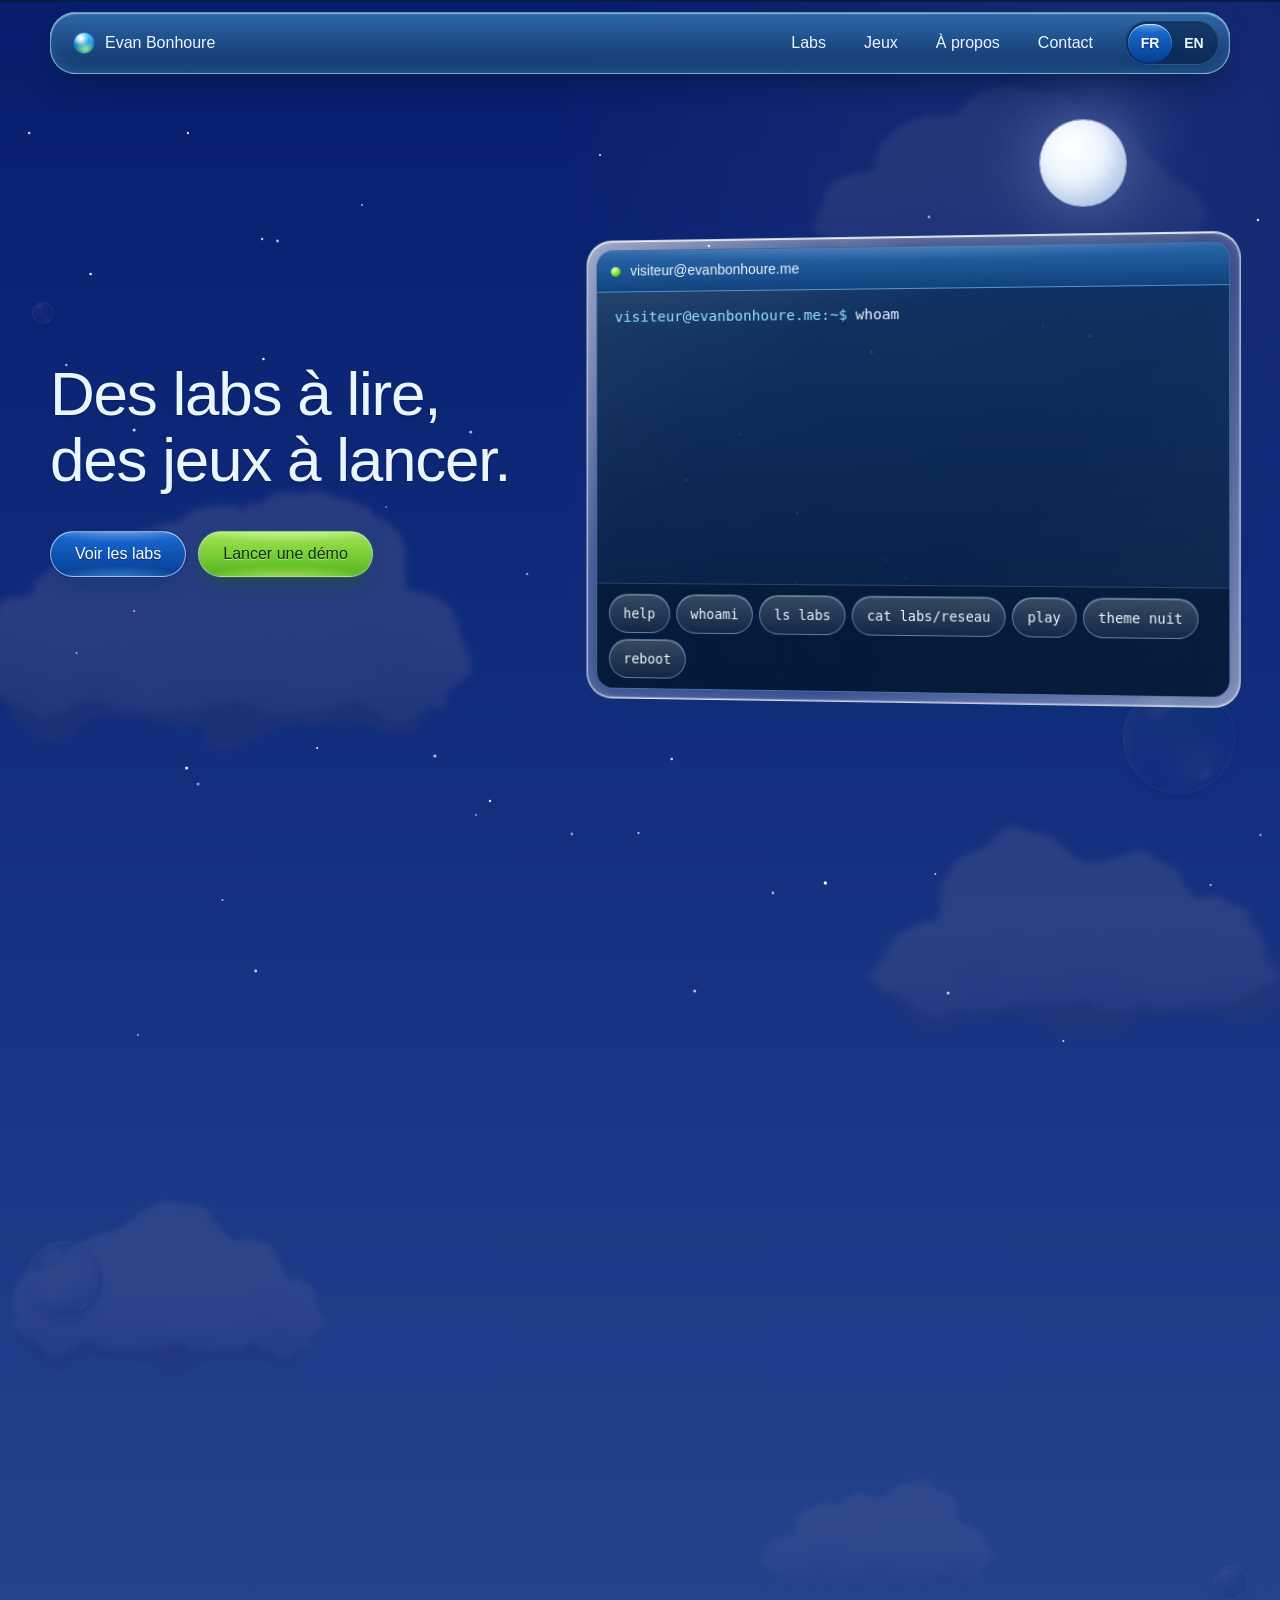
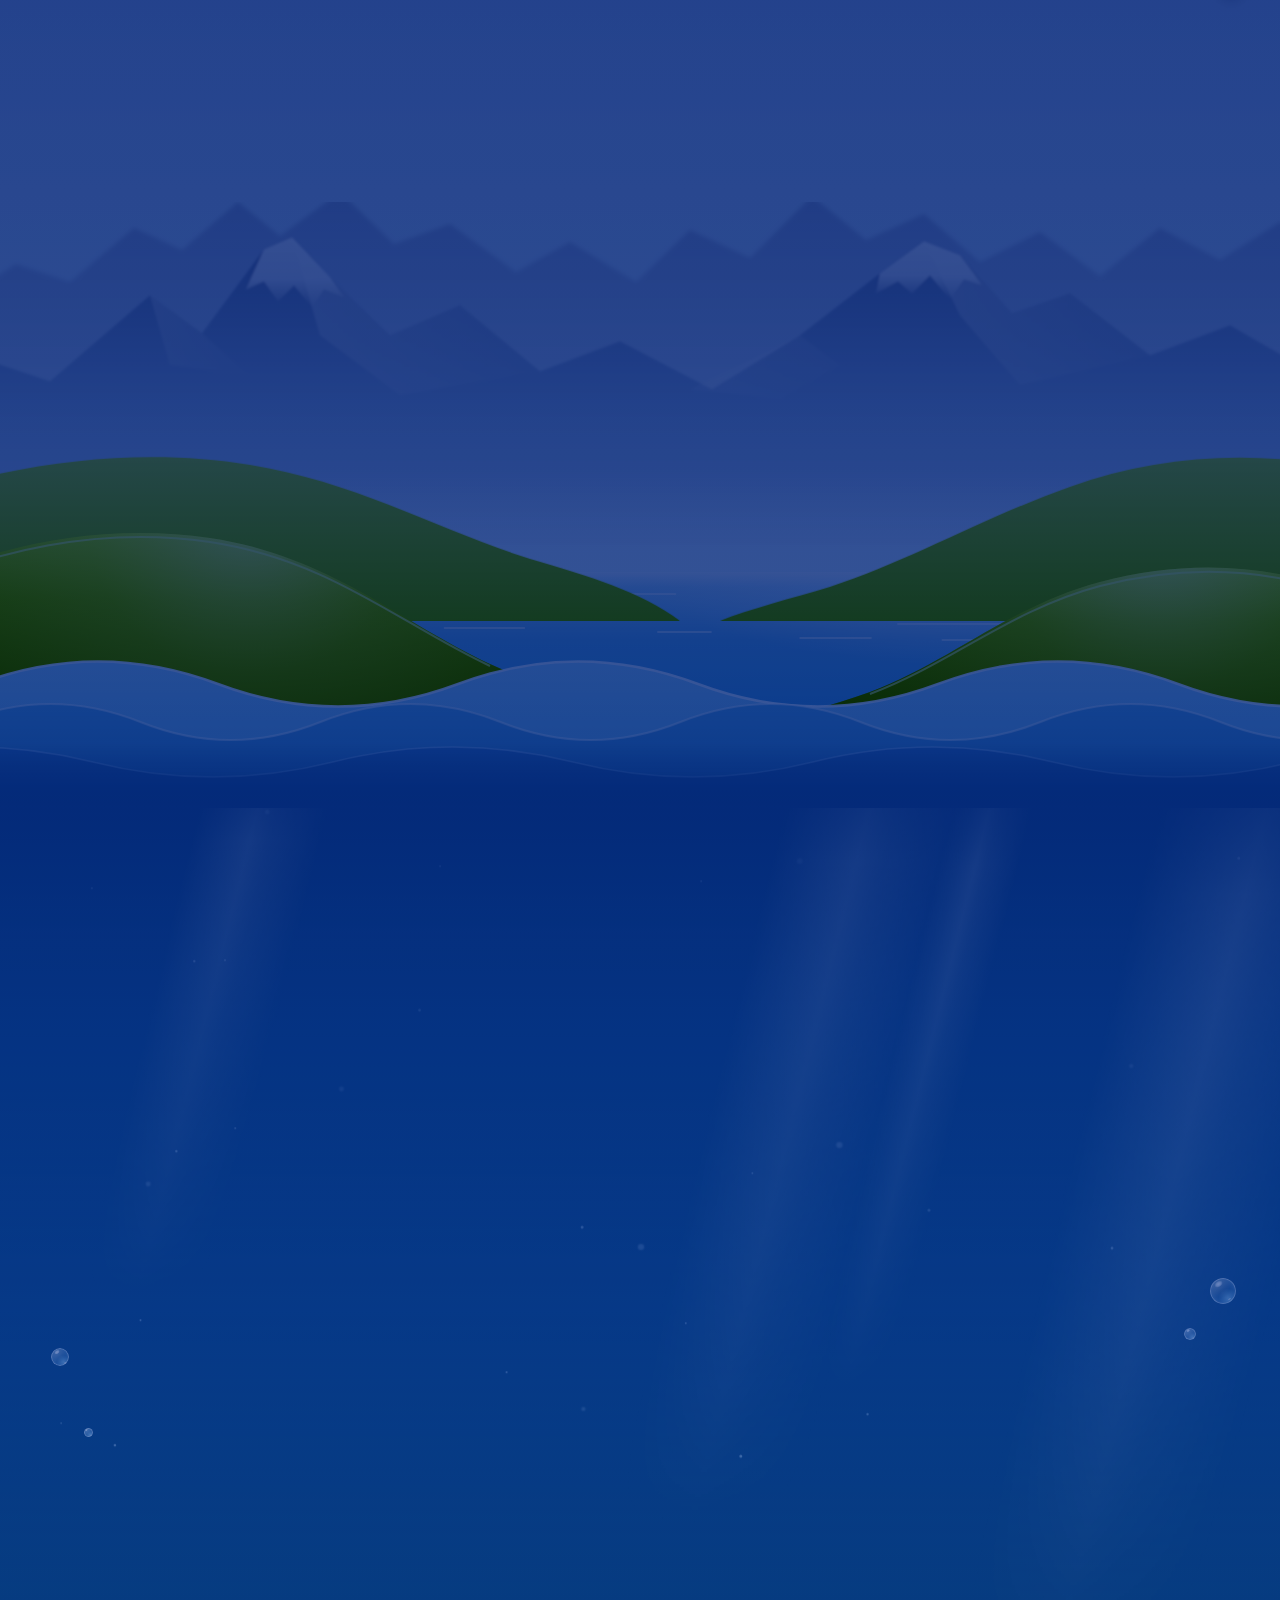
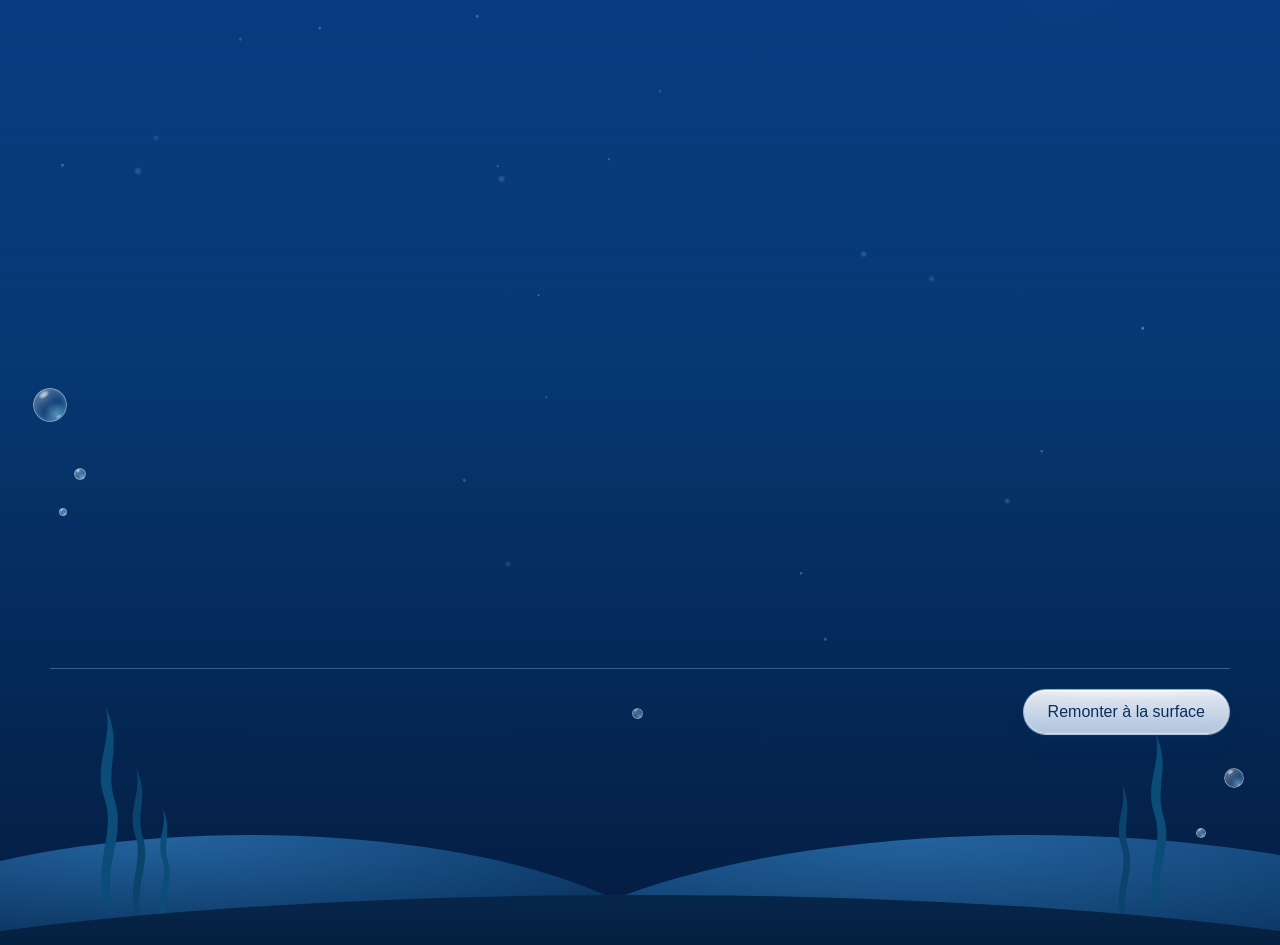
==== index.html @ 56bd48bc "Démarrage refait : horizon, nom et reflet, ouverture en deux Remplace la version « vieux moniteur » " ====
<!doctype html>
<html lang="fr">
<head>
<meta charset="utf-8">
<meta name="viewport" content="width=device-width, initial-scale=1">
<title>Evan Bonhoure · Portfolio systèmes, réseaux, cybersécurité</title>
<meta name="description" content="Portfolio d'Evan Bonhoure, étudiant en administration systèmes, réseaux et cybersécurité : labs documentés et jeux jouables dans la page.">
<meta name="theme-color" content="#2f8fe6">
<link rel="canonical" href="https://evanbonhoure.me/">
<link rel="alternate" hreflang="fr" href="https://evanbonhoure.me/">
<link rel="alternate" hreflang="en" href="https://evanbonhoure.me/en/">
<link rel="alternate" hreflang="x-default" href="https://evanbonhoure.me/">
<meta property="og:type" content="website">
<meta property="og:title" content="Evan Bonhoure · Portfolio systèmes, réseaux, cybersécurité">
<meta property="og:description" content="Portfolio d'Evan Bonhoure, étudiant en administration systèmes, réseaux et cybersécurité : labs documentés et jeux jouables dans la page.">
<meta property="og:url" content="https://evanbonhoure.me/">
<meta property="og:locale" content="fr_FR">
<link rel="icon" type="image/svg+xml" href="/assets/favicon.svg">
<link rel="preload" href="/assets/fonts/source-sans-3-latin-400-normal.woff2" as="font" type="font/woff2" crossorigin>
<link rel="preload" href="/assets/fonts/source-sans-3-latin-300-normal.woff2" as="font" type="font/woff2" crossorigin>
<link rel="stylesheet" href="/assets/style.css">
<script>(function(d){var h=new Date().getHours();d.setAttribute('data-sky',h<6||h>=21?'night':h<8||h>=18?'dusk':'day');try{if(!sessionStorage.getItem('fa-boot')&&!matchMedia('(prefers-reduced-motion: reduce)').matches){sessionStorage.setItem('fa-boot','1');d.className+=' fa-booting'}}catch(e){}})(document.documentElement)</script>
</head>
<body>
<div class="fa-boot"><div class="fa-boot-sky" aria-hidden="true"><div class="fa-boot-clip"><span class="fa-boot-w">Evan</span> <span class="fa-boot-w">Bonhoure</span></div></div><div class="fa-boot-sea" aria-hidden="true"><div class="fa-boot-clip"><span class="fa-boot-w">Evan</span> <span class="fa-boot-w">Bonhoure</span></div></div><span class="fa-boot-line" aria-hidden="true"></span><button type="button" class="fa-boot-skip">Passer</button></div>
<div class="desk">
<div class="sc-host" data-sc-name="Main"><div class="fa-noblur" style="position: relative; display: flex; flex-direction: column; overflow-x: clip; font-family: &quot;Source Sans 3&quot;, &quot;Lucida Grande&quot;, &quot;Trebuchet MS&quot;, sans-serif; font-size: 16px; line-height: 1.5; color: rgb(10, 37, 64); background: rgb(4, 28, 64);"><svg width="0" height="0" aria-hidden="true" style="position: absolute;"><defs><filter id="fa-cloud-a" x="-20%" y="-30%" width="140%" height="160%" color-interpolation-filters="sRGB"><feTurbulence type="fractalNoise" baseFrequency="0.011 0.019" numOctaves="4" seed="4" result="n"></feTurbulence><feDisplacementMap in="SourceGraphic" in2="n" scale="44" xChannelSelector="R" yChannelSelector="G" result="d"></feDisplacementMap><feGaussianBlur in="d" stdDeviation="4"></feGaussianBlur></filter><filter id="fa-cloud-b" x="-20%" y="-30%" width="140%" height="160%" color-interpolation-filters="sRGB"><feTurbulence type="fractalNoise" baseFrequency="0.014 0.022" numOctaves="4" seed="11" result="n"></feTurbulence><feDisplacementMap in="SourceGraphic" in2="n" scale="40" xChannelSelector="R" yChannelSelector="G" result="d"></feDisplacementMap><feGaussianBlur in="d" stdDeviation="3.5"></feGaussianBlur></filter><filter id="fa-soft" x="-5%" y="-10%" width="110%" height="120%"><feGaussianBlur stdDeviation="2.2"></feGaussianBlur></filter><filter id="fa-soft2" x="-5%" y="-10%" width="110%" height="120%"><feGaussianBlur stdDeviation="0.9"></feGaussianBlur></filter><linearGradient id="fa-cloud-g" gradientUnits="userSpaceOnUse" x1="0" y1="30" x2="0" y2="250"><stop offset="0" stop-color="#ffffff"></stop><stop offset=".5" stop-color="#ffffff"></stop><stop offset=".8" stop-color="#e2f0fb"></stop><stop offset="1" stop-color="#bfd9f0"></stop></linearGradient><linearGradient id="fa-m-far" x1="0" y1="0" x2="0" y2="1"><stop offset="0" stop-color="#9cc4e8"></stop><stop offset=".8" stop-color="#d6ecfa"></stop><stop offset="1" stop-color="#d6ecfa"></stop></linearGradient><linearGradient id="fa-m-mid" x1="0" y1="0" x2="0" y2="1"><stop offset="0" stop-color="#5f9bd3"></stop><stop offset=".6" stop-color="#a9d2f0"></stop><stop offset="1" stop-color="#cfe8f9"></stop></linearGradient><linearGradient id="fa-m-lit" x1="0" y1="0" x2="1" y2="1"><stop offset="0" stop-color="#ffffff" stop-opacity=".5"></stop><stop offset="1" stop-color="#ffffff" stop-opacity="0"></stop></linearGradient><linearGradient id="fa-m-snow" x1="0" y1="0" x2="0" y2="1"><stop offset="0" stop-color="#ffffff"></stop><stop offset=".6" stop-color="#ffffff" stop-opacity=".85"></stop><stop offset="1" stop-color="#ffffff" stop-opacity="0"></stop></linearGradient><linearGradient id="fa-h-back" x1="0" y1="0" x2="0" y2="1"><stop offset="0" stop-color="#a9df7c"></stop><stop offset="1" stop-color="#58b338"></stop></linearGradient><linearGradient id="fa-h-front" x1="0" y1="0" x2="0" y2="1"><stop offset="0" stop-color="#a4e84e"></stop><stop offset=".35" stop-color="#63c022"></stop><stop offset="1" stop-color="#27820b"></stop></linearGradient><radialGradient id="fa-h-sunL" gradientUnits="userSpaceOnUse" cx="330" cy="40" r="330"><stop offset="0" stop-color="#f4ffad" stop-opacity=".85"></stop><stop offset=".5" stop-color="#d8f97c" stop-opacity=".3"></stop><stop offset="1" stop-color="#d8f97c" stop-opacity="0"></stop></radialGradient><radialGradient id="fa-h-sunR" gradientUnits="userSpaceOnUse" cx="1240" cy="60" r="320"><stop offset="0" stop-color="#f4ffad" stop-opacity=".85"></stop><stop offset=".5" stop-color="#d8f97c" stop-opacity=".3"></stop><stop offset="1" stop-color="#d8f97c" stop-opacity="0"></stop></radialGradient><linearGradient id="fa-h-shade" x1="0" y1="0" x2="0" y2="1"><stop offset="0" stop-color="#1c6b08" stop-opacity="0"></stop><stop offset="1" stop-color="#1c6b08" stop-opacity=".34"></stop></linearGradient><linearGradient id="fa-w1" x1="0" y1="0" x2="0" y2="1"><stop offset="0" stop-color="#9fe4fb"></stop><stop offset="1" stop-color="#3fb6ec"></stop></linearGradient><linearGradient id="fa-w2" x1="0" y1="0" x2="0" y2="1"><stop offset="0" stop-color="#4fc0f0"></stop><stop offset="1" stop-color="#178bd6"></stop></linearGradient><linearGradient id="fa-w3" x1="0" y1="0" x2="0" y2="1"><stop offset="0" stop-color="#2a9be0"></stop><stop offset=".55" stop-color="#0e77c6"></stop><stop offset="1" stop-color="#0e77c6"></stop></linearGradient></defs></svg><header style="position: sticky; top: 12px; z-index: 40; margin-top: 12px; padding: 0px 24px;"><nav class="fa-navskin" aria-label="Navigation principale" style="max-width: 1180px; margin: 0px auto; min-height: 60px; padding: 8px 10px 8px 14px; display: flex; flex-wrap: wrap; align-items: center; justify-content: space-between; gap: 8px 20px;"><a class="fa-nav-a" href="#haut" style="gap: 10px; padding: 0px 8px;"><span class="fa-orb" aria-hidden="true" style="width: 22px; height: 22px;"></span><span>Evan Bonhoure</span></a><div style="display: flex; flex-wrap: wrap; align-items: center; gap: 4px 6px;"><a class="fa-nav-a" href="#labs">Labs</a><a class="fa-nav-a" href="#jeux">Jeux</a><a class="fa-nav-a" href="#apropos">À propos</a><a class="fa-nav-a" href="#contact">Contact</a><div class="fa-seg" role="group" aria-label="Langue" style="margin-left: 10px;"><a class="fa-seg-b fa-seg-on" href="/" hreflang="fr" lang="fr" aria-label="Français" aria-current="true">FR</a><a class="fa-seg-b" href="/en/" hreflang="en" lang="en" aria-label="English">EN</a></div></div></nav></header><div id="haut" style="position: relative; overflow: clip; margin-top: -72px; padding: 148px 24px 400px; background: radial-gradient(circle at 86% 4%, rgba(255, 255, 255, 0.95) 0%, rgba(255, 255, 255, 0.5) 4%, rgba(255, 255, 255, 0) 22%), linear-gradient(rgb(47, 143, 230) 0%, rgb(92, 176, 241) 24%, rgb(157, 214, 248) 54%, rgb(207, 238, 252) 80%, rgb(233, 248, 254) 100%);"><div aria-hidden="true" style="position: absolute; inset: 0px; pointer-events: none;"><div class="fa-sky"></div><div class="fa-sun" style="left: calc(86% - 600px); top: -500px; width: 1200px; height: 1200px;"></div><div class="fa-px" data-px="0.14" style="position: absolute; top: 60px; right: 1%;"><div class="fa-drift" style="animation-duration: 42s; animation-delay: -13s;"><svg width="520" height="235" viewBox="0 0 620 280"><g filter="url(#fa-cloud-a)"><g fill="#a9cbe9"><circle cx="160" cy="196" r="58"></circle><circle cx="320" cy="190" r="74"></circle><circle cx="468" cy="200" r="52"></circle><ellipse cx="312" cy="214" rx="220" ry="34"></ellipse></g><g fill="url(#fa-cloud-g)"><circle cx="150" cy="176" r="60"></circle><circle cx="228" cy="146" r="82"></circle><circle cx="322" cy="124" r="98"></circle><circle cx="414" cy="154" r="80"></circle><circle cx="482" cy="184" r="56"></circle><ellipse cx="312" cy="198" rx="226" ry="38"></ellipse></g></g></svg></div></div><div class="fa-px" data-px="0.2" style="position: absolute; top: 500px; left: -9%;"><div class="fa-drift" style="animation-duration: 55s; animation-delay: -39s; animation-direction: alternate-reverse;"><svg width="660" height="298" viewBox="0 0 620 280"><g filter="url(#fa-cloud-b)"><g fill="#a9cbe9"><circle cx="160" cy="196" r="58"></circle><circle cx="320" cy="190" r="74"></circle><circle cx="468" cy="200" r="52"></circle><ellipse cx="312" cy="214" rx="220" ry="34"></ellipse></g><g fill="url(#fa-cloud-g)"><circle cx="138" cy="182" r="52"></circle><circle cx="210" cy="150" r="74"></circle><circle cx="300" cy="136" r="88"></circle><circle cx="398" cy="128" r="96"></circle><circle cx="486" cy="178" r="60"></circle><ellipse cx="312" cy="198" rx="232" ry="38"></ellipse></g></g></svg></div></div><div class="fa-px" data-px="0.16" style="position: absolute; top: 880px; right: -7%;"><div class="fa-drift" style="animation-duration: 47s; animation-delay: -5s;"><svg width="580" height="262" viewBox="0 0 620 280"><g filter="url(#fa-cloud-a)"><g fill="#a9cbe9"><circle cx="160" cy="196" r="58"></circle><circle cx="320" cy="190" r="74"></circle><circle cx="468" cy="200" r="52"></circle><ellipse cx="312" cy="214" rx="220" ry="34"></ellipse></g><g fill="url(#fa-cloud-g)"><circle cx="160" cy="180" r="56"></circle><circle cx="250" cy="134" r="92"></circle><circle cx="352" cy="150" r="80"></circle><circle cx="440" cy="174" r="64"></circle><ellipse cx="306" cy="198" rx="214" ry="36"></ellipse></g></g></svg></div></div><div class="fa-px" data-px="0.12" style="position: absolute; top: 1300px; left: -4%; opacity: 0.95;"><div class="fa-drift" style="animation-duration: 40s; animation-delay: -25s;"><svg width="430" height="194" viewBox="0 0 620 280"><g filter="url(#fa-cloud-b)"><g fill="#a9cbe9"><circle cx="160" cy="196" r="58"></circle><circle cx="320" cy="190" r="74"></circle><circle cx="468" cy="200" r="52"></circle><ellipse cx="312" cy="214" rx="220" ry="34"></ellipse></g><g fill="url(#fa-cloud-g)"><circle cx="150" cy="176" r="60"></circle><circle cx="228" cy="146" r="82"></circle><circle cx="322" cy="124" r="98"></circle><circle cx="414" cy="154" r="80"></circle><circle cx="482" cy="184" r="56"></circle><ellipse cx="312" cy="198" rx="226" ry="38"></ellipse></g></g></svg></div></div><div class="fa-px" data-px="0.08" style="position: absolute; top: 1560px; right: 20%; opacity: 0.9;"><div class="fa-drift" style="animation-duration: 35s; animation-delay: -8s; animation-direction: alternate-reverse;"><svg width="300" height="135" viewBox="0 0 620 280"><g filter="url(#fa-cloud-a)"><g fill="url(#fa-cloud-g)"><circle cx="138" cy="182" r="52"></circle><circle cx="210" cy="150" r="74"></circle><circle cx="300" cy="136" r="88"></circle><circle cx="398" cy="128" r="96"></circle><circle cx="486" cy="178" r="60"></circle><ellipse cx="312" cy="198" rx="232" ry="38"></ellipse></g></g></svg></div></div><div class="fa-px" data-px="-0.16" style="position: absolute; top: 640px; right: 3.5%;"><span class="fa-float" style="display: block; animation-duration: 13s;"><span class="fa-bub fa-bub-sky" style="position: relative; display: block; width: 112px; height: 112px;"></span></span></div><div class="fa-px" data-px="-0.12" style="position: absolute; top: 1150px; left: 2%;"><span class="fa-float" style="display: block; animation-duration: 11s;"><span class="fa-bub fa-bub-sky" style="position: relative; display: block; width: 78px; height: 78px;"></span></span></div><div class="fa-px" data-px="-0.08" style="position: absolute; top: 1480px; right: 2.5%;"><span class="fa-float" style="display: block; animation-duration: 8s;"><span class="fa-bub fa-bub-sky" style="position: relative; display: block; width: 34px; height: 34px;"></span></span></div><div class="fa-px" data-px="-0.06" style="position: absolute; top: 300px; left: 2.5%;"><span class="fa-float" style="display: block; animation-duration: 7s;"><span class="fa-bub fa-bub-sky" style="position: relative; display: block; width: 22px; height: 22px;"></span></span></div><div style="position: absolute; left: 0px; right: 0px; bottom: 0px; height: 520px; overflow: clip;"><div class="fa-px" data-px="0.09" style="position: absolute; left: 0px; right: 0px; bottom: 90px; height: 360px;"><svg width="100%" height="100%" viewBox="0 0 1440 360" preserveAspectRatio="xMidYMax slice" style="display: block;"><path d="M-20 360 V190 L40 168 L96 132 L150 150 L214 96 L262 118 L318 70 L360 104 L420 60 L474 112 L530 92 L596 140 L650 110 L716 150 L770 98 L830 126 L892 64 L946 108 L1004 82 L1060 130 L1120 100 L1180 144 L1240 96 L1300 128 L1360 90 L1410 122 L1460 108 V360 Z" fill="url(#fa-m-far)" filter="url(#fa-soft)"></path></svg></div><div class="fa-px" data-px="0.06" style="position: absolute; left: 0px; right: 0px; bottom: 80px; height: 360px;"><svg width="100%" height="100%" viewBox="0 0 1440 360" preserveAspectRatio="xMidYMax slice" style="display: block;"><g filter="url(#fa-soft2)"><path d="M-20 360 V214 L70 176 L130 196 L230 110 L282 148 L344 64 L372 52 L410 92 L470 150 L540 120 L620 186 L700 156 L792 204 L880 150 L960 88 L1004 56 L1040 70 L1092 128 L1150 108 L1230 170 L1310 140 L1390 186 L1460 170 V360 Z" fill="url(#fa-m-mid)"></path><path d="M372 52 L410 92 L470 150 L540 120 L620 186 L480 210 L400 150 Z" fill="url(#fa-m-lit)"></path><path d="M1004 56 L1040 70 L1092 128 L1150 108 L1230 170 L1100 200 L1040 130 Z" fill="url(#fa-m-lit)"></path><path d="M230 110 L282 148 L330 190 L250 180 Z" fill="url(#fa-m-lit)" opacity=".7"></path><path d="M770 204 L880 150 L920 180 L860 214 Z" fill="url(#fa-m-lit)" opacity=".5"></path><path d="M344 64 L372 52 L410 92 L424 112 L404 104 L392 122 L374 100 L358 116 L344 96 L326 104 Z" fill="url(#fa-m-snow)"></path><path d="M960 88 L1004 56 L1040 70 L1062 100 L1044 94 L1030 114 L1010 90 L992 108 L978 96 L956 108 Z" fill="url(#fa-m-snow)"></path></g></svg></div><div style="position: absolute; left: 0px; right: 0px; bottom: 120px; height: 130px; background: linear-gradient(rgba(233, 248, 254, 0) 0%, rgba(233, 248, 254, 0.88) 68%, rgba(233, 248, 254, 0.96) 100%);"></div><div style="position: absolute; left: 0px; right: 0px; bottom: 0px; height: 150px; background: radial-gradient(40% 90% at 78% 0%, rgba(255, 255, 255, 0.75) 0%, rgba(255, 255, 255, 0) 70%), linear-gradient(rgb(242, 251, 255) 0%, rgb(166, 226, 249) 10%, rgb(85, 194, 240) 45%, rgb(47, 176, 234) 100%);"></div><svg width="100%" height="90" viewBox="0 0 1440 90" preserveAspectRatio="none" style="position: absolute; left: 0px; bottom: 60px; display: block;"><path d="M980 14h150M1040 26h210M940 38h120M1100 38h90M1010 52h260M900 66h80M1060 68h160M690 22h70M620 44h100M740 60h60M430 30h60M500 56h90" fill="none" stroke="#ffffff" stroke-opacity=".8" stroke-width="1.5" stroke-linecap="round"></path></svg><div class="fa-px" data-px="0.03" style="position: absolute; left: 0px; right: 0px; bottom: 50px; height: 230px;"><svg width="100%" height="100%" viewBox="0 0 1440 230" preserveAspectRatio="xMidYMax slice" style="display: block;"><path d="M-20 230 V110 C100 70 220 56 330 74 C440 92 520 140 610 168 C670 186 720 200 760 230 Z" fill="url(#fa-h-back)"></path><path d="M1460 230 V86 C1360 58 1250 60 1150 96 C1060 128 990 170 910 196 C870 208 830 218 800 230 Z" fill="url(#fa-h-back)"></path></svg></div><svg width="100%" height="250" viewBox="0 0 1440 250" preserveAspectRatio="xMidYMax slice" style="position: absolute; left: 0px; bottom: 0px; display: block;"><path d="M-20 250 V118 C70 74 180 50 290 66 C410 84 480 150 570 192 C620 214 650 232 690 250 Z" fill="url(#fa-h-front)"></path><path d="M-20 250 V118 C70 74 180 50 290 66 C410 84 480 150 570 192 C620 214 650 232 690 250 Z" fill="url(#fa-h-sunL)"></path><path d="M-20 250 V118 C70 74 180 50 290 66 C410 84 480 150 570 192 C620 214 650 232 690 250 Z" fill="url(#fa-h-shade)"></path><path d="M-20 122 C70 78 180 54 290 70 C410 88 480 152 570 194" fill="none" stroke="#e9ffb0" stroke-opacity=".7" stroke-width="2"></path><path d="M1460 250 V134 C1370 94 1280 84 1180 110 C1090 134 1030 190 950 220 C910 234 880 242 850 250 Z" fill="url(#fa-h-front)"></path><path d="M1460 250 V134 C1370 94 1280 84 1180 110 C1090 134 1030 190 950 220 C910 234 880 242 850 250 Z" fill="url(#fa-h-sunR)"></path><path d="M1460 250 V134 C1370 94 1280 84 1180 110 C1090 134 1030 190 950 220 C910 234 880 242 850 250 Z" fill="url(#fa-h-shade)"></path><path d="M1460 138 C1370 98 1280 88 1180 114 C1090 138 1030 192 950 222" fill="none" stroke="#e9ffb0" stroke-opacity=".7" stroke-width="2"></path></svg></div><div class="fa-tint fa-tint-sky"></div><div class="fa-stars" style="box-shadow: 2.2vw 130px 0px 0.3px rgba(255, 255, 255, 0.79), 14.6vw 130px 0px 0.2px rgba(255, 255, 255, 0.83), 15.4vw 781px 0px 0.5px rgba(255, 255, 255, 0.52), 53.5vw 477px 0px 0.3px rgba(255, 255, 255, 0.95), 10.1vw 35px 0px 0.7px rgba(255, 255, 255, 0.65), 20.5vw 356px 0px 0.3px rgba(255, 255, 255, 0.93), 21.6vw 238px 0px 0.4px rgba(255, 255, 255, 0.72), 94.5vw 882px 0px 0.2px rgba(255, 255, 255, 0.55), 83.0vw 1038px 0px 0.0px rgba(255, 255, 255, 0.82), 86.1vw 688px 0px 0.2px rgba(255, 255, 255, 0.85), 72.5vw 214px 0px 0.4px rgba(255, 255, 255, 0.56), 5.1vw 362px 0px 0.2px rgba(255, 255, 255, 0.65), 64.4vw 880px 0px 0.7px rgba(255, 255, 255, 0.94), 98.4vw 832px 0px 0.2px rgba(255, 255, 255, 0.54), 62.1vw 579px 0px 0.5px rgba(255, 255, 255, 0.50), 19.9vw 968px 0px 0.4px rgba(255, 255, 255, 0.80), 10.4vw 427px 0px 0.6px rgba(255, 255, 255, 0.77), 98.2vw 217px 0px 0.3px rgba(255, 255, 255, 0.85), 44.6vw 831px 0px 0.4px rgba(255, 255, 255, 0.51), 10.7vw 1032px 0px 0.1px rgba(255, 255, 255, 0.55), 33.9vw 753px 0px 0.6px rgba(255, 255, 255, 0.69), 49.8vw 830px 0px 0.2px rgba(255, 255, 255, 0.64), 61.0vw 673px 0px 0.0px rgba(255, 255, 255, 0.51), 14.5vw 765px 0px 0.5px rgba(255, 255, 255, 0.94), 76.2vw 277px 0px 0.5px rgba(255, 255, 255, 0.94), 35.2vw 25px 0px 0.3px rgba(255, 255, 255, 0.59), 18.3vw 60px 0px 0.1px rgba(255, 255, 255, 0.88), 5.9vw 650px 0px 0.1px rgba(255, 255, 255, 0.55), 81.4vw 323px 0px 0.1px rgba(255, 255, 255, 0.68), 69.1vw 557px 0px 0.6px rgba(255, 255, 255, 0.65), 52.4vw 756px 0px 0.3px rgba(255, 255, 255, 0.81), 46.8vw 152px 0px 0.1px rgba(255, 255, 255, 0.84), 74.0vw 990px 0px 0.5px rgba(255, 255, 255, 0.74), 17.3vw 897px 0px 0.1px rgba(255, 255, 255, 0.66), 14.8vw 408px 0px 0.2px rgba(255, 255, 255, 0.66), 70.7vw 575px 0px 0.2px rgba(255, 255, 255, 0.84), 73.0vw 871px 0px 0.0px rgba(255, 255, 255, 0.76), 88.7vw 282px 0px 0.1px rgba(255, 255, 255, 0.86), 36.7vw 429px 0px 0.6px rgba(255, 255, 255, 0.64), 20.4vw 236px 0px 0.2px rgba(255, 255, 255, 0.80), 37.1vw 812px 0px 0.0px rgba(255, 255, 255, 0.57), 62.2vw 510px 0px 0.3px rgba(255, 255, 255, 0.92), 28.2vw 202px 0px 0.0px rgba(255, 255, 255, 0.69), 30.1vw 504px 0px 0.0px rgba(255, 255, 255, 0.45), 38.2vw 798px 0px 0.2px rgba(255, 255, 255, 0.91), 57.8vw 431px 0px 0.5px rgba(255, 255, 255, 0.57), 60.3vw 890px 0px 0.4px rgba(255, 255, 255, 0.61), 10.4vw 608px 0px 0.1px rgba(255, 255, 255, 0.64), 54.2vw 988px 0px 0.5px rgba(255, 255, 255, 0.71), 85.1vw 333px 0px 0.3px rgba(255, 255, 255, 0.79), 55.3vw 243px 0px 0.3px rgba(255, 255, 255, 0.86), 24.7vw 745px 0px 0.0px rgba(255, 255, 255, 0.93), 68.0vw 349px 0px 0.7px rgba(255, 255, 255, 0.85), 7.0vw 271px 0px 0.3px rgba(255, 255, 255, 0.95), 14.8vw 63px 0px 0.2px rgba(255, 255, 255, 0.47), 41.1vw 571px 0px 0.3px rgba(255, 255, 255, 0.52);"></div><div class="fa-moon"></div></div><div style="position: relative; max-width: 1180px; margin: 0px auto; display: flex; flex-direction: column; gap: 112px;"><div style="display: flex; flex-wrap: wrap; align-items: center; gap: 40px 56px; min-height: calc(100svh - 262px); perspective: 1800px;"><div style="flex: 1 1 380px; min-width: 0px; display: flex; flex-direction: column; align-items: flex-start; gap: 30px;"><h1 style="margin: 0px; font-size: 62px; line-height: 1.06; font-weight: 300; letter-spacing: -0.02em; color: rgb(5, 37, 72); text-shadow: rgba(255, 255, 255, 0.55) 0px 1px 0px;"><span class="fa-up" style="--fa-d: .08s; display: block;">Des labs à lire,</span><span class="fa-up" style="--fa-d: .17s; display: block;">des jeux à lancer.</span></h1><div class="fa-up" style="--fa-d: .26s; display: flex; flex-wrap: wrap; gap: 12px; margin-top: 8px;"><a class="fa-btn" href="#labs">Voir les labs</a><a class="fa-btn fa-btn-go" href="#demo">Lancer une démo</a></div></div><section id="terminal" class="fa-win fa-up fa-hero-term" aria-label="Terminal" data-term="" style="--fa-d: .34s; flex: 1.3 1 520px; min-width: 0px; scroll-margin-top: 96px;"><div class="fa-pane fa-term"><div class="fa-term-bar"><span class="fa-led" aria-hidden="true"></span><span>visiteur@evanbonhoure.me</span></div><div class="fa-term-scr" data-term-scr=""><div class="fa-term-out" data-term-out="" role="log" aria-live="polite"><div class="fa-t-cmd">~$ whoami</div><div>Evan Bonhoure, étudiant en administration systèmes, réseaux et cybersécurité. Je documente mes labs et je développe des jeux à côté.</div></div><label class="fa-term-line" hidden=""><span class="fa-term-ps" data-term-ps="" aria-hidden="true">~$</span><input class="fa-term-in" data-term-in="" type="text" aria-label="Commande" autocomplete="off" autocapitalize="off" autocorrect="off" spellcheck="false" enterkeyhint="go" maxlength="80"></label></div><div class="fa-term-keys" data-term-keys="" hidden=""></div></div></section></div><section id="labs" style="display: flex; flex-direction: column; gap: 28px; scroll-margin-top: 96px;"><div class="fa-in" style="display: flex; flex-direction: column; gap: 8px;"><h2 style="margin: 0px; font-size: 42px; line-height: 1.1; font-weight: 300; color: rgb(5, 37, 72); text-shadow: rgba(255, 255, 255, 0.6) 0px 1px 0px;">Labs</h2><p style="margin: 0px; max-width: 40em; font-size: 18px; color: rgb(10, 47, 90); text-wrap: pretty;">Des infrastructures montées de bout en bout, puis documentées : contexte, schéma, étapes, galères, bilan.</p></div><article id="lab-minecraft" class="fa-win fa-in" style="scroll-margin-top: 96px;"><div class="fa-pane" style="display: flex; flex-wrap: wrap;"><figure style="flex: 1.25 1 480px; min-width: 0px; margin: 0px; min-height: 340px; padding: 28px; display: flex; flex-direction: column; justify-content: center; gap: 16px; overflow-x: auto; background: linear-gradient(rgb(220, 240, 252) 0%, rgb(195, 228, 248) 100%); border-right: 1px solid rgba(24, 96, 168, 0.25);"><div style="display: flex; align-items: center;"><div class="fa-node" style="flex: 0 0 auto; width: 118px;">PC portable<span style="font-size: 12px; font-weight: 400; color: rgb(51, 82, 110);">ancien hôte</span></div><div style="flex: 1 1 0%; min-width: 56px; display: flex; flex-direction: column; align-items: center; gap: 4px; padding-bottom: 20px;"><span style="font-size: 12px; color: rgb(51, 82, 110);">migration</span><span class="fa-wire fa-wire-h" data-pk="a:0:0:100" style="width: 100%; height: 2px; background: rgb(21, 104, 200);"></span></div><div class="fa-zone" style="flex: 0 1 250px; min-width: 190px;"><span style="font-size: 12px; font-weight: 700; letter-spacing: 0.04em; color: rgb(10, 58, 102);">Oracle Cloud</span><div class="fa-node fa-node-fw" style="min-height: 40px;">Crafty Controller</div><div class="fa-node" style="min-height: 40px;">Serveurs moddés<span style="font-size: 12px; font-weight: 400; color: rgb(51, 82, 110);">NeoForge, Forge</span></div><div class="fa-node" style="min-height: 40px;">Sauvegardes rclone</div></div><div style="flex: 1 1 0%; min-width: 56px; display: flex; flex-direction: column; align-items: center; gap: 4px; padding-bottom: 20px;"><span style="font-size: 12px; color: rgb(51, 82, 110);">connexion</span><span class="fa-wire fa-wire-h" data-pk="b:0:100:0" style="width: 100%; height: 2px; background: rgb(21, 104, 200);"></span></div><div class="fa-node" style="flex: 0 0 auto; width: 96px;">Joueurs</div></div><figcaption style="font-size: 13px; color: rgb(51, 82, 110);">Schéma d'architecture après migration</figcaption></figure><div style="flex: 1 1 360px; min-width: 0px; padding: 32px 36px; display: flex; flex-direction: column; align-items: flex-start; gap: 14px;"><h3 style="margin: 0px; font-size: 27px; line-height: 1.2; font-weight: 500; color: rgb(5, 37, 72); text-wrap: balance;">Serveur Minecraft moddé sur Oracle Cloud</h3><p style="margin: 0px; font-size: 16px; line-height: 1.6; color: rgb(29, 60, 90); text-wrap: pretty;">Un serveur moddé qui tournait sur mon PC portable, migré vers une VM Oracle Cloud Always Free et administré avec Crafty. Le write-up détaillera l'installation, la migration et les sauvegardes.</p><div style="display: flex; flex-wrap: wrap; gap: 6px;"><span class="fa-tag">Oracle Cloud</span><span class="fa-tag">Ubuntu 24.04</span><span class="fa-tag">Crafty Controller</span><span class="fa-tag">NeoForge</span><span class="fa-tag">rclone</span><span class="fa-tag">Tailscale</span></div><span class="fa-btn fa-btn-off" aria-disabled="true" style="margin-top: 6px;">Write-up bientôt</span></div></div></article><article id="lab-reseau" class="fa-win fa-in" style="scroll-margin-top: 96px;"><div class="fa-pane" style="display: flex; flex-wrap: wrap;"><div style="flex: 1 1 360px; min-width: 0px; padding: 32px 36px; display: flex; flex-direction: column; align-items: flex-start; justify-content: center; gap: 14px;"><h3 style="margin: 0px; font-size: 27px; line-height: 1.2; font-weight: 500; color: rgb(5, 37, 72); text-wrap: balance;">Maquette de réseau sécurisé sous VirtualBox</h3><p style="margin: 0px; font-size: 16px; line-height: 1.6; color: rgb(29, 60, 90); text-wrap: pretty;">Une maquette complète en VM Debian : pare-feu Shorewall, DMZ avec serveur web, VPN OpenVPN et proxy Squid, réseau local isolé. Le write-up reprendra le schéma, les règles de filtrage et les tests.</p><div style="display: flex; flex-wrap: wrap; gap: 6px;"><span class="fa-tag">VirtualBox</span><span class="fa-tag">Debian</span><span class="fa-tag">Shorewall</span><span class="fa-tag">OpenVPN</span><span class="fa-tag">Squid</span><span class="fa-tag">DMZ</span></div><span class="fa-btn fa-btn-off" aria-disabled="true" style="margin-top: 6px;">Write-up bientôt</span></div><figure style="flex: 1.25 1 480px; min-width: 0px; margin: 0px; padding: 28px; display: flex; flex-direction: column; justify-content: center; gap: 16px; background: linear-gradient(rgb(220, 240, 252) 0%, rgb(195, 228, 248) 100%); border-left: 1px solid rgba(24, 96, 168, 0.25);"><div style="display: flex; flex-direction: column; align-items: center; width: 100%; max-width: 470px; margin: 0px auto;"><div class="fa-node" style="min-width: 150px;">Internet</div><span class="fa-wire fa-wire-v" data-pk="a:0:0:100 b:3:100:0" style="width: 2px; height: 16px; background: rgb(21, 104, 200);"></span><div class="fa-node fa-node-fw" style="min-width: 210px;">parefeu<span style="font-size: 12px; font-weight: 400;">Shorewall</span></div><span class="fa-wire fa-wire-v" data-pk="a:1:0:100 b:2:100:0" style="width: 2px; height: 16px; background: rgb(21, 104, 200);"></span><span class="fa-wire fa-wire-h" data-pk="a:2:50:0 b:1:100:50" style="width: 50%; height: 2px; background: rgb(21, 104, 200);"></span><div style="display: grid; grid-template-columns: repeat(2, minmax(0px, 1fr)); width: 100%;"><div style="display: flex; flex-direction: column; align-items: center; padding: 0px 8px;"><span class="fa-wire fa-wire-v" data-pk="a:3:0:100" style="width: 2px; height: 16px; background: rgb(21, 104, 200);"></span><div class="fa-zone" style="width: 100%;"><span style="font-size: 12px; font-weight: 700; letter-spacing: 0.04em; color: rgb(10, 58, 102);">DMZ</span><div class="fa-node" style="min-height: 38px;">serveurweb</div><div class="fa-node" style="min-height: 38px;">vpn<span style="font-size: 12px; font-weight: 400; color: rgb(51, 82, 110);">OpenVPN</span></div><div class="fa-node" style="min-height: 38px;">proxyweb<span style="font-size: 12px; font-weight: 400; color: rgb(51, 82, 110);">Squid</span></div></div></div><div style="display: flex; flex-direction: column; align-items: center; padding: 0px 8px;"><span class="fa-wire fa-wire-v" data-pk="b:0:100:0" style="width: 2px; height: 16px; background: rgb(21, 104, 200);"></span><div class="fa-zone" style="width: 100%;"><span style="font-size: 12px; font-weight: 700; letter-spacing: 0.04em; color: rgb(10, 58, 102);">LAN</span><div class="fa-node" style="min-height: 38px;">alice<span style="font-size: 12px; font-weight: 400; color: rgb(51, 82, 110);">poste client</span></div></div></div></div></div><figcaption style="font-size: 13px; color: rgb(51, 82, 110);">Zones et flux de la maquette</figcaption></figure></div></article></section></div></div><div aria-hidden="true" style="position: relative; height: 170px; margin-top: -84px; overflow: clip;"><div class="fa-heave" style="position: absolute; left: 0px; top: 0px; animation-duration: 6s;"><svg class="fa-swell" width="4320" height="210" viewBox="0 0 4320 210" style="display: block; animation-duration: 24s;"><path d="M0 46 c80 -30 160 -30 240 0 s160 30 240 0 c80 -30 160 -30 240 0 s160 30 240 0 c80 -30 160 -30 240 0 s160 30 240 0 c80 -30 160 -30 240 0 s160 30 240 0 c80 -30 160 -30 240 0 s160 30 240 0 c80 -30 160 -30 240 0 s160 30 240 0 c80 -30 160 -30 240 0 s160 30 240 0 c80 -30 160 -30 240 0 s160 30 240 0 c80 -30 160 -30 240 0 s160 30 240 0 V210 H0 Z" fill="url(#fa-w1)" stroke="#ffffff" stroke-opacity=".9" stroke-width="2.5"></path></svg></div><div class="fa-heave" style="position: absolute; left: 0px; top: 0px; animation-duration: 5s;"><svg class="fa-swell-b" width="4320" height="210" viewBox="0 0 4320 210" style="display: block; animation-duration: 30s;"><path d="M0 84 c60 -24 120 -24 180 0 s120 24 180 0 c60 -24 120 -24 180 0 s120 24 180 0 c60 -24 120 -24 180 0 s120 24 180 0 c60 -24 120 -24 180 0 s120 24 180 0 c60 -24 120 -24 180 0 s120 24 180 0 c60 -24 120 -24 180 0 s120 24 180 0 c60 -24 120 -24 180 0 s120 24 180 0 c60 -24 120 -24 180 0 s120 24 180 0 c60 -24 120 -24 180 0 s120 24 180 0 c60 -24 120 -24 180 0 s120 24 180 0 c60 -24 120 -24 180 0 s120 24 180 0 c60 -24 120 -24 180 0 s120 24 180 0 V210 H0 Z" fill="url(#fa-w2)" stroke="#ffffff" stroke-opacity=".55" stroke-width="2"></path></svg></div><div class="fa-heave" style="position: absolute; left: -90px; top: 0px; animation-duration: 4.2s;"><svg class="fa-swell" width="4320" height="210" viewBox="0 0 4320 210" style="display: block; animation-duration: 16s;"><path d="M0 124 c80 -20 160 -20 240 0 s160 20 240 0 c80 -20 160 -20 240 0 s160 20 240 0 c80 -20 160 -20 240 0 s160 20 240 0 c80 -20 160 -20 240 0 s160 20 240 0 c80 -20 160 -20 240 0 s160 20 240 0 c80 -20 160 -20 240 0 s160 20 240 0 c80 -20 160 -20 240 0 s160 20 240 0 c80 -20 160 -20 240 0 s160 20 240 0 c80 -20 160 -20 240 0 s160 20 240 0 V210 H0 Z" fill="url(#fa-w3)" stroke="#bfeaff" stroke-opacity=".5" stroke-width="1.5"></path></svg></div><div style="position: absolute; left: 0px; right: 0px; bottom: 0px; height: 64px; background: linear-gradient(rgba(14, 119, 198, 0) 0%, rgb(14, 119, 198) 100%);"></div><div class="fa-tint fa-tint-wave"></div></div><div style="position: relative; overflow: clip; flex: 1 1 0%; padding: 56px 24px 0px; color: rgb(234, 246, 255); background: linear-gradient(rgb(14, 119, 198) 0%, rgb(12, 106, 184) 14%, rgb(9, 84, 156) 36%, rgb(7, 63, 126) 58%, rgb(5, 44, 94) 80%, rgb(4, 28, 64) 100%);"><div aria-hidden="true" style="position: absolute; inset: 0px; pointer-events: none;"><div class="fa-px" data-px="0.03" style="position: absolute; left: 0px; top: 0px;"><div class="fa-snow" style="box-shadow: 32.7vw 260px 0px 0.4px rgba(214, 240, 255, 0.22), 53.5vw 573px 0px 0.0px rgba(214, 240, 255, 0.31), 4.7vw 673px 0px 0.0px rgba(214, 240, 255, 0.22), 42.6vw 1247px 0px 0.1px rgba(214, 240, 255, 0.25), 62.5vw 1423px 0px 0.3px rgba(214, 240, 255, 0.29), 96.7vw 108px 0px 0.5px rgba(214, 240, 255, 0.26), 15.1vw 211px 0px 0.2px rgba(214, 240, 255, 0.38), 18.7vw 889px 0px 0.4px rgba(214, 240, 255, 0.28), 54.7vw 131px 0px 0.0px rgba(214, 240, 255, 0.25), 67.7vw 664px 0px 0.2px rgba(214, 240, 255, 0.33), 45.4vw 477px 0px 0.5px rgba(214, 240, 255, 0.35), 24.9vw 878px 0px 0.3px rgba(214, 240, 255, 0.39), 72.5vw 460px 0px 0.6px rgba(214, 240, 255, 0.23), 42.0vw 1145px 0px 0.1px rgba(214, 240, 255, 0.31), 4.8vw 1015px 0px 0.5px rgba(214, 240, 255, 0.33), 86.8vw 498px 0px 0.4px rgba(214, 240, 255, 0.33), 57.8vw 706px 0px 0.5px rgba(214, 240, 255, 0.41), 47.5vw 1009px 0px 0.0px rgba(214, 240, 255, 0.35), 64.4vw 1489px 0px 0.5px rgba(214, 240, 255, 0.26), 38.8vw 1016px 0px 0.0px rgba(214, 240, 255, 0.30), 17.5vw 210px 0px 0.0px rgba(214, 240, 255, 0.37), 13.7vw 401px 0px 0.2px rgba(214, 240, 255, 0.39), 8.9vw 695px 0px 0.3px rgba(214, 240, 255, 0.39), 81.3vw 1301px 0px 0.2px rgba(214, 240, 255, 0.29), 36.2vw 1330px 0px 0.6px rgba(214, 240, 255, 0.23), 18.3vw 378px 0px 0.1px rgba(214, 240, 255, 0.31), 58.7vw 423px 0px 0.0px rgba(214, 240, 255, 0.29), 37.2vw 866px 0px 0.6px rgba(214, 240, 255, 0.35), 51.5vw 941px 0px 0.4px rgba(214, 240, 255, 0.21), 89.2vw 1178px 0px 0.5px rgba(214, 240, 255, 0.38), 39.5vw 622px 0px 0.1px rgba(214, 240, 255, 0.34), 7.1vw 138px 0px 0.1px rgba(214, 240, 255, 0.24), 34.3vw 116px 0px 0.0px rgba(214, 240, 255, 0.23), 10.9vw 570px 0px 0.0px rgba(214, 240, 255, 0.39); animation-duration: 27s;"></div></div><div class="fa-px" data-px="0.08" style="position: absolute; left: 0px; top: 0px;"><div class="fa-snow" style="box-shadow: 67.4vw 1185px 2px 1.6px rgba(214, 240, 255, 0.20), 39.6vw 1495px 2px 1.3px rgba(214, 240, 255, 0.16), 26.6vw 420px 2px 1.4px rgba(214, 240, 255, 0.17), 11.5vw 515px 2px 1.4px rgba(214, 240, 255, 0.21), 20.8vw 143px 2px 1.2px rgba(214, 240, 255, 0.21), 39.1vw 1110px 2px 2.0px rgba(214, 240, 255, 0.19), 10.7vw 1102px 2px 1.9px rgba(214, 240, 255, 0.19), 65.5vw 476px 2px 2.1px rgba(214, 240, 255, 0.24), 78.6vw 1432px 2px 1.3px rgba(214, 240, 255, 0.21), 72.7vw 1210px 2px 1.5px rgba(214, 240, 255, 0.16), 62.4vw 192px 2px 1.8px rgba(214, 240, 255, 0.14), 45.5vw 740px 2px 1.1px rgba(214, 240, 255, 0.20), 50.0vw 578px 2px 2.1px rgba(214, 240, 255, 0.24), 88.3vw 397px 2px 1.0px rgba(214, 240, 255, 0.19), 12.1vw 1069px 2px 1.3px rgba(214, 240, 255, 0.16); animation-duration: 19s;"></div></div><div class="fa-px" data-px="0.05" style="position: absolute; top: 0px; left: 56%; width: 190px; height: 900px;"><div class="fa-ray fa-shine" style="left: 0px; width: 190px; height: 900px; animation-duration: 8s;"></div></div><div class="fa-px" data-px="0.03" style="position: absolute; top: 0px; left: 70%; width: 80px; height: 720px;"><div class="fa-ray fa-shine" style="left: 0px; width: 80px; height: 720px; animation-duration: 10s;"></div></div><div class="fa-px" data-px="0.05" style="position: absolute; top: 0px; left: 84%; width: 240px; height: 1040px;"><div class="fa-ray fa-shine" style="left: 0px; width: 240px; height: 1040px; animation-duration: 12s;"></div></div><div class="fa-px" data-px="0.03" style="position: absolute; top: 0px; left: 12%; width: 130px; height: 620px;"><div class="fa-ray fa-shine" style="left: 0px; width: 130px; height: 620px; animation-duration: 9s;"></div></div><span class="fa-rise" style="position: absolute; left: 4%; top: 540px; opacity: 0.8; animation-duration: 17s; animation-delay: -3s;"><span class="fa-wob" style="display: block; animation-duration: 3.9s;"><span class="fa-bub" style="position: relative; display: block; width: 18px; height: 18px;"></span></span></span><span class="fa-rise" style="position: absolute; left: 6.6%; top: 620px; opacity: 0.8; animation-duration: 12s; animation-delay: -7s;"><span class="fa-wob" style="display: block; animation-duration: 3.2s;"><span class="fa-bub" style="position: relative; display: block; width: 9px; height: 9px;"></span></span></span><span class="fa-rise" style="position: absolute; left: 94.5%; top: 470px; opacity: 0.8; animation-duration: 20s; animation-delay: -11s;"><span class="fa-wob" style="display: block; animation-duration: 4.5s;"><span class="fa-bub" style="position: relative; display: block; width: 26px; height: 26px;"></span></span></span><span class="fa-rise" style="position: absolute; left: 92.5%; top: 520px; opacity: 0.8; animation-duration: 14s; animation-delay: -2s;"><span class="fa-wob" style="display: block; animation-duration: 3.5s;"><span class="fa-bub" style="position: relative; display: block; width: 12px; height: 12px;"></span></span></span><span class="fa-rise" style="position: absolute; left: 2.6%; top: 1180px; opacity: 0.75; animation-duration: 24s; animation-delay: -9s;"><span class="fa-wob" style="display: block; animation-duration: 5s;"><span class="fa-bub" style="position: relative; display: block; width: 34px; height: 34px;"></span></span></span><span class="fa-rise" style="position: absolute; left: 5.8%; top: 1260px; opacity: 0.8; animation-duration: 15s; animation-delay: -5s;"><span class="fa-wob" style="display: block; animation-duration: 3.5s;"><span class="fa-bub" style="position: relative; display: block; width: 12px; height: 12px;"></span></span></span><span class="fa-rise" style="position: absolute; left: 4.6%; top: 1300px; opacity: 0.8; animation-duration: 11s; animation-delay: -1s;"><span class="fa-wob" style="display: block; animation-duration: 3.2s;"><span class="fa-bub" style="position: relative; display: block; width: 8px; height: 8px;"></span></span></span><span class="fa-rise" style="position: absolute; left: 95.6%; top: 1560px; opacity: 0.75; animation-duration: 19s; animation-delay: -13s;"><span class="fa-wob" style="display: block; animation-duration: 4s;"><span class="fa-bub" style="position: relative; display: block; width: 20px; height: 20px;"></span></span></span><span class="fa-rise" style="position: absolute; left: 93.4%; top: 1620px; opacity: 0.8; animation-duration: 13s; animation-delay: -6s;"><span class="fa-wob" style="display: block; animation-duration: 3.3s;"><span class="fa-bub" style="position: relative; display: block; width: 10px; height: 10px;"></span></span></span><span class="fa-rise" style="position: absolute; left: 49.4%; top: 1500px; opacity: 0.7; animation-duration: 13s; animation-delay: -6s;"><span class="fa-wob" style="display: block; animation-duration: 3.4s;"><span class="fa-bub" style="position: relative; display: block; width: 11px; height: 11px;"></span></span></span><span class="fa-rise" style="position: absolute; left: 93%; top: 2060px; opacity: 0.7; animation-duration: 18s; animation-delay: -1s;"><span class="fa-wob" style="display: block; animation-duration: 3.7s;"><span class="fa-bub" style="position: relative; display: block; width: 16px; height: 16px;"></span></span></span><span class="fa-rise" style="position: absolute; left: 6.4%; top: 2140px; opacity: 0.7; animation-duration: 22s; animation-delay: -15s;"><span class="fa-wob" style="display: block; animation-duration: 4.3s;"><span class="fa-bub" style="position: relative; display: block; width: 24px; height: 24px;"></span></span></span><span class="fa-rise" style="position: absolute; left: 4%; top: 2200px; opacity: 0.7; animation-duration: 12s; animation-delay: -4s;"><span class="fa-wob" style="display: block; animation-duration: 3.2s;"><span class="fa-bub" style="position: relative; display: block; width: 9px; height: 9px;"></span></span></span><span class="fa-rise" style="position: absolute; left: 61%; top: 2420px; opacity: 0.65; animation-duration: 16s; animation-delay: -8s;"><span class="fa-wob" style="display: block; animation-duration: 3.5s;"><span class="fa-bub" style="position: relative; display: block; width: 13px; height: 13px;"></span></span></span><div style="position: absolute; left: 0px; right: 0px; bottom: 0px; height: 300px; overflow: clip;"><div class="fa-dune" style="left: -200px; bottom: -200px; width: 900px; height: 310px;"></div><div class="fa-dune" style="right: -300px; bottom: -260px; width: 1100px; height: 370px;"></div><div class="fa-sway" style="position: absolute; left: 6%; bottom: 40px; animation-duration: 8s;"><svg width="54" height="198" viewBox="0 0 60 220" style="display: block;"><path d="M30 220 C18 170 44 140 30 100 C18 62 40 40 32 0 C52 44 30 66 42 104 C54 144 30 172 38 220 Z" fill="#0b4d78"></path></svg></div><div class="fa-sway" style="position: absolute; left: 9%; bottom: 30px; animation-duration: 10s;"><svg width="40" height="147" viewBox="0 0 60 220" style="display: block;"><path d="M30 220 C18 170 44 140 30 100 C18 62 40 40 32 0 C52 44 30 66 42 104 C54 144 30 172 38 220 Z" fill="#0a436c"></path></svg></div><div class="fa-sway" style="position: absolute; left: 11.5%; bottom: 26px; animation-duration: 7s;"><svg width="30" height="110" viewBox="0 0 60 220" style="display: block;"><path d="M30 220 C18 170 44 140 30 100 C18 62 40 40 32 0 C52 44 30 66 42 104 C54 144 30 172 38 220 Z" fill="#0b4d78"></path></svg></div><div class="fa-sway" style="position: absolute; right: 8%; bottom: 36px; animation-duration: 9s;"><svg width="48" height="176" viewBox="0 0 60 220" style="display: block;"><path d="M30 220 C18 170 44 140 30 100 C18 62 40 40 32 0 C52 44 30 66 42 104 C54 144 30 172 38 220 Z" fill="#0b4d78"></path></svg></div><div class="fa-sway" style="position: absolute; right: 11%; bottom: 28px; animation-duration: 11s;"><svg width="36" height="132" viewBox="0 0 60 220" style="display: block;"><path d="M30 220 C18 170 44 140 30 100 C18 62 40 40 32 0 C52 44 30 66 42 104 C54 144 30 172 38 220 Z" fill="#0a436c"></path></svg></div><div class="fa-dune" style="left: -20%; bottom: -190px; width: 140%; height: 240px; background: linear-gradient(rgb(6, 38, 74) 0%, rgb(3, 20, 46) 60%);"></div></div><div class="fa-tint fa-tint-deep"></div><div class="fa-lamp"><i></i></div></div><div style="position: relative; max-width: 1180px; margin: 0px auto; display: flex; flex-direction: column; gap: 36px;"><section id="jeux" style="display: flex; flex-direction: column; gap: 28px; scroll-margin-top: 96px;"><div class="fa-in" style="display: flex; flex-direction: column; gap: 8px;"><h2 style="margin: 0px; font-size: 42px; line-height: 1.1; font-weight: 300; color: rgb(255, 255, 255); text-shadow: rgba(0, 30, 80, 0.45) 0px 1px 2px;">Jeux</h2><p style="margin: 0px; max-width: 36em; font-size: 18px; color: rgb(234, 246, 255); text-wrap: pretty;">Deux jeux, deux technos. Le premier se lance ici, sans rien installer.</p></div><article id="demo" class="fa-win fa-win-deep fa-in" style="scroll-margin-top: 96px;"><div class="fa-pane" style="display: flex; flex-wrap: wrap;"><div style="flex: 1.5 1 560px; min-width: 0px; padding: 20px; background: linear-gradient(rgb(214, 237, 251) 0%, rgb(191, 224, 246) 100%); border-right: 1px solid rgba(24, 96, 168, 0.25);"><div class="fa-demo"><div class="fa-demo-bar" style="display: flex; align-items: center; justify-content: space-between; gap: 12px; min-height: 44px; padding: 0px 4px 0px 14px;"><span style="display: flex; align-items: center; gap: 10px; font-size: 14px; font-weight: 500; color: rgb(234, 246, 255);"><span class="fa-led" aria-hidden="true"></span>Jeu de zombies</span><div style="display: flex; gap: 2px;"><button type="button" class="fa-ico" aria-label="Recommencer" data-demo="restart" disabled=""><svg width="20" height="20" viewBox="0 0 24 24" fill="none" stroke="currentColor" stroke-width="1.8" stroke-linecap="round" stroke-linejoin="round" aria-hidden="true"><path d="M4 12a8 8 0 1 0 2.6-5.9M4 4v5h5"></path></svg></button><button type="button" class="fa-ico" aria-label="Arrêter" data-demo="stop" disabled=""><svg width="20" height="20" viewBox="0 0 24 24" fill="none" stroke="currentColor" stroke-width="1.8" stroke-linecap="round" stroke-linejoin="round" aria-hidden="true"><path d="M6 6l12 12M18 6L6 18"></path></svg></button><button type="button" class="fa-ico" aria-label="Plein écran" data-demo="full" disabled=""><svg width="20" height="20" viewBox="0 0 24 24" fill="none" stroke="currentColor" stroke-width="1.8" stroke-linecap="round" stroke-linejoin="round" aria-hidden="true"><path d="M4 9V4h5M20 9V4h-5M4 15v5h5M20 15v5h-5"></path></svg></button></div></div><div style="position: relative; aspect-ratio: 16 / 9; background: radial-gradient(at 50% 115%, rgb(27, 74, 126) 0%, rgb(6, 24, 46) 68%);"><div style="position: absolute; inset: 0px; display: flex; flex-direction: column; align-items: center; justify-content: center; gap: 14px; padding: 16px; text-align: center;" data-demo-idle=""><button type="button" class="fa-btn fa-btn-go" style="min-height: 56px; padding: 0px 30px; font-size: 19px;" data-demo="play"><svg width="18" height="18" viewBox="0 0 24 24" fill="currentColor" aria-hidden="true"><path d="M7 4.5v15l13-7.5z"></path></svg>Jouer</button><span style="font-size: 14px; color: rgb(207, 230, 250);">Le jeu ne se charge qu'au clic.</span></div><div data-demo-frame="" hidden="" style="position: absolute; inset: 0px; background: rgb(6, 24, 46);"></div><div data-demo-msg="" hidden="" class="fa-ph fa-ph-d" style="position: absolute; inset: 14px;"><span style="font-size:15px;font-weight:700">Démo en préparation</span><span>Le jeu arrive bientôt. Le code est sur GitHub en attendant.</span></div></div><div style="padding: 10px 14px; font-size: 13px; color: rgb(207, 230, 250); background: rgb(10, 39, 72);">Clavier + souris</div></div></div><div style="flex: 1 1 340px; min-width: 0px; padding: 32px 36px; display: flex; flex-direction: column; align-items: flex-start; justify-content: center; gap: 14px;"><h3 style="margin: 0px; font-size: 27px; line-height: 1.2; font-weight: 500; color: rgb(5, 37, 72);">Jeu de zombies</h3><p style="margin: 0px; font-size: 16px; line-height: 1.6; color: rgb(29, 60, 90); text-wrap: pretty;">Un jeu de zombies écrit en HTML et JavaScript. Il se lance directement dans cette page, sans rien installer.</p><div style="display: flex; flex-wrap: wrap; gap: 6px;"><span class="fa-tag">HTML</span><span class="fa-tag">JavaScript</span></div><div style="display: flex; flex-wrap: wrap; gap: 10px; margin-top: 6px;"><button type="button" class="fa-btn fa-btn-go" data-demo-go="">Lancer la démo</button><a class="fa-btn fa-btn-glass" href="https://github.com/iWinZar">Code source</a></div></div></div></article><article id="rpg" class="fa-win fa-win-deep fa-in" style="scroll-margin-top: 96px;"><div class="fa-pane" style="display: flex; flex-wrap: wrap;"><div class="fa-novis fa-gloss" style="position: relative; order: 2; flex: 1.5 1 560px; min-width: 0px; min-height: 300px; display: flex; flex-direction: column; align-items: center; justify-content: center; gap: 8px; text-align: center; border-left: 1px solid rgba(24, 96, 168, 0.25);"><svg width="44" height="44" viewBox="0 0 24 24" fill="none" stroke="currentColor" stroke-width="1.5" stroke-linecap="round" stroke-linejoin="round" aria-hidden="true"><path d="M7 8h10a4 4 0 0 1 4 4v2.2a2.8 2.8 0 0 1-5.2 1.5L14.6 14H9.4l-1.2 1.7A2.8 2.8 0 0 1 3 14.2V12a4 4 0 0 1 4-4zM8 10.5v3M6.5 12h3M16.5 12h.01"></path></svg><span style="font-size: 17px; font-weight: 500;">Visuel à venir</span><span style="font-size: 13.5px;">La démo arrive avec le build web.</span></div><div style="flex: 1 1 340px; min-width: 0px; padding: 32px 36px; display: flex; flex-direction: column; align-items: flex-start; justify-content: center; gap: 14px;"><h3 style="margin: 0px; font-size: 27px; line-height: 1.2; font-weight: 500; color: rgb(5, 37, 72);">RPG façon Undertale</h3><p style="margin: 0px; font-size: 16px; line-height: 1.6; color: rgb(29, 60, 90); text-wrap: pretty;">Menu principal, exploration et système de combat avec phases d'esquive, écrits en C avec raylib et compilés en WebAssembly pour tourner dans le navigateur.</p><div style="display: flex; flex-wrap: wrap; gap: 6px;"><span class="fa-tag">C</span><span class="fa-tag">raylib</span><span class="fa-tag">WebAssembly</span></div><a class="fa-btn fa-btn-glass" href="https://github.com/iWinZar" style="margin-top: 6px;">Suivre sur GitHub</a></div></div></article></section><div class="fa-win fa-win-deep fa-in" style="margin-top: 64px;"><div class="fa-pane-dark" style="display: flex; flex-wrap: wrap; align-items: center; gap: 32px 64px; padding: 44px 48px;"><section id="apropos" style="flex: 1.2 1 380px; min-width: 0px; display: flex; flex-direction: column; gap: 10px; scroll-margin-top: 96px;"><h2 style="margin: 0px; font-size: 14px; font-weight: 700; letter-spacing: 0.08em; text-transform: uppercase; color: rgb(169, 212, 245);">À propos</h2><p style="margin: 0px; max-width: 34em; font-size: 18px; line-height: 1.6; color: rgb(234, 246, 255); text-wrap: pretty;">Evan Bonhoure, étudiant en administration systèmes, réseaux et cybersécurité. Je documente mes labs et je développe des jeux à côté.</p></section><section id="contact" style="flex: 1 1 380px; min-width: 0px; display: flex; flex-direction: column; gap: 14px; scroll-margin-top: 96px;"><h2 style="margin: 0px; font-size: 14px; font-weight: 700; letter-spacing: 0.08em; text-transform: uppercase; color: rgb(169, 212, 245);">Contact</h2><div style="display: flex; flex-wrap: wrap; gap: 12px;"><a class="fa-btn fa-btn-glass" href="https://github.com/iWinZar"><svg width="20" height="20" viewBox="0 0 24 24" fill="none" stroke="currentColor" stroke-width="1.8" stroke-linecap="round" stroke-linejoin="round" aria-hidden="true"><path d="M8 7l-5 5 5 5M16 7l5 5-5 5M13.5 5l-3 14"></path></svg>github.com/iWinZar</a></div></section></div></div><footer style="margin-top: 36px; padding: 20px 0px 210px; display: flex; flex-wrap: wrap; justify-content: flex-end; gap: 12px; font-size: 14px; color: rgb(185, 216, 242); border-top: 1px solid rgba(170, 215, 250, 0.3);"><a class="fa-btn fa-btn-glass" href="#haut" data-rise="">Remonter à la surface</a></footer></div></div></div></div>
</div>
<div class="mob">
<div class="sc-host" data-sc-name="Mobile"><div class="fa-noblur" style="position: relative; display: flex; flex-direction: column; max-width: 390px; margin: 0px auto; overflow-x: clip; font-family: &quot;Source Sans 3&quot;, &quot;Lucida Grande&quot;, &quot;Trebuchet MS&quot;, sans-serif; font-size: 16px; line-height: 1.5; color: rgb(10, 37, 64); background: rgb(4, 28, 64);"><svg width="0" height="0" aria-hidden="true" style="position: absolute;"><defs><filter id="m-fa-cloud-a" x="-20%" y="-30%" width="140%" height="160%" color-interpolation-filters="sRGB"><feTurbulence type="fractalNoise" baseFrequency="0.011 0.019" numOctaves="4" seed="4" result="n"></feTurbulence><feDisplacementMap in="SourceGraphic" in2="n" scale="44" xChannelSelector="R" yChannelSelector="G" result="d"></feDisplacementMap><feGaussianBlur in="d" stdDeviation="4"></feGaussianBlur></filter><filter id="m-fa-cloud-b" x="-20%" y="-30%" width="140%" height="160%" color-interpolation-filters="sRGB"><feTurbulence type="fractalNoise" baseFrequency="0.014 0.022" numOctaves="4" seed="11" result="n"></feTurbulence><feDisplacementMap in="SourceGraphic" in2="n" scale="40" xChannelSelector="R" yChannelSelector="G" result="d"></feDisplacementMap><feGaussianBlur in="d" stdDeviation="3.5"></feGaussianBlur></filter><filter id="m-fa-soft" x="-5%" y="-10%" width="110%" height="120%"><feGaussianBlur stdDeviation="2.2"></feGaussianBlur></filter><filter id="m-fa-soft2" x="-5%" y="-10%" width="110%" height="120%"><feGaussianBlur stdDeviation="0.9"></feGaussianBlur></filter><linearGradient id="m-fa-cloud-g" gradientUnits="userSpaceOnUse" x1="0" y1="30" x2="0" y2="250"><stop offset="0" stop-color="#ffffff"></stop><stop offset=".5" stop-color="#ffffff"></stop><stop offset=".8" stop-color="#e2f0fb"></stop><stop offset="1" stop-color="#bfd9f0"></stop></linearGradient><linearGradient id="m-fa-m-far" x1="0" y1="0" x2="0" y2="1"><stop offset="0" stop-color="#9cc4e8"></stop><stop offset=".8" stop-color="#d6ecfa"></stop><stop offset="1" stop-color="#d6ecfa"></stop></linearGradient><linearGradient id="m-fa-m-mid" x1="0" y1="0" x2="0" y2="1"><stop offset="0" stop-color="#5f9bd3"></stop><stop offset=".6" stop-color="#a9d2f0"></stop><stop offset="1" stop-color="#cfe8f9"></stop></linearGradient><linearGradient id="m-fa-m-lit" x1="0" y1="0" x2="1" y2="1"><stop offset="0" stop-color="#ffffff" stop-opacity=".5"></stop><stop offset="1" stop-color="#ffffff" stop-opacity="0"></stop></linearGradient><linearGradient id="m-fa-m-snow" x1="0" y1="0" x2="0" y2="1"><stop offset="0" stop-color="#ffffff"></stop><stop offset=".6" stop-color="#ffffff" stop-opacity=".85"></stop><stop offset="1" stop-color="#ffffff" stop-opacity="0"></stop></linearGradient><linearGradient id="m-fa-h-back" x1="0" y1="0" x2="0" y2="1"><stop offset="0" stop-color="#a9df7c"></stop><stop offset="1" stop-color="#58b338"></stop></linearGradient><linearGradient id="m-fa-h-front" x1="0" y1="0" x2="0" y2="1"><stop offset="0" stop-color="#a4e84e"></stop><stop offset=".35" stop-color="#63c022"></stop><stop offset="1" stop-color="#27820b"></stop></linearGradient><radialGradient id="m-fa-h-sunL" gradientUnits="userSpaceOnUse" cx="330" cy="40" r="330"><stop offset="0" stop-color="#f4ffad" stop-opacity=".85"></stop><stop offset=".5" stop-color="#d8f97c" stop-opacity=".3"></stop><stop offset="1" stop-color="#d8f97c" stop-opacity="0"></stop></radialGradient><radialGradient id="m-fa-h-sunR" gradientUnits="userSpaceOnUse" cx="1240" cy="60" r="320"><stop offset="0" stop-color="#f4ffad" stop-opacity=".85"></stop><stop offset=".5" stop-color="#d8f97c" stop-opacity=".3"></stop><stop offset="1" stop-color="#d8f97c" stop-opacity="0"></stop></radialGradient><linearGradient id="m-fa-h-shade" x1="0" y1="0" x2="0" y2="1"><stop offset="0" stop-color="#1c6b08" stop-opacity="0"></stop><stop offset="1" stop-color="#1c6b08" stop-opacity=".34"></stop></linearGradient><linearGradient id="m-fa-w1" x1="0" y1="0" x2="0" y2="1"><stop offset="0" stop-color="#9fe4fb"></stop><stop offset="1" stop-color="#3fb6ec"></stop></linearGradient><linearGradient id="m-fa-w2" x1="0" y1="0" x2="0" y2="1"><stop offset="0" stop-color="#4fc0f0"></stop><stop offset="1" stop-color="#178bd6"></stop></linearGradient><linearGradient id="m-fa-w3" x1="0" y1="0" x2="0" y2="1"><stop offset="0" stop-color="#2a9be0"></stop><stop offset=".55" stop-color="#0e77c6"></stop><stop offset="1" stop-color="#0e77c6"></stop></linearGradient></defs></svg><header style="position: sticky; top: 8px; z-index: 40; margin-top: 8px; padding: 0px 12px;"><nav class="fa-navskin" aria-label="Navigation principale" style="display: flex; flex-direction: column;"><div style="display: flex; align-items: center; justify-content: space-between; gap: 8px; min-height: 60px; padding: 8px 8px 8px 6px;"><a class="fa-nav-a" href="#m-haut" style="gap: 8px;"><span class="fa-orb" aria-hidden="true" style="width: 20px; height: 20px;"></span><span>Evan Bonhoure</span></a><div style="display: flex; align-items: center; gap: 8px;"><div class="fa-seg" role="group" aria-label="Langue"><a class="fa-seg-b fa-seg-on" href="/" hreflang="fr" lang="fr" aria-label="Français" aria-current="true">FR</a><a class="fa-seg-b" href="/en/" hreflang="en" lang="en" aria-label="English">EN</a></div><button type="button" class="fa-ico fa-ico-l" aria-label="Menu" aria-expanded="false" aria-controls="m-menu" data-menu-btn=""><svg width="22" height="22" viewBox="0 0 24 24" fill="none" stroke="currentColor" stroke-width="2" stroke-linecap="round" stroke-linejoin="round" aria-hidden="true"><path d="M4 7h16M4 12h16M4 17h16" data-open="M6 6l12 12M18 6L6 18" data-closed="M4 7h16M4 12h16M4 17h16"></path></svg></button></div></div><div style="display: flex; flex-direction: column; padding: 0px 6px 6px;" id="m-menu" hidden="" data-menu-panel=""><a class="fa-menu-a" href="#m-labs">Labs</a><a class="fa-menu-a" href="#m-jeux">Jeux</a><a class="fa-menu-a" href="#m-apropos">À propos</a><a class="fa-menu-a" href="#m-contact">Contact</a></div></nav></header><div id="m-haut" style="position: relative; overflow: clip; margin-top: -68px; padding: 92px 16px 290px; background: radial-gradient(circle at 88% 2%, rgba(255, 255, 255, 0.95) 0%, rgba(255, 255, 255, 0.5) 3%, rgba(255, 255, 255, 0) 16%), linear-gradient(rgb(47, 143, 230) 0%, rgb(92, 176, 241) 20%, rgb(157, 214, 248) 54%, rgb(207, 238, 252) 84%, rgb(233, 248, 254) 100%);"><div aria-hidden="true" style="position: absolute; inset: 0px; pointer-events: none;"><div class="fa-sky"></div><div class="fa-sun" style="left: calc(88% - 330px); top: -300px; width: 660px; height: 660px;"></div><div class="fa-px" data-px="0.12" style="position: absolute; top: 70px; right: -70px;"><div class="fa-drift" style="animation-duration: 36s; animation-delay: -19s;"><svg width="250" height="113" viewBox="0 0 620 280"><g filter="url(#m-fa-cloud-a)"><g fill="#a9cbe9"><circle cx="160" cy="196" r="58"></circle><circle cx="320" cy="190" r="74"></circle><circle cx="468" cy="200" r="52"></circle><ellipse cx="312" cy="214" rx="220" ry="34"></ellipse></g><g fill="url(#m-fa-cloud-g)"><circle cx="150" cy="176" r="60"></circle><circle cx="228" cy="146" r="82"></circle><circle cx="322" cy="124" r="98"></circle><circle cx="414" cy="154" r="80"></circle><circle cx="482" cy="184" r="56"></circle><ellipse cx="312" cy="198" rx="226" ry="38"></ellipse></g></g></svg></div></div><div class="fa-px" data-px="0.16" style="position: absolute; top: 800px; left: -110px;"><div class="fa-drift" style="animation-duration: 48s; animation-delay: -8s; animation-direction: alternate-reverse;"><svg width="300" height="135" viewBox="0 0 620 280"><g filter="url(#m-fa-cloud-b)"><g fill="#a9cbe9"><circle cx="160" cy="196" r="58"></circle><circle cx="320" cy="190" r="74"></circle><circle cx="468" cy="200" r="52"></circle><ellipse cx="312" cy="214" rx="220" ry="34"></ellipse></g><g fill="url(#m-fa-cloud-g)"><circle cx="138" cy="182" r="52"></circle><circle cx="210" cy="150" r="74"></circle><circle cx="300" cy="136" r="88"></circle><circle cx="398" cy="128" r="96"></circle><circle cx="486" cy="178" r="60"></circle><ellipse cx="312" cy="198" rx="232" ry="38"></ellipse></g></g></svg></div></div><div class="fa-px" data-px="0.12" style="position: absolute; top: 1840px; right: -100px;"><div class="fa-drift" style="animation-duration: 42s; animation-delay: -33s;"><svg width="260" height="117" viewBox="0 0 620 280"><g filter="url(#m-fa-cloud-a)"><g fill="#a9cbe9"><circle cx="160" cy="196" r="58"></circle><circle cx="320" cy="190" r="74"></circle><circle cx="468" cy="200" r="52"></circle><ellipse cx="312" cy="214" rx="220" ry="34"></ellipse></g><g fill="url(#m-fa-cloud-g)"><circle cx="160" cy="180" r="56"></circle><circle cx="250" cy="134" r="92"></circle><circle cx="352" cy="150" r="80"></circle><circle cx="440" cy="174" r="64"></circle><ellipse cx="306" cy="198" rx="214" ry="36"></ellipse></g></g></svg></div></div><div class="fa-px" data-px="-0.1" style="position: absolute; top: 850px; right: 16px;"><span class="fa-float" style="display: block; animation-duration: 9s;"><span class="fa-bub fa-bub-sky" style="position: relative; display: block; width: 40px; height: 40px;"></span></span></div><div class="fa-px" data-px="-0.08" style="position: absolute; top: 1850px; left: 10px;"><span class="fa-float" style="display: block; animation-duration: 8s;"><span class="fa-bub fa-bub-sky" style="position: relative; display: block; width: 24px; height: 24px;"></span></span></div><div style="position: absolute; left: 0px; right: 0px; bottom: 0px; height: 312px; overflow: clip;"><div class="fa-px" data-px="0.09" style="position: absolute; left: 0px; right: 0px; bottom: 54px; height: 216px;"><svg width="100%" height="100%" viewBox="0 0 1440 360" preserveAspectRatio="xMidYMax slice" style="display: block;"><path d="M-20 360 V190 L40 168 L96 132 L150 150 L214 96 L262 118 L318 70 L360 104 L420 60 L474 112 L530 92 L596 140 L650 110 L716 150 L770 98 L830 126 L892 64 L946 108 L1004 82 L1060 130 L1120 100 L1180 144 L1240 96 L1300 128 L1360 90 L1410 122 L1460 108 V360 Z" fill="url(#m-fa-m-far)" filter="url(#m-fa-soft)"></path></svg></div><div class="fa-px" data-px="0.06" style="position: absolute; left: 0px; right: 0px; bottom: 48px; height: 216px;"><svg width="100%" height="100%" viewBox="0 0 1440 360" preserveAspectRatio="xMidYMax slice" style="display: block;"><g filter="url(#m-fa-soft2)"><path d="M-20 360 V214 L70 176 L130 196 L230 110 L282 148 L344 64 L372 52 L410 92 L470 150 L540 120 L620 186 L700 156 L792 204 L880 150 L960 88 L1004 56 L1040 70 L1092 128 L1150 108 L1230 170 L1310 140 L1390 186 L1460 170 V360 Z" fill="url(#m-fa-m-mid)"></path><path d="M372 52 L410 92 L470 150 L540 120 L620 186 L480 210 L400 150 Z" fill="url(#m-fa-m-lit)"></path><path d="M1004 56 L1040 70 L1092 128 L1150 108 L1230 170 L1100 200 L1040 130 Z" fill="url(#m-fa-m-lit)"></path><path d="M230 110 L282 148 L330 190 L250 180 Z" fill="url(#m-fa-m-lit)" opacity=".7"></path><path d="M770 204 L880 150 L920 180 L860 214 Z" fill="url(#m-fa-m-lit)" opacity=".5"></path><path d="M344 64 L372 52 L410 92 L424 112 L404 104 L392 122 L374 100 L358 116 L344 96 L326 104 Z" fill="url(#m-fa-m-snow)"></path><path d="M960 88 L1004 56 L1040 70 L1062 100 L1044 94 L1030 114 L1010 90 L992 108 L978 96 L956 108 Z" fill="url(#m-fa-m-snow)"></path></g></svg></div><div style="position: absolute; left: 0px; right: 0px; bottom: 72px; height: 78px; background: linear-gradient(rgba(233, 248, 254, 0) 0%, rgba(233, 248, 254, 0.88) 68%, rgba(233, 248, 254, 0.96) 100%);"></div><div style="position: absolute; left: 0px; right: 0px; bottom: 0px; height: 90px; background: radial-gradient(40% 90% at 78% 0%, rgba(255, 255, 255, 0.75) 0%, rgba(255, 255, 255, 0) 70%), linear-gradient(rgb(242, 251, 255) 0%, rgb(166, 226, 249) 10%, rgb(85, 194, 240) 45%, rgb(47, 176, 234) 100%);"></div><div class="fa-px" data-px="0.03" style="position: absolute; left: 0px; right: 0px; bottom: 30px; height: 138px;"><svg width="100%" height="100%" viewBox="0 0 1440 230" preserveAspectRatio="xMidYMax slice" style="display: block;"><path d="M-20 230 V110 C100 70 220 56 330 74 C440 92 520 140 610 168 C670 186 720 200 760 230 Z" fill="url(#m-fa-h-back)"></path><path d="M1460 230 V86 C1360 58 1250 60 1150 96 C1060 128 990 170 910 196 C870 208 830 218 800 230 Z" fill="url(#m-fa-h-back)"></path></svg></div><svg width="100%" height="150" viewBox="0 0 1440 250" preserveAspectRatio="xMidYMax slice" style="position: absolute; left: 0px; bottom: 0px; display: block;"><path d="M-20 250 V118 C70 74 180 50 290 66 C410 84 480 150 570 192 C620 214 650 232 690 250 Z" fill="url(#m-fa-h-front)"></path><path d="M-20 250 V118 C70 74 180 50 290 66 C410 84 480 150 570 192 C620 214 650 232 690 250 Z" fill="url(#m-fa-h-sunL)"></path><path d="M-20 250 V118 C70 74 180 50 290 66 C410 84 480 150 570 192 C620 214 650 232 690 250 Z" fill="url(#m-fa-h-shade)"></path><path d="M-20 122 C70 78 180 54 290 70 C410 88 480 152 570 194" fill="none" stroke="#e9ffb0" stroke-opacity=".7" stroke-width="2"></path><path d="M1460 250 V134 C1370 94 1280 84 1180 110 C1090 134 1030 190 950 220 C910 234 880 242 850 250 Z" fill="url(#m-fa-h-front)"></path><path d="M1460 250 V134 C1370 94 1280 84 1180 110 C1090 134 1030 190 950 220 C910 234 880 242 850 250 Z" fill="url(#m-fa-h-sunR)"></path><path d="M1460 250 V134 C1370 94 1280 84 1180 110 C1090 134 1030 190 950 220 C910 234 880 242 850 250 Z" fill="url(#m-fa-h-shade)"></path><path d="M1460 138 C1370 98 1280 88 1180 114 C1090 138 1030 192 950 222" fill="none" stroke="#e9ffb0" stroke-opacity=".7" stroke-width="2"></path></svg></div><div class="fa-tint fa-tint-sky"></div><div class="fa-stars" style="box-shadow: 2.2vw 104px 0px 0.3px rgba(255, 255, 255, 0.79), 14.6vw 104px 0px 0.2px rgba(255, 255, 255, 0.83), 15.4vw 610px 0px 0.5px rgba(255, 255, 255, 0.52), 53.5vw 374px 0px 0.3px rgba(255, 255, 255, 0.95), 10.1vw 30px 0px 0.7px rgba(255, 255, 255, 0.65), 20.5vw 280px 0px 0.3px rgba(255, 255, 255, 0.93), 21.6vw 188px 0px 0.4px rgba(255, 255, 255, 0.72), 94.5vw 689px 0px 0.2px rgba(255, 255, 255, 0.55), 83.0vw 811px 0px 0.0px rgba(255, 255, 255, 0.82), 86.1vw 538px 0px 0.2px rgba(255, 255, 255, 0.85), 72.5vw 170px 0px 0.4px rgba(255, 255, 255, 0.56), 5.1vw 284px 0px 0.2px rgba(255, 255, 255, 0.65), 64.4vw 687px 0px 0.7px rgba(255, 255, 255, 0.94), 98.4vw 650px 0px 0.2px rgba(255, 255, 255, 0.54), 62.1vw 453px 0px 0.5px rgba(255, 255, 255, 0.50), 19.9vw 756px 0px 0.4px rgba(255, 255, 255, 0.80), 10.4vw 335px 0px 0.6px rgba(255, 255, 255, 0.77), 98.2vw 172px 0px 0.3px rgba(255, 255, 255, 0.85), 44.6vw 649px 0px 0.4px rgba(255, 255, 255, 0.51), 10.7vw 806px 0px 0.1px rgba(255, 255, 255, 0.55), 33.9vw 589px 0px 0.6px rgba(255, 255, 255, 0.69), 49.8vw 649px 0px 0.2px rgba(255, 255, 255, 0.64), 61.0vw 526px 0px 0.0px rgba(255, 255, 255, 0.51), 14.5vw 598px 0px 0.5px rgba(255, 255, 255, 0.94), 76.2vw 219px 0px 0.5px rgba(255, 255, 255, 0.94), 35.2vw 23px 0px 0.3px rgba(255, 255, 255, 0.59), 18.3vw 50px 0px 0.1px rgba(255, 255, 255, 0.88), 5.9vw 508px 0px 0.1px rgba(255, 255, 255, 0.55), 81.4vw 254px 0px 0.1px rgba(255, 255, 255, 0.68), 69.1vw 436px 0px 0.6px rgba(255, 255, 255, 0.65), 52.4vw 591px 0px 0.3px rgba(255, 255, 255, 0.81), 46.8vw 121px 0px 0.1px rgba(255, 255, 255, 0.84), 74.0vw 773px 0px 0.5px rgba(255, 255, 255, 0.74), 17.3vw 701px 0px 0.1px rgba(255, 255, 255, 0.66);"></div><div class="fa-moon"></div></div><div style="position: relative; display: flex; flex-direction: column; gap: 56px;"><div style="display: flex; flex-direction: column; gap: 24px;"><div style="display: flex; flex-direction: column; gap: 14px;"><h1 style="margin: 0px; font-size: 40px; line-height: 1.08; font-weight: 300; letter-spacing: -0.01em; color: rgb(5, 37, 72); text-shadow: rgba(255, 255, 255, 0.55) 0px 1px 0px;"><span class="fa-up" style="--fa-d: .08s; display: block;">Des labs à lire,</span><span class="fa-up" style="--fa-d: .17s; display: block;">des jeux à lancer.</span></h1><div class="fa-up" style="--fa-d: .26s; display: grid; grid-template-columns: repeat(2, minmax(0px, 1fr)); gap: 10px;"><a class="fa-btn" href="#m-labs" style="padding: 0px 10px; font-size: 15px;">Voir les labs</a><a class="fa-btn fa-btn-go" href="#m-demo" style="padding: 0px 10px; font-size: 15px;">Lancer une démo</a></div></div><section id="m-terminal" class="fa-win fa-up fa-hero-term" aria-label="Terminal" data-term="" style="--fa-d: .34s; scroll-margin-top: 84px;"><div class="fa-pane fa-term"><div class="fa-term-bar"><span class="fa-led" aria-hidden="true"></span><span>visiteur@evanbonhoure.me</span></div><div class="fa-term-scr" data-term-scr=""><div class="fa-term-out" data-term-out="" role="log" aria-live="polite"><div class="fa-t-cmd">~$ whoami</div><div>Evan Bonhoure, étudiant en administration systèmes, réseaux et cybersécurité. Je documente mes labs et je développe des jeux à côté.</div></div><label class="fa-term-line" hidden=""><span class="fa-term-ps" data-term-ps="" aria-hidden="true">~$</span><input class="fa-term-in" data-term-in="" type="text" aria-label="Commande" autocomplete="off" autocapitalize="off" autocorrect="off" spellcheck="false" enterkeyhint="go" maxlength="80"></label></div><div class="fa-term-keys" data-term-keys="" hidden=""></div></div></section></div><section id="m-labs" style="display: flex; flex-direction: column; gap: 22px; scroll-margin-top: 84px;"><div class="fa-in" style="display: flex; flex-direction: column; gap: 6px;"><h2 style="margin: 0px; font-size: 34px; line-height: 1.1; font-weight: 300; color: rgb(5, 37, 72); text-shadow: rgba(255, 255, 255, 0.6) 0px 1px 0px;">Labs</h2><p style="margin: 0px; font-size: 16px; color: rgb(10, 47, 90); text-wrap: pretty;">Des infrastructures montées de bout en bout, puis documentées : contexte, schéma, étapes, galères, bilan.</p></div><article id="m-lab-minecraft" class="fa-win fa-in" style="scroll-margin-top: 84px;"><div class="fa-pane" style="display: flex; flex-direction: column;"><figure style="margin: 0px; padding: 18px 16px 14px; display: flex; flex-direction: column; gap: 12px; background: linear-gradient(rgb(220, 240, 252) 0%, rgb(195, 228, 248) 100%); border-bottom: 1px solid rgba(24, 96, 168, 0.25);"><div style="display: flex; flex-direction: column; align-items: center;"><div class="fa-node" style="width: 190px;">PC portable<span style="font-size: 12px; font-weight: 400; color: rgb(51, 82, 110);">ancien hôte</span></div><span class="fa-wire fa-wire-v" data-pk="a:0:0:100" style="position: relative; width: 2px; height: 24px; background: rgb(21, 104, 200);"><span style="position: absolute; left: 10px; top: 3px; font-size: 12px; white-space: nowrap; color: rgb(51, 82, 110);">migration</span></span><div class="fa-zone" style="width: 100%;"><span style="font-size: 12px; font-weight: 700; letter-spacing: 0.04em; color: rgb(10, 58, 102);">Oracle Cloud</span><div class="fa-node fa-node-fw" style="min-height: 38px;">Crafty Controller</div><div class="fa-node" style="min-height: 38px;">Serveurs moddés<span style="font-size: 12px; font-weight: 400; color: rgb(51, 82, 110);">NeoForge, Forge</span></div><div class="fa-node" style="min-height: 38px;">Sauvegardes rclone</div></div><span class="fa-wire fa-wire-v" data-pk="b:0:100:0" style="position: relative; width: 2px; height: 24px; background: rgb(21, 104, 200);"><span style="position: absolute; left: 10px; top: 3px; font-size: 12px; white-space: nowrap; color: rgb(51, 82, 110);">connexion</span></span><div class="fa-node" style="width: 190px;">Joueurs</div></div><figcaption style="font-size: 13px; color: rgb(51, 82, 110);">Schéma d'architecture après migration</figcaption></figure><div style="padding: 20px 18px 22px; display: flex; flex-direction: column; align-items: flex-start; gap: 12px;"><h3 style="margin: 0px; font-size: 23px; line-height: 1.2; font-weight: 500; color: rgb(5, 37, 72); text-wrap: balance;">Serveur Minecraft moddé sur Oracle Cloud</h3><p style="margin: 0px; font-size: 16px; line-height: 1.55; color: rgb(29, 60, 90); text-wrap: pretty;">Un serveur moddé qui tournait sur mon PC portable, migré vers une VM Oracle Cloud Always Free et administré avec Crafty. Le write-up détaillera l'installation, la migration et les sauvegardes.</p><div style="display: flex; flex-wrap: wrap; gap: 6px;"><span class="fa-tag">Oracle Cloud</span><span class="fa-tag">Ubuntu 24.04</span><span class="fa-tag">Crafty Controller</span><span class="fa-tag">NeoForge</span><span class="fa-tag">rclone</span><span class="fa-tag">Tailscale</span></div><span class="fa-btn fa-btn-off" aria-disabled="true" style="align-self: stretch;">Write-up bientôt</span></div></div></article><article id="m-lab-reseau" class="fa-win fa-in" style="scroll-margin-top: 84px;"><div class="fa-pane" style="display: flex; flex-direction: column;"><figure style="margin: 0px; padding: 18px 12px 14px; display: flex; flex-direction: column; gap: 12px; background: linear-gradient(rgb(220, 240, 252) 0%, rgb(195, 228, 248) 100%); border-bottom: 1px solid rgba(24, 96, 168, 0.25);"><div style="display: flex; flex-direction: column; align-items: center; width: 100%;"><div class="fa-node" style="min-width: 150px;">Internet</div><span class="fa-wire fa-wire-v" data-pk="a:0:0:100 b:3:100:0" style="width: 2px; height: 16px; background: rgb(21, 104, 200);"></span><div class="fa-node fa-node-fw" style="min-width: 190px;">parefeu<span style="font-size: 12px; font-weight: 400;">Shorewall</span></div><span class="fa-wire fa-wire-v" data-pk="a:1:0:100 b:2:100:0" style="width: 2px; height: 16px; background: rgb(21, 104, 200);"></span><span class="fa-wire fa-wire-h" data-pk="a:2:50:0 b:1:100:50" style="width: 50%; height: 2px; background: rgb(21, 104, 200);"></span><div style="display: grid; grid-template-columns: repeat(2, minmax(0px, 1fr)); width: 100%;"><div style="display: flex; flex-direction: column; align-items: center; padding: 0px 5px;"><span class="fa-wire fa-wire-v" data-pk="a:3:0:100" style="width: 2px; height: 16px; background: rgb(21, 104, 200);"></span><div class="fa-zone" style="width: 100%;"><span style="font-size: 12px; font-weight: 700; letter-spacing: 0.04em; color: rgb(10, 58, 102);">DMZ</span><div class="fa-node">serveurweb</div><div class="fa-node">vpn<span style="font-size: 12px; font-weight: 400; color: rgb(51, 82, 110);">OpenVPN</span></div><div class="fa-node">proxyweb<span style="font-size: 12px; font-weight: 400; color: rgb(51, 82, 110);">Squid</span></div></div></div><div style="display: flex; flex-direction: column; align-items: center; padding: 0px 5px;"><span class="fa-wire fa-wire-v" data-pk="b:0:100:0" style="width: 2px; height: 16px; background: rgb(21, 104, 200);"></span><div class="fa-zone" style="width: 100%;"><span style="font-size: 12px; font-weight: 700; letter-spacing: 0.04em; color: rgb(10, 58, 102);">LAN</span><div class="fa-node">alice<span style="font-size: 12px; font-weight: 400; color: rgb(51, 82, 110);">poste client</span></div></div></div></div></div><figcaption style="padding: 0px 4px; font-size: 13px; color: rgb(51, 82, 110);">Zones et flux de la maquette</figcaption></figure><div style="padding: 20px 18px 22px; display: flex; flex-direction: column; align-items: flex-start; gap: 12px;"><h3 style="margin: 0px; font-size: 23px; line-height: 1.2; font-weight: 500; color: rgb(5, 37, 72); text-wrap: balance;">Maquette de réseau sécurisé sous VirtualBox</h3><p style="margin: 0px; font-size: 16px; line-height: 1.55; color: rgb(29, 60, 90); text-wrap: pretty;">Une maquette complète en VM Debian : pare-feu Shorewall, DMZ avec serveur web, VPN OpenVPN et proxy Squid, réseau local isolé. Le write-up reprendra le schéma, les règles de filtrage et les tests.</p><div style="display: flex; flex-wrap: wrap; gap: 6px;"><span class="fa-tag">VirtualBox</span><span class="fa-tag">Debian</span><span class="fa-tag">Shorewall</span><span class="fa-tag">OpenVPN</span><span class="fa-tag">Squid</span><span class="fa-tag">DMZ</span></div><span class="fa-btn fa-btn-off" aria-disabled="true" style="align-self: stretch;">Write-up bientôt</span></div></div></article></section></div></div><div aria-hidden="true" style="position: relative; height: 120px; margin-top: -58px; overflow: clip;"><div class="fa-heave" style="position: absolute; left: 0px; top: 0px; animation-duration: 6s;"><svg class="fa-swell-b" width="1440" height="150" viewBox="0 0 1440 150" style="display: block; animation-duration: 26s;"><path d="M0 30 c60 -20 120 -20 180 0 s120 20 180 0 c60 -20 120 -20 180 0 s120 20 180 0 c60 -20 120 -20 180 0 s120 20 180 0 c60 -20 120 -20 180 0 s120 20 180 0 V160 H0 Z" fill="url(#m-fa-w1)" stroke="#ffffff" stroke-opacity=".9" stroke-width="2"></path></svg></div><div class="fa-heave" style="position: absolute; left: 0px; top: 0px; animation-duration: 5s;"><svg class="fa-swell-m" width="1440" height="150" viewBox="0 0 1440 150" style="display: block; animation-duration: 20s;"><path d="M0 56 c40 -14 80 -14 120 0 s80 14 120 0 c40 -14 80 -14 120 0 s80 14 120 0 c40 -14 80 -14 120 0 s80 14 120 0 c40 -14 80 -14 120 0 s80 14 120 0 c40 -14 80 -14 120 0 s80 14 120 0 c40 -14 80 -14 120 0 s80 14 120 0 V160 H0 Z" fill="url(#m-fa-w2)" stroke="#ffffff" stroke-opacity=".55" stroke-width="1.5"></path></svg></div><div class="fa-heave" style="position: absolute; left: -60px; top: 0px; animation-duration: 4.2s;"><svg class="fa-swell-b" width="1440" height="150" viewBox="0 0 1440 150" style="display: block; animation-duration: 15s;"><path d="M0 84 c60 -12 120 -12 180 0 s120 12 180 0 c60 -12 120 -12 180 0 s120 12 180 0 c60 -12 120 -12 180 0 s120 12 180 0 c60 -12 120 -12 180 0 s120 12 180 0 V160 H0 Z" fill="url(#m-fa-w3)" stroke="#bfeaff" stroke-opacity=".5" stroke-width="1.5"></path></svg></div><div style="position: absolute; left: 0px; right: 0px; bottom: 0px; height: 64px; background: linear-gradient(rgba(14, 119, 198, 0) 0%, rgb(14, 119, 198) 100%);"></div><div class="fa-tint fa-tint-wave"></div></div><div style="position: relative; overflow: clip; flex: 1 1 0%; padding: 40px 16px 0px; color: rgb(234, 246, 255); background: linear-gradient(rgb(14, 119, 198) 0%, rgb(12, 106, 184) 12%, rgb(9, 84, 156) 34%, rgb(7, 63, 126) 58%, rgb(5, 44, 94) 80%, rgb(4, 28, 64) 100%);"><div aria-hidden="true" style="position: absolute; inset: 0px; pointer-events: none;"><div class="fa-px" data-px="0.03" style="position: absolute; left: 0px; top: 0px;"><div class="fa-snow" style="box-shadow: 32.7vw 350px 0px 0.4px rgba(214, 240, 255, 0.22), 53.5vw 793px 0px 0.0px rgba(214, 240, 255, 0.31), 4.7vw 933px 0px 0.0px rgba(214, 240, 255, 0.22), 42.6vw 1743px 0px 0.1px rgba(214, 240, 255, 0.25), 62.5vw 1992px 0px 0.3px rgba(214, 240, 255, 0.29), 96.7vw 135px 0px 0.5px rgba(214, 240, 255, 0.26), 15.1vw 282px 0px 0.2px rgba(214, 240, 255, 0.38), 18.7vw 1238px 0px 0.4px rgba(214, 240, 255, 0.28), 54.7vw 169px 0px 0.0px rgba(214, 240, 255, 0.25), 67.7vw 920px 0px 0.2px rgba(214, 240, 255, 0.33), 45.4vw 657px 0px 0.5px rgba(214, 240, 255, 0.35), 24.9vw 1223px 0px 0.3px rgba(214, 240, 255, 0.39), 72.5vw 633px 0px 0.6px rgba(214, 240, 255, 0.23), 42.0vw 1599px 0px 0.1px rgba(214, 240, 255, 0.31), 4.8vw 1416px 0px 0.5px rgba(214, 240, 255, 0.33), 86.8vw 686px 0px 0.4px rgba(214, 240, 255, 0.33), 57.8vw 979px 0px 0.5px rgba(214, 240, 255, 0.41), 47.5vw 1408px 0px 0.0px rgba(214, 240, 255, 0.35), 64.4vw 2085px 0px 0.5px rgba(214, 240, 255, 0.26), 38.8vw 1417px 0px 0.0px rgba(214, 240, 255, 0.30), 17.5vw 281px 0px 0.0px rgba(214, 240, 255, 0.37), 13.7vw 550px 0px 0.2px rgba(214, 240, 255, 0.39); animation-duration: 27s;"></div></div><div class="fa-px" data-px="0.08" style="position: absolute; left: 0px; top: 0px;"><div class="fa-snow" style="box-shadow: 67.4vw 1656px 2px 1.6px rgba(214, 240, 255, 0.20), 39.6vw 2093px 2px 1.3px rgba(214, 240, 255, 0.16), 26.6vw 576px 2px 1.4px rgba(214, 240, 255, 0.17), 11.5vw 710px 2px 1.4px rgba(214, 240, 255, 0.21), 20.8vw 185px 2px 1.2px rgba(214, 240, 255, 0.21), 39.1vw 1550px 2px 2.0px rgba(214, 240, 255, 0.19), 10.7vw 1539px 2px 1.9px rgba(214, 240, 255, 0.19), 65.5vw 656px 2px 2.1px rgba(214, 240, 255, 0.24), 78.6vw 2005px 2px 1.3px rgba(214, 240, 255, 0.21); animation-duration: 19s;"></div></div><div class="fa-px" data-px="0.05" style="position: absolute; top: 0px; left: 60%; width: 70px; height: 560px;"><div class="fa-ray fa-shine" style="left: 0px; width: 70px; height: 560px; animation-duration: 8s;"></div></div><div class="fa-px" data-px="0.03" style="position: absolute; top: 0px; left: 82%; width: 110px; height: 680px;"><div class="fa-ray fa-shine" style="left: 0px; width: 110px; height: 680px; animation-duration: 11s;"></div></div><span class="fa-rise" style="position: absolute; left: 3px; top: 560px; opacity: 0.8; animation-duration: 13s; animation-delay: -3s;"><span class="fa-wob" style="display: block; animation-duration: 3.2s;"><span class="fa-bub" style="position: relative; display: block; width: 9px; height: 9px;"></span></span></span><span class="fa-rise" style="position: absolute; right: 2px; top: 1180px; opacity: 0.8; animation-duration: 14s; animation-delay: -8s;"><span class="fa-wob" style="display: block; animation-duration: 3.4s;"><span class="fa-bub" style="position: relative; display: block; width: 11px; height: 11px;"></span></span></span><span class="fa-rise" style="position: absolute; left: 2px; top: 1900px; opacity: 0.7; animation-duration: 16s; animation-delay: -5s;"><span class="fa-wob" style="display: block; animation-duration: 3.2s;"><span class="fa-bub" style="position: relative; display: block; width: 8px; height: 8px;"></span></span></span><span class="fa-rise" style="position: absolute; left: 46%; top: 2330px; opacity: 0.7; animation-duration: 15s; animation-delay: -10s;"><span class="fa-wob" style="display: block; animation-duration: 3.6s;"><span class="fa-bub" style="position: relative; display: block; width: 14px; height: 14px;"></span></span></span><span class="fa-rise" style="position: absolute; right: 18px; top: 2440px; opacity: 0.65; animation-duration: 20s; animation-delay: -2s;"><span class="fa-wob" style="display: block; animation-duration: 4.2s;"><span class="fa-bub" style="position: relative; display: block; width: 22px; height: 22px;"></span></span></span><span class="fa-rise" style="position: absolute; right: 46px; top: 2500px; opacity: 0.65; animation-duration: 13s; animation-delay: -6s;"><span class="fa-wob" style="display: block; animation-duration: 3.3s;"><span class="fa-bub" style="position: relative; display: block; width: 10px; height: 10px;"></span></span></span><div style="position: absolute; left: 0px; right: 0px; bottom: 0px; height: 220px; overflow: clip;"><div class="fa-dune" style="left: -140px; bottom: -150px; width: 380px; height: 220px;"></div><div class="fa-dune" style="right: -180px; bottom: -170px; width: 460px; height: 250px;"></div><div class="fa-sway" style="position: absolute; left: 20px; bottom: 26px; animation-duration: 8s;"><svg width="34" height="125" viewBox="0 0 60 220" style="display: block;"><path d="M30 220 C18 170 44 140 30 100 C18 62 40 40 32 0 C52 44 30 66 42 104 C54 144 30 172 38 220 Z" fill="#0b4d78"></path></svg></div><div class="fa-sway" style="position: absolute; right: 34px; bottom: 22px; animation-duration: 10s;"><svg width="28" height="103" viewBox="0 0 60 220" style="display: block;"><path d="M30 220 C18 170 44 140 30 100 C18 62 40 40 32 0 C52 44 30 66 42 104 C54 144 30 172 38 220 Z" fill="#0a436c"></path></svg></div><div class="fa-dune" style="left: -30%; bottom: -130px; width: 160%; height: 170px; background: linear-gradient(rgb(6, 38, 74) 0%, rgb(3, 20, 46) 60%);"></div></div><div class="fa-tint fa-tint-deep"></div><div class="fa-lamp"><i></i></div></div><div style="position: relative; display: flex; flex-direction: column; gap: 24px;"><section id="m-jeux" style="display: flex; flex-direction: column; gap: 22px; scroll-margin-top: 84px;"><div class="fa-in" style="display: flex; flex-direction: column; gap: 6px;"><h2 style="margin: 0px; font-size: 34px; line-height: 1.1; font-weight: 300; color: rgb(255, 255, 255); text-shadow: rgba(0, 30, 80, 0.45) 0px 1px 2px;">Jeux</h2><p style="margin: 0px; font-size: 16px; color: rgb(234, 246, 255); text-wrap: pretty;">Deux jeux, deux technos. Le premier se lance ici, sans rien installer.</p></div><article id="m-demo" class="fa-win fa-win-deep fa-in" style="scroll-margin-top: 84px;"><div class="fa-pane" style="display: flex; flex-direction: column;"><div style="padding: 10px; background: linear-gradient(rgb(214, 237, 251) 0%, rgb(191, 224, 246) 100%); border-bottom: 1px solid rgba(24, 96, 168, 0.25);"><div class="fa-demo"><div class="fa-demo-bar" style="display: flex; align-items: center; justify-content: space-between; gap: 8px; min-height: 44px; padding: 0px 2px 0px 12px;"><span style="display: flex; align-items: center; gap: 8px; min-width: 0px; font-size: 14px; font-weight: 500; color: rgb(234, 246, 255);"><span class="fa-led" aria-hidden="true"></span>Jeu de zombies</span><div style="display: flex;"><button type="button" class="fa-ico" aria-label="Recommencer" data-demo="restart" disabled=""><svg width="20" height="20" viewBox="0 0 24 24" fill="none" stroke="currentColor" stroke-width="1.8" stroke-linecap="round" stroke-linejoin="round" aria-hidden="true"><path d="M4 12a8 8 0 1 0 2.6-5.9M4 4v5h5"></path></svg></button><button type="button" class="fa-ico" aria-label="Arrêter" data-demo="stop" disabled=""><svg width="20" height="20" viewBox="0 0 24 24" fill="none" stroke="currentColor" stroke-width="1.8" stroke-linecap="round" stroke-linejoin="round" aria-hidden="true"><path d="M6 6l12 12M18 6L6 18"></path></svg></button><button type="button" class="fa-ico" aria-label="Plein écran" data-demo="full" disabled=""><svg width="20" height="20" viewBox="0 0 24 24" fill="none" stroke="currentColor" stroke-width="1.8" stroke-linecap="round" stroke-linejoin="round" aria-hidden="true"><path d="M4 9V4h5M20 9V4h-5M4 15v5h5M20 15v5h-5"></path></svg></button></div></div><div style="position: relative; aspect-ratio: 16 / 9; background: radial-gradient(at 50% 115%, rgb(27, 74, 126) 0%, rgb(6, 24, 46) 68%);"><div style="position: absolute; inset: 0px; display: flex; flex-direction: column; align-items: center; justify-content: center; gap: 10px; padding: 12px; text-align: center;" data-demo-idle=""><button type="button" class="fa-btn fa-btn-go" style="min-height: 52px; padding: 0px 26px; font-size: 18px;" data-demo="play"><svg width="16" height="16" viewBox="0 0 24 24" fill="currentColor" aria-hidden="true"><path d="M7 4.5v15l13-7.5z"></path></svg>Jouer</button><span style="font-size: 13px; color: rgb(207, 230, 250);">Le jeu ne se charge qu'au clic.</span></div><div data-demo-frame="" hidden="" style="position: absolute; inset: 0px; background: rgb(6, 24, 46);"></div><div data-demo-msg="" hidden="" class="fa-ph fa-ph-d" style="position: absolute; inset: 14px;"><span style="font-size:15px;font-weight:700">Démo en préparation</span><span>Le jeu arrive bientôt. Le code est sur GitHub en attendant.</span></div></div><div style="padding: 10px 12px; font-size: 13px; color: rgb(207, 230, 250); background: rgb(10, 39, 72);">Tactile ou clavier</div></div></div><div style="padding: 20px 18px 22px; display: flex; flex-direction: column; align-items: flex-start; gap: 12px;"><h3 style="margin: 0px; font-size: 23px; line-height: 1.2; font-weight: 500; color: rgb(5, 37, 72);">Jeu de zombies</h3><p style="margin: 0px; font-size: 16px; line-height: 1.55; color: rgb(29, 60, 90); text-wrap: pretty;">Un jeu de zombies écrit en HTML et JavaScript. Il se lance directement dans cette page, sans rien installer.</p><div style="display: flex; flex-wrap: wrap; gap: 6px;"><span class="fa-tag">HTML</span><span class="fa-tag">JavaScript</span></div><a class="fa-btn fa-btn-glass" href="https://github.com/iWinZar" style="align-self: stretch;">Code source</a></div></div></article><article id="m-rpg" class="fa-win fa-win-deep fa-in" style="scroll-margin-top: 84px;"><div class="fa-pane" style="display: flex; flex-direction: column;"><div class="fa-novis fa-gloss" style="position: relative; height: 150px; display: flex; flex-direction: column; align-items: center; justify-content: center; gap: 6px; text-align: center; border-bottom: 1px solid rgba(24, 96, 168, 0.3);"><svg width="36" height="36" viewBox="0 0 24 24" fill="none" stroke="currentColor" stroke-width="1.5" stroke-linecap="round" stroke-linejoin="round" aria-hidden="true"><path d="M7 8h10a4 4 0 0 1 4 4v2.2a2.8 2.8 0 0 1-5.2 1.5L14.6 14H9.4l-1.2 1.7A2.8 2.8 0 0 1 3 14.2V12a4 4 0 0 1 4-4zM8 10.5v3M6.5 12h3M16.5 12h.01"></path></svg><span style="font-size: 16px; font-weight: 500;">Visuel à venir</span><span style="font-size: 13px;">La démo arrive avec le build web.</span></div><div style="padding: 20px 18px 22px; display: flex; flex-direction: column; align-items: flex-start; gap: 12px;"><h3 style="margin: 0px; font-size: 23px; line-height: 1.2; font-weight: 500; color: rgb(5, 37, 72);">RPG façon Undertale</h3><p style="margin: 0px; font-size: 16px; line-height: 1.55; color: rgb(29, 60, 90); text-wrap: pretty;">Menu principal, exploration et système de combat avec phases d'esquive, écrits en C avec raylib et compilés en WebAssembly pour tourner dans le navigateur.</p><div style="display: flex; flex-wrap: wrap; gap: 6px;"><span class="fa-tag">C</span><span class="fa-tag">raylib</span><span class="fa-tag">WebAssembly</span></div><a class="fa-btn fa-btn-glass" href="https://github.com/iWinZar" style="align-self: stretch;">Suivre sur GitHub</a></div></div></article></section><div class="fa-win fa-win-deep fa-in" style="margin-top: 32px;"><div class="fa-pane-dark" style="display: flex; flex-direction: column; gap: 28px; padding: 26px 20px;"><section id="m-apropos" style="display: flex; flex-direction: column; gap: 8px; scroll-margin-top: 84px;"><h2 style="margin: 0px; font-size: 13px; font-weight: 700; letter-spacing: 0.08em; text-transform: uppercase; color: rgb(169, 212, 245);">À propos</h2><p style="margin: 0px; font-size: 17px; line-height: 1.55; color: rgb(234, 246, 255); text-wrap: pretty;">Evan Bonhoure, étudiant en administration systèmes, réseaux et cybersécurité. Je documente mes labs et je développe des jeux à côté.</p></section><section id="m-contact" style="display: flex; flex-direction: column; gap: 12px; scroll-margin-top: 84px;"><h2 style="margin: 0px; font-size: 13px; font-weight: 700; letter-spacing: 0.08em; text-transform: uppercase; color: rgb(169, 212, 245);">Contact</h2><a class="fa-btn fa-btn-glass" href="https://github.com/iWinZar"><svg width="20" height="20" viewBox="0 0 24 24" fill="none" stroke="currentColor" stroke-width="1.8" stroke-linecap="round" stroke-linejoin="round" aria-hidden="true"><path d="M8 7l-5 5 5 5M16 7l5 5-5 5M13.5 5l-3 14"></path></svg>github.com/iWinZar</a></section></div></div><footer style="margin-top: 16px; padding: 18px 0px 170px; display: flex; flex-direction: column; gap: 8px; font-size: 14px; color: rgb(185, 216, 242); border-top: 1px solid rgba(170, 215, 250, 0.3);"><a class="fa-btn fa-btn-glass" href="#m-haut" data-rise="">Remonter à la surface</a></footer></div></div></div></div>
</div>
<script src="/assets/main.js" defer></script>
</body>
</html>
---- assets/style.css ----
@font-face{font-family:'Source Sans 3';font-style:normal;font-weight:300;font-display:swap;src:url(/assets/fonts/source-sans-3-latin-300-normal.woff2) format('woff2')}
@font-face{font-family:'Source Sans 3';font-style:normal;font-weight:400;font-display:swap;src:url(/assets/fonts/source-sans-3-latin-400-normal.woff2) format('woff2')}
@font-face{font-family:'Source Sans 3';font-style:normal;font-weight:500;font-display:swap;src:url(/assets/fonts/source-sans-3-latin-500-normal.woff2) format('woff2')}
@font-face{font-family:'Source Sans 3';font-style:normal;font-weight:700;font-display:swap;src:url(/assets/fonts/source-sans-3-latin-700-normal.woff2) format('woff2')}
body{margin:0}
*,*::before,*::after{box-sizing:border-box}
.desk a{color:#0b57a8}
.desk a:hover{color:#083f7c}
.desk a:focus-visible,.desk button:focus-visible{outline:3px solid #ffb300;outline-offset:3px}
.desk .fa-navskin{border-radius:26px;border:1px solid rgba(255,255,255,.7);background:linear-gradient(180deg,rgba(255,255,255,.84) 0%,rgba(244,251,255,.64) 46%,rgba(226,243,253,.6) 100%);box-shadow:inset 0 1px 1px rgba(255,255,255,.95),inset 0 -1px 1px rgba(255,255,255,.55),inset 0 -12px 18px -12px rgba(120,190,240,.4),0 0 0 1px rgba(12,74,140,.14),0 16px 34px -16px rgba(6,52,110,.5);-webkit-backdrop-filter:blur(18px) saturate(170%);backdrop-filter:blur(18px) saturate(170%)}
.desk .fa-nav-a{display:inline-flex;align-items:center;min-height:44px;padding:0 16px;border-radius:999px;color:#0a2f5a;font-size:16px;font-weight:500;text-decoration:none}
.desk .fa-nav-a:hover{color:#0a2f5a;background:rgba(255,255,255,.7);box-shadow:inset 0 1px 1px rgba(255,255,255,.95),inset 0 0 0 1px rgba(24,96,168,.22)}
.desk .fa-menu-a{display:flex;align-items:center;min-height:52px;padding:0 14px;font-size:17px;font-weight:500;color:#0a2f5a;text-decoration:none;border-top:1px solid rgba(24,96,168,.2)}
.desk .fa-menu-a:hover{color:#0a2f5a;background:rgba(255,255,255,.6)}
.desk .fa-orb{display:inline-block;flex:none;border-radius:50%;border:1px solid rgba(11,90,168,.8);background:radial-gradient(circle at 34% 26%,#ffffff 0%,rgba(255,255,255,.9) 9%,rgba(255,255,255,0) 40%),radial-gradient(circle at 60% 90%,rgba(190,255,170,.9) 0%,rgba(190,255,170,0) 50%),linear-gradient(180deg,#63d2f6 0%,#1c8fe0 55%,#2fa84a 100%);box-shadow:inset 0 -2px 3px rgba(0,60,120,.35),0 1px 2px rgba(6,52,110,.3)}
.desk .fa-seg{display:inline-flex;padding:3px;border-radius:999px;background:rgba(214,234,249,.7);box-shadow:inset 0 1px 2px rgba(6,52,110,.28),inset 0 0 0 1px rgba(12,74,140,.22),0 1px 0 rgba(255,255,255,.8)}
.desk .fa-seg-b{appearance:none;display:inline-flex;align-items:center;justify-content:center;border:0;min-width:44px;height:38px;padding:0 12px;border-radius:999px;font:inherit;font-size:14px;font-weight:700;color:#0a2f5a;background:transparent;cursor:pointer}
.desk .fa-seg-b:hover{background:rgba(255,255,255,.7)}
.desk .fa-seg-on,.desk .fa-seg-on:hover{color:#ffffff;text-shadow:0 1px 1px rgba(0,30,80,.6);background:radial-gradient(120% 90% at 50% -30%,rgba(255,255,255,.7) 0%,rgba(255,255,255,.14) 48%,rgba(255,255,255,0) 62%),linear-gradient(180deg,#1a72d8 0%,#073e92 100%);box-shadow:inset 0 1px 1px rgba(255,255,255,.8),0 0 0 1px rgba(5,50,120,.6),0 3px 8px -3px rgba(5,50,120,.7)}
.desk .fa-win{position:relative;padding:9px;border-radius:26px;border:1px solid rgba(255,255,255,.72);background:linear-gradient(135deg,rgba(255,255,255,.56) 0%,rgba(255,255,255,.16) 30%,rgba(255,255,255,.1) 62%,rgba(255,255,255,.4) 100%);box-shadow:inset 0 1px 1px rgba(255,255,255,.95),inset 0 -1px 1px rgba(255,255,255,.45),inset 0 0 24px rgba(255,255,255,.28),0 0 0 1px rgba(12,74,140,.16),0 22px 44px -18px rgba(6,52,110,.45);-webkit-backdrop-filter:blur(14px) saturate(170%);backdrop-filter:blur(14px) saturate(170%)}
.desk .fa-win-deep{border-color:rgba(214,242,255,.55);background:linear-gradient(135deg,rgba(200,238,255,.4) 0%,rgba(140,210,255,.12) 32%,rgba(140,210,255,.08) 62%,rgba(200,238,255,.3) 100%);box-shadow:inset 0 1px 1px rgba(235,250,255,.85),inset 0 -1px 1px rgba(200,238,255,.35),inset 0 0 24px rgba(160,220,255,.22),0 0 0 1px rgba(2,30,70,.4),0 22px 44px -18px rgba(1,16,44,.7)}
.desk .fa-noblur .fa-win{-webkit-backdrop-filter:none;backdrop-filter:none}
.desk .fa-pane .fa-btn,.desk .fa-pane-dark .fa-btn{-webkit-backdrop-filter:none;backdrop-filter:none}
.desk .fa-pane{border-radius:17px;border:1px solid rgba(24,96,168,.3);background:linear-gradient(180deg,#fcfeff 0%,#eaf5fc 100%);overflow:hidden;color:#0a2540;box-shadow:0 1px 0 rgba(255,255,255,.7)}
.desk .fa-pane-dark{border-radius:17px;border:1px solid rgba(150,210,255,.3);background:linear-gradient(180deg,#0d3158 0%,#071f3d 100%);overflow:hidden;color:#eaf6ff}
.desk .fa-bar{background:linear-gradient(180deg,#ffffff 0%,#e3f2fc 55%,#d3e9f9 100%);border-bottom:1px solid rgba(24,96,168,.25)}
.desk .fa-btn{position:relative;display:inline-flex;align-items:center;justify-content:center;gap:10px;min-height:46px;padding:0 24px;border-radius:999px;font:inherit;font-weight:500;font-size:16px;line-height:1.2;text-decoration:none;cursor:pointer;border:1px solid rgba(255,255,255,.5);color:#ffffff;text-shadow:0 1px 1px rgba(0,30,80,.6);background:radial-gradient(120% 90% at 50% -32%,rgba(255,255,255,.72) 0%,rgba(255,255,255,.14) 48%,rgba(255,255,255,0) 62%),radial-gradient(80% 60% at 50% 118%,rgba(120,225,255,.6) 0%,rgba(120,225,255,0) 70%),linear-gradient(180deg,rgba(22,108,212,.92) 0%,rgba(6,60,146,.95) 100%);box-shadow:inset 0 1px 1px rgba(255,255,255,.85),inset 0 -1px 1px rgba(255,255,255,.28),0 0 0 1px rgba(5,50,120,.55),0 12px 22px -12px rgba(5,50,120,.75);-webkit-backdrop-filter:blur(10px) saturate(180%);backdrop-filter:blur(10px) saturate(180%)}
.desk .fa-btn:hover{color:#ffffff;filter:brightness(1.1) saturate(1.06)}
.desk .fa-btn-go{color:#0b3300;text-shadow:0 1px 0 rgba(255,255,255,.5);background:radial-gradient(120% 90% at 50% -32%,rgba(255,255,255,.85) 0%,rgba(255,255,255,.2) 48%,rgba(255,255,255,0) 62%),radial-gradient(80% 60% at 50% 118%,rgba(240,255,150,.75) 0%,rgba(240,255,150,0) 70%),linear-gradient(180deg,rgba(166,236,78,.94) 0%,rgba(86,186,26,.96) 100%);box-shadow:inset 0 1px 1px rgba(255,255,255,.9),inset 0 -1px 1px rgba(255,255,255,.35),0 0 0 1px rgba(36,110,6,.6),0 12px 22px -12px rgba(30,100,6,.75)}
.desk .fa-btn-go:hover{color:#0b3300}
.desk .fa-btn-glass{color:#0a2f5a;text-shadow:none;background:radial-gradient(120% 90% at 50% -32%,rgba(255,255,255,.95) 0%,rgba(255,255,255,.3) 48%,rgba(255,255,255,0) 62%),linear-gradient(180deg,rgba(255,255,255,.82) 0%,rgba(226,242,253,.7) 100%);box-shadow:inset 0 1px 1px rgba(255,255,255,.95),inset 0 -1px 1px rgba(255,255,255,.6),inset 0 -10px 14px -10px rgba(120,190,240,.45),0 0 0 1px rgba(12,74,140,.3),0 12px 22px -14px rgba(6,52,110,.6)}
.desk .fa-btn-glass:hover{color:#0a2f5a}
.desk .fa-btn-off,.desk .fa-btn-off:hover{border-color:rgba(255,255,255,.4);color:#3d566e;text-shadow:none;background:#cfdde8;box-shadow:0 0 0 1px #8fa6ba;filter:none;cursor:not-allowed;-webkit-backdrop-filter:none;backdrop-filter:none}
.desk .fa-tag{display:inline-flex;align-items:center;height:27px;padding:0 12px;border-radius:999px;background:linear-gradient(180deg,rgba(255,255,255,.95) 0%,rgba(222,240,252,.8) 100%);box-shadow:inset 0 1px 0 #ffffff,inset 0 0 0 1px rgba(24,96,168,.32);color:#0a3a66;font-size:13.5px;font-weight:500;white-space:nowrap}
.desk .fa-tag-d{background:linear-gradient(180deg,rgba(255,255,255,.22) 0%,rgba(255,255,255,.07) 100%);box-shadow:inset 0 1px 0 rgba(255,255,255,.35),inset 0 0 0 1px rgba(150,210,255,.4);color:#dbeeff}
.desk .fa-chip{display:inline-flex;align-items:center;height:25px;padding:0 11px;border-radius:999px;font-size:12px;font-weight:700;letter-spacing:.06em;text-transform:uppercase;white-space:nowrap;color:#ffffff;text-shadow:0 1px 1px rgba(0,30,80,.5);background:radial-gradient(120% 90% at 50% -32%,rgba(255,255,255,.6) 0%,rgba(255,255,255,.1) 50%,rgba(255,255,255,0) 64%),linear-gradient(180deg,#1a72d8 0%,#073e92 100%);box-shadow:inset 0 1px 0 rgba(255,255,255,.7),0 0 0 1px rgba(5,50,120,.6)}
.desk .fa-chip-g{color:#0b3300;text-shadow:0 1px 0 rgba(255,255,255,.45);background:radial-gradient(120% 90% at 50% -32%,rgba(255,255,255,.8) 0%,rgba(255,255,255,.15) 50%,rgba(255,255,255,0) 64%),linear-gradient(180deg,#a6ec4e 0%,#56ba1a 100%);box-shadow:inset 0 1px 0 rgba(255,255,255,.8),0 0 0 1px rgba(36,110,6,.6)}
.desk .fa-num{flex:none;width:36px;height:36px;border-radius:50%;display:flex;align-items:center;justify-content:center;font-size:16px;font-weight:700;color:#ffffff;text-shadow:0 1px 1px rgba(0,30,80,.55);background:radial-gradient(circle at 35% 20%,rgba(255,255,255,.7) 0%,rgba(255,255,255,0) 48%),linear-gradient(180deg,#1b78d6 0%,#073e92 100%);box-shadow:inset 0 1px 0 rgba(255,255,255,.7),0 0 0 1px rgba(5,50,120,.6)}
.desk .fa-dot{flex:none;width:9px;height:9px;margin-top:10px;border-radius:50%;border:1px solid #0b5aa8;background:radial-gradient(circle at 35% 28%,#ffffff 0%,rgba(255,255,255,0) 45%),linear-gradient(180deg,#63d2f6 0%,#1c8fe0 100%)}
.desk .fa-row{display:flex;align-items:center;gap:14px;padding:8px 14px;min-height:64px;text-decoration:none;color:#0a2540;border-top:1px solid rgba(24,96,168,.16)}
.desk .fa-row:hover{color:#0a2540;background:linear-gradient(180deg,#ffffff 0%,#dceefb 100%)}
.desk .fa-toc-a{display:flex;align-items:center;gap:12px;min-height:44px;padding:0 14px;font-size:15px;font-weight:500;color:#0a2f5a;text-decoration:none;border-top:1px solid rgba(24,96,168,.16)}
.desk .fa-toc-a:hover{color:#0a2f5a;background:linear-gradient(180deg,#ffffff 0%,#dceefb 100%)}
.desk .fa-thumb{position:relative;flex:none;width:64px;height:46px;border-radius:12px;overflow:hidden;display:flex;align-items:center;justify-content:center;color:#ffffff;box-shadow:inset 0 1px 1px rgba(255,255,255,.7),inset 0 0 0 1px rgba(255,255,255,.25),0 0 0 1px rgba(12,74,140,.45)}
.desk .fa-t1{background:linear-gradient(180deg,#7cc4f5 0%,#2f8fe3 100%)}
.desk .fa-t2{background:linear-gradient(180deg,#9be33f 0%,#3f9f14 100%)}
.desk .fa-t3{background:linear-gradient(180deg,#3fc0ee 0%,#0e77c6 100%)}
.desk .fa-t4{background:linear-gradient(180deg,#1b78d6 0%,#073f7e 100%)}
.desk .fa-t5{background:linear-gradient(180deg,#0d3158 0%,#041c40 100%)}
.desk .fa-gloss::after{content:"";position:absolute;inset:0;pointer-events:none;background:radial-gradient(130% 80% at 30% -20%,rgba(255,255,255,.6) 0%,rgba(255,255,255,.14) 46%,rgba(255,255,255,0) 60%)}
.desk .fa-node{display:flex;flex-direction:column;align-items:center;justify-content:center;text-align:center;min-height:44px;padding:6px 12px;border-radius:12px;background:linear-gradient(180deg,#ffffff 0%,#e4f2fc 100%);box-shadow:inset 0 1px 0 #ffffff,0 0 0 1px #1568c8;color:#0a2540;font-size:14px;font-weight:500;line-height:1.3}
.desk .fa-node-fw{color:#ffffff;background:radial-gradient(120% 90% at 50% -32%,rgba(255,255,255,.5) 0%,rgba(255,255,255,.08) 50%,rgba(255,255,255,0) 64%),linear-gradient(180deg,#1a72d8 0%,#073e92 100%);box-shadow:inset 0 1px 0 rgba(255,255,255,.6),0 0 0 1px #07408a}
.desk .fa-zone{display:flex;flex-direction:column;gap:8px;padding:12px;border:1.5px dashed #1568c8;border-radius:16px;background:rgba(255,255,255,.5)}
.desk .fa-ph{display:flex;flex-direction:column;align-items:center;justify-content:center;gap:8px;border:1.5px dashed rgba(10,60,110,.5);border-radius:12px;color:#1f4a72;font-size:13px;text-align:center}
.desk .fa-ph-d{border-color:rgba(170,215,250,.55);color:#cfe6fa}
.desk .fa-novis{background:radial-gradient(90% 70% at 50% 110%,rgba(255,255,255,.7) 0%,rgba(255,255,255,0) 70%),linear-gradient(180deg,#d6f0fd 0%,#8fd3f5 100%);color:#06305f}
.desk .fa-issue{border-radius:14px;border:1px solid rgba(24,96,168,.3);background:linear-gradient(180deg,#ffffff 0%,#e9f4fc 100%);overflow:hidden}
.desk .fa-demo{border-radius:14px;overflow:hidden;border:1px solid #062a52;background:#06182e}
.desk .fa-code{border-radius:14px;overflow:hidden;border:1px solid #062a52;background:#071d38}
.desk .fa-demo-bar,.desk .fa-code-bar{background:radial-gradient(120% 120% at 50% -40%,rgba(255,255,255,.35) 0%,rgba(255,255,255,0) 60%),linear-gradient(180deg,#2a6ab0 0%,#0f437f 100%)}
.desk .fa-code-btn{appearance:none;min-height:44px;padding:0 14px;border:0;border-radius:999px;background:transparent;font:inherit;font-size:13px;font-weight:500;color:#eaf6ff;cursor:pointer}
.desk .fa-code-btn:hover{background:rgba(255,255,255,.16)}
.desk .fa-ico{appearance:none;flex:none;width:44px;height:44px;display:inline-flex;align-items:center;justify-content:center;border:0;border-radius:50%;background:transparent;color:#eaf6ff;cursor:pointer}
.desk .fa-ico:hover{background:rgba(255,255,255,.16)}
.desk .fa-ico-l{color:#0a2f5a;background:radial-gradient(120% 90% at 50% -32%,rgba(255,255,255,.95) 0%,rgba(255,255,255,.3) 48%,rgba(255,255,255,0) 62%),linear-gradient(180deg,rgba(255,255,255,.82) 0%,rgba(226,242,253,.7) 100%);box-shadow:inset 0 1px 1px rgba(255,255,255,.95),0 0 0 1px rgba(12,74,140,.3)}
.desk .fa-ico-l:hover{background:#ffffff}
.desk .fa-led{display:inline-block;flex:none;width:10px;height:10px;border-radius:50%;background:radial-gradient(circle at 35% 30%,#eaffd0 0%,#6fd11f 60%,#3a8f0c 100%)}
.desk .fa-link-l{color:#eaf6ff}
.desk .fa-link-l:hover{color:#ffffff}
.desk .fa-bub{position:absolute;border-radius:50%;background:radial-gradient(circle at 50% 50%,rgba(255,255,255,0) 56%,rgba(255,255,255,.16) 78%,rgba(255,255,255,.7) 96%,rgba(255,255,255,.15) 100%),radial-gradient(circle at 70% 78%,rgba(200,245,255,.6) 0%,rgba(200,245,255,0) 36%),radial-gradient(circle at 30% 26%,rgba(255,255,255,.3) 0%,rgba(255,255,255,0) 48%);box-shadow:inset 0 0 0 1px rgba(255,255,255,.5),inset -5px -7px 12px rgba(110,200,255,.3),inset 4px 5px 10px rgba(255,255,255,.3)}
.desk .fa-bub::before{content:"";position:absolute;left:15%;top:10%;width:36%;height:22%;border-radius:50%;background:radial-gradient(ellipse at 50% 50%,rgba(255,255,255,.98) 0%,rgba(255,255,255,.65) 42%,rgba(255,255,255,0) 72%);transform:rotate(-34deg)}
.desk .fa-bub::after{content:"";position:absolute;right:16%;bottom:13%;width:20%;height:9%;border-radius:50%;background:radial-gradient(ellipse at 50% 50%,rgba(255,255,255,.8) 0%,rgba(255,255,255,0) 75%);transform:rotate(-34deg)}
.desk .fa-bub-sky{box-shadow:inset 0 0 0 1px rgba(255,255,255,.6),inset -6px -9px 16px rgba(40,140,225,.3),inset 5px 6px 12px rgba(255,255,255,.4),0 6px 14px -6px rgba(10,80,160,.3)}
.desk .fa-ray{position:absolute;top:-60px;background:linear-gradient(90deg,rgba(255,255,255,0) 0%,rgba(255,255,255,.26) 45%,rgba(255,255,255,.16) 60%,rgba(255,255,255,0) 100%);-webkit-mask-image:linear-gradient(180deg,transparent 5%,#000 26%,rgba(0,0,0,.5) 55%,transparent 100%);mask-image:linear-gradient(180deg,transparent 5%,#000 26%,rgba(0,0,0,.5) 55%,transparent 100%);transform:skewX(-14deg)}
.desk .fa-dune{position:absolute;border-radius:50%;background:radial-gradient(60% 40% at 40% 0%,rgba(60,140,210,.5) 0%,rgba(60,140,210,0) 100%),linear-gradient(180deg,#0b3a6b 0%,#062548 60%)}
.desk .fa-px{will-change:transform}
@keyframes fa-drift-d{from{transform:translate3d(-170px,0,0)}to{transform:translate3d(170px,0,0)}}
@keyframes fa-float-d{0%{transform:translate3d(0,0,0) rotate(0deg)}50%{transform:translate3d(10px,-22px,0) rotate(4deg)}100%{transform:translate3d(0,0,0) rotate(0deg)}}
@keyframes fa-rise-d{0%{transform:translate3d(0,70px,0) scale(.55);opacity:0}12%{opacity:.95}82%{opacity:.75}100%{transform:translate3d(0,-640px,0) scale(1.08);opacity:0}}
@keyframes fa-wob-d{from{transform:translate3d(-10px,0,0)}to{transform:translate3d(10px,0,0)}}
@keyframes fa-swell-d{from{transform:translate3d(0,0,0)}to{transform:translate3d(-480px,0,0)}}
@keyframes fa-swell-b-d{from{transform:translate3d(-360px,0,0)}to{transform:translate3d(0,0,0)}}
@keyframes fa-heave-d{from{transform:translate3d(0,-4px,0)}to{transform:translate3d(0,7px,0)}}
@keyframes fa-shine-d{from{opacity:.35;transform:skewX(-14deg) translate3d(-14px,0,0)}to{opacity:1;transform:skewX(-14deg) translate3d(16px,0,0)}}
@keyframes fa-sway-d{from{transform:rotate(-5deg)}to{transform:rotate(5deg)}}
@keyframes fa-up-d{from{opacity:0;transform:perspective(1400px) translate3d(0,36px,-120px) rotateX(14deg)}to{opacity:1;transform:perspective(1400px) translate3d(0,0,0) rotateX(0deg)}}
@media (prefers-reduced-motion:no-preference){html{scroll-behavior:smooth}
.desk .fa-drift{animation:fa-drift-d 42s cubic-bezier(.45,.05,.55,.95) infinite alternate;will-change:transform}
.desk .fa-float{animation:fa-float-d 11s cubic-bezier(.37,0,.63,1) infinite;will-change:transform}
.desk .fa-rise{animation:fa-rise-d 15s cubic-bezier(.3,.1,.5,1) infinite;will-change:transform,opacity}
.desk .fa-wob{animation:fa-wob-d 3.6s cubic-bezier(.37,0,.63,1) infinite alternate}
.desk .fa-swell{animation:fa-swell-d 22s linear infinite;will-change:transform}
.desk .fa-swell-b{animation:fa-swell-b-d 30s linear infinite;will-change:transform}
.desk .fa-heave{animation:fa-heave-d 5s cubic-bezier(.37,0,.63,1) infinite alternate}
.desk .fa-shine{animation:fa-shine-d 8s cubic-bezier(.37,0,.63,1) infinite alternate}
.desk .fa-sway{transform-origin:50% 100%;animation:fa-sway-d 7s cubic-bezier(.37,0,.63,1) infinite alternate}
.desk .fa-up{animation:fa-up-d 1.1s cubic-bezier(.16,1,.3,1) both;animation-delay:var(--fa-d,0s)}
.desk .fa-in{transition:opacity 1s cubic-bezier(.16,1,.3,1),transform 1.25s cubic-bezier(.16,1,.3,1);transition-delay:var(--fa-d,0s)}
.desk .fa-in.fa-wait{opacity:0;transform:perspective(1400px) translate3d(0,80px,-160px) rotateX(16deg)}
.desk .fa-btn,.desk .fa-ico{transition:transform .4s cubic-bezier(.2,.9,.25,1.25),filter .3s ease}
.desk .fa-nav-a,.desk .fa-seg-b,.desk .fa-menu-a{transition:background-color .3s ease,box-shadow .3s ease}
.desk .fa-btn:hover{transform:translate3d(0,-1px,0)}
.desk .fa-btn:active{transform:scale(.965)}
.desk .fa-btn-off:hover,.desk .fa-btn-off:active{transform:none}}
.mob a{color:#0b57a8}
.mob a:hover{color:#083f7c}
.mob a:focus-visible,.mob button:focus-visible{outline:3px solid #ffb300;outline-offset:3px}
.mob .fa-navskin{border-radius:26px;border:1px solid rgba(255,255,255,.7);background:linear-gradient(180deg,rgba(255,255,255,.84) 0%,rgba(244,251,255,.64) 46%,rgba(226,243,253,.6) 100%);box-shadow:inset 0 1px 1px rgba(255,255,255,.95),inset 0 -1px 1px rgba(255,255,255,.55),inset 0 -12px 18px -12px rgba(120,190,240,.4),0 0 0 1px rgba(12,74,140,.14),0 16px 34px -16px rgba(6,52,110,.5);-webkit-backdrop-filter:blur(18px) saturate(170%);backdrop-filter:blur(18px) saturate(170%)}
.mob .fa-nav-a{display:inline-flex;align-items:center;min-height:44px;padding:0 16px;border-radius:999px;color:#0a2f5a;font-size:16px;font-weight:500;text-decoration:none}
.mob .fa-nav-a:hover{color:#0a2f5a;background:rgba(255,255,255,.7);box-shadow:inset 0 1px 1px rgba(255,255,255,.95),inset 0 0 0 1px rgba(24,96,168,.22)}
.mob .fa-menu-a{display:flex;align-items:center;min-height:52px;padding:0 14px;font-size:17px;font-weight:500;color:#0a2f5a;text-decoration:none;border-top:1px solid rgba(24,96,168,.2)}
.mob .fa-menu-a:hover{color:#0a2f5a;background:rgba(255,255,255,.6)}
.mob .fa-orb{display:inline-block;flex:none;border-radius:50%;border:1px solid rgba(11,90,168,.8);background:radial-gradient(circle at 34% 26%,#ffffff 0%,rgba(255,255,255,.9) 9%,rgba(255,255,255,0) 40%),radial-gradient(circle at 60% 90%,rgba(190,255,170,.9) 0%,rgba(190,255,170,0) 50%),linear-gradient(180deg,#63d2f6 0%,#1c8fe0 55%,#2fa84a 100%);box-shadow:inset 0 -2px 3px rgba(0,60,120,.35),0 1px 2px rgba(6,52,110,.3)}
.mob .fa-seg{display:inline-flex;padding:3px;border-radius:999px;background:rgba(214,234,249,.7);box-shadow:inset 0 1px 2px rgba(6,52,110,.28),inset 0 0 0 1px rgba(12,74,140,.22),0 1px 0 rgba(255,255,255,.8)}
.mob .fa-seg-b{appearance:none;display:inline-flex;align-items:center;justify-content:center;border:0;min-width:44px;height:38px;padding:0 12px;border-radius:999px;font:inherit;font-size:14px;font-weight:700;color:#0a2f5a;background:transparent;cursor:pointer}
.mob .fa-seg-b:hover{background:rgba(255,255,255,.7)}
.mob .fa-seg-on,.mob .fa-seg-on:hover{color:#ffffff;text-shadow:0 1px 1px rgba(0,30,80,.6);background:radial-gradient(120% 90% at 50% -30%,rgba(255,255,255,.7) 0%,rgba(255,255,255,.14) 48%,rgba(255,255,255,0) 62%),linear-gradient(180deg,#1a72d8 0%,#073e92 100%);box-shadow:inset 0 1px 1px rgba(255,255,255,.8),0 0 0 1px rgba(5,50,120,.6),0 3px 8px -3px rgba(5,50,120,.7)}
.mob .fa-win{position:relative;padding:9px;border-radius:26px;border:1px solid rgba(255,255,255,.72);background:linear-gradient(135deg,rgba(255,255,255,.56) 0%,rgba(255,255,255,.16) 30%,rgba(255,255,255,.1) 62%,rgba(255,255,255,.4) 100%);box-shadow:inset 0 1px 1px rgba(255,255,255,.95),inset 0 -1px 1px rgba(255,255,255,.45),inset 0 0 24px rgba(255,255,255,.28),0 0 0 1px rgba(12,74,140,.16),0 22px 44px -18px rgba(6,52,110,.45);-webkit-backdrop-filter:blur(14px) saturate(170%);backdrop-filter:blur(14px) saturate(170%)}
.mob .fa-win-deep{border-color:rgba(214,242,255,.55);background:linear-gradient(135deg,rgba(200,238,255,.4) 0%,rgba(140,210,255,.12) 32%,rgba(140,210,255,.08) 62%,rgba(200,238,255,.3) 100%);box-shadow:inset 0 1px 1px rgba(235,250,255,.85),inset 0 -1px 1px rgba(200,238,255,.35),inset 0 0 24px rgba(160,220,255,.22),0 0 0 1px rgba(2,30,70,.4),0 22px 44px -18px rgba(1,16,44,.7)}
.mob .fa-noblur .fa-win{-webkit-backdrop-filter:none;backdrop-filter:none}
.mob .fa-pane .fa-btn,.mob .fa-pane-dark .fa-btn{-webkit-backdrop-filter:none;backdrop-filter:none}
.mob .fa-pane{border-radius:17px;border:1px solid rgba(24,96,168,.3);background:linear-gradient(180deg,#fcfeff 0%,#eaf5fc 100%);overflow:hidden;color:#0a2540;box-shadow:0 1px 0 rgba(255,255,255,.7)}
.mob .fa-pane-dark{border-radius:17px;border:1px solid rgba(150,210,255,.3);background:linear-gradient(180deg,#0d3158 0%,#071f3d 100%);overflow:hidden;color:#eaf6ff}
.mob .fa-bar{background:linear-gradient(180deg,#ffffff 0%,#e3f2fc 55%,#d3e9f9 100%);border-bottom:1px solid rgba(24,96,168,.25)}
.mob .fa-btn{position:relative;display:inline-flex;align-items:center;justify-content:center;gap:10px;min-height:46px;padding:0 24px;border-radius:999px;font:inherit;font-weight:500;font-size:16px;line-height:1.2;text-decoration:none;cursor:pointer;border:1px solid rgba(255,255,255,.5);color:#ffffff;text-shadow:0 1px 1px rgba(0,30,80,.6);background:radial-gradient(120% 90% at 50% -32%,rgba(255,255,255,.72) 0%,rgba(255,255,255,.14) 48%,rgba(255,255,255,0) 62%),radial-gradient(80% 60% at 50% 118%,rgba(120,225,255,.6) 0%,rgba(120,225,255,0) 70%),linear-gradient(180deg,rgba(22,108,212,.92) 0%,rgba(6,60,146,.95) 100%);box-shadow:inset 0 1px 1px rgba(255,255,255,.85),inset 0 -1px 1px rgba(255,255,255,.28),0 0 0 1px rgba(5,50,120,.55),0 12px 22px -12px rgba(5,50,120,.75);-webkit-backdrop-filter:blur(10px) saturate(180%);backdrop-filter:blur(10px) saturate(180%)}
.mob .fa-btn:hover{color:#ffffff;filter:brightness(1.1) saturate(1.06)}
.mob .fa-btn-go{color:#0b3300;text-shadow:0 1px 0 rgba(255,255,255,.5);background:radial-gradient(120% 90% at 50% -32%,rgba(255,255,255,.85) 0%,rgba(255,255,255,.2) 48%,rgba(255,255,255,0) 62%),radial-gradient(80% 60% at 50% 118%,rgba(240,255,150,.75) 0%,rgba(240,255,150,0) 70%),linear-gradient(180deg,rgba(166,236,78,.94) 0%,rgba(86,186,26,.96) 100%);box-shadow:inset 0 1px 1px rgba(255,255,255,.9),inset 0 -1px 1px rgba(255,255,255,.35),0 0 0 1px rgba(36,110,6,.6),0 12px 22px -12px rgba(30,100,6,.75)}
.mob .fa-btn-go:hover{color:#0b3300}
.mob .fa-btn-glass{color:#0a2f5a;text-shadow:none;background:radial-gradient(120% 90% at 50% -32%,rgba(255,255,255,.95) 0%,rgba(255,255,255,.3) 48%,rgba(255,255,255,0) 62%),linear-gradient(180deg,rgba(255,255,255,.82) 0%,rgba(226,242,253,.7) 100%);box-shadow:inset 0 1px 1px rgba(255,255,255,.95),inset 0 -1px 1px rgba(255,255,255,.6),inset 0 -10px 14px -10px rgba(120,190,240,.45),0 0 0 1px rgba(12,74,140,.3),0 12px 22px -14px rgba(6,52,110,.6)}
.mob .fa-btn-glass:hover{color:#0a2f5a}
.mob .fa-btn-off,.mob .fa-btn-off:hover{border-color:rgba(255,255,255,.4);color:#3d566e;text-shadow:none;background:#cfdde8;box-shadow:0 0 0 1px #8fa6ba;filter:none;cursor:not-allowed;-webkit-backdrop-filter:none;backdrop-filter:none}
.mob .fa-tag{display:inline-flex;align-items:center;height:27px;padding:0 12px;border-radius:999px;background:linear-gradient(180deg,rgba(255,255,255,.95) 0%,rgba(222,240,252,.8) 100%);box-shadow:inset 0 1px 0 #ffffff,inset 0 0 0 1px rgba(24,96,168,.32);color:#0a3a66;font-size:13.5px;font-weight:500;white-space:nowrap}
.mob .fa-tag-d{background:linear-gradient(180deg,rgba(255,255,255,.22) 0%,rgba(255,255,255,.07) 100%);box-shadow:inset 0 1px 0 rgba(255,255,255,.35),inset 0 0 0 1px rgba(150,210,255,.4);color:#dbeeff}
.mob .fa-chip{display:inline-flex;align-items:center;height:25px;padding:0 11px;border-radius:999px;font-size:12px;font-weight:700;letter-spacing:.06em;text-transform:uppercase;white-space:nowrap;color:#ffffff;text-shadow:0 1px 1px rgba(0,30,80,.5);background:radial-gradient(120% 90% at 50% -32%,rgba(255,255,255,.6) 0%,rgba(255,255,255,.1) 50%,rgba(255,255,255,0) 64%),linear-gradient(180deg,#1a72d8 0%,#073e92 100%);box-shadow:inset 0 1px 0 rgba(255,255,255,.7),0 0 0 1px rgba(5,50,120,.6)}
.mob .fa-chip-g{color:#0b3300;text-shadow:0 1px 0 rgba(255,255,255,.45);background:radial-gradient(120% 90% at 50% -32%,rgba(255,255,255,.8) 0%,rgba(255,255,255,.15) 50%,rgba(255,255,255,0) 64%),linear-gradient(180deg,#a6ec4e 0%,#56ba1a 100%);box-shadow:inset 0 1px 0 rgba(255,255,255,.8),0 0 0 1px rgba(36,110,6,.6)}
.mob .fa-num{flex:none;width:36px;height:36px;border-radius:50%;display:flex;align-items:center;justify-content:center;font-size:16px;font-weight:700;color:#ffffff;text-shadow:0 1px 1px rgba(0,30,80,.55);background:radial-gradient(circle at 35% 20%,rgba(255,255,255,.7) 0%,rgba(255,255,255,0) 48%),linear-gradient(180deg,#1b78d6 0%,#073e92 100%);box-shadow:inset 0 1px 0 rgba(255,255,255,.7),0 0 0 1px rgba(5,50,120,.6)}
.mob .fa-dot{flex:none;width:9px;height:9px;margin-top:10px;border-radius:50%;border:1px solid #0b5aa8;background:radial-gradient(circle at 35% 28%,#ffffff 0%,rgba(255,255,255,0) 45%),linear-gradient(180deg,#63d2f6 0%,#1c8fe0 100%)}
.mob .fa-row{display:flex;align-items:center;gap:14px;padding:8px 14px;min-height:64px;text-decoration:none;color:#0a2540;border-top:1px solid rgba(24,96,168,.16)}
.mob .fa-row:hover{color:#0a2540;background:linear-gradient(180deg,#ffffff 0%,#dceefb 100%)}
.mob .fa-toc-a{display:flex;align-items:center;gap:12px;min-height:44px;padding:0 14px;font-size:15px;font-weight:500;color:#0a2f5a;text-decoration:none;border-top:1px solid rgba(24,96,168,.16)}
.mob .fa-toc-a:hover{color:#0a2f5a;background:linear-gradient(180deg,#ffffff 0%,#dceefb 100%)}
.mob .fa-thumb{position:relative;flex:none;width:64px;height:46px;border-radius:12px;overflow:hidden;display:flex;align-items:center;justify-content:center;color:#ffffff;box-shadow:inset 0 1px 1px rgba(255,255,255,.7),inset 0 0 0 1px rgba(255,255,255,.25),0 0 0 1px rgba(12,74,140,.45)}
.mob .fa-t1{background:linear-gradient(180deg,#7cc4f5 0%,#2f8fe3 100%)}
.mob .fa-t2{background:linear-gradient(180deg,#9be33f 0%,#3f9f14 100%)}
.mob .fa-t3{background:linear-gradient(180deg,#3fc0ee 0%,#0e77c6 100%)}
.mob .fa-t4{background:linear-gradient(180deg,#1b78d6 0%,#073f7e 100%)}
.mob .fa-t5{background:linear-gradient(180deg,#0d3158 0%,#041c40 100%)}
.mob .fa-gloss::after{content:"";position:absolute;inset:0;pointer-events:none;background:radial-gradient(130% 80% at 30% -20%,rgba(255,255,255,.6) 0%,rgba(255,255,255,.14) 46%,rgba(255,255,255,0) 60%)}
.mob .fa-node{display:flex;flex-direction:column;align-items:center;justify-content:center;text-align:center;min-height:44px;padding:6px 12px;border-radius:12px;background:linear-gradient(180deg,#ffffff 0%,#e4f2fc 100%);box-shadow:inset 0 1px 0 #ffffff,0 0 0 1px #1568c8;color:#0a2540;font-size:14px;font-weight:500;line-height:1.3}
.mob .fa-node-fw{color:#ffffff;background:radial-gradient(120% 90% at 50% -32%,rgba(255,255,255,.5) 0%,rgba(255,255,255,.08) 50%,rgba(255,255,255,0) 64%),linear-gradient(180deg,#1a72d8 0%,#073e92 100%);box-shadow:inset 0 1px 0 rgba(255,255,255,.6),0 0 0 1px #07408a}
.mob .fa-zone{display:flex;flex-direction:column;gap:8px;padding:12px;border:1.5px dashed #1568c8;border-radius:16px;background:rgba(255,255,255,.5)}
.mob .fa-ph{display:flex;flex-direction:column;align-items:center;justify-content:center;gap:8px;border:1.5px dashed rgba(10,60,110,.5);border-radius:12px;color:#1f4a72;font-size:13px;text-align:center}
.mob .fa-ph-d{border-color:rgba(170,215,250,.55);color:#cfe6fa}
.mob .fa-novis{background:radial-gradient(90% 70% at 50% 110%,rgba(255,255,255,.7) 0%,rgba(255,255,255,0) 70%),linear-gradient(180deg,#d6f0fd 0%,#8fd3f5 100%);color:#06305f}
.mob .fa-issue{border-radius:14px;border:1px solid rgba(24,96,168,.3);background:linear-gradient(180deg,#ffffff 0%,#e9f4fc 100%);overflow:hidden}
.mob .fa-demo{border-radius:14px;overflow:hidden;border:1px solid #062a52;background:#06182e}
.mob .fa-code{border-radius:14px;overflow:hidden;border:1px solid #062a52;background:#071d38}
.mob .fa-demo-bar,.mob .fa-code-bar{background:radial-gradient(120% 120% at 50% -40%,rgba(255,255,255,.35) 0%,rgba(255,255,255,0) 60%),linear-gradient(180deg,#2a6ab0 0%,#0f437f 100%)}
.mob .fa-code-btn{appearance:none;min-height:44px;padding:0 14px;border:0;border-radius:999px;background:transparent;font:inherit;font-size:13px;font-weight:500;color:#eaf6ff;cursor:pointer}
.mob .fa-code-btn:hover{background:rgba(255,255,255,.16)}
.mob .fa-ico{appearance:none;flex:none;width:44px;height:44px;display:inline-flex;align-items:center;justify-content:center;border:0;border-radius:50%;background:transparent;color:#eaf6ff;cursor:pointer}
.mob .fa-ico:hover{background:rgba(255,255,255,.16)}
.mob .fa-ico-l{color:#0a2f5a;background:radial-gradient(120% 90% at 50% -32%,rgba(255,255,255,.95) 0%,rgba(255,255,255,.3) 48%,rgba(255,255,255,0) 62%),linear-gradient(180deg,rgba(255,255,255,.82) 0%,rgba(226,242,253,.7) 100%);box-shadow:inset 0 1px 1px rgba(255,255,255,.95),0 0 0 1px rgba(12,74,140,.3)}
.mob .fa-ico-l:hover{background:#ffffff}
.mob .fa-led{display:inline-block;flex:none;width:10px;height:10px;border-radius:50%;background:radial-gradient(circle at 35% 30%,#eaffd0 0%,#6fd11f 60%,#3a8f0c 100%)}
.mob .fa-link-l{color:#eaf6ff}
.mob .fa-link-l:hover{color:#ffffff}
.mob .fa-bub{position:absolute;border-radius:50%;background:radial-gradient(circle at 50% 50%,rgba(255,255,255,0) 56%,rgba(255,255,255,.16) 78%,rgba(255,255,255,.7) 96%,rgba(255,255,255,.15) 100%),radial-gradient(circle at 70% 78%,rgba(200,245,255,.6) 0%,rgba(200,245,255,0) 36%),radial-gradient(circle at 30% 26%,rgba(255,255,255,.3) 0%,rgba(255,255,255,0) 48%);box-shadow:inset 0 0 0 1px rgba(255,255,255,.5),inset -5px -7px 12px rgba(110,200,255,.3),inset 4px 5px 10px rgba(255,255,255,.3)}
.mob .fa-bub::before{content:"";position:absolute;left:15%;top:10%;width:36%;height:22%;border-radius:50%;background:radial-gradient(ellipse at 50% 50%,rgba(255,255,255,.98) 0%,rgba(255,255,255,.65) 42%,rgba(255,255,255,0) 72%);transform:rotate(-34deg)}
.mob .fa-bub::after{content:"";position:absolute;right:16%;bottom:13%;width:20%;height:9%;border-radius:50%;background:radial-gradient(ellipse at 50% 50%,rgba(255,255,255,.8) 0%,rgba(255,255,255,0) 75%);transform:rotate(-34deg)}
.mob .fa-bub-sky{box-shadow:inset 0 0 0 1px rgba(255,255,255,.6),inset -6px -9px 16px rgba(40,140,225,.3),inset 5px 6px 12px rgba(255,255,255,.4),0 6px 14px -6px rgba(10,80,160,.3)}
.mob .fa-ray{position:absolute;top:-60px;background:linear-gradient(90deg,rgba(255,255,255,0) 0%,rgba(255,255,255,.26) 45%,rgba(255,255,255,.16) 60%,rgba(255,255,255,0) 100%);-webkit-mask-image:linear-gradient(180deg,transparent 5%,#000 26%,rgba(0,0,0,.5) 55%,transparent 100%);mask-image:linear-gradient(180deg,transparent 5%,#000 26%,rgba(0,0,0,.5) 55%,transparent 100%);transform:skewX(-14deg)}
.mob .fa-dune{position:absolute;border-radius:50%;background:radial-gradient(60% 40% at 40% 0%,rgba(60,140,210,.5) 0%,rgba(60,140,210,0) 100%),linear-gradient(180deg,#0b3a6b 0%,#062548 60%)}
.mob .fa-px{will-change:transform}
@keyframes fa-drift-m{from{transform:translate3d(-170px,0,0)}to{transform:translate3d(170px,0,0)}}
@keyframes fa-float-m{0%{transform:translate3d(0,0,0) rotate(0deg)}50%{transform:translate3d(10px,-22px,0) rotate(4deg)}100%{transform:translate3d(0,0,0) rotate(0deg)}}
@keyframes fa-rise-m{0%{transform:translate3d(0,70px,0) scale(.55);opacity:0}12%{opacity:.95}82%{opacity:.75}100%{transform:translate3d(0,-640px,0) scale(1.08);opacity:0}}
@keyframes fa-wob-m{from{transform:translate3d(-10px,0,0)}to{transform:translate3d(10px,0,0)}}
@keyframes fa-swell-m{from{transform:translate3d(0,0,0)}to{transform:translate3d(-480px,0,0)}}
@keyframes fa-swell-b-m{from{transform:translate3d(-360px,0,0)}to{transform:translate3d(0,0,0)}}
@keyframes fa-heave-m{from{transform:translate3d(0,-4px,0)}to{transform:translate3d(0,7px,0)}}
@keyframes fa-shine-m{from{opacity:.35;transform:skewX(-14deg) translate3d(-14px,0,0)}to{opacity:1;transform:skewX(-14deg) translate3d(16px,0,0)}}
@keyframes fa-sway-m{from{transform:rotate(-5deg)}to{transform:rotate(5deg)}}
@keyframes fa-up-m{from{opacity:0;transform:perspective(1000px) translate3d(0,30px,-80px) rotateX(12deg)}to{opacity:1;transform:perspective(1000px) translate3d(0,0,0) rotateX(0deg)}}
@media (prefers-reduced-motion:no-preference){.mob .fa-drift{animation:fa-drift-m 42s cubic-bezier(.45,.05,.55,.95) infinite alternate;will-change:transform}
.mob .fa-float{animation:fa-float-m 11s cubic-bezier(.37,0,.63,1) infinite;will-change:transform}
.mob .fa-rise{animation:fa-rise-m 15s cubic-bezier(.3,.1,.5,1) infinite;will-change:transform,opacity}
.mob .fa-wob{animation:fa-wob-m 3.6s cubic-bezier(.37,0,.63,1) infinite alternate}
.mob .fa-swell{animation:fa-swell-m 22s linear infinite;will-change:transform}
.mob .fa-swell-b{animation:fa-swell-b-m 30s linear infinite;will-change:transform}
.mob .fa-heave{animation:fa-heave-m 5s cubic-bezier(.37,0,.63,1) infinite alternate}
.mob .fa-shine{animation:fa-shine-m 8s cubic-bezier(.37,0,.63,1) infinite alternate}
.mob .fa-sway{transform-origin:50% 100%;animation:fa-sway-m 7s cubic-bezier(.37,0,.63,1) infinite alternate}
.mob .fa-up{animation:fa-up-m 1.1s cubic-bezier(.16,1,.3,1) both;animation-delay:var(--fa-d,0s)}
.mob .fa-in{transition:opacity 1s cubic-bezier(.16,1,.3,1),transform 1.25s cubic-bezier(.16,1,.3,1);transition-delay:var(--fa-d,0s)}
.mob .fa-in.fa-wait{opacity:0;transform:perspective(1000px) translate3d(0,60px,-100px) rotateX(12deg)}
.mob .fa-btn,.mob .fa-ico{transition:transform .4s cubic-bezier(.2,.9,.25,1.25),filter .3s ease}
.mob .fa-nav-a,.mob .fa-seg-b,.mob .fa-menu-a{transition:background-color .3s ease,box-shadow .3s ease}
.mob .fa-btn:hover{transform:translate3d(0,-1px,0)}
.mob .fa-btn:active{transform:scale(.965)}
.mob .fa-btn-off:hover,.mob .fa-btn-off:active{transform:none}}
.mob .fa-navskin{border-radius:24px}
.mob .fa-nav-a{padding:0 8px;font-size:15.5px}
.mob .fa-seg-b{min-width:42px;padding:0 10px}
.mob .fa-btn{padding:0 18px;text-align:center}
.mob .fa-row{gap:12px;padding:8px 12px;min-height:60px}
.mob .fa-thumb{width:52px;height:40px;border-radius:10px}
.mob .fa-node{min-height:42px;padding:6px 8px;font-size:13.5px}
.mob .fa-zone{padding:10px}
.mob .fa-win{padding:7px;border-radius:22px}
.mob .fa-pane,.mob .fa-pane-dark{border-radius:15px}
@keyframes fa-swell-m-m{from{transform:translate3d(0,0,0)}to{transform:translate3d(-240px,0,0)}}
@keyframes fa-rise-m{0%{transform:translate3d(0,50px,0) scale(.55);opacity:0}12%{opacity:.95}82%{opacity:.75}100%{transform:translate3d(0,-420px,0) scale(1.08);opacity:0}}
@media (prefers-reduced-motion:no-preference){.mob .fa-swell-m{animation:fa-swell-m-m 20s linear infinite;will-change:transform}}

/* ---------- Relief 3D et verre liquide (bureau et mobile) ----------
   Boutons : la couleur est posée sur ::before et s'efface au survol pour laisser voir le verre.
   Cartes : main.js ajoute .fa-tilt (inclinaison via la propriété rotate) et un reflet .fa-glare. */
.desk .fa-btn:not(.fa-btn-off),.mob .fa-btn:not(.fa-btn-off){--fa-fill:radial-gradient(120% 90% at 50% -32%,rgba(255,255,255,.72) 0%,rgba(255,255,255,.14) 48%,rgba(255,255,255,0) 62%),radial-gradient(80% 60% at 50% 118%,rgba(120,225,255,.6) 0%,rgba(120,225,255,0) 70%),linear-gradient(180deg,rgba(22,108,212,.92) 0%,rgba(6,60,146,.95) 100%);--fa-clear:linear-gradient(180deg,rgba(160,212,255,.44) 0%,rgba(40,112,210,.3) 100%);isolation:isolate;overflow:hidden;background:var(--fa-clear)}
.desk .fa-btn.fa-btn-go,.mob .fa-btn.fa-btn-go{--fa-fill:radial-gradient(120% 90% at 50% -32%,rgba(255,255,255,.85) 0%,rgba(255,255,255,.2) 48%,rgba(255,255,255,0) 62%),radial-gradient(80% 60% at 50% 118%,rgba(240,255,150,.75) 0%,rgba(240,255,150,0) 70%),linear-gradient(180deg,rgba(166,236,78,.94) 0%,rgba(86,186,26,.96) 100%);--fa-clear:linear-gradient(180deg,rgba(220,255,175,.5) 0%,rgba(104,196,48,.34) 100%)}
.desk .fa-btn.fa-btn-glass,.mob .fa-btn.fa-btn-glass{--fa-fill:radial-gradient(120% 90% at 50% -32%,rgba(255,255,255,.95) 0%,rgba(255,255,255,.3) 48%,rgba(255,255,255,0) 62%),linear-gradient(180deg,rgba(255,255,255,.82) 0%,rgba(226,242,253,.7) 100%);--fa-clear:linear-gradient(180deg,rgba(255,255,255,.44) 0%,rgba(214,238,255,.18) 100%)}
.desk .fa-btn:not(.fa-btn-off)::before,.mob .fa-btn:not(.fa-btn-off)::before{content:"";position:absolute;inset:0;z-index:-1;border-radius:inherit;background:var(--fa-fill);pointer-events:none}
.desk .fa-btn:not(.fa-btn-off)::after,.mob .fa-btn:not(.fa-btn-off)::after{content:"";position:absolute;left:0;top:0;z-index:-1;width:150px;height:150px;margin:-75px 0 0 -75px;border-radius:50%;background:radial-gradient(circle,rgba(255,255,255,.8) 0%,rgba(255,255,255,.26) 30%,rgba(255,255,255,0) 66%);opacity:0;pointer-events:none;transform:translate3d(var(--mx,0px),var(--my,0px),0)}
.desk .fa-glare,.mob .fa-glare{position:absolute;inset:0;z-index:3;border-radius:inherit;overflow:hidden;pointer-events:none;opacity:0}
.desk .fa-glare>span,.mob .fa-glare>span{position:absolute;left:0;top:0;width:780px;height:780px;margin:-390px 0 0 -390px;border-radius:50%;background:radial-gradient(circle,rgba(255,255,255,.22) 0%,rgba(255,255,255,.08) 32%,rgba(255,255,255,0) 64%);will-change:transform}
.desk .fa-win-deep .fa-glare>span,.mob .fa-win-deep .fa-glare>span{background:radial-gradient(circle,rgba(190,236,255,.24) 0%,rgba(150,215,255,.08) 32%,rgba(150,215,255,0) 64%)}
@media (hover:hover){.desk .fa-btn:not(.fa-btn-off):hover,.mob .fa-btn:not(.fa-btn-off):hover{filter:none;text-shadow:0 1px 2px rgba(0,30,80,.8)}
.desk .fa-btn.fa-btn-go:hover,.mob .fa-btn.fa-btn-go:hover{text-shadow:0 1px 1px rgba(255,255,255,.7)}
.desk .fa-btn.fa-btn-glass:hover,.mob .fa-btn.fa-btn-glass:hover{text-shadow:0 1px 1px rgba(255,255,255,.9)}
.desk .fa-btn:not(.fa-btn-off):hover::before,.mob .fa-btn:not(.fa-btn-off):hover::before{opacity:.5}}
@media (prefers-reduced-motion:no-preference){.desk .fa-btn:not(.fa-btn-off)::before,.mob .fa-btn:not(.fa-btn-off)::before{transition:opacity .45s ease}
.desk .fa-btn:not(.fa-btn-off)::after,.mob .fa-btn:not(.fa-btn-off)::after{transition:opacity .35s ease,transform .16s cubic-bezier(.2,.8,.2,1)}
.desk .fa-tilt,.mob .fa-tilt{transition:rotate .5s cubic-bezier(.2,.8,.2,1)}
.desk .fa-tilt.fa-in,.mob .fa-tilt.fa-in{transition:opacity 1s cubic-bezier(.16,1,.3,1) var(--fa-d,0s),transform 1.25s cubic-bezier(.16,1,.3,1) var(--fa-d,0s),rotate .5s cubic-bezier(.2,.8,.2,1) 0s}
.desk .fa-glare,.mob .fa-glare{transition:opacity .5s ease}
.desk .fa-row .fa-thumb,.mob .fa-row .fa-thumb{transition:transform .5s cubic-bezier(.2,.9,.25,1.2)}}
@media (hover:hover) and (prefers-reduced-motion:no-preference){.desk .fa-btn:not(.fa-btn-off):hover::after,.mob .fa-btn:not(.fa-btn-off):hover::after{opacity:.85}
.desk .fa-btn:not(.fa-btn-off):hover,.mob .fa-btn:not(.fa-btn-off):hover{transform:perspective(420px) rotateX(var(--rx,0deg)) rotateY(var(--ry,0deg)) translate3d(0,-2px,0)}
.desk .fa-btn:not(.fa-btn-off):active,.mob .fa-btn:not(.fa-btn-off):active{transform:perspective(420px) rotateX(var(--rx,0deg)) rotateY(var(--ry,0deg)) scale(.965)}
.desk .fa-tilt:hover>.fa-glare,.mob .fa-tilt:hover>.fa-glare{opacity:1}
.desk .fa-row:hover .fa-thumb,.mob .fa-row:hover .fa-thumb{transform:perspective(320px) rotateY(-16deg) rotateX(8deg) scale(1.06)}}

/* ---------- Mouvements complémentaires (bureau et mobile) ----------
   Schémas : les fils (.fa-wire) portent des paquets (.fa-pk) que main.js fait circuler ;
   les nœuds, zones et fils se montent un par un à l'apparition de la carte (--fa-i).
   Cartes : un reflet traverse le verre une fois à l'apparition (.fa-pane::after).
   Nav : pastille de verre qui glisse vers la section en cours (.fa-nav-pill).
   Bulles : elles éclatent au clic (.fa-drop = gouttelettes). */
.desk .fa-wire,.mob .fa-wire{position:relative}
.desk .fa-wire-h,.mob .fa-wire-h{transform-origin:0 50%}
.desk .fa-wire-v,.mob .fa-wire-v{transform-origin:50% 0}
.desk .fa-wire-h[data-pk^="a:2"],.mob .fa-wire-h[data-pk^="a:2"]{transform-origin:50% 50%}
.desk .fa-wire-h[data-pk^="b:0"],.mob .fa-wire-h[data-pk^="b:0"]{transform-origin:100% 50%}
.desk .fa-wire-v[data-pk^="b:0"],.mob .fa-wire-v[data-pk^="b:0"]{transform-origin:50% 100%}
.desk .fa-pk,.mob .fa-pk{position:absolute;inset:0;pointer-events:none;opacity:0;will-change:transform,opacity}
.desk .fa-pk>i,.mob .fa-pk>i{position:absolute;width:10px;height:10px;margin:-5px 0 0 -5px;border-radius:50%;background:radial-gradient(circle at 35% 28%,#ffffff 0%,rgba(255,255,255,0) 46%),linear-gradient(180deg,#8fe3ff 0%,#1c8fe0 100%);box-shadow:0 0 0 1px rgba(11,90,168,.85),0 0 0 4px rgba(120,210,255,.3)}
.desk .fa-pk-b>i,.mob .fa-pk-b>i{background:radial-gradient(circle at 35% 28%,#ffffff 0%,rgba(255,255,255,0) 46%),linear-gradient(180deg,#c9f58a 0%,#4fae18 100%);box-shadow:0 0 0 1px rgba(36,110,6,.85),0 0 0 4px rgba(166,236,78,.34)}
.desk .fa-wire-h>.fa-pk>i,.mob .fa-wire-h>.fa-pk>i{left:0;top:50%}
.desk .fa-wire-v>.fa-pk>i,.mob .fa-wire-v>.fa-pk>i{left:50%;top:0}
.desk .fa-win>.fa-pane,.mob .fa-win>.fa-pane{position:relative}
.desk .fa-win>.fa-pane::after,.mob .fa-win>.fa-pane::after{content:"";position:absolute;top:0;bottom:0;left:0;width:38%;z-index:2;pointer-events:none;opacity:0;background:linear-gradient(100deg,rgba(255,255,255,0) 0%,rgba(255,255,255,.55) 50%,rgba(255,255,255,0) 100%);transform:translate3d(-130%,0,0) skewX(-16deg)}
.desk .fa-nav-links{position:relative}
.desk .fa-nav-links>.fa-nav-a,.desk .fa-nav-links>.fa-seg{position:relative;z-index:1}
.desk .fa-nav-pill{position:absolute;left:0;top:0;z-index:0;height:44px;border-radius:999px;pointer-events:none;opacity:0;transform-origin:0 50%;background:linear-gradient(180deg,rgba(255,255,255,.95) 0%,rgba(226,242,253,.78) 100%);box-shadow:inset 0 1px 1px #ffffff,inset 0 0 0 1px rgba(24,96,168,.26),inset 0 -8px 10px -8px rgba(120,190,240,.5),0 6px 12px -8px rgba(6,52,110,.55)}
.desk .fa-nav-pill.fa-on{opacity:1}
.mob .fa-menu-a[aria-current]{background:linear-gradient(180deg,#ffffff 0%,#dceefb 100%);box-shadow:inset 3px 0 0 #1c8fe0}
.desk .fa-drop,.mob .fa-drop{position:absolute;left:50%;top:50%;border-radius:50%;pointer-events:none;background:radial-gradient(circle at 35% 30%,rgba(255,255,255,.95) 0%,rgba(255,255,255,.3) 58%,rgba(255,255,255,0) 74%);box-shadow:inset 0 0 0 1px rgba(255,255,255,.6)}
.desk .fa-tag:nth-child(2),.mob .fa-tag:nth-child(2){--fa-i:1}
.desk .fa-tag:nth-child(3),.mob .fa-tag:nth-child(3){--fa-i:2}
.desk .fa-tag:nth-child(4),.mob .fa-tag:nth-child(4){--fa-i:3}
.desk .fa-tag:nth-child(5),.mob .fa-tag:nth-child(5){--fa-i:4}
.desk .fa-tag:nth-child(6),.mob .fa-tag:nth-child(6){--fa-i:5}
.desk .fa-win.fa-up>.fa-pane>:nth-child(2),.mob .fa-win.fa-up>.fa-pane>:nth-child(2){--fa-i:1}
.desk .fa-win.fa-up>.fa-pane>:nth-child(3),.mob .fa-win.fa-up>.fa-pane>:nth-child(3){--fa-i:2}
.desk .fa-win.fa-up>.fa-pane>:nth-child(4),.mob .fa-win.fa-up>.fa-pane>:nth-child(4){--fa-i:3}
.desk .fa-win.fa-up>.fa-pane>:nth-child(5),.mob .fa-win.fa-up>.fa-pane>:nth-child(5){--fa-i:4}
.desk .fa-win.fa-up>.fa-pane>:nth-child(6),.mob .fa-win.fa-up>.fa-pane>:nth-child(6){--fa-i:5}
.desk .fa-win.fa-up>.fa-pane>:nth-child(7),.mob .fa-win.fa-up>.fa-pane>:nth-child(7){--fa-i:6}
.desk .fa-win.fa-up>.fa-pane>:nth-child(8),.mob .fa-win.fa-up>.fa-pane>:nth-child(8){--fa-i:7}
@keyframes fa-sheen{0%{opacity:0;transform:translate3d(-130%,0,0) skewX(-16deg)}18%{opacity:1}82%{opacity:1}100%{opacity:0;transform:translate3d(300%,0,0) skewX(-16deg)}}
@keyframes fa-rowin{from{opacity:0;transform:translate3d(-18px,0,0)}to{opacity:1;transform:translate3d(0,0,0)}}
@media (prefers-reduced-motion:no-preference){@view-transition{navigation:auto}
::view-transition-old(root),::view-transition-new(root){animation-duration:.45s;animation-timing-function:cubic-bezier(.4,0,.2,1)}
.desk .fa-off,.mob .fa-off{animation-play-state:paused!important}
.desk .fa-win:not(.fa-wait)>.fa-pane::after,.mob .fa-win:not(.fa-wait)>.fa-pane::after{animation:fa-sheen 1.5s cubic-bezier(.4,0,.2,1) calc(.5s + var(--fa-d,0s)) both}
.desk .fa-win.fa-up>.fa-pane>*,.mob .fa-win.fa-up>.fa-pane>*{animation:fa-rowin .9s cubic-bezier(.16,1,.3,1) both;animation-delay:calc(.5s + var(--fa-i,0)*70ms)}
.desk .fa-in.fa-wait .fa-tag,.mob .fa-in.fa-wait .fa-tag{opacity:0;transform:translate3d(0,10px,0) scale(.9)}
.desk .fa-in.fa-wait .fa-node,.mob .fa-in.fa-wait .fa-node{opacity:0;transform:scale(.8)}
.desk .fa-in.fa-wait .fa-zone,.mob .fa-in.fa-wait .fa-zone{opacity:0;transform:scale(.94)}
.desk .fa-in.fa-wait .fa-wire-h,.mob .fa-in.fa-wait .fa-wire-h{opacity:0;transform:scaleX(0)}
.desk .fa-in.fa-wait .fa-wire-v,.mob .fa-in.fa-wait .fa-wire-v{opacity:0;transform:scaleY(0)}
.desk .fa-in:not(.fa-wait) .fa-tag,.mob .fa-in:not(.fa-wait) .fa-tag{transition:opacity .5s ease,transform .7s cubic-bezier(.2,.9,.25,1.2);transition-delay:calc(.45s + var(--fa-i,0)*50ms)}
.desk .fa-in:not(.fa-wait) .fa-node,.mob .fa-in:not(.fa-wait) .fa-node,.desk .fa-in:not(.fa-wait) .fa-zone,.mob .fa-in:not(.fa-wait) .fa-zone,.desk .fa-in:not(.fa-wait) .fa-wire,.mob .fa-in:not(.fa-wait) .fa-wire{transition:opacity .5s ease,transform .8s cubic-bezier(.2,.9,.25,1.15);transition-delay:calc(.35s + var(--fa-i,0)*80ms)}
.desk .fa-nav-pill{transition:transform .6s cubic-bezier(.3,1.2,.4,1),opacity .35s ease}
.desk .fa-bub,.mob .fa-bub{pointer-events:auto;cursor:pointer}}

/* ---------- Terminal en verre (bureau et mobile) ----------
   La coquille est dans le HTML, main.js fait le reste (commandes lues dans la page, voir termOn).
   Police à chasse fixe du système : aucun fichier à charger. */
.desk .fa-term,.mob .fa-term{display:flex;flex-direction:column;border-color:rgba(150,210,255,.4);background:linear-gradient(180deg,rgba(10,48,94,.84) 0%,rgba(4,26,60,.92) 100%);color:#eaf6ff;box-shadow:inset 0 1px 0 rgba(200,238,255,.3)}
.desk .fa-term::before,.mob .fa-term::before{content:"";position:absolute;inset:0;pointer-events:none;background:radial-gradient(110% 70% at 16% -24%,rgba(255,255,255,.2) 0%,rgba(255,255,255,.05) 44%,rgba(255,255,255,0) 62%)}
.desk .fa-term-bar,.mob .fa-term-bar{position:relative;display:flex;align-items:center;gap:10px;min-height:42px;padding:0 14px;font-size:14px;font-weight:500;color:#eaf6ff;background:radial-gradient(120% 120% at 50% -40%,rgba(255,255,255,.34) 0%,rgba(255,255,255,0) 60%),linear-gradient(180deg,rgba(42,106,176,.92) 0%,rgba(15,67,127,.92) 100%);border-bottom:1px solid rgba(150,210,255,.28)}
.desk .fa-term-scr,.mob .fa-term-scr{position:relative;height:296px;overflow-y:auto;overscroll-behavior:contain;padding:14px 18px 16px;cursor:text;font-family:ui-monospace,"Cascadia Mono","Cascadia Code",Consolas,"SF Mono",Menlo,"DejaVu Sans Mono",monospace;font-size:14.5px;line-height:1.65;scrollbar-width:thin;scrollbar-color:rgba(150,210,255,.45) transparent}
.mob .fa-term-scr{height:288px;padding:12px 14px 14px;font-size:13px}
.desk .fa-term-out>div,.mob .fa-term-out>div{white-space:pre-wrap;overflow-wrap:anywhere}
.desk .fa-term .fa-t-cmd,.mob .fa-term .fa-t-cmd{color:#8fe3ff}
.desk .fa-term .fa-t-hi,.mob .fa-term .fa-t-hi{color:#ffffff;font-weight:700}
.desk .fa-term .fa-t-dim,.mob .fa-term .fa-t-dim{color:#a9d4f5}
.desk .fa-term .fa-t-ok,.mob .fa-term .fa-t-ok{color:#b6f06a}
.desk .fa-term .fa-t-err,.mob .fa-term .fa-t-err{color:#ffd08a}
.desk .fa-term-out a,.mob .fa-term-out a{color:#eaf6ff}
.desk .fa-term-out a:hover,.mob .fa-term-out a:hover{color:#ffffff}
.desk .fa-term-line,.mob .fa-term-line{display:flex;align-items:baseline;gap:8px;color:#8fe3ff}
.mob .fa-term-line{font-size:16px}
.desk .fa-term-ps,.mob .fa-term-ps{flex:none;white-space:nowrap}
.desk .fa-term-in,.mob .fa-term-in{flex:1;min-width:0;padding:0;border:0;border-radius:0;outline:0;background:transparent;color:#eaf6ff;font:inherit;caret-color:#b6f06a;box-shadow:0 1px 0 rgba(143,227,255,0)}
.desk .fa-term-in:focus-visible,.mob .fa-term-in:focus-visible{box-shadow:0 1px 0 rgba(143,227,255,.6)}
.desk .fa-term-keys,.mob .fa-term-keys{position:relative;display:flex;flex-wrap:wrap;gap:6px;padding:10px 12px;border-top:1px solid rgba(150,210,255,.22);background:rgba(3,20,46,.5)}
.desk .fa-term-key,.mob .fa-term-key{appearance:none;min-height:40px;padding:0 14px;border-radius:999px;border:1px solid rgba(150,210,255,.42);background:linear-gradient(180deg,rgba(255,255,255,.2) 0%,rgba(255,255,255,.06) 100%);box-shadow:inset 0 1px 0 rgba(255,255,255,.3);color:#eaf6ff;font-family:ui-monospace,"Cascadia Mono","Cascadia Code",Consolas,"SF Mono",Menlo,"DejaVu Sans Mono",monospace;font-size:13.5px;cursor:pointer}
.mob .fa-term-key{min-height:44px}
.desk .fa-term-key:hover,.mob .fa-term-key:hover{background:linear-gradient(180deg,rgba(255,255,255,.34) 0%,rgba(255,255,255,.14) 100%)}
@media (prefers-reduced-motion:no-preference){.desk .fa-term-key,.mob .fa-term-key{transition:transform .3s cubic-bezier(.2,.9,.25,1.25)}
.desk .fa-term-key:active,.mob .fa-term-key:active{transform:scale(.95)}}

/* ---------- Démarrage (3,8 s) : une ligne d'horizon se trace, le nom en sort et se pose dessus avec
   son reflet dans l'eau, puis l'écran s'ouvre en deux le long de la ligne (le ciel monte, l'eau descend) ----------
   Posé par le script du <head> (classe fa-booting sur <html>) : une fois par session, jamais si
   « réduire les animations » est actif. Tout est en CSS ; main.js ne gère que « Passer » et le ménage.
   --fa-b retarde les apparitions du haut de page jusqu'à l'ouverture.
   Repères : ligne 0,15 s · nom 0,55 s · ouverture 2,9 s · fin 3,85 s.
   Uniquement transform et opacity. Une seule police (celle du site), aucun texte à part le nom.
   Les couleurs suivent le ciel (data-sky) : jour, soir, nuit. */
.fa-boot{display:none}
@keyframes fa-boot-draw{from{transform:scaleX(0)}to{transform:scaleX(1)}}
@keyframes fa-boot-rise{from{transform:translate3d(0,125%,0)}to{transform:translate3d(0,0,0)}}
@keyframes fa-boot-show{from{opacity:0}}
@keyframes fa-boot-hide{to{opacity:0}}
@keyframes fa-boot-up{to{transform:translate3d(0,-101%,0)}}
@keyframes fa-boot-down{to{transform:translate3d(0,101%,0)}}
@keyframes fa-boot-off{to{visibility:hidden}}
/* « Passer » : mêmes mouvements sous un autre nom, sinon le navigateur garde l'animation en cours (déjà trop avancée) et coupe net */
@keyframes fa-boot-up-out{to{transform:translate3d(0,-101%,0)}}
@keyframes fa-boot-down-out{to{transform:translate3d(0,101%,0)}}
@keyframes fa-boot-off-out{to{visibility:hidden}}
html.fa-booting{--fa-b:2.95s}
html.fa-booting .fa-boot{--fa-bi:#052548;--fa-b0:#bfe3fa;--fa-b1:#e9f8fe;--fa-b2:#a6dcf7;--fa-br:.17;position:fixed;inset:0;z-index:100;display:block;overflow:hidden;color:var(--fa-bi);font-family:"Source Sans 3","Lucida Grande","Trebuchet MS",sans-serif;cursor:pointer;animation:fa-boot-off .01s linear 3.85s both}
html[data-sky="dusk"].fa-booting .fa-boot{--fa-b0:#ffd9b4;--fa-b1:#fff0dc;--fa-b2:#f6cfa6;--fa-br:.15}
html[data-sky="night"].fa-booting .fa-boot{--fa-bi:#eaf6ff;--fa-b0:#14224f;--fa-b1:#223478;--fa-b2:#16265a;--fa-br:.2}
html.fa-booted .fa-boot{display:none}
.fa-boot-sky,.fa-boot-sea{position:absolute;left:0;right:0;will-change:transform}
.fa-boot-sky{top:0;height:calc(50% + 1px);background:linear-gradient(180deg,var(--fa-b0) 0%,var(--fa-b1) 100%);animation:fa-boot-up .9s cubic-bezier(.76,0,.24,1) 2.9s both}
.fa-boot-sea{top:50%;bottom:0;background:linear-gradient(180deg,var(--fa-b1) 0%,var(--fa-b2) 100%);animation:fa-boot-down .9s cubic-bezier(.76,0,.24,1) 2.9s both}
.fa-boot-clip{position:absolute;left:0;right:0;bottom:1px;overflow:hidden;padding:.1em 20px .13em;text-align:center;font-size:clamp(38px,6.2vw,78px);font-weight:300;line-height:1;letter-spacing:-.02em;white-space:nowrap}
.fa-boot-sea .fa-boot-clip{top:0;bottom:auto;transform:scaleY(-1);opacity:var(--fa-br);-webkit-mask-image:linear-gradient(0deg,#000 8%,transparent 82%);mask-image:linear-gradient(0deg,#000 8%,transparent 82%)}
.fa-boot-w{display:inline-block;animation:fa-boot-rise 1.1s cubic-bezier(.16,1,.3,1) .55s both}
.fa-boot-w+.fa-boot-w{animation-delay:.65s}
.fa-boot-line{position:absolute;left:0;right:0;top:50%;height:1px;opacity:.55;background:linear-gradient(90deg,transparent 0%,var(--fa-bi) 16%,var(--fa-bi) 84%,transparent 100%);animation:fa-boot-draw 1.2s cubic-bezier(.65,0,.35,1) .15s both,fa-boot-hide .3s ease 2.85s forwards}
.fa-boot-skip{position:absolute;right:14px;bottom:10px;appearance:none;min-height:44px;padding:0 14px;border:0;border-radius:8px;background:none;color:inherit;font:inherit;font-size:15px;opacity:.6;cursor:pointer;animation:fa-boot-show .5s ease 1s both,fa-boot-hide .3s ease 2.85s forwards}
.fa-boot-skip:hover{opacity:1}
.fa-boot-skip:focus-visible{outline:3px solid #ffb300;outline-offset:-3px;opacity:1}
html.fa-boot-out .fa-boot{animation:fa-boot-off-out .01s linear .75s both}
html.fa-boot-out .fa-boot-sky{animation:fa-boot-up-out .7s cubic-bezier(.76,0,.24,1) both}
html.fa-boot-out .fa-boot-sea{animation:fa-boot-down-out .7s cubic-bezier(.76,0,.24,1) both}
html.fa-boot-out .fa-boot-line,html.fa-boot-out .fa-boot-skip{animation:none;opacity:0}
html.fa-booting .desk .fa-up,html.fa-booting .mob .fa-up{animation-delay:calc(var(--fa-b,0s) + var(--fa-d,0s))}
html.fa-booting .desk .fa-win.fa-up>.fa-pane>*,html.fa-booting .mob .fa-win.fa-up>.fa-pane>*{animation-delay:calc(var(--fa-b,0s) + .5s + var(--fa-i,0)*70ms)}
html.fa-booting .desk .fa-win.fa-up>.fa-pane::after,html.fa-booting .mob .fa-win.fa-up>.fa-pane::after{animation-delay:calc(var(--fa-b,0s) + .5s + var(--fa-d,0s))}

/* ---------- Haut de page : rayons du soleil, terminal posé en 3D ---------- */
.desk .fa-sun,.mob .fa-sun{position:absolute;border-radius:50%;pointer-events:none;background:repeating-conic-gradient(from 0deg,rgba(255,255,255,.26) 0deg 5deg,rgba(255,255,255,0) 5deg 18deg);-webkit-mask-image:radial-gradient(circle,#000 0%,rgba(0,0,0,.5) 26%,transparent 62%);mask-image:radial-gradient(circle,#000 0%,rgba(0,0,0,.5) 26%,transparent 62%)}
.desk .fa-hero-term{rotate:y -7deg}
.desk .fa-hero-term:hover,.desk .fa-hero-term:focus-within{rotate:y 0deg}
@media (prefers-reduced-motion:no-preference){.desk .fa-sun,.mob .fa-sun{animation:fa-spin 180s linear infinite}
.desk .fa-hero-term{transition:rotate .8s cubic-bezier(.2,.8,.2,1)}}

/* ---------- Plongée : nav en verre sombre sous l'eau, bulles, particules, titres ----------
   .fa-deep est posé sur la nav par main.js quand la surface de l'eau passe au-dessus d'elle.
   .fa-fx est le calque fixe où main.js fait naître les bulles (traversée de la surface, sillage
   du pointeur ou du doigt sous l'eau, remontée). .fa-snow = particules en suspension (box-shadow).
   .fa-ch = lettres des grands titres, posées par main.js. */
.desk .fa-navskin,.mob .fa-navskin{position:relative;isolation:isolate}
.desk .fa-navskin::before,.mob .fa-navskin::before{content:"";position:absolute;inset:-1px;z-index:-1;border-radius:inherit;pointer-events:none;opacity:0;border:1px solid rgba(190,232,255,.5);background:linear-gradient(180deg,rgba(28,92,160,.9) 0%,rgba(8,44,96,.93) 100%);box-shadow:inset 0 1px 1px rgba(214,242,255,.55),inset 0 -12px 18px -12px rgba(90,180,240,.4),0 16px 34px -16px rgba(1,16,44,.8)}
.desk .fa-navskin.fa-deep::before,.mob .fa-navskin.fa-deep::before{opacity:1}
.desk .fa-deep .fa-nav-a,.mob .fa-deep .fa-nav-a,.desk .fa-deep .fa-nav-a:hover,.mob .fa-deep .fa-nav-a:hover{color:#eaf6ff}
.desk .fa-deep .fa-nav-a:hover,.mob .fa-deep .fa-nav-a:hover{background:rgba(255,255,255,.16);box-shadow:inset 0 1px 1px rgba(255,255,255,.3),inset 0 0 0 1px rgba(170,215,250,.3)}
.desk .fa-deep .fa-nav-pill{background:linear-gradient(180deg,rgba(255,255,255,.26) 0%,rgba(255,255,255,.1) 100%);box-shadow:inset 0 1px 1px rgba(255,255,255,.45),inset 0 0 0 1px rgba(170,215,250,.4)}
.desk .fa-deep .fa-seg,.mob .fa-deep .fa-seg{background:rgba(3,24,56,.5);box-shadow:inset 0 1px 2px rgba(1,16,44,.6),inset 0 0 0 1px rgba(150,210,255,.3)}
.desk .fa-deep .fa-seg-b:not(.fa-seg-on),.mob .fa-deep .fa-seg-b:not(.fa-seg-on){color:#eaf6ff}
.desk .fa-deep .fa-seg-b:not(.fa-seg-on):hover,.mob .fa-deep .fa-seg-b:not(.fa-seg-on):hover{background:rgba(255,255,255,.16)}
.fa-fx{position:fixed;inset:0;z-index:30;overflow:hidden;pointer-events:none}
.fa-fx>i{position:absolute;border-radius:50%;opacity:0;background:radial-gradient(circle at 35% 30%,rgba(255,255,255,.92) 0%,rgba(255,255,255,.2) 44%,rgba(255,255,255,0) 66%);box-shadow:inset 0 0 0 1px rgba(255,255,255,.6),inset -2px -3px 5px rgba(110,200,255,.3);will-change:transform,opacity}
.desk .fa-snow,.mob .fa-snow{position:absolute;left:0;top:0;width:2px;height:2px;border-radius:50%}
.desk .fa-ch,.mob .fa-ch{display:inline-block}
.desk .fa-pane-dark .fa-btn,.mob .fa-pane-dark .fa-btn{-webkit-backdrop-filter:none;backdrop-filter:none}
@keyframes fa-snow{from{transform:translate3d(-14px,0,0)}to{transform:translate3d(18px,-70px,0)}}
@media (hover:none){.desk .fa-btn:not(.fa-btn-off):active::after,.mob .fa-btn:not(.fa-btn-off):active::after{opacity:.85}
.desk .fa-btn:not(.fa-btn-off):active::before,.mob .fa-btn:not(.fa-btn-off):active::before{opacity:.55}}
@media (prefers-reduced-motion:no-preference){.desk .fa-navskin::before,.mob .fa-navskin::before{transition:opacity .5s ease}
.desk .fa-nav-a,.mob .fa-nav-a,.desk .fa-seg-b,.mob .fa-seg-b{transition:background-color .3s ease,box-shadow .3s ease,color .5s ease}
.desk .fa-snow,.mob .fa-snow{animation:fa-snow 24s cubic-bezier(.37,0,.63,1) infinite alternate}
.desk .fa-in.fa-wait .fa-ch,.mob .fa-in.fa-wait .fa-ch{opacity:0;transform:translate3d(0,.45em,0) rotateX(75deg)}
.desk .fa-in:not(.fa-wait) .fa-ch,.mob .fa-in:not(.fa-wait) .fa-ch{transition:opacity .6s ease,transform .9s cubic-bezier(.16,1,.3,1);transition-delay:calc(.12s + var(--fa-i,0)*55ms)}}

/* ---------- Ciel selon l'heure, lampe des profondeurs, surface de l'eau ----------
   data-sky sur <html> (day, dusk, night) est posé par le script du <head> selon l'heure du
   visiteur : nuit de 21 h à 6 h, soir et aube de 18 h à 21 h et de 6 h à 8 h. Commande « theme » du terminal.
   .fa-sky remplace le ciel (soir), .fa-tint teinte tout le décor par multiplication (soir, nuit),
   .fa-stars et .fa-moon n'apparaissent que la nuit. Les étoiles sont fixes : pas de scintillement.
   .fa-lamp : voile sombre fixe percé d'un rond de lumière, sous le contenu et au-dessus du décor ;
   main.js règle son opacité selon la profondeur et le déplace avec le pointeur (au centre sur tactile).
   .fa-rip : ondes à la surface de l'eau (clic ou passage du pointeur sur les vagues). */
.desk .fa-sky,.mob .fa-sky,.desk .fa-tint,.mob .fa-tint{position:absolute;inset:0;pointer-events:none;opacity:0}
.desk .fa-tint,.mob .fa-tint{mix-blend-mode:multiply}
.desk .fa-tint-sky{bottom:84px}
.mob .fa-tint-sky{bottom:58px}
.desk .fa-stars,.mob .fa-stars{position:absolute;left:0;top:0;width:2px;height:2px;border-radius:50%;pointer-events:none;opacity:0}
.desk .fa-moon,.mob .fa-moon{position:absolute;right:12%;top:118px;width:86px;height:86px;border-radius:50%;pointer-events:none;opacity:0;background:radial-gradient(circle at 36% 30%,#ffffff 0%,#eef6ff 38%,#c6d9f2 100%);box-shadow:0 0 0 1px rgba(255,255,255,.5),inset -8px -10px 18px rgba(120,150,200,.35),0 0 70px rgba(190,220,255,.4)}
.mob .fa-moon{right:7%;top:100px;width:44px;height:44px;box-shadow:0 0 0 1px rgba(255,255,255,.5),inset -4px -5px 9px rgba(120,150,200,.35),0 0 40px rgba(190,220,255,.4)}
.desk .fa-sky{background:radial-gradient(circle 560px at 84% 500px,rgba(255,238,196,.95) 0%,rgba(255,206,142,.55) 24%,rgba(255,190,120,0) 64%),linear-gradient(180deg,#3f7fcf 0px,#7fb0e2 260px,#f6cfa6 640px,#ffd9ae 1000px,#ffe6c8 1600px,#fff0dc 100%)}
.mob .fa-sky{background:radial-gradient(circle 340px at 86% 330px,rgba(255,238,196,.95) 0%,rgba(255,206,142,.55) 24%,rgba(255,190,120,0) 64%),linear-gradient(180deg,#3f7fcf 0px,#7fb0e2 200px,#f6cfa6 520px,#ffd9ae 860px,#ffe6c8 1400px,#fff0dc 100%)}
html[data-sky="dusk"] .fa-sky,html[data-sky="dusk"] .fa-tint,html[data-sky="night"] .fa-tint,html[data-sky="night"] .fa-stars,html[data-sky="night"] .fa-moon{opacity:1}
html[data-sky="dusk"] .fa-sun,html[data-sky="night"] .fa-sun{opacity:0}
html[data-sky="dusk"] .fa-tint-sky{background:linear-gradient(180deg,#ffece0 0%,#ffdec4 100%)}
html[data-sky="dusk"] .fa-tint-wave{background:#ffe2cc}
html[data-sky="dusk"] .fa-tint-deep{background:linear-gradient(180deg,#ffe2cc 0px,#ffffff 520px)}
html[data-sky="night"] .fa-tint-sky{background:linear-gradient(180deg,#223478 0%,#2e468c 60%,#385496 100%)}
html[data-sky="night"] .fa-tint-wave{background:linear-gradient(180deg,#385496 0%,#3c5a9c 100%)}
html[data-sky="night"] .fa-tint-deep{background:linear-gradient(180deg,#3c5a9c 0px,#8ca0d2 520px,#ffffff 1150px)}
html[data-sky="night"] #haut h1,html[data-sky="night"] #m-haut h1,html[data-sky="night"] #labs>.fa-in>h2,html[data-sky="night"] #m-labs>.fa-in>h2,html[data-sky="night"] #labs>.fa-in>p,html[data-sky="night"] #m-labs>.fa-in>p{color:#eaf6ff!important;text-shadow:0 1px 2px rgba(0,20,60,.5)!important}
.desk .fa-lamp,.mob .fa-lamp{position:fixed;left:0;top:0;width:0;height:0;pointer-events:none;opacity:0;will-change:transform,opacity}
.desk .fa-lamp>i,.mob .fa-lamp>i{position:absolute;left:-30vmax;top:-30vmax;width:60vmax;height:60vmax;transform:scale(5);will-change:transform;background:radial-gradient(circle,rgba(1,9,26,0) 0px,rgba(1,9,26,0) 30px,rgba(1,9,26,.5) 62px,rgba(1,9,26,.94) 100px,rgba(1,9,26,.94) 100%)}
.fa-rip{position:absolute;left:0;top:0;width:0;height:0;pointer-events:none;z-index:5}
.fa-rip>i{position:absolute;border-radius:50%;opacity:0;box-shadow:inset 0 0 0 1.5px rgba(255,255,255,.85),inset 0 0 12px rgba(255,255,255,.35)}
.fa-rip>b{position:absolute;border-radius:50%;opacity:0;background:radial-gradient(circle at 35% 30%,#ffffff 0%,rgba(214,242,255,.9) 60%,rgba(214,242,255,0) 100%)}
@media (prefers-reduced-motion:no-preference){.desk .fa-sky,.mob .fa-sky,.desk .fa-tint,.mob .fa-tint,.desk .fa-stars,.mob .fa-stars,.desk .fa-moon,.mob .fa-moon,.desk .fa-sun,.mob .fa-sun{transition:opacity 1.2s ease}
#haut h1,#m-haut h1,#labs>.fa-in>h2,#m-labs>.fa-in>h2,#labs>.fa-in>p,#m-labs>.fa-in>p{transition:color 1.2s ease}}

html,body{background:#041c40}
[hidden]{display:none!important}
a.fa-seg-b{text-decoration:none}
.fa-btn.fa-btn-off{cursor:not-allowed}
.desk .fa-demo [data-demo]:disabled{opacity:.5;cursor:default}
.mob .fa-demo [data-demo]:disabled{opacity:.5;cursor:default}
.fa-demo iframe{position:absolute;inset:0;width:100%;height:100%;border:0;background:#06182e}
.mob nav.fa-navskin{position:relative}
.mob [data-menu-panel]{position:absolute;left:0;right:0;top:calc(100% + 8px);padding:6px!important;border-radius:22px;border:1px solid rgba(255,255,255,.7);background:linear-gradient(180deg,rgba(255,255,255,.97) 0%,rgba(232,246,254,.95) 100%);box-shadow:inset 0 1px 1px #fff,0 0 0 1px rgba(12,74,140,.14),0 18px 36px -16px rgba(6,52,110,.55);-webkit-backdrop-filter:blur(18px) saturate(170%);backdrop-filter:blur(18px) saturate(170%)}
.mob [data-menu-panel] .fa-menu-a:first-child{border-top:0}
.mob{display:none}
@media (max-width:760px){.desk{display:none}.mob{display:block}.mob>div{max-width:none!important}}
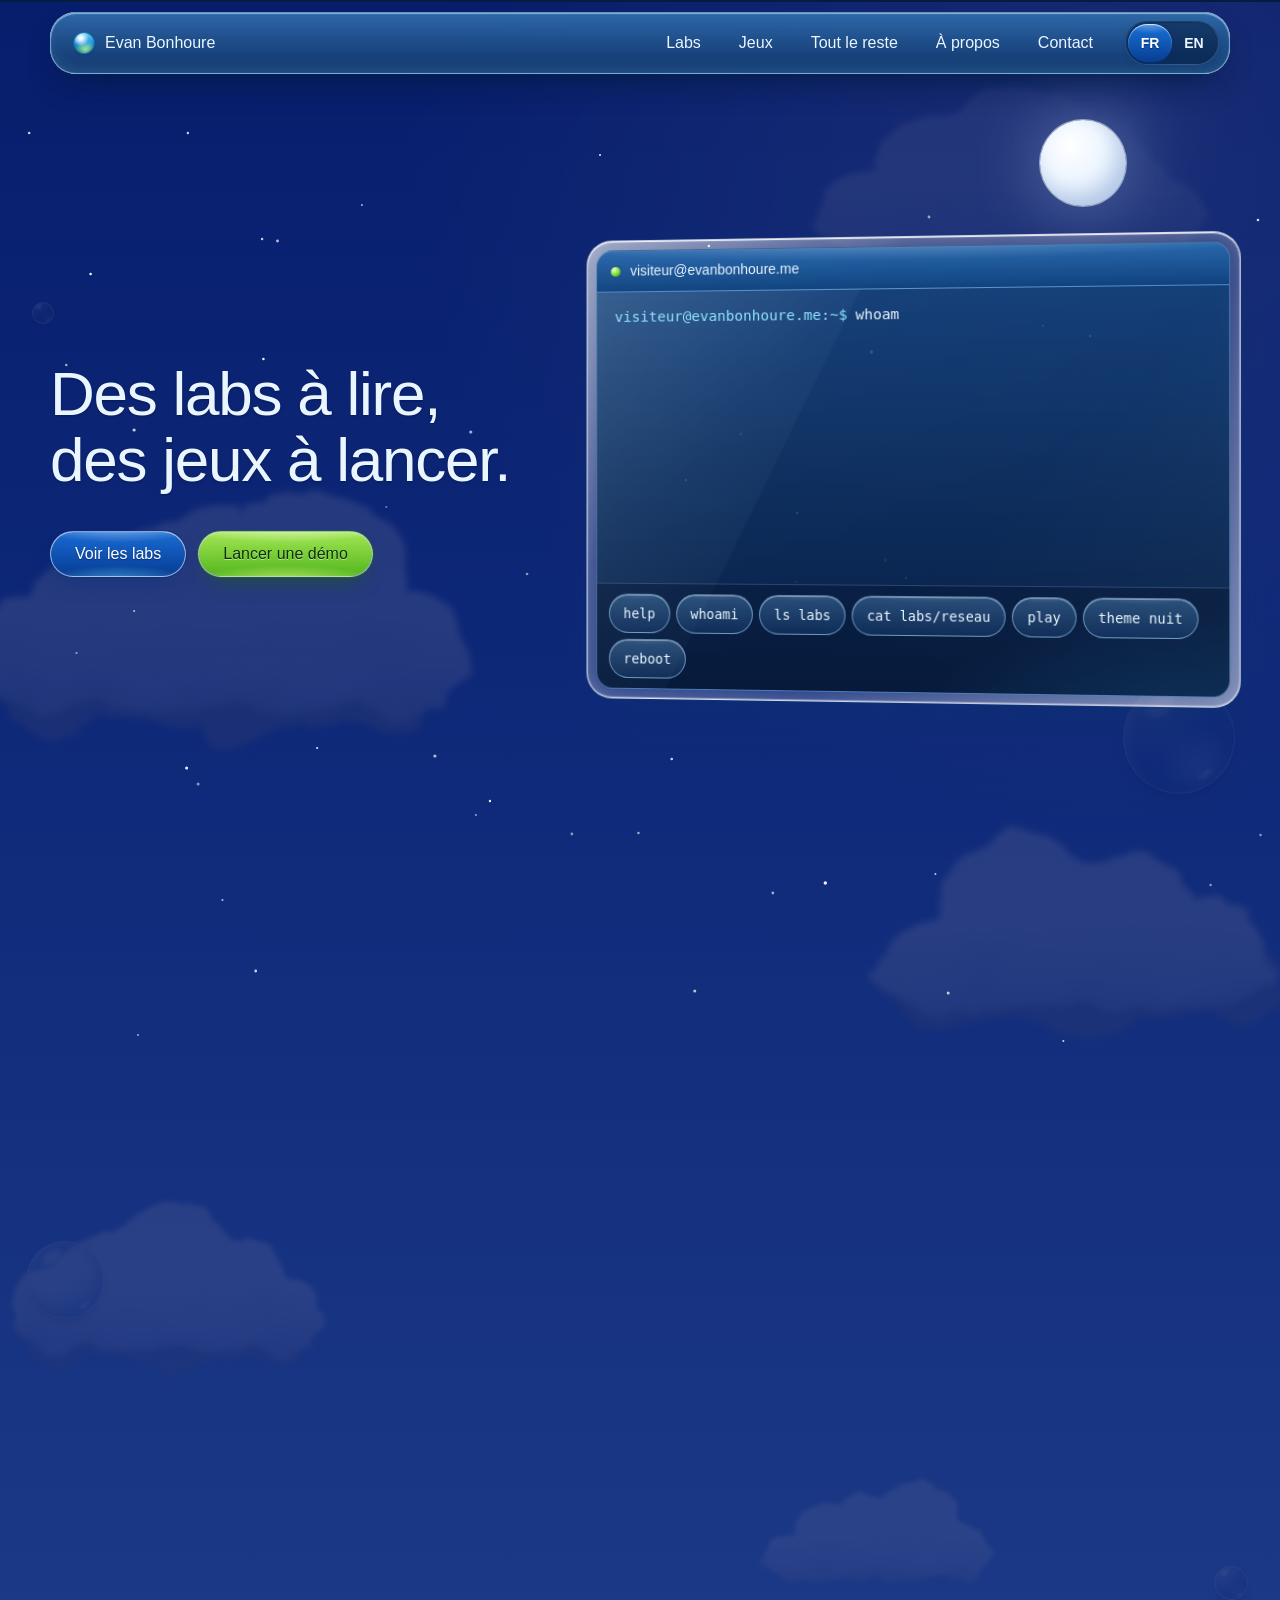
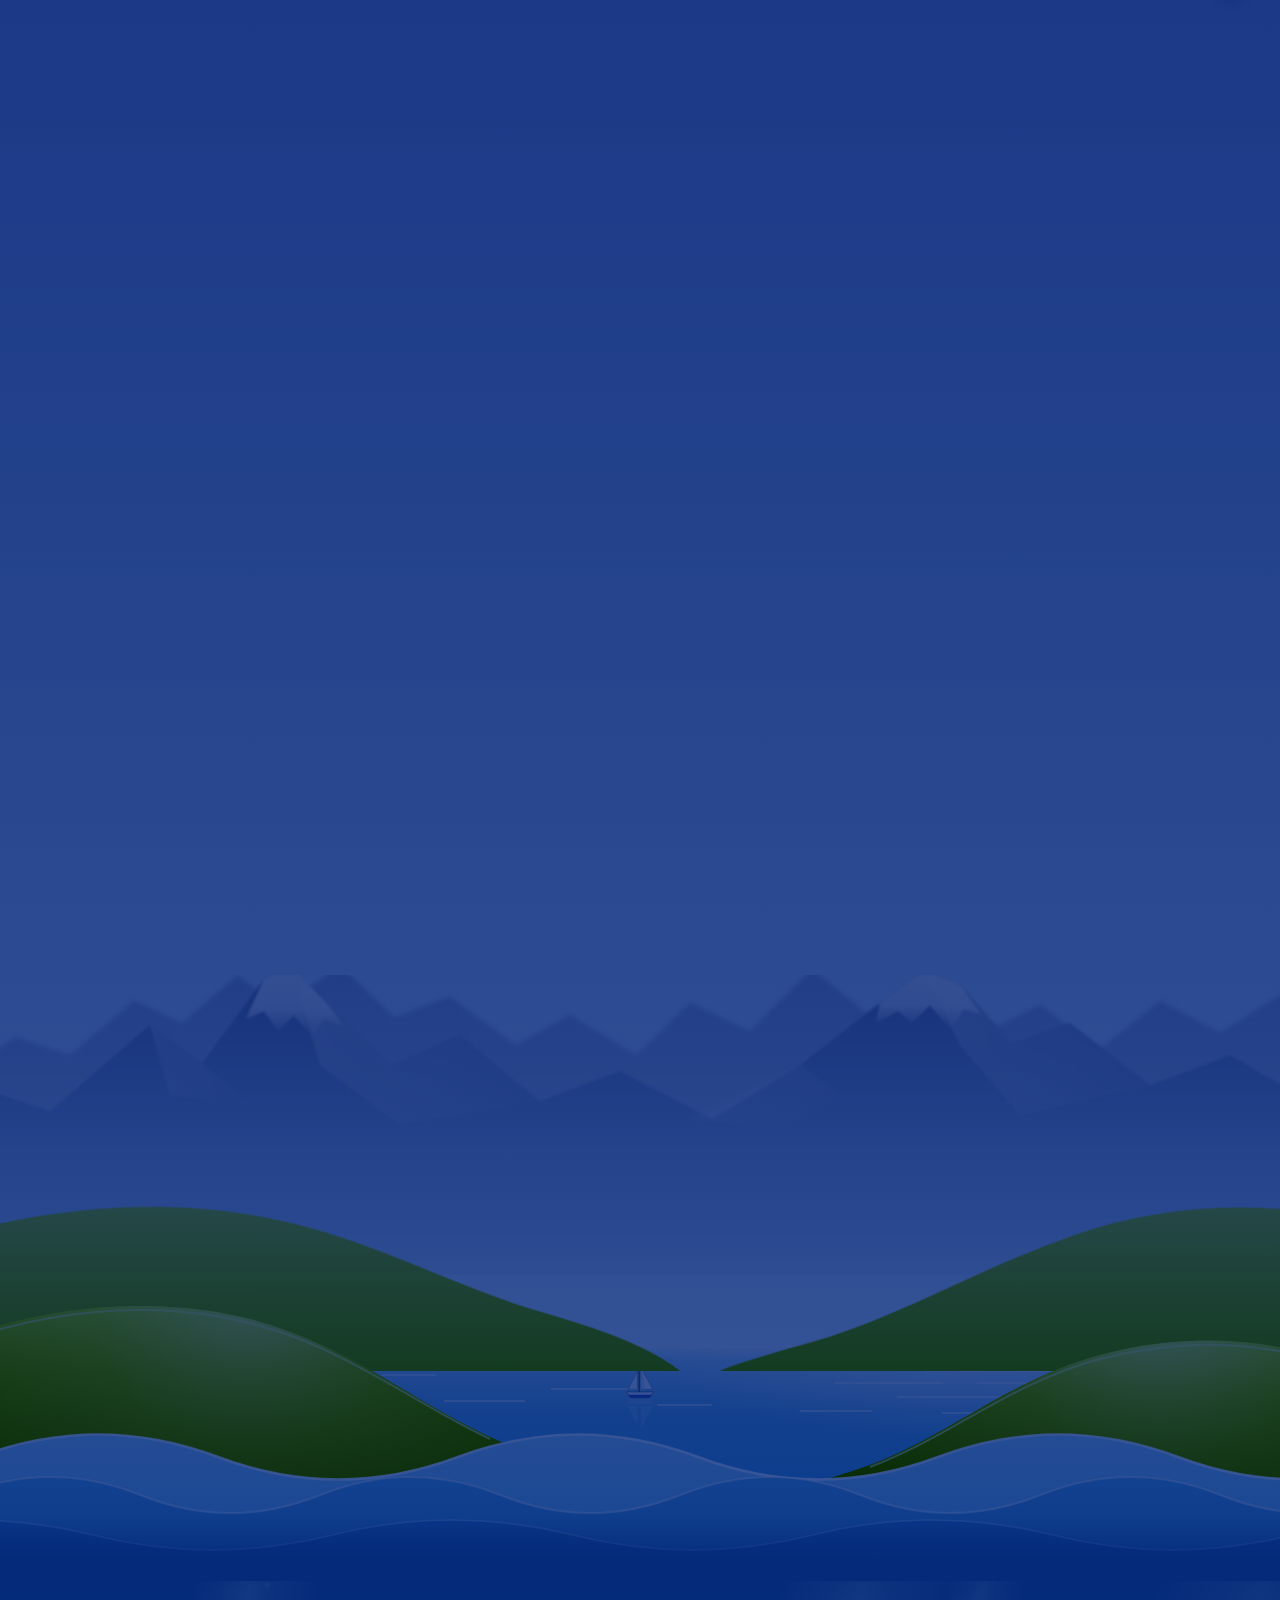
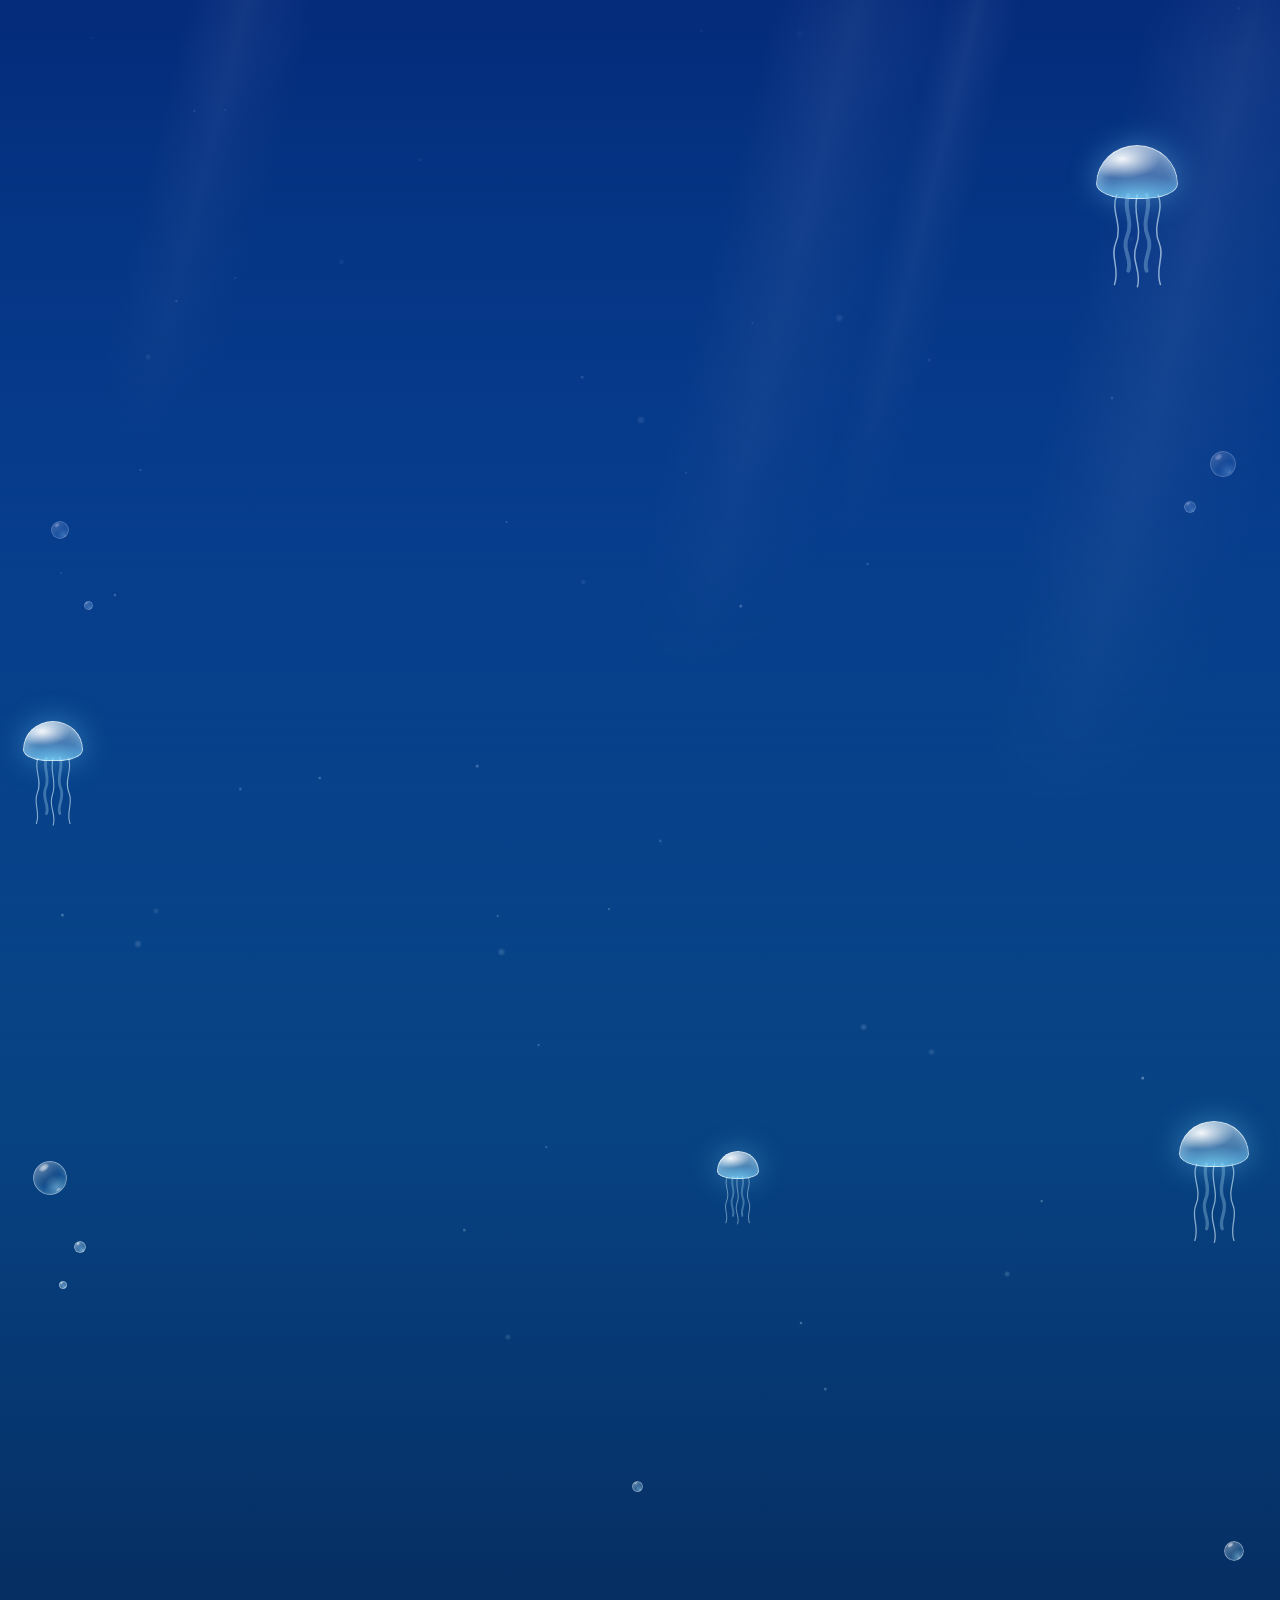
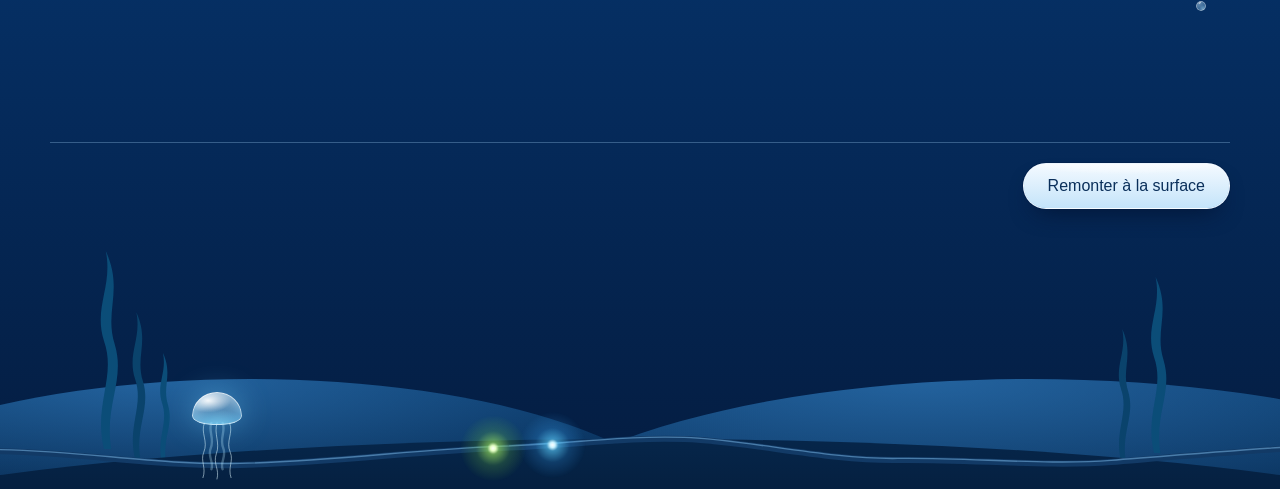
==== commit f34e8d9e: "Scènes des projets, page « Tout le reste » et animations - Accueil : une mise en scène par projet (î" ====
--- a/index.html
+++ b/index.html
@@ -24,10 +24,10 @@
 <body>
 <div class="fa-boot"><div class="fa-boot-sky" aria-hidden="true"><div class="fa-boot-clip"><span class="fa-boot-w">Evan</span> <span class="fa-boot-w">Bonhoure</span></div></div><div class="fa-boot-sea" aria-hidden="true"><div class="fa-boot-clip"><span class="fa-boot-w">Evan</span> <span class="fa-boot-w">Bonhoure</span></div></div><span class="fa-boot-line" aria-hidden="true"></span><button type="button" class="fa-boot-skip">Passer</button></div>
 <div class="desk">
-<div class="sc-host" data-sc-name="Main"><div class="fa-noblur" style="position: relative; display: flex; flex-direction: column; overflow-x: clip; font-family: &quot;Source Sans 3&quot;, &quot;Lucida Grande&quot;, &quot;Trebuchet MS&quot;, sans-serif; font-size: 16px; line-height: 1.5; color: rgb(10, 37, 64); background: rgb(4, 28, 64);"><svg width="0" height="0" aria-hidden="true" style="position: absolute;"><defs><filter id="fa-cloud-a" x="-20%" y="-30%" width="140%" height="160%" color-interpolation-filters="sRGB"><feTurbulence type="fractalNoise" baseFrequency="0.011 0.019" numOctaves="4" seed="4" result="n"></feTurbulence><feDisplacementMap in="SourceGraphic" in2="n" scale="44" xChannelSelector="R" yChannelSelector="G" result="d"></feDisplacementMap><feGaussianBlur in="d" stdDeviation="4"></feGaussianBlur></filter><filter id="fa-cloud-b" x="-20%" y="-30%" width="140%" height="160%" color-interpolation-filters="sRGB"><feTurbulence type="fractalNoise" baseFrequency="0.014 0.022" numOctaves="4" seed="11" result="n"></feTurbulence><feDisplacementMap in="SourceGraphic" in2="n" scale="40" xChannelSelector="R" yChannelSelector="G" result="d"></feDisplacementMap><feGaussianBlur in="d" stdDeviation="3.5"></feGaussianBlur></filter><filter id="fa-soft" x="-5%" y="-10%" width="110%" height="120%"><feGaussianBlur stdDeviation="2.2"></feGaussianBlur></filter><filter id="fa-soft2" x="-5%" y="-10%" width="110%" height="120%"><feGaussianBlur stdDeviation="0.9"></feGaussianBlur></filter><linearGradient id="fa-cloud-g" gradientUnits="userSpaceOnUse" x1="0" y1="30" x2="0" y2="250"><stop offset="0" stop-color="#ffffff"></stop><stop offset=".5" stop-color="#ffffff"></stop><stop offset=".8" stop-color="#e2f0fb"></stop><stop offset="1" stop-color="#bfd9f0"></stop></linearGradient><linearGradient id="fa-m-far" x1="0" y1="0" x2="0" y2="1"><stop offset="0" stop-color="#9cc4e8"></stop><stop offset=".8" stop-color="#d6ecfa"></stop><stop offset="1" stop-color="#d6ecfa"></stop></linearGradient><linearGradient id="fa-m-mid" x1="0" y1="0" x2="0" y2="1"><stop offset="0" stop-color="#5f9bd3"></stop><stop offset=".6" stop-color="#a9d2f0"></stop><stop offset="1" stop-color="#cfe8f9"></stop></linearGradient><linearGradient id="fa-m-lit" x1="0" y1="0" x2="1" y2="1"><stop offset="0" stop-color="#ffffff" stop-opacity=".5"></stop><stop offset="1" stop-color="#ffffff" stop-opacity="0"></stop></linearGradient><linearGradient id="fa-m-snow" x1="0" y1="0" x2="0" y2="1"><stop offset="0" stop-color="#ffffff"></stop><stop offset=".6" stop-color="#ffffff" stop-opacity=".85"></stop><stop offset="1" stop-color="#ffffff" stop-opacity="0"></stop></linearGradient><linearGradient id="fa-h-back" x1="0" y1="0" x2="0" y2="1"><stop offset="0" stop-color="#a9df7c"></stop><stop offset="1" stop-color="#58b338"></stop></linearGradient><linearGradient id="fa-h-front" x1="0" y1="0" x2="0" y2="1"><stop offset="0" stop-color="#a4e84e"></stop><stop offset=".35" stop-color="#63c022"></stop><stop offset="1" stop-color="#27820b"></stop></linearGradient><radialGradient id="fa-h-sunL" gradientUnits="userSpaceOnUse" cx="330" cy="40" r="330"><stop offset="0" stop-color="#f4ffad" stop-opacity=".85"></stop><stop offset=".5" stop-color="#d8f97c" stop-opacity=".3"></stop><stop offset="1" stop-color="#d8f97c" stop-opacity="0"></stop></radialGradient><radialGradient id="fa-h-sunR" gradientUnits="userSpaceOnUse" cx="1240" cy="60" r="320"><stop offset="0" stop-color="#f4ffad" stop-opacity=".85"></stop><stop offset=".5" stop-color="#d8f97c" stop-opacity=".3"></stop><stop offset="1" stop-color="#d8f97c" stop-opacity="0"></stop></radialGradient><linearGradient id="fa-h-shade" x1="0" y1="0" x2="0" y2="1"><stop offset="0" stop-color="#1c6b08" stop-opacity="0"></stop><stop offset="1" stop-color="#1c6b08" stop-opacity=".34"></stop></linearGradient><linearGradient id="fa-w1" x1="0" y1="0" x2="0" y2="1"><stop offset="0" stop-color="#9fe4fb"></stop><stop offset="1" stop-color="#3fb6ec"></stop></linearGradient><linearGradient id="fa-w2" x1="0" y1="0" x2="0" y2="1"><stop offset="0" stop-color="#4fc0f0"></stop><stop offset="1" stop-color="#178bd6"></stop></linearGradient><linearGradient id="fa-w3" x1="0" y1="0" x2="0" y2="1"><stop offset="0" stop-color="#2a9be0"></stop><stop offset=".55" stop-color="#0e77c6"></stop><stop offset="1" stop-color="#0e77c6"></stop></linearGradient></defs></svg><header style="position: sticky; top: 12px; z-index: 40; margin-top: 12px; padding: 0px 24px;"><nav class="fa-navskin" aria-label="Navigation principale" style="max-width: 1180px; margin: 0px auto; min-height: 60px; padding: 8px 10px 8px 14px; display: flex; flex-wrap: wrap; align-items: center; justify-content: space-between; gap: 8px 20px;"><a class="fa-nav-a" href="#haut" style="gap: 10px; padding: 0px 8px;"><span class="fa-orb" aria-hidden="true" style="width: 22px; height: 22px;"></span><span>Evan Bonhoure</span></a><div style="display: flex; flex-wrap: wrap; align-items: center; gap: 4px 6px;"><a class="fa-nav-a" href="#labs">Labs</a><a class="fa-nav-a" href="#jeux">Jeux</a><a class="fa-nav-a" href="#apropos">À propos</a><a class="fa-nav-a" href="#contact">Contact</a><div class="fa-seg" role="group" aria-label="Langue" style="margin-left: 10px;"><a class="fa-seg-b fa-seg-on" href="/" hreflang="fr" lang="fr" aria-label="Français" aria-current="true">FR</a><a class="fa-seg-b" href="/en/" hreflang="en" lang="en" aria-label="English">EN</a></div></div></nav></header><div id="haut" style="position: relative; overflow: clip; margin-top: -72px; padding: 148px 24px 400px; background: radial-gradient(circle at 86% 4%, rgba(255, 255, 255, 0.95) 0%, rgba(255, 255, 255, 0.5) 4%, rgba(255, 255, 255, 0) 22%), linear-gradient(rgb(47, 143, 230) 0%, rgb(92, 176, 241) 24%, rgb(157, 214, 248) 54%, rgb(207, 238, 252) 80%, rgb(233, 248, 254) 100%);"><div aria-hidden="true" style="position: absolute; inset: 0px; pointer-events: none;"><div class="fa-sky"></div><div class="fa-sun" style="left: calc(86% - 600px); top: -500px; width: 1200px; height: 1200px;"></div><div class="fa-px" data-px="0.14" style="position: absolute; top: 60px; right: 1%;"><div class="fa-drift" style="animation-duration: 42s; animation-delay: -13s;"><svg width="520" height="235" viewBox="0 0 620 280"><g filter="url(#fa-cloud-a)"><g fill="#a9cbe9"><circle cx="160" cy="196" r="58"></circle><circle cx="320" cy="190" r="74"></circle><circle cx="468" cy="200" r="52"></circle><ellipse cx="312" cy="214" rx="220" ry="34"></ellipse></g><g fill="url(#fa-cloud-g)"><circle cx="150" cy="176" r="60"></circle><circle cx="228" cy="146" r="82"></circle><circle cx="322" cy="124" r="98"></circle><circle cx="414" cy="154" r="80"></circle><circle cx="482" cy="184" r="56"></circle><ellipse cx="312" cy="198" rx="226" ry="38"></ellipse></g></g></svg></div></div><div class="fa-px" data-px="0.2" style="position: absolute; top: 500px; left: -9%;"><div class="fa-drift" style="animation-duration: 55s; animation-delay: -39s; animation-direction: alternate-reverse;"><svg width="660" height="298" viewBox="0 0 620 280"><g filter="url(#fa-cloud-b)"><g fill="#a9cbe9"><circle cx="160" cy="196" r="58"></circle><circle cx="320" cy="190" r="74"></circle><circle cx="468" cy="200" r="52"></circle><ellipse cx="312" cy="214" rx="220" ry="34"></ellipse></g><g fill="url(#fa-cloud-g)"><circle cx="138" cy="182" r="52"></circle><circle cx="210" cy="150" r="74"></circle><circle cx="300" cy="136" r="88"></circle><circle cx="398" cy="128" r="96"></circle><circle cx="486" cy="178" r="60"></circle><ellipse cx="312" cy="198" rx="232" ry="38"></ellipse></g></g></svg></div></div><div class="fa-px" data-px="0.16" style="position: absolute; top: 880px; right: -7%;"><div class="fa-drift" style="animation-duration: 47s; animation-delay: -5s;"><svg width="580" height="262" viewBox="0 0 620 280"><g filter="url(#fa-cloud-a)"><g fill="#a9cbe9"><circle cx="160" cy="196" r="58"></circle><circle cx="320" cy="190" r="74"></circle><circle cx="468" cy="200" r="52"></circle><ellipse cx="312" cy="214" rx="220" ry="34"></ellipse></g><g fill="url(#fa-cloud-g)"><circle cx="160" cy="180" r="56"></circle><circle cx="250" cy="134" r="92"></circle><circle cx="352" cy="150" r="80"></circle><circle cx="440" cy="174" r="64"></circle><ellipse cx="306" cy="198" rx="214" ry="36"></ellipse></g></g></svg></div></div><div class="fa-px" data-px="0.12" style="position: absolute; top: 1300px; left: -4%; opacity: 0.95;"><div class="fa-drift" style="animation-duration: 40s; animation-delay: -25s;"><svg width="430" height="194" viewBox="0 0 620 280"><g filter="url(#fa-cloud-b)"><g fill="#a9cbe9"><circle cx="160" cy="196" r="58"></circle><circle cx="320" cy="190" r="74"></circle><circle cx="468" cy="200" r="52"></circle><ellipse cx="312" cy="214" rx="220" ry="34"></ellipse></g><g fill="url(#fa-cloud-g)"><circle cx="150" cy="176" r="60"></circle><circle cx="228" cy="146" r="82"></circle><circle cx="322" cy="124" r="98"></circle><circle cx="414" cy="154" r="80"></circle><circle cx="482" cy="184" r="56"></circle><ellipse cx="312" cy="198" rx="226" ry="38"></ellipse></g></g></svg></div></div><div class="fa-px" data-px="0.08" style="position: absolute; top: 1560px; right: 20%; opacity: 0.9;"><div class="fa-drift" style="animation-duration: 35s; animation-delay: -8s; animation-direction: alternate-reverse;"><svg width="300" height="135" viewBox="0 0 620 280"><g filter="url(#fa-cloud-a)"><g fill="url(#fa-cloud-g)"><circle cx="138" cy="182" r="52"></circle><circle cx="210" cy="150" r="74"></circle><circle cx="300" cy="136" r="88"></circle><circle cx="398" cy="128" r="96"></circle><circle cx="486" cy="178" r="60"></circle><ellipse cx="312" cy="198" rx="232" ry="38"></ellipse></g></g></svg></div></div><div class="fa-px" data-px="-0.16" style="position: absolute; top: 640px; right: 3.5%;"><span class="fa-float" style="display: block; animation-duration: 13s;"><span class="fa-bub fa-bub-sky" style="position: relative; display: block; width: 112px; height: 112px;"></span></span></div><div class="fa-px" data-px="-0.12" style="position: absolute; top: 1150px; left: 2%;"><span class="fa-float" style="display: block; animation-duration: 11s;"><span class="fa-bub fa-bub-sky" style="position: relative; display: block; width: 78px; height: 78px;"></span></span></div><div class="fa-px" data-px="-0.08" style="position: absolute; top: 1480px; right: 2.5%;"><span class="fa-float" style="display: block; animation-duration: 8s;"><span class="fa-bub fa-bub-sky" style="position: relative; display: block; width: 34px; height: 34px;"></span></span></div><div class="fa-px" data-px="-0.06" style="position: absolute; top: 300px; left: 2.5%;"><span class="fa-float" style="display: block; animation-duration: 7s;"><span class="fa-bub fa-bub-sky" style="position: relative; display: block; width: 22px; height: 22px;"></span></span></div><div style="position: absolute; left: 0px; right: 0px; bottom: 0px; height: 520px; overflow: clip;"><div class="fa-px" data-px="0.09" style="position: absolute; left: 0px; right: 0px; bottom: 90px; height: 360px;"><svg width="100%" height="100%" viewBox="0 0 1440 360" preserveAspectRatio="xMidYMax slice" style="display: block;"><path d="M-20 360 V190 L40 168 L96 132 L150 150 L214 96 L262 118 L318 70 L360 104 L420 60 L474 112 L530 92 L596 140 L650 110 L716 150 L770 98 L830 126 L892 64 L946 108 L1004 82 L1060 130 L1120 100 L1180 144 L1240 96 L1300 128 L1360 90 L1410 122 L1460 108 V360 Z" fill="url(#fa-m-far)" filter="url(#fa-soft)"></path></svg></div><div class="fa-px" data-px="0.06" style="position: absolute; left: 0px; right: 0px; bottom: 80px; height: 360px;"><svg width="100%" height="100%" viewBox="0 0 1440 360" preserveAspectRatio="xMidYMax slice" style="display: block;"><g filter="url(#fa-soft2)"><path d="M-20 360 V214 L70 176 L130 196 L230 110 L282 148 L344 64 L372 52 L410 92 L470 150 L540 120 L620 186 L700 156 L792 204 L880 150 L960 88 L1004 56 L1040 70 L1092 128 L1150 108 L1230 170 L1310 140 L1390 186 L1460 170 V360 Z" fill="url(#fa-m-mid)"></path><path d="M372 52 L410 92 L470 150 L540 120 L620 186 L480 210 L400 150 Z" fill="url(#fa-m-lit)"></path><path d="M1004 56 L1040 70 L1092 128 L1150 108 L1230 170 L1100 200 L1040 130 Z" fill="url(#fa-m-lit)"></path><path d="M230 110 L282 148 L330 190 L250 180 Z" fill="url(#fa-m-lit)" opacity=".7"></path><path d="M770 204 L880 150 L920 180 L860 214 Z" fill="url(#fa-m-lit)" opacity=".5"></path><path d="M344 64 L372 52 L410 92 L424 112 L404 104 L392 122 L374 100 L358 116 L344 96 L326 104 Z" fill="url(#fa-m-snow)"></path><path d="M960 88 L1004 56 L1040 70 L1062 100 L1044 94 L1030 114 L1010 90 L992 108 L978 96 L956 108 Z" fill="url(#fa-m-snow)"></path></g></svg></div><div style="position: absolute; left: 0px; right: 0px; bottom: 120px; height: 130px; background: linear-gradient(rgba(233, 248, 254, 0) 0%, rgba(233, 248, 254, 0.88) 68%, rgba(233, 248, 254, 0.96) 100%);"></div><div style="position: absolute; left: 0px; right: 0px; bottom: 0px; height: 150px; background: radial-gradient(40% 90% at 78% 0%, rgba(255, 255, 255, 0.75) 0%, rgba(255, 255, 255, 0) 70%), linear-gradient(rgb(242, 251, 255) 0%, rgb(166, 226, 249) 10%, rgb(85, 194, 240) 45%, rgb(47, 176, 234) 100%);"></div><svg width="100%" height="90" viewBox="0 0 1440 90" preserveAspectRatio="none" style="position: absolute; left: 0px; bottom: 60px; display: block;"><path d="M980 14h150M1040 26h210M940 38h120M1100 38h90M1010 52h260M900 66h80M1060 68h160M690 22h70M620 44h100M740 60h60M430 30h60M500 56h90" fill="none" stroke="#ffffff" stroke-opacity=".8" stroke-width="1.5" stroke-linecap="round"></path></svg><div class="fa-px" data-px="0.03" style="position: absolute; left: 0px; right: 0px; bottom: 50px; height: 230px;"><svg width="100%" height="100%" viewBox="0 0 1440 230" preserveAspectRatio="xMidYMax slice" style="display: block;"><path d="M-20 230 V110 C100 70 220 56 330 74 C440 92 520 140 610 168 C670 186 720 200 760 230 Z" fill="url(#fa-h-back)"></path><path d="M1460 230 V86 C1360 58 1250 60 1150 96 C1060 128 990 170 910 196 C870 208 830 218 800 230 Z" fill="url(#fa-h-back)"></path></svg></div><svg width="100%" height="250" viewBox="0 0 1440 250" preserveAspectRatio="xMidYMax slice" style="position: absolute; left: 0px; bottom: 0px; display: block;"><path d="M-20 250 V118 C70 74 180 50 290 66 C410 84 480 150 570 192 C620 214 650 232 690 250 Z" fill="url(#fa-h-front)"></path><path d="M-20 250 V118 C70 74 180 50 290 66 C410 84 480 150 570 192 C620 214 650 232 690 250 Z" fill="url(#fa-h-sunL)"></path><path d="M-20 250 V118 C70 74 180 50 290 66 C410 84 480 150 570 192 C620 214 650 232 690 250 Z" fill="url(#fa-h-shade)"></path><path d="M-20 122 C70 78 180 54 290 70 C410 88 480 152 570 194" fill="none" stroke="#e9ffb0" stroke-opacity=".7" stroke-width="2"></path><path d="M1460 250 V134 C1370 94 1280 84 1180 110 C1090 134 1030 190 950 220 C910 234 880 242 850 250 Z" fill="url(#fa-h-front)"></path><path d="M1460 250 V134 C1370 94 1280 84 1180 110 C1090 134 1030 190 950 220 C910 234 880 242 850 250 Z" fill="url(#fa-h-sunR)"></path><path d="M1460 250 V134 C1370 94 1280 84 1180 110 C1090 134 1030 190 950 220 C910 234 880 242 850 250 Z" fill="url(#fa-h-shade)"></path><path d="M1460 138 C1370 98 1280 88 1180 114 C1090 138 1030 192 950 222" fill="none" stroke="#e9ffb0" stroke-opacity=".7" stroke-width="2"></path></svg></div><div class="fa-tint fa-tint-sky"></div><div class="fa-stars" style="box-shadow: 2.2vw 130px 0px 0.3px rgba(255, 255, 255, 0.79), 14.6vw 130px 0px 0.2px rgba(255, 255, 255, 0.83), 15.4vw 781px 0px 0.5px rgba(255, 255, 255, 0.52), 53.5vw 477px 0px 0.3px rgba(255, 255, 255, 0.95), 10.1vw 35px 0px 0.7px rgba(255, 255, 255, 0.65), 20.5vw 356px 0px 0.3px rgba(255, 255, 255, 0.93), 21.6vw 238px 0px 0.4px rgba(255, 255, 255, 0.72), 94.5vw 882px 0px 0.2px rgba(255, 255, 255, 0.55), 83.0vw 1038px 0px 0.0px rgba(255, 255, 255, 0.82), 86.1vw 688px 0px 0.2px rgba(255, 255, 255, 0.85), 72.5vw 214px 0px 0.4px rgba(255, 255, 255, 0.56), 5.1vw 362px 0px 0.2px rgba(255, 255, 255, 0.65), 64.4vw 880px 0px 0.7px rgba(255, 255, 255, 0.94), 98.4vw 832px 0px 0.2px rgba(255, 255, 255, 0.54), 62.1vw 579px 0px 0.5px rgba(255, 255, 255, 0.50), 19.9vw 968px 0px 0.4px rgba(255, 255, 255, 0.80), 10.4vw 427px 0px 0.6px rgba(255, 255, 255, 0.77), 98.2vw 217px 0px 0.3px rgba(255, 255, 255, 0.85), 44.6vw 831px 0px 0.4px rgba(255, 255, 255, 0.51), 10.7vw 1032px 0px 0.1px rgba(255, 255, 255, 0.55), 33.9vw 753px 0px 0.6px rgba(255, 255, 255, 0.69), 49.8vw 830px 0px 0.2px rgba(255, 255, 255, 0.64), 61.0vw 673px 0px 0.0px rgba(255, 255, 255, 0.51), 14.5vw 765px 0px 0.5px rgba(255, 255, 255, 0.94), 76.2vw 277px 0px 0.5px rgba(255, 255, 255, 0.94), 35.2vw 25px 0px 0.3px rgba(255, 255, 255, 0.59), 18.3vw 60px 0px 0.1px rgba(255, 255, 255, 0.88), 5.9vw 650px 0px 0.1px rgba(255, 255, 255, 0.55), 81.4vw 323px 0px 0.1px rgba(255, 255, 255, 0.68), 69.1vw 557px 0px 0.6px rgba(255, 255, 255, 0.65), 52.4vw 756px 0px 0.3px rgba(255, 255, 255, 0.81), 46.8vw 152px 0px 0.1px rgba(255, 255, 255, 0.84), 74.0vw 990px 0px 0.5px rgba(255, 255, 255, 0.74), 17.3vw 897px 0px 0.1px rgba(255, 255, 255, 0.66), 14.8vw 408px 0px 0.2px rgba(255, 255, 255, 0.66), 70.7vw 575px 0px 0.2px rgba(255, 255, 255, 0.84), 73.0vw 871px 0px 0.0px rgba(255, 255, 255, 0.76), 88.7vw 282px 0px 0.1px rgba(255, 255, 255, 0.86), 36.7vw 429px 0px 0.6px rgba(255, 255, 255, 0.64), 20.4vw 236px 0px 0.2px rgba(255, 255, 255, 0.80), 37.1vw 812px 0px 0.0px rgba(255, 255, 255, 0.57), 62.2vw 510px 0px 0.3px rgba(255, 255, 255, 0.92), 28.2vw 202px 0px 0.0px rgba(255, 255, 255, 0.69), 30.1vw 504px 0px 0.0px rgba(255, 255, 255, 0.45), 38.2vw 798px 0px 0.2px rgba(255, 255, 255, 0.91), 57.8vw 431px 0px 0.5px rgba(255, 255, 255, 0.57), 60.3vw 890px 0px 0.4px rgba(255, 255, 255, 0.61), 10.4vw 608px 0px 0.1px rgba(255, 255, 255, 0.64), 54.2vw 988px 0px 0.5px rgba(255, 255, 255, 0.71), 85.1vw 333px 0px 0.3px rgba(255, 255, 255, 0.79), 55.3vw 243px 0px 0.3px rgba(255, 255, 255, 0.86), 24.7vw 745px 0px 0.0px rgba(255, 255, 255, 0.93), 68.0vw 349px 0px 0.7px rgba(255, 255, 255, 0.85), 7.0vw 271px 0px 0.3px rgba(255, 255, 255, 0.95), 14.8vw 63px 0px 0.2px rgba(255, 255, 255, 0.47), 41.1vw 571px 0px 0.3px rgba(255, 255, 255, 0.52);"></div><div class="fa-moon"></div></div><div style="position: relative; max-width: 1180px; margin: 0px auto; display: flex; flex-direction: column; gap: 112px;"><div style="display: flex; flex-wrap: wrap; align-items: center; gap: 40px 56px; min-height: calc(100svh - 262px); perspective: 1800px;"><div style="flex: 1 1 380px; min-width: 0px; display: flex; flex-direction: column; align-items: flex-start; gap: 30px;"><h1 style="margin: 0px; font-size: 62px; line-height: 1.06; font-weight: 300; letter-spacing: -0.02em; color: rgb(5, 37, 72); text-shadow: rgba(255, 255, 255, 0.55) 0px 1px 0px;"><span class="fa-up" style="--fa-d: .08s; display: block;">Des labs à lire,</span><span class="fa-up" style="--fa-d: .17s; display: block;">des jeux à lancer.</span></h1><div class="fa-up" style="--fa-d: .26s; display: flex; flex-wrap: wrap; gap: 12px; margin-top: 8px;"><a class="fa-btn" href="#labs">Voir les labs</a><a class="fa-btn fa-btn-go" href="#demo">Lancer une démo</a></div></div><section id="terminal" class="fa-win fa-up fa-hero-term" aria-label="Terminal" data-term="" style="--fa-d: .34s; flex: 1.3 1 520px; min-width: 0px; scroll-margin-top: 96px;"><div class="fa-pane fa-term"><div class="fa-term-bar"><span class="fa-led" aria-hidden="true"></span><span>visiteur@evanbonhoure.me</span></div><div class="fa-term-scr" data-term-scr=""><div class="fa-term-out" data-term-out="" role="log" aria-live="polite"><div class="fa-t-cmd">~$ whoami</div><div>Evan Bonhoure, étudiant en administration systèmes, réseaux et cybersécurité. Je documente mes labs et je développe des jeux à côté.</div></div><label class="fa-term-line" hidden=""><span class="fa-term-ps" data-term-ps="" aria-hidden="true">~$</span><input class="fa-term-in" data-term-in="" type="text" aria-label="Commande" autocomplete="off" autocapitalize="off" autocorrect="off" spellcheck="false" enterkeyhint="go" maxlength="80"></label></div><div class="fa-term-keys" data-term-keys="" hidden=""></div></div></section></div><section id="labs" style="display: flex; flex-direction: column; gap: 28px; scroll-margin-top: 96px;"><div class="fa-in" style="display: flex; flex-direction: column; gap: 8px;"><h2 style="margin: 0px; font-size: 42px; line-height: 1.1; font-weight: 300; color: rgb(5, 37, 72); text-shadow: rgba(255, 255, 255, 0.6) 0px 1px 0px;">Labs</h2><p style="margin: 0px; max-width: 40em; font-size: 18px; color: rgb(10, 47, 90); text-wrap: pretty;">Des infrastructures montées de bout en bout, puis documentées : contexte, schéma, étapes, galères, bilan.</p></div><article id="lab-minecraft" class="fa-win fa-in" style="scroll-margin-top: 96px;"><div class="fa-pane" style="display: flex; flex-wrap: wrap;"><figure style="flex: 1.25 1 480px; min-width: 0px; margin: 0px; min-height: 340px; padding: 28px; display: flex; flex-direction: column; justify-content: center; gap: 16px; overflow-x: auto; background: linear-gradient(rgb(220, 240, 252) 0%, rgb(195, 228, 248) 100%); border-right: 1px solid rgba(24, 96, 168, 0.25);"><div style="display: flex; align-items: center;"><div class="fa-node" style="flex: 0 0 auto; width: 118px;">PC portable<span style="font-size: 12px; font-weight: 400; color: rgb(51, 82, 110);">ancien hôte</span></div><div style="flex: 1 1 0%; min-width: 56px; display: flex; flex-direction: column; align-items: center; gap: 4px; padding-bottom: 20px;"><span style="font-size: 12px; color: rgb(51, 82, 110);">migration</span><span class="fa-wire fa-wire-h" data-pk="a:0:0:100" style="width: 100%; height: 2px; background: rgb(21, 104, 200);"></span></div><div class="fa-zone" style="flex: 0 1 250px; min-width: 190px;"><span style="font-size: 12px; font-weight: 700; letter-spacing: 0.04em; color: rgb(10, 58, 102);">Oracle Cloud</span><div class="fa-node fa-node-fw" style="min-height: 40px;">Crafty Controller</div><div class="fa-node" style="min-height: 40px;">Serveurs moddés<span style="font-size: 12px; font-weight: 400; color: rgb(51, 82, 110);">NeoForge, Forge</span></div><div class="fa-node" style="min-height: 40px;">Sauvegardes rclone</div></div><div style="flex: 1 1 0%; min-width: 56px; display: flex; flex-direction: column; align-items: center; gap: 4px; padding-bottom: 20px;"><span style="font-size: 12px; color: rgb(51, 82, 110);">connexion</span><span class="fa-wire fa-wire-h" data-pk="b:0:100:0" style="width: 100%; height: 2px; background: rgb(21, 104, 200);"></span></div><div class="fa-node" style="flex: 0 0 auto; width: 96px;">Joueurs</div></div><figcaption style="font-size: 13px; color: rgb(51, 82, 110);">Schéma d'architecture après migration</figcaption></figure><div style="flex: 1 1 360px; min-width: 0px; padding: 32px 36px; display: flex; flex-direction: column; align-items: flex-start; gap: 14px;"><h3 style="margin: 0px; font-size: 27px; line-height: 1.2; font-weight: 500; color: rgb(5, 37, 72); text-wrap: balance;">Serveur Minecraft moddé sur Oracle Cloud</h3><p style="margin: 0px; font-size: 16px; line-height: 1.6; color: rgb(29, 60, 90); text-wrap: pretty;">Un serveur moddé qui tournait sur mon PC portable, migré vers une VM Oracle Cloud Always Free et administré avec Crafty. Le write-up détaillera l'installation, la migration et les sauvegardes.</p><div style="display: flex; flex-wrap: wrap; gap: 6px;"><span class="fa-tag">Oracle Cloud</span><span class="fa-tag">Ubuntu 24.04</span><span class="fa-tag">Crafty Controller</span><span class="fa-tag">NeoForge</span><span class="fa-tag">rclone</span><span class="fa-tag">Tailscale</span></div><span class="fa-btn fa-btn-off" aria-disabled="true" style="margin-top: 6px;">Write-up bientôt</span></div></div></article><article id="lab-reseau" class="fa-win fa-in" style="scroll-margin-top: 96px;"><div class="fa-pane" style="display: flex; flex-wrap: wrap;"><div style="flex: 1 1 360px; min-width: 0px; padding: 32px 36px; display: flex; flex-direction: column; align-items: flex-start; justify-content: center; gap: 14px;"><h3 style="margin: 0px; font-size: 27px; line-height: 1.2; font-weight: 500; color: rgb(5, 37, 72); text-wrap: balance;">Maquette de réseau sécurisé sous VirtualBox</h3><p style="margin: 0px; font-size: 16px; line-height: 1.6; color: rgb(29, 60, 90); text-wrap: pretty;">Une maquette complète en VM Debian : pare-feu Shorewall, DMZ avec serveur web, VPN OpenVPN et proxy Squid, réseau local isolé. Le write-up reprendra le schéma, les règles de filtrage et les tests.</p><div style="display: flex; flex-wrap: wrap; gap: 6px;"><span class="fa-tag">VirtualBox</span><span class="fa-tag">Debian</span><span class="fa-tag">Shorewall</span><span class="fa-tag">OpenVPN</span><span class="fa-tag">Squid</span><span class="fa-tag">DMZ</span></div><span class="fa-btn fa-btn-off" aria-disabled="true" style="margin-top: 6px;">Write-up bientôt</span></div><figure style="flex: 1.25 1 480px; min-width: 0px; margin: 0px; padding: 28px; display: flex; flex-direction: column; justify-content: center; gap: 16px; background: linear-gradient(rgb(220, 240, 252) 0%, rgb(195, 228, 248) 100%); border-left: 1px solid rgba(24, 96, 168, 0.25);"><div style="display: flex; flex-direction: column; align-items: center; width: 100%; max-width: 470px; margin: 0px auto;"><div class="fa-node" style="min-width: 150px;">Internet</div><span class="fa-wire fa-wire-v" data-pk="a:0:0:100 b:3:100:0" style="width: 2px; height: 16px; background: rgb(21, 104, 200);"></span><div class="fa-node fa-node-fw" style="min-width: 210px;">parefeu<span style="font-size: 12px; font-weight: 400;">Shorewall</span></div><span class="fa-wire fa-wire-v" data-pk="a:1:0:100 b:2:100:0" style="width: 2px; height: 16px; background: rgb(21, 104, 200);"></span><span class="fa-wire fa-wire-h" data-pk="a:2:50:0 b:1:100:50" style="width: 50%; height: 2px; background: rgb(21, 104, 200);"></span><div style="display: grid; grid-template-columns: repeat(2, minmax(0px, 1fr)); width: 100%;"><div style="display: flex; flex-direction: column; align-items: center; padding: 0px 8px;"><span class="fa-wire fa-wire-v" data-pk="a:3:0:100" style="width: 2px; height: 16px; background: rgb(21, 104, 200);"></span><div class="fa-zone" style="width: 100%;"><span style="font-size: 12px; font-weight: 700; letter-spacing: 0.04em; color: rgb(10, 58, 102);">DMZ</span><div class="fa-node" style="min-height: 38px;">serveurweb</div><div class="fa-node" style="min-height: 38px;">vpn<span style="font-size: 12px; font-weight: 400; color: rgb(51, 82, 110);">OpenVPN</span></div><div class="fa-node" style="min-height: 38px;">proxyweb<span style="font-size: 12px; font-weight: 400; color: rgb(51, 82, 110);">Squid</span></div></div></div><div style="display: flex; flex-direction: column; align-items: center; padding: 0px 8px;"><span class="fa-wire fa-wire-v" data-pk="b:0:100:0" style="width: 2px; height: 16px; background: rgb(21, 104, 200);"></span><div class="fa-zone" style="width: 100%;"><span style="font-size: 12px; font-weight: 700; letter-spacing: 0.04em; color: rgb(10, 58, 102);">LAN</span><div class="fa-node" style="min-height: 38px;">alice<span style="font-size: 12px; font-weight: 400; color: rgb(51, 82, 110);">poste client</span></div></div></div></div></div><figcaption style="font-size: 13px; color: rgb(51, 82, 110);">Zones et flux de la maquette</figcaption></figure></div></article></section></div></div><div aria-hidden="true" style="position: relative; height: 170px; margin-top: -84px; overflow: clip;"><div class="fa-heave" style="position: absolute; left: 0px; top: 0px; animation-duration: 6s;"><svg class="fa-swell" width="4320" height="210" viewBox="0 0 4320 210" style="display: block; animation-duration: 24s;"><path d="M0 46 c80 -30 160 -30 240 0 s160 30 240 0 c80 -30 160 -30 240 0 s160 30 240 0 c80 -30 160 -30 240 0 s160 30 240 0 c80 -30 160 -30 240 0 s160 30 240 0 c80 -30 160 -30 240 0 s160 30 240 0 c80 -30 160 -30 240 0 s160 30 240 0 c80 -30 160 -30 240 0 s160 30 240 0 c80 -30 160 -30 240 0 s160 30 240 0 c80 -30 160 -30 240 0 s160 30 240 0 V210 H0 Z" fill="url(#fa-w1)" stroke="#ffffff" stroke-opacity=".9" stroke-width="2.5"></path></svg></div><div class="fa-heave" style="position: absolute; left: 0px; top: 0px; animation-duration: 5s;"><svg class="fa-swell-b" width="4320" height="210" viewBox="0 0 4320 210" style="display: block; animation-duration: 30s;"><path d="M0 84 c60 -24 120 -24 180 0 s120 24 180 0 c60 -24 120 -24 180 0 s120 24 180 0 c60 -24 120 -24 180 0 s120 24 180 0 c60 -24 120 -24 180 0 s120 24 180 0 c60 -24 120 -24 180 0 s120 24 180 0 c60 -24 120 -24 180 0 s120 24 180 0 c60 -24 120 -24 180 0 s120 24 180 0 c60 -24 120 -24 180 0 s120 24 180 0 c60 -24 120 -24 180 0 s120 24 180 0 c60 -24 120 -24 180 0 s120 24 180 0 c60 -24 120 -24 180 0 s120 24 180 0 c60 -24 120 -24 180 0 s120 24 180 0 V210 H0 Z" fill="url(#fa-w2)" stroke="#ffffff" stroke-opacity=".55" stroke-width="2"></path></svg></div><div class="fa-heave" style="position: absolute; left: -90px; top: 0px; animation-duration: 4.2s;"><svg class="fa-swell" width="4320" height="210" viewBox="0 0 4320 210" style="display: block; animation-duration: 16s;"><path d="M0 124 c80 -20 160 -20 240 0 s160 20 240 0 c80 -20 160 -20 240 0 s160 20 240 0 c80 -20 160 -20 240 0 s160 20 240 0 c80 -20 160 -20 240 0 s160 20 240 0 c80 -20 160 -20 240 0 s160 20 240 0 c80 -20 160 -20 240 0 s160 20 240 0 c80 -20 160 -20 240 0 s160 20 240 0 c80 -20 160 -20 240 0 s160 20 240 0 c80 -20 160 -20 240 0 s160 20 240 0 V210 H0 Z" fill="url(#fa-w3)" stroke="#bfeaff" stroke-opacity=".5" stroke-width="1.5"></path></svg></div><div style="position: absolute; left: 0px; right: 0px; bottom: 0px; height: 64px; background: linear-gradient(rgba(14, 119, 198, 0) 0%, rgb(14, 119, 198) 100%);"></div><div class="fa-tint fa-tint-wave"></div></div><div style="position: relative; overflow: clip; flex: 1 1 0%; padding: 56px 24px 0px; color: rgb(234, 246, 255); background: linear-gradient(rgb(14, 119, 198) 0%, rgb(12, 106, 184) 14%, rgb(9, 84, 156) 36%, rgb(7, 63, 126) 58%, rgb(5, 44, 94) 80%, rgb(4, 28, 64) 100%);"><div aria-hidden="true" style="position: absolute; inset: 0px; pointer-events: none;"><div class="fa-px" data-px="0.03" style="position: absolute; left: 0px; top: 0px;"><div class="fa-snow" style="box-shadow: 32.7vw 260px 0px 0.4px rgba(214, 240, 255, 0.22), 53.5vw 573px 0px 0.0px rgba(214, 240, 255, 0.31), 4.7vw 673px 0px 0.0px rgba(214, 240, 255, 0.22), 42.6vw 1247px 0px 0.1px rgba(214, 240, 255, 0.25), 62.5vw 1423px 0px 0.3px rgba(214, 240, 255, 0.29), 96.7vw 108px 0px 0.5px rgba(214, 240, 255, 0.26), 15.1vw 211px 0px 0.2px rgba(214, 240, 255, 0.38), 18.7vw 889px 0px 0.4px rgba(214, 240, 255, 0.28), 54.7vw 131px 0px 0.0px rgba(214, 240, 255, 0.25), 67.7vw 664px 0px 0.2px rgba(214, 240, 255, 0.33), 45.4vw 477px 0px 0.5px rgba(214, 240, 255, 0.35), 24.9vw 878px 0px 0.3px rgba(214, 240, 255, 0.39), 72.5vw 460px 0px 0.6px rgba(214, 240, 255, 0.23), 42.0vw 1145px 0px 0.1px rgba(214, 240, 255, 0.31), 4.8vw 1015px 0px 0.5px rgba(214, 240, 255, 0.33), 86.8vw 498px 0px 0.4px rgba(214, 240, 255, 0.33), 57.8vw 706px 0px 0.5px rgba(214, 240, 255, 0.41), 47.5vw 1009px 0px 0.0px rgba(214, 240, 255, 0.35), 64.4vw 1489px 0px 0.5px rgba(214, 240, 255, 0.26), 38.8vw 1016px 0px 0.0px rgba(214, 240, 255, 0.30), 17.5vw 210px 0px 0.0px rgba(214, 240, 255, 0.37), 13.7vw 401px 0px 0.2px rgba(214, 240, 255, 0.39), 8.9vw 695px 0px 0.3px rgba(214, 240, 255, 0.39), 81.3vw 1301px 0px 0.2px rgba(214, 240, 255, 0.29), 36.2vw 1330px 0px 0.6px rgba(214, 240, 255, 0.23), 18.3vw 378px 0px 0.1px rgba(214, 240, 255, 0.31), 58.7vw 423px 0px 0.0px rgba(214, 240, 255, 0.29), 37.2vw 866px 0px 0.6px rgba(214, 240, 255, 0.35), 51.5vw 941px 0px 0.4px rgba(214, 240, 255, 0.21), 89.2vw 1178px 0px 0.5px rgba(214, 240, 255, 0.38), 39.5vw 622px 0px 0.1px rgba(214, 240, 255, 0.34), 7.1vw 138px 0px 0.1px rgba(214, 240, 255, 0.24), 34.3vw 116px 0px 0.0px rgba(214, 240, 255, 0.23), 10.9vw 570px 0px 0.0px rgba(214, 240, 255, 0.39); animation-duration: 27s;"></div></div><div class="fa-px" data-px="0.08" style="position: absolute; left: 0px; top: 0px;"><div class="fa-snow" style="box-shadow: 67.4vw 1185px 2px 1.6px rgba(214, 240, 255, 0.20), 39.6vw 1495px 2px 1.3px rgba(214, 240, 255, 0.16), 26.6vw 420px 2px 1.4px rgba(214, 240, 255, 0.17), 11.5vw 515px 2px 1.4px rgba(214, 240, 255, 0.21), 20.8vw 143px 2px 1.2px rgba(214, 240, 255, 0.21), 39.1vw 1110px 2px 2.0px rgba(214, 240, 255, 0.19), 10.7vw 1102px 2px 1.9px rgba(214, 240, 255, 0.19), 65.5vw 476px 2px 2.1px rgba(214, 240, 255, 0.24), 78.6vw 1432px 2px 1.3px rgba(214, 240, 255, 0.21), 72.7vw 1210px 2px 1.5px rgba(214, 240, 255, 0.16), 62.4vw 192px 2px 1.8px rgba(214, 240, 255, 0.14), 45.5vw 740px 2px 1.1px rgba(214, 240, 255, 0.20), 50.0vw 578px 2px 2.1px rgba(214, 240, 255, 0.24), 88.3vw 397px 2px 1.0px rgba(214, 240, 255, 0.19), 12.1vw 1069px 2px 1.3px rgba(214, 240, 255, 0.16); animation-duration: 19s;"></div></div><div class="fa-px" data-px="0.05" style="position: absolute; top: 0px; left: 56%; width: 190px; height: 900px;"><div class="fa-ray fa-shine" style="left: 0px; width: 190px; height: 900px; animation-duration: 8s;"></div></div><div class="fa-px" data-px="0.03" style="position: absolute; top: 0px; left: 70%; width: 80px; height: 720px;"><div class="fa-ray fa-shine" style="left: 0px; width: 80px; height: 720px; animation-duration: 10s;"></div></div><div class="fa-px" data-px="0.05" style="position: absolute; top: 0px; left: 84%; width: 240px; height: 1040px;"><div class="fa-ray fa-shine" style="left: 0px; width: 240px; height: 1040px; animation-duration: 12s;"></div></div><div class="fa-px" data-px="0.03" style="position: absolute; top: 0px; left: 12%; width: 130px; height: 620px;"><div class="fa-ray fa-shine" style="left: 0px; width: 130px; height: 620px; animation-duration: 9s;"></div></div><span class="fa-rise" style="position: absolute; left: 4%; top: 540px; opacity: 0.8; animation-duration: 17s; animation-delay: -3s;"><span class="fa-wob" style="display: block; animation-duration: 3.9s;"><span class="fa-bub" style="position: relative; display: block; width: 18px; height: 18px;"></span></span></span><span class="fa-rise" style="position: absolute; left: 6.6%; top: 620px; opacity: 0.8; animation-duration: 12s; animation-delay: -7s;"><span class="fa-wob" style="display: block; animation-duration: 3.2s;"><span class="fa-bub" style="position: relative; display: block; width: 9px; height: 9px;"></span></span></span><span class="fa-rise" style="position: absolute; left: 94.5%; top: 470px; opacity: 0.8; animation-duration: 20s; animation-delay: -11s;"><span class="fa-wob" style="display: block; animation-duration: 4.5s;"><span class="fa-bub" style="position: relative; display: block; width: 26px; height: 26px;"></span></span></span><span class="fa-rise" style="position: absolute; left: 92.5%; top: 520px; opacity: 0.8; animation-duration: 14s; animation-delay: -2s;"><span class="fa-wob" style="display: block; animation-duration: 3.5s;"><span class="fa-bub" style="position: relative; display: block; width: 12px; height: 12px;"></span></span></span><span class="fa-rise" style="position: absolute; left: 2.6%; top: 1180px; opacity: 0.75; animation-duration: 24s; animation-delay: -9s;"><span class="fa-wob" style="display: block; animation-duration: 5s;"><span class="fa-bub" style="position: relative; display: block; width: 34px; height: 34px;"></span></span></span><span class="fa-rise" style="position: absolute; left: 5.8%; top: 1260px; opacity: 0.8; animation-duration: 15s; animation-delay: -5s;"><span class="fa-wob" style="display: block; animation-duration: 3.5s;"><span class="fa-bub" style="position: relative; display: block; width: 12px; height: 12px;"></span></span></span><span class="fa-rise" style="position: absolute; left: 4.6%; top: 1300px; opacity: 0.8; animation-duration: 11s; animation-delay: -1s;"><span class="fa-wob" style="display: block; animation-duration: 3.2s;"><span class="fa-bub" style="position: relative; display: block; width: 8px; height: 8px;"></span></span></span><span class="fa-rise" style="position: absolute; left: 95.6%; top: 1560px; opacity: 0.75; animation-duration: 19s; animation-delay: -13s;"><span class="fa-wob" style="display: block; animation-duration: 4s;"><span class="fa-bub" style="position: relative; display: block; width: 20px; height: 20px;"></span></span></span><span class="fa-rise" style="position: absolute; left: 93.4%; top: 1620px; opacity: 0.8; animation-duration: 13s; animation-delay: -6s;"><span class="fa-wob" style="display: block; animation-duration: 3.3s;"><span class="fa-bub" style="position: relative; display: block; width: 10px; height: 10px;"></span></span></span><span class="fa-rise" style="position: absolute; left: 49.4%; top: 1500px; opacity: 0.7; animation-duration: 13s; animation-delay: -6s;"><span class="fa-wob" style="display: block; animation-duration: 3.4s;"><span class="fa-bub" style="position: relative; display: block; width: 11px; height: 11px;"></span></span></span><span class="fa-rise" style="position: absolute; left: 93%; top: 2060px; opacity: 0.7; animation-duration: 18s; animation-delay: -1s;"><span class="fa-wob" style="display: block; animation-duration: 3.7s;"><span class="fa-bub" style="position: relative; display: block; width: 16px; height: 16px;"></span></span></span><span class="fa-rise" style="position: absolute; left: 6.4%; top: 2140px; opacity: 0.7; animation-duration: 22s; animation-delay: -15s;"><span class="fa-wob" style="display: block; animation-duration: 4.3s;"><span class="fa-bub" style="position: relative; display: block; width: 24px; height: 24px;"></span></span></span><span class="fa-rise" style="position: absolute; left: 4%; top: 2200px; opacity: 0.7; animation-duration: 12s; animation-delay: -4s;"><span class="fa-wob" style="display: block; animation-duration: 3.2s;"><span class="fa-bub" style="position: relative; display: block; width: 9px; height: 9px;"></span></span></span><span class="fa-rise" style="position: absolute; left: 61%; top: 2420px; opacity: 0.65; animation-duration: 16s; animation-delay: -8s;"><span class="fa-wob" style="display: block; animation-duration: 3.5s;"><span class="fa-bub" style="position: relative; display: block; width: 13px; height: 13px;"></span></span></span><div style="position: absolute; left: 0px; right: 0px; bottom: 0px; height: 300px; overflow: clip;"><div class="fa-dune" style="left: -200px; bottom: -200px; width: 900px; height: 310px;"></div><div class="fa-dune" style="right: -300px; bottom: -260px; width: 1100px; height: 370px;"></div><div class="fa-sway" style="position: absolute; left: 6%; bottom: 40px; animation-duration: 8s;"><svg width="54" height="198" viewBox="0 0 60 220" style="display: block;"><path d="M30 220 C18 170 44 140 30 100 C18 62 40 40 32 0 C52 44 30 66 42 104 C54 144 30 172 38 220 Z" fill="#0b4d78"></path></svg></div><div class="fa-sway" style="position: absolute; left: 9%; bottom: 30px; animation-duration: 10s;"><svg width="40" height="147" viewBox="0 0 60 220" style="display: block;"><path d="M30 220 C18 170 44 140 30 100 C18 62 40 40 32 0 C52 44 30 66 42 104 C54 144 30 172 38 220 Z" fill="#0a436c"></path></svg></div><div class="fa-sway" style="position: absolute; left: 11.5%; bottom: 26px; animation-duration: 7s;"><svg width="30" height="110" viewBox="0 0 60 220" style="display: block;"><path d="M30 220 C18 170 44 140 30 100 C18 62 40 40 32 0 C52 44 30 66 42 104 C54 144 30 172 38 220 Z" fill="#0b4d78"></path></svg></div><div class="fa-sway" style="position: absolute; right: 8%; bottom: 36px; animation-duration: 9s;"><svg width="48" height="176" viewBox="0 0 60 220" style="display: block;"><path d="M30 220 C18 170 44 140 30 100 C18 62 40 40 32 0 C52 44 30 66 42 104 C54 144 30 172 38 220 Z" fill="#0b4d78"></path></svg></div><div class="fa-sway" style="position: absolute; right: 11%; bottom: 28px; animation-duration: 11s;"><svg width="36" height="132" viewBox="0 0 60 220" style="display: block;"><path d="M30 220 C18 170 44 140 30 100 C18 62 40 40 32 0 C52 44 30 66 42 104 C54 144 30 172 38 220 Z" fill="#0a436c"></path></svg></div><div class="fa-dune" style="left: -20%; bottom: -190px; width: 140%; height: 240px; background: linear-gradient(rgb(6, 38, 74) 0%, rgb(3, 20, 46) 60%);"></div></div><div class="fa-tint fa-tint-deep"></div><div class="fa-lamp"><i></i></div></div><div style="position: relative; max-width: 1180px; margin: 0px auto; display: flex; flex-direction: column; gap: 36px;"><section id="jeux" style="display: flex; flex-direction: column; gap: 28px; scroll-margin-top: 96px;"><div class="fa-in" style="display: flex; flex-direction: column; gap: 8px;"><h2 style="margin: 0px; font-size: 42px; line-height: 1.1; font-weight: 300; color: rgb(255, 255, 255); text-shadow: rgba(0, 30, 80, 0.45) 0px 1px 2px;">Jeux</h2><p style="margin: 0px; max-width: 36em; font-size: 18px; color: rgb(234, 246, 255); text-wrap: pretty;">Deux jeux, deux technos. Le premier se lance ici, sans rien installer.</p></div><article id="demo" class="fa-win fa-win-deep fa-in" style="scroll-margin-top: 96px;"><div class="fa-pane" style="display: flex; flex-wrap: wrap;"><div style="flex: 1.5 1 560px; min-width: 0px; padding: 20px; background: linear-gradient(rgb(214, 237, 251) 0%, rgb(191, 224, 246) 100%); border-right: 1px solid rgba(24, 96, 168, 0.25);"><div class="fa-demo"><div class="fa-demo-bar" style="display: flex; align-items: center; justify-content: space-between; gap: 12px; min-height: 44px; padding: 0px 4px 0px 14px;"><span style="display: flex; align-items: center; gap: 10px; font-size: 14px; font-weight: 500; color: rgb(234, 246, 255);"><span class="fa-led" aria-hidden="true"></span>Jeu de zombies</span><div style="display: flex; gap: 2px;"><button type="button" class="fa-ico" aria-label="Recommencer" data-demo="restart" disabled=""><svg width="20" height="20" viewBox="0 0 24 24" fill="none" stroke="currentColor" stroke-width="1.8" stroke-linecap="round" stroke-linejoin="round" aria-hidden="true"><path d="M4 12a8 8 0 1 0 2.6-5.9M4 4v5h5"></path></svg></button><button type="button" class="fa-ico" aria-label="Arrêter" data-demo="stop" disabled=""><svg width="20" height="20" viewBox="0 0 24 24" fill="none" stroke="currentColor" stroke-width="1.8" stroke-linecap="round" stroke-linejoin="round" aria-hidden="true"><path d="M6 6l12 12M18 6L6 18"></path></svg></button><button type="button" class="fa-ico" aria-label="Plein écran" data-demo="full" disabled=""><svg width="20" height="20" viewBox="0 0 24 24" fill="none" stroke="currentColor" stroke-width="1.8" stroke-linecap="round" stroke-linejoin="round" aria-hidden="true"><path d="M4 9V4h5M20 9V4h-5M4 15v5h5M20 15v5h-5"></path></svg></button></div></div><div style="position: relative; aspect-ratio: 16 / 9; background: radial-gradient(at 50% 115%, rgb(27, 74, 126) 0%, rgb(6, 24, 46) 68%);"><div style="position: absolute; inset: 0px; display: flex; flex-direction: column; align-items: center; justify-content: center; gap: 14px; padding: 16px; text-align: center;" data-demo-idle=""><button type="button" class="fa-btn fa-btn-go" style="min-height: 56px; padding: 0px 30px; font-size: 19px;" data-demo="play"><svg width="18" height="18" viewBox="0 0 24 24" fill="currentColor" aria-hidden="true"><path d="M7 4.5v15l13-7.5z"></path></svg>Jouer</button><span style="font-size: 14px; color: rgb(207, 230, 250);">Le jeu ne se charge qu'au clic.</span></div><div data-demo-frame="" hidden="" style="position: absolute; inset: 0px; background: rgb(6, 24, 46);"></div><div data-demo-msg="" hidden="" class="fa-ph fa-ph-d" style="position: absolute; inset: 14px;"><span style="font-size:15px;font-weight:700">Démo en préparation</span><span>Le jeu arrive bientôt. Le code est sur GitHub en attendant.</span></div></div><div style="padding: 10px 14px; font-size: 13px; color: rgb(207, 230, 250); background: rgb(10, 39, 72);">Clavier + souris</div></div></div><div style="flex: 1 1 340px; min-width: 0px; padding: 32px 36px; display: flex; flex-direction: column; align-items: flex-start; justify-content: center; gap: 14px;"><h3 style="margin: 0px; font-size: 27px; line-height: 1.2; font-weight: 500; color: rgb(5, 37, 72);">Jeu de zombies</h3><p style="margin: 0px; font-size: 16px; line-height: 1.6; color: rgb(29, 60, 90); text-wrap: pretty;">Un jeu de zombies écrit en HTML et JavaScript. Il se lance directement dans cette page, sans rien installer.</p><div style="display: flex; flex-wrap: wrap; gap: 6px;"><span class="fa-tag">HTML</span><span class="fa-tag">JavaScript</span></div><div style="display: flex; flex-wrap: wrap; gap: 10px; margin-top: 6px;"><button type="button" class="fa-btn fa-btn-go" data-demo-go="">Lancer la démo</button><a class="fa-btn fa-btn-glass" href="https://github.com/iWinZar">Code source</a></div></div></div></article><article id="rpg" class="fa-win fa-win-deep fa-in" style="scroll-margin-top: 96px;"><div class="fa-pane" style="display: flex; flex-wrap: wrap;"><div class="fa-novis fa-gloss" style="position: relative; order: 2; flex: 1.5 1 560px; min-width: 0px; min-height: 300px; display: flex; flex-direction: column; align-items: center; justify-content: center; gap: 8px; text-align: center; border-left: 1px solid rgba(24, 96, 168, 0.25);"><svg width="44" height="44" viewBox="0 0 24 24" fill="none" stroke="currentColor" stroke-width="1.5" stroke-linecap="round" stroke-linejoin="round" aria-hidden="true"><path d="M7 8h10a4 4 0 0 1 4 4v2.2a2.8 2.8 0 0 1-5.2 1.5L14.6 14H9.4l-1.2 1.7A2.8 2.8 0 0 1 3 14.2V12a4 4 0 0 1 4-4zM8 10.5v3M6.5 12h3M16.5 12h.01"></path></svg><span style="font-size: 17px; font-weight: 500;">Visuel à venir</span><span style="font-size: 13.5px;">La démo arrive avec le build web.</span></div><div style="flex: 1 1 340px; min-width: 0px; padding: 32px 36px; display: flex; flex-direction: column; align-items: flex-start; justify-content: center; gap: 14px;"><h3 style="margin: 0px; font-size: 27px; line-height: 1.2; font-weight: 500; color: rgb(5, 37, 72);">RPG façon Undertale</h3><p style="margin: 0px; font-size: 16px; line-height: 1.6; color: rgb(29, 60, 90); text-wrap: pretty;">Menu principal, exploration et système de combat avec phases d'esquive, écrits en C avec raylib et compilés en WebAssembly pour tourner dans le navigateur.</p><div style="display: flex; flex-wrap: wrap; gap: 6px;"><span class="fa-tag">C</span><span class="fa-tag">raylib</span><span class="fa-tag">WebAssembly</span></div><a class="fa-btn fa-btn-glass" href="https://github.com/iWinZar" style="margin-top: 6px;">Suivre sur GitHub</a></div></div></article></section><div class="fa-win fa-win-deep fa-in" style="margin-top: 64px;"><div class="fa-pane-dark" style="display: flex; flex-wrap: wrap; align-items: center; gap: 32px 64px; padding: 44px 48px;"><section id="apropos" style="flex: 1.2 1 380px; min-width: 0px; display: flex; flex-direction: column; gap: 10px; scroll-margin-top: 96px;"><h2 style="margin: 0px; font-size: 14px; font-weight: 700; letter-spacing: 0.08em; text-transform: uppercase; color: rgb(169, 212, 245);">À propos</h2><p style="margin: 0px; max-width: 34em; font-size: 18px; line-height: 1.6; color: rgb(234, 246, 255); text-wrap: pretty;">Evan Bonhoure, étudiant en administration systèmes, réseaux et cybersécurité. Je documente mes labs et je développe des jeux à côté.</p></section><section id="contact" style="flex: 1 1 380px; min-width: 0px; display: flex; flex-direction: column; gap: 14px; scroll-margin-top: 96px;"><h2 style="margin: 0px; font-size: 14px; font-weight: 700; letter-spacing: 0.08em; text-transform: uppercase; color: rgb(169, 212, 245);">Contact</h2><div style="display: flex; flex-wrap: wrap; gap: 12px;"><a class="fa-btn fa-btn-glass" href="https://github.com/iWinZar"><svg width="20" height="20" viewBox="0 0 24 24" fill="none" stroke="currentColor" stroke-width="1.8" stroke-linecap="round" stroke-linejoin="round" aria-hidden="true"><path d="M8 7l-5 5 5 5M16 7l5 5-5 5M13.5 5l-3 14"></path></svg>github.com/iWinZar</a></div></section></div></div><footer style="margin-top: 36px; padding: 20px 0px 210px; display: flex; flex-wrap: wrap; justify-content: flex-end; gap: 12px; font-size: 14px; color: rgb(185, 216, 242); border-top: 1px solid rgba(170, 215, 250, 0.3);"><a class="fa-btn fa-btn-glass" href="#haut" data-rise="">Remonter à la surface</a></footer></div></div></div></div>
+<div class="sc-host" data-sc-name="Main"><div class="fa-noblur" style="position: relative; display: flex; flex-direction: column; overflow-x: clip; font-family: &quot;Source Sans 3&quot;, &quot;Lucida Grande&quot;, &quot;Trebuchet MS&quot;, sans-serif; font-size: 16px; line-height: 1.5; color: rgb(10, 37, 64); background: rgb(4, 28, 64);"><svg width="0" height="0" aria-hidden="true" style="position: absolute;"><defs><filter id="fa-cloud-a" x="-20%" y="-30%" width="140%" height="160%" color-interpolation-filters="sRGB"><feTurbulence type="fractalNoise" baseFrequency="0.011 0.019" numOctaves="4" seed="4" result="n"></feTurbulence><feDisplacementMap in="SourceGraphic" in2="n" scale="44" xChannelSelector="R" yChannelSelector="G" result="d"></feDisplacementMap><feGaussianBlur in="d" stdDeviation="4"></feGaussianBlur></filter><filter id="fa-cloud-b" x="-20%" y="-30%" width="140%" height="160%" color-interpolation-filters="sRGB"><feTurbulence type="fractalNoise" baseFrequency="0.014 0.022" numOctaves="4" seed="11" result="n"></feTurbulence><feDisplacementMap in="SourceGraphic" in2="n" scale="40" xChannelSelector="R" yChannelSelector="G" result="d"></feDisplacementMap><feGaussianBlur in="d" stdDeviation="3.5"></feGaussianBlur></filter><filter id="fa-soft" x="-5%" y="-10%" width="110%" height="120%"><feGaussianBlur stdDeviation="2.2"></feGaussianBlur></filter><filter id="fa-soft2" x="-5%" y="-10%" width="110%" height="120%"><feGaussianBlur stdDeviation="0.9"></feGaussianBlur></filter><linearGradient id="fa-cloud-g" gradientUnits="userSpaceOnUse" x1="0" y1="30" x2="0" y2="250"><stop offset="0" stop-color="#ffffff"></stop><stop offset=".5" stop-color="#ffffff"></stop><stop offset=".8" stop-color="#e2f0fb"></stop><stop offset="1" stop-color="#bfd9f0"></stop></linearGradient><linearGradient id="fa-m-far" x1="0" y1="0" x2="0" y2="1"><stop offset="0" stop-color="#9cc4e8"></stop><stop offset=".8" stop-color="#d6ecfa"></stop><stop offset="1" stop-color="#d6ecfa"></stop></linearGradient><linearGradient id="fa-m-mid" x1="0" y1="0" x2="0" y2="1"><stop offset="0" stop-color="#5f9bd3"></stop><stop offset=".6" stop-color="#a9d2f0"></stop><stop offset="1" stop-color="#cfe8f9"></stop></linearGradient><linearGradient id="fa-m-lit" x1="0" y1="0" x2="1" y2="1"><stop offset="0" stop-color="#ffffff" stop-opacity=".5"></stop><stop offset="1" stop-color="#ffffff" stop-opacity="0"></stop></linearGradient><linearGradient id="fa-m-snow" x1="0" y1="0" x2="0" y2="1"><stop offset="0" stop-color="#ffffff"></stop><stop offset=".6" stop-color="#ffffff" stop-opacity=".85"></stop><stop offset="1" stop-color="#ffffff" stop-opacity="0"></stop></linearGradient><linearGradient id="fa-h-back" x1="0" y1="0" x2="0" y2="1"><stop offset="0" stop-color="#a9df7c"></stop><stop offset="1" stop-color="#58b338"></stop></linearGradient><linearGradient id="fa-h-front" x1="0" y1="0" x2="0" y2="1"><stop offset="0" stop-color="#a4e84e"></stop><stop offset=".35" stop-color="#63c022"></stop><stop offset="1" stop-color="#27820b"></stop></linearGradient><radialGradient id="fa-h-sunL" gradientUnits="userSpaceOnUse" cx="330" cy="40" r="330"><stop offset="0" stop-color="#f4ffad" stop-opacity=".85"></stop><stop offset=".5" stop-color="#d8f97c" stop-opacity=".3"></stop><stop offset="1" stop-color="#d8f97c" stop-opacity="0"></stop></radialGradient><radialGradient id="fa-h-sunR" gradientUnits="userSpaceOnUse" cx="1240" cy="60" r="320"><stop offset="0" stop-color="#f4ffad" stop-opacity=".85"></stop><stop offset=".5" stop-color="#d8f97c" stop-opacity=".3"></stop><stop offset="1" stop-color="#d8f97c" stop-opacity="0"></stop></radialGradient><linearGradient id="fa-h-shade" x1="0" y1="0" x2="0" y2="1"><stop offset="0" stop-color="#1c6b08" stop-opacity="0"></stop><stop offset="1" stop-color="#1c6b08" stop-opacity=".34"></stop></linearGradient><linearGradient id="fa-w1" x1="0" y1="0" x2="0" y2="1"><stop offset="0" stop-color="#9fe4fb"></stop><stop offset="1" stop-color="#3fb6ec"></stop></linearGradient><linearGradient id="fa-w2" x1="0" y1="0" x2="0" y2="1"><stop offset="0" stop-color="#4fc0f0"></stop><stop offset="1" stop-color="#178bd6"></stop></linearGradient><linearGradient id="fa-w3" x1="0" y1="0" x2="0" y2="1"><stop offset="0" stop-color="#2a9be0"></stop><stop offset=".55" stop-color="#0e77c6"></stop><stop offset="1" stop-color="#0e77c6"></stop></linearGradient></defs></svg><header style="position: sticky; top: 12px; z-index: 40; margin-top: 12px; padding: 0px 24px;"><nav class="fa-navskin" aria-label="Navigation principale" style="max-width: 1180px; margin: 0px auto; min-height: 60px; padding: 8px 10px 8px 14px; display: flex; flex-wrap: wrap; align-items: center; justify-content: space-between; gap: 8px 20px;"><a class="fa-nav-a" href="#haut" style="gap: 10px; padding: 0px 8px;"><span class="fa-orb" aria-hidden="true" style="width: 22px; height: 22px;"></span><span>Evan Bonhoure</span></a><div style="display: flex; flex-wrap: wrap; align-items: center; gap: 4px 6px;"><a class="fa-nav-a" href="#labs">Labs</a><a class="fa-nav-a" href="#jeux">Jeux</a><a class="fa-nav-a" href="/tout/">Tout le reste</a><a class="fa-nav-a" href="#apropos">À propos</a><a class="fa-nav-a" href="#contact">Contact</a><div class="fa-seg" role="group" aria-label="Langue" style="margin-left: 10px;"><a class="fa-seg-b fa-seg-on" href="/" hreflang="fr" lang="fr" aria-label="Français" aria-current="true">FR</a><a class="fa-seg-b" href="/en/" hreflang="en" lang="en" aria-label="English">EN</a></div></div></nav></header><div id="haut" style="position: relative; overflow: clip; margin-top: -72px; padding: 148px 24px 400px; background: radial-gradient(circle at 86% 4%, rgba(255, 255, 255, 0.95) 0%, rgba(255, 255, 255, 0.5) 4%, rgba(255, 255, 255, 0) 22%), linear-gradient(rgb(47, 143, 230) 0%, rgb(92, 176, 241) 24%, rgb(157, 214, 248) 54%, rgb(207, 238, 252) 80%, rgb(233, 248, 254) 100%);"><div aria-hidden="true" style="position: absolute; inset: 0px; pointer-events: none;"><div class="fa-sky"></div><div class="fa-sun" style="left: calc(86% - 600px); top: -500px; width: 1200px; height: 1200px;"></div><div class="fa-px" data-px="0.14" style="position: absolute; top: 60px; right: 1%;"><div class="fa-drift" style="animation-duration: 42s; animation-delay: -13s;"><svg width="520" height="235" viewBox="0 0 620 280"><g filter="url(#fa-cloud-a)"><g fill="#a9cbe9"><circle cx="160" cy="196" r="58"></circle><circle cx="320" cy="190" r="74"></circle><circle cx="468" cy="200" r="52"></circle><ellipse cx="312" cy="214" rx="220" ry="34"></ellipse></g><g fill="url(#fa-cloud-g)"><circle cx="150" cy="176" r="60"></circle><circle cx="228" cy="146" r="82"></circle><circle cx="322" cy="124" r="98"></circle><circle cx="414" cy="154" r="80"></circle><circle cx="482" cy="184" r="56"></circle><ellipse cx="312" cy="198" rx="226" ry="38"></ellipse></g></g></svg></div></div><div class="fa-px" data-px="0.2" style="position: absolute; top: 500px; left: -9%;"><div class="fa-drift" style="animation-duration: 55s; animation-delay: -39s; animation-direction: alternate-reverse;"><svg width="660" height="298" viewBox="0 0 620 280"><g filter="url(#fa-cloud-b)"><g fill="#a9cbe9"><circle cx="160" cy="196" r="58"></circle><circle cx="320" cy="190" r="74"></circle><circle cx="468" cy="200" r="52"></circle><ellipse cx="312" cy="214" rx="220" ry="34"></ellipse></g><g fill="url(#fa-cloud-g)"><circle cx="138" cy="182" r="52"></circle><circle cx="210" cy="150" r="74"></circle><circle cx="300" cy="136" r="88"></circle><circle cx="398" cy="128" r="96"></circle><circle cx="486" cy="178" r="60"></circle><ellipse cx="312" cy="198" rx="232" ry="38"></ellipse></g></g></svg></div></div><div class="fa-px" data-px="0.16" style="position: absolute; top: 880px; right: -7%;"><div class="fa-drift" style="animation-duration: 47s; animation-delay: -5s;"><svg width="580" height="262" viewBox="0 0 620 280"><g filter="url(#fa-cloud-a)"><g fill="#a9cbe9"><circle cx="160" cy="196" r="58"></circle><circle cx="320" cy="190" r="74"></circle><circle cx="468" cy="200" r="52"></circle><ellipse cx="312" cy="214" rx="220" ry="34"></ellipse></g><g fill="url(#fa-cloud-g)"><circle cx="160" cy="180" r="56"></circle><circle cx="250" cy="134" r="92"></circle><circle cx="352" cy="150" r="80"></circle><circle cx="440" cy="174" r="64"></circle><ellipse cx="306" cy="198" rx="214" ry="36"></ellipse></g></g></svg></div></div><div class="fa-px" data-px="0.12" style="position: absolute; top: 1300px; left: -4%; opacity: 0.95;"><div class="fa-drift" style="animation-duration: 40s; animation-delay: -25s;"><svg width="430" height="194" viewBox="0 0 620 280"><g filter="url(#fa-cloud-b)"><g fill="#a9cbe9"><circle cx="160" cy="196" r="58"></circle><circle cx="320" cy="190" r="74"></circle><circle cx="468" cy="200" r="52"></circle><ellipse cx="312" cy="214" rx="220" ry="34"></ellipse></g><g fill="url(#fa-cloud-g)"><circle cx="150" cy="176" r="60"></circle><circle cx="228" cy="146" r="82"></circle><circle cx="322" cy="124" r="98"></circle><circle cx="414" cy="154" r="80"></circle><circle cx="482" cy="184" r="56"></circle><ellipse cx="312" cy="198" rx="226" ry="38"></ellipse></g></g></svg></div></div><div class="fa-px" data-px="0.08" style="position: absolute; top: 1560px; right: 20%; opacity: 0.9;"><div class="fa-drift" style="animation-duration: 35s; animation-delay: -8s; animation-direction: alternate-reverse;"><svg width="300" height="135" viewBox="0 0 620 280"><g filter="url(#fa-cloud-a)"><g fill="url(#fa-cloud-g)"><circle cx="138" cy="182" r="52"></circle><circle cx="210" cy="150" r="74"></circle><circle cx="300" cy="136" r="88"></circle><circle cx="398" cy="128" r="96"></circle><circle cx="486" cy="178" r="60"></circle><ellipse cx="312" cy="198" rx="232" ry="38"></ellipse></g></g></svg></div></div><div class="fa-px" data-px="-0.16" style="position: absolute; top: 640px; right: 3.5%;"><span class="fa-float" style="display: block; animation-duration: 13s;"><span class="fa-bub fa-bub-sky" style="position: relative; display: block; width: 112px; height: 112px;"></span></span></div><div class="fa-px" data-px="-0.12" style="position: absolute; top: 1150px; left: 2%;"><span class="fa-float" style="display: block; animation-duration: 11s;"><span class="fa-bub fa-bub-sky" style="position: relative; display: block; width: 78px; height: 78px;"></span></span></div><div class="fa-px" data-px="-0.08" style="position: absolute; top: 1480px; right: 2.5%;"><span class="fa-float" style="display: block; animation-duration: 8s;"><span class="fa-bub fa-bub-sky" style="position: relative; display: block; width: 34px; height: 34px;"></span></span></div><div class="fa-px" data-px="-0.06" style="position: absolute; top: 300px; left: 2.5%;"><span class="fa-float" style="display: block; animation-duration: 7s;"><span class="fa-bub fa-bub-sky" style="position: relative; display: block; width: 22px; height: 22px;"></span></span></div><div style="position: absolute; left: 0px; right: 0px; bottom: 0px; height: 520px; overflow: clip;"><div class="fa-px" data-px="0.09" style="position: absolute; left: 0px; right: 0px; bottom: 90px; height: 360px;"><svg width="100%" height="100%" viewBox="0 0 1440 360" preserveAspectRatio="xMidYMax slice" style="display: block;"><path d="M-20 360 V190 L40 168 L96 132 L150 150 L214 96 L262 118 L318 70 L360 104 L420 60 L474 112 L530 92 L596 140 L650 110 L716 150 L770 98 L830 126 L892 64 L946 108 L1004 82 L1060 130 L1120 100 L1180 144 L1240 96 L1300 128 L1360 90 L1410 122 L1460 108 V360 Z" fill="url(#fa-m-far)" filter="url(#fa-soft)"></path></svg></div><div class="fa-px" data-px="0.06" style="position: absolute; left: 0px; right: 0px; bottom: 80px; height: 360px;"><svg width="100%" height="100%" viewBox="0 0 1440 360" preserveAspectRatio="xMidYMax slice" style="display: block;"><g filter="url(#fa-soft2)"><path d="M-20 360 V214 L70 176 L130 196 L230 110 L282 148 L344 64 L372 52 L410 92 L470 150 L540 120 L620 186 L700 156 L792 204 L880 150 L960 88 L1004 56 L1040 70 L1092 128 L1150 108 L1230 170 L1310 140 L1390 186 L1460 170 V360 Z" fill="url(#fa-m-mid)"></path><path d="M372 52 L410 92 L470 150 L540 120 L620 186 L480 210 L400 150 Z" fill="url(#fa-m-lit)"></path><path d="M1004 56 L1040 70 L1092 128 L1150 108 L1230 170 L1100 200 L1040 130 Z" fill="url(#fa-m-lit)"></path><path d="M230 110 L282 148 L330 190 L250 180 Z" fill="url(#fa-m-lit)" opacity=".7"></path><path d="M770 204 L880 150 L920 180 L860 214 Z" fill="url(#fa-m-lit)" opacity=".5"></path><path d="M344 64 L372 52 L410 92 L424 112 L404 104 L392 122 L374 100 L358 116 L344 96 L326 104 Z" fill="url(#fa-m-snow)"></path><path d="M960 88 L1004 56 L1040 70 L1062 100 L1044 94 L1030 114 L1010 90 L992 108 L978 96 L956 108 Z" fill="url(#fa-m-snow)"></path></g></svg></div><div style="position: absolute; left: 0px; right: 0px; bottom: 120px; height: 130px; background: linear-gradient(rgba(233, 248, 254, 0) 0%, rgba(233, 248, 254, 0.88) 68%, rgba(233, 248, 254, 0.96) 100%);"></div><div style="position: absolute; left: 0px; right: 0px; bottom: 0px; height: 150px; background: radial-gradient(40% 90% at 78% 0%, rgba(255, 255, 255, 0.75) 0%, rgba(255, 255, 255, 0) 70%), linear-gradient(rgb(242, 251, 255) 0%, rgb(166, 226, 249) 10%, rgb(85, 194, 240) 45%, rgb(47, 176, 234) 100%);"></div><svg width="100%" height="90" viewBox="0 0 1440 90" preserveAspectRatio="none" style="position: absolute; left: 0px; bottom: 60px; display: block;"><path d="M980 14h150M1040 26h210M940 38h120M1100 38h90M1010 52h260M900 66h80M1060 68h160M690 22h70M620 44h100M740 60h60M430 30h60M500 56h90" fill="none" stroke="#ffffff" stroke-opacity=".8" stroke-width="1.5" stroke-linecap="round"></path></svg><div class="fa-px" data-px="0.03" style="position: absolute; left: 0px; right: 0px; bottom: 50px; height: 230px;"><svg width="100%" height="100%" viewBox="0 0 1440 230" preserveAspectRatio="xMidYMax slice" style="display: block;"><path d="M-20 230 V110 C100 70 220 56 330 74 C440 92 520 140 610 168 C670 186 720 200 760 230 Z" fill="url(#fa-h-back)"></path><path d="M1460 230 V86 C1360 58 1250 60 1150 96 C1060 128 990 170 910 196 C870 208 830 218 800 230 Z" fill="url(#fa-h-back)"></path></svg></div><svg width="100%" height="250" viewBox="0 0 1440 250" preserveAspectRatio="xMidYMax slice" style="position: absolute; left: 0px; bottom: 0px; display: block;"><path d="M-20 250 V118 C70 74 180 50 290 66 C410 84 480 150 570 192 C620 214 650 232 690 250 Z" fill="url(#fa-h-front)"></path><path d="M-20 250 V118 C70 74 180 50 290 66 C410 84 480 150 570 192 C620 214 650 232 690 250 Z" fill="url(#fa-h-sunL)"></path><path d="M-20 250 V118 C70 74 180 50 290 66 C410 84 480 150 570 192 C620 214 650 232 690 250 Z" fill="url(#fa-h-shade)"></path><path d="M-20 122 C70 78 180 54 290 70 C410 88 480 152 570 194" fill="none" stroke="#e9ffb0" stroke-opacity=".7" stroke-width="2"></path><path d="M1460 250 V134 C1370 94 1280 84 1180 110 C1090 134 1030 190 950 220 C910 234 880 242 850 250 Z" fill="url(#fa-h-front)"></path><path d="M1460 250 V134 C1370 94 1280 84 1180 110 C1090 134 1030 190 950 220 C910 234 880 242 850 250 Z" fill="url(#fa-h-sunR)"></path><path d="M1460 250 V134 C1370 94 1280 84 1180 110 C1090 134 1030 190 950 220 C910 234 880 242 850 250 Z" fill="url(#fa-h-shade)"></path><path d="M1460 138 C1370 98 1280 88 1180 114 C1090 138 1030 192 950 222" fill="none" stroke="#e9ffb0" stroke-opacity=".7" stroke-width="2"></path></svg></div><div class="fa-tint fa-tint-sky"></div><div class="fa-stars" style="box-shadow: 2.2vw 130px 0px 0.3px rgba(255, 255, 255, 0.79), 14.6vw 130px 0px 0.2px rgba(255, 255, 255, 0.83), 15.4vw 781px 0px 0.5px rgba(255, 255, 255, 0.52), 53.5vw 477px 0px 0.3px rgba(255, 255, 255, 0.95), 10.1vw 35px 0px 0.7px rgba(255, 255, 255, 0.65), 20.5vw 356px 0px 0.3px rgba(255, 255, 255, 0.93), 21.6vw 238px 0px 0.4px rgba(255, 255, 255, 0.72), 94.5vw 882px 0px 0.2px rgba(255, 255, 255, 0.55), 83.0vw 1038px 0px 0.0px rgba(255, 255, 255, 0.82), 86.1vw 688px 0px 0.2px rgba(255, 255, 255, 0.85), 72.5vw 214px 0px 0.4px rgba(255, 255, 255, 0.56), 5.1vw 362px 0px 0.2px rgba(255, 255, 255, 0.65), 64.4vw 880px 0px 0.7px rgba(255, 255, 255, 0.94), 98.4vw 832px 0px 0.2px rgba(255, 255, 255, 0.54), 62.1vw 579px 0px 0.5px rgba(255, 255, 255, 0.50), 19.9vw 968px 0px 0.4px rgba(255, 255, 255, 0.80), 10.4vw 427px 0px 0.6px rgba(255, 255, 255, 0.77), 98.2vw 217px 0px 0.3px rgba(255, 255, 255, 0.85), 44.6vw 831px 0px 0.4px rgba(255, 255, 255, 0.51), 10.7vw 1032px 0px 0.1px rgba(255, 255, 255, 0.55), 33.9vw 753px 0px 0.6px rgba(255, 255, 255, 0.69), 49.8vw 830px 0px 0.2px rgba(255, 255, 255, 0.64), 61.0vw 673px 0px 0.0px rgba(255, 255, 255, 0.51), 14.5vw 765px 0px 0.5px rgba(255, 255, 255, 0.94), 76.2vw 277px 0px 0.5px rgba(255, 255, 255, 0.94), 35.2vw 25px 0px 0.3px rgba(255, 255, 255, 0.59), 18.3vw 60px 0px 0.1px rgba(255, 255, 255, 0.88), 5.9vw 650px 0px 0.1px rgba(255, 255, 255, 0.55), 81.4vw 323px 0px 0.1px rgba(255, 255, 255, 0.68), 69.1vw 557px 0px 0.6px rgba(255, 255, 255, 0.65), 52.4vw 756px 0px 0.3px rgba(255, 255, 255, 0.81), 46.8vw 152px 0px 0.1px rgba(255, 255, 255, 0.84), 74.0vw 990px 0px 0.5px rgba(255, 255, 255, 0.74), 17.3vw 897px 0px 0.1px rgba(255, 255, 255, 0.66), 14.8vw 408px 0px 0.2px rgba(255, 255, 255, 0.66), 70.7vw 575px 0px 0.2px rgba(255, 255, 255, 0.84), 73.0vw 871px 0px 0.0px rgba(255, 255, 255, 0.76), 88.7vw 282px 0px 0.1px rgba(255, 255, 255, 0.86), 36.7vw 429px 0px 0.6px rgba(255, 255, 255, 0.64), 20.4vw 236px 0px 0.2px rgba(255, 255, 255, 0.80), 37.1vw 812px 0px 0.0px rgba(255, 255, 255, 0.57), 62.2vw 510px 0px 0.3px rgba(255, 255, 255, 0.92), 28.2vw 202px 0px 0.0px rgba(255, 255, 255, 0.69), 30.1vw 504px 0px 0.0px rgba(255, 255, 255, 0.45), 38.2vw 798px 0px 0.2px rgba(255, 255, 255, 0.91), 57.8vw 431px 0px 0.5px rgba(255, 255, 255, 0.57), 60.3vw 890px 0px 0.4px rgba(255, 255, 255, 0.61), 10.4vw 608px 0px 0.1px rgba(255, 255, 255, 0.64), 54.2vw 988px 0px 0.5px rgba(255, 255, 255, 0.71), 85.1vw 333px 0px 0.3px rgba(255, 255, 255, 0.79), 55.3vw 243px 0px 0.3px rgba(255, 255, 255, 0.86), 24.7vw 745px 0px 0.0px rgba(255, 255, 255, 0.93), 68.0vw 349px 0px 0.7px rgba(255, 255, 255, 0.85), 7.0vw 271px 0px 0.3px rgba(255, 255, 255, 0.95), 14.8vw 63px 0px 0.2px rgba(255, 255, 255, 0.47), 41.1vw 571px 0px 0.3px rgba(255, 255, 255, 0.52);"></div><div class="fa-moon"></div></div><div style="position: relative; max-width: 1180px; margin: 0px auto; display: flex; flex-direction: column; gap: 112px;"><div style="display: flex; flex-wrap: wrap; align-items: center; gap: 40px 56px; min-height: calc(100svh - 262px); perspective: 1800px;"><div style="flex: 1 1 380px; min-width: 0px; display: flex; flex-direction: column; align-items: flex-start; gap: 30px;"><h1 style="margin: 0px; font-size: 62px; line-height: 1.06; font-weight: 300; letter-spacing: -0.02em; color: rgb(5, 37, 72); text-shadow: rgba(255, 255, 255, 0.55) 0px 1px 0px;"><span class="fa-up" style="--fa-d: .08s; display: block;">Des labs à lire,</span><span class="fa-up" style="--fa-d: .17s; display: block;">des jeux à lancer.</span></h1><div class="fa-up" style="--fa-d: .26s; display: flex; flex-wrap: wrap; gap: 12px; margin-top: 8px;"><a class="fa-btn" href="#labs">Voir les labs</a><a class="fa-btn fa-btn-go" href="#demo">Lancer une démo</a></div></div><section id="terminal" class="fa-win fa-up fa-hero-term" aria-label="Terminal" data-term="" style="--fa-d: .34s; flex: 1.3 1 520px; min-width: 0px; scroll-margin-top: 96px;"><div class="fa-pane fa-term"><div class="fa-term-bar"><span class="fa-led" aria-hidden="true"></span><span>visiteur@evanbonhoure.me</span></div><div class="fa-term-scr" data-term-scr=""><div class="fa-term-out" data-term-out="" role="log" aria-live="polite"><div class="fa-t-cmd">~$ whoami</div><div>Evan Bonhoure, étudiant en administration systèmes, réseaux et cybersécurité. Je documente mes labs et je développe des jeux à côté.</div></div><label class="fa-term-line" hidden=""><span class="fa-term-ps" data-term-ps="" aria-hidden="true">~$</span><input class="fa-term-in" data-term-in="" type="text" aria-label="Commande" autocomplete="off" autocapitalize="off" autocorrect="off" spellcheck="false" enterkeyhint="go" maxlength="80"></label></div><div class="fa-term-keys" data-term-keys="" hidden=""></div></div></section></div><section id="labs" style="display: flex; flex-direction: column; gap: 28px; scroll-margin-top: 96px;"><div class="fa-in" style="display: flex; flex-direction: column; gap: 8px;"><h2 style="margin: 0px; font-size: 42px; line-height: 1.1; font-weight: 300; color: rgb(5, 37, 72); text-shadow: rgba(255, 255, 255, 0.6) 0px 1px 0px;">Labs</h2></div><article id="lab-minecraft" class="st-isle fa-in" style="scroll-margin-top: 96px;"><div class="st-isle-art fa-loop" data-px="-0.04"><div class="st-puffs" aria-hidden="true"><i class="fa-anim st-puff" style="left:27%;top:78%;width:34%;animation-duration:15s;animation-delay:0s"></i><i class="fa-anim st-puff" style="left:43%;top:81%;width:38%;animation-duration:19s;animation-delay:-7s"></i><i class="fa-anim st-puff" style="left:55%;top:76%;width:30%;animation-duration:13s;animation-delay:-4s"></i></div><div class="fa-anim st-bob"><svg class="st-lay st-lay-0" style="--i:0" viewBox="-400 -170 800 530" role="img" aria-label="Île de blocs flottant dans le ciel, avec un serveur posé dessus"><defs><g id="d-st-g"><polygon points="0,0 34,17 0,34 -34,17" fill="#8fdc3f"/><polygon points="-34,17 0,34 0,68 -34,51" fill="#92683c"/><polygon points="0,34 34,17 34,51 0,68" fill="#74512d"/><polygon points="-34,17 0,34 0,43 -34,26" fill="#6fc42a"/><polygon points="0,34 34,17 34,26 0,43" fill="#55a81e"/></g><g id="d-st-d"><polygon points="0,0 34,17 0,34 -34,17" fill="#a67a4a"/><polygon points="-34,17 0,34 0,68 -34,51" fill="#92683c"/><polygon points="0,34 34,17 34,51 0,68" fill="#74512d"/></g><g id="d-st-s"><polygon points="0,0 34,17 0,34 -34,17" fill="#a9bccb"/><polygon points="-34,17 0,34 0,68 -34,51" fill="#8399ad"/><polygon points="0,34 34,17 34,51 0,68" fill="#677d92"/></g><g id="d-st-w"><polygon points="0,0 34,17 0,34 -34,17" fill="#6fd0f7"/><polygon points="-34,17 0,34 0,68 -34,51" fill="#3f9fd8"/><polygon points="0,34 34,17 34,51 0,68" fill="#2c85c0"/></g><g id="d-st-t"><polygon points="0,0 34,17 0,34 -34,17" fill="#a67a4a"/><polygon points="-34,17 0,34 0,68 -34,51" fill="#7f5a34"/><polygon points="0,34 34,17 34,51 0,68" fill="#644525"/></g><g id="d-st-l"><polygon points="0,0 34,17 0,34 -34,17" fill="#62c83a"/><polygon points="-34,17 0,34 0,68 -34,51" fill="#46a328"/><polygon points="0,34 34,17 34,51 0,68" fill="#37871d"/></g><g id="d-st-r"><polygon points="0,0 34,17 0,34 -34,17" fill="#3b86e0"/><polygon points="-34,17 0,34 0,68 -34,51" fill="#12489a"/><polygon points="0,34 34,17 34,51 0,68" fill="#0c3678"/></g></defs><use href="#d-st-s" x="0" y="170"/><use href="#d-st-s" x="-34" y="119"/><use href="#d-st-s" x="34" y="119"/><use href="#d-st-s" x="-34" y="187"/><use href="#d-st-s" x="34" y="187"/><use href="#d-st-s" x="-68" y="136"/><use href="#d-st-s" x="0" y="136"/><use href="#d-st-s" x="68" y="136"/><use href="#d-st-s" x="0" y="204"/><use href="#d-st-s" x="-34" y="153"/><use href="#d-st-s" x="34" y="153"/><use href="#d-st-s" x="-68" y="170"/><use href="#d-st-s" x="0" y="170"/><use href="#d-st-s" x="68" y="170"/><use href="#d-st-s" x="-34" y="187"/><use href="#d-st-s" x="34" y="187"/></svg><svg class="st-lay" style="--i:1" viewBox="-400 -170 800 530" aria-hidden="true"><use href="#d-st-d" x="-68" y="68"/><use href="#d-st-d" x="0" y="68"/><use href="#d-st-d" x="68" y="68"/><use href="#d-st-d" x="-102" y="85"/><use href="#d-st-d" x="-34" y="85"/><use href="#d-st-d" x="34" y="85"/><use href="#d-st-d" x="102" y="85"/><use href="#d-st-d" x="-68" y="102"/><use href="#d-st-d" x="0" y="102"/><use href="#d-st-d" x="68" y="102"/><use href="#d-st-d" x="-102" y="119"/><use href="#d-st-d" x="-34" y="119"/><use href="#d-st-d" x="34" y="119"/><use href="#d-st-d" x="102" y="119"/><use href="#d-st-d" x="-68" y="136"/><use href="#d-st-d" x="0" y="136"/><use href="#d-st-d" x="68" y="136"/><use href="#d-st-d" x="-102" y="153"/><use href="#d-st-d" x="-34" y="153"/><use href="#d-st-d" x="34" y="153"/><use href="#d-st-d" x="102" y="153"/><use href="#d-st-d" x="-68" y="170"/><use href="#d-st-d" x="0" y="170"/><use href="#d-st-d" x="68" y="170"/></svg><svg class="st-lay" style="--i:2" viewBox="-400 -170 800 530" aria-hidden="true"><use href="#d-st-g" x="-34" y="17"/><use href="#d-st-g" x="34" y="17"/><use href="#d-st-g" x="-68" y="34"/><use href="#d-st-g" x="0" y="34"/><use href="#d-st-g" x="68" y="34"/><use href="#d-st-g" x="-102" y="51"/><use href="#d-st-g" x="-34" y="51"/><use href="#d-st-g" x="34" y="51"/><use href="#d-st-g" x="102" y="51"/><use href="#d-st-g" x="-136" y="68"/><use href="#d-st-g" x="-68" y="68"/><use href="#d-st-g" x="0" y="68"/><use href="#d-st-g" x="68" y="68"/><use href="#d-st-w" x="136" y="68"/><use href="#d-st-g" x="-102" y="85"/><use href="#d-st-g" x="-34" y="85"/><use href="#d-st-g" x="34" y="85"/><use href="#d-st-w" x="102" y="85"/><use href="#d-st-g" x="-136" y="102"/><use href="#d-st-g" x="-68" y="102"/><use href="#d-st-g" x="0" y="102"/><use href="#d-st-g" x="68" y="102"/><use href="#d-st-w" x="136" y="102"/><use href="#d-st-g" x="-102" y="119"/><use href="#d-st-g" x="-34" y="119"/><use href="#d-st-g" x="34" y="119"/><use href="#d-st-g" x="102" y="119"/><use href="#d-st-g" x="-68" y="136"/><use href="#d-st-g" x="0" y="136"/><use href="#d-st-g" x="68" y="136"/><use href="#d-st-g" x="-34" y="153"/><use href="#d-st-g" x="34" y="153"/></svg><svg class="st-lay st-drop" style="--i:3" viewBox="-400 -170 800 530" aria-hidden="true"><use href="#d-st-r" x="34" y="51"/><use href="#d-st-r" x="34" y="17"/></svg><svg class="st-lay st-drop" style="--i:4" viewBox="-400 -170 800 530" aria-hidden="true"><use href="#d-st-t" x="-68" y="34"/><use href="#d-st-l" x="-68" y="-68"/><use href="#d-st-t" x="-68" y="0"/><use href="#d-st-l" x="-102" y="-51"/><use href="#d-st-l" x="-34" y="-51"/><use href="#d-st-l" x="-136" y="-34"/><use href="#d-st-l" x="-68" y="-34"/><use href="#d-st-l" x="0" y="-34"/><use href="#d-st-l" x="-34" y="-85"/><use href="#d-st-l" x="-102" y="-85"/><use href="#d-st-l" x="-102" y="-17"/><use href="#d-st-l" x="-34" y="-17"/><use href="#d-st-l" x="-68" y="-68"/><use href="#d-st-l" x="-68" y="0"/><use href="#d-st-l" x="-34" y="-51"/><use href="#d-st-l" x="-102" y="-51"/></svg><svg class="st-lay st-pin" style="--i:6;transform-origin:73.8% 14.0%" viewBox="-400 -170 800 530" aria-hidden="true"><path d="M190 -96 L36 19" stroke="#ffffff" stroke-width="2" stroke-dasharray="2 6" stroke-linecap="round"/><circle cx="36" cy="19" r="5" fill="#ffffff" stroke="#1568c8" stroke-width="2"/><g><rect x="103" y="-112" width="174" height="32" rx="16" fill="#ffffff" fill-opacity=".94" stroke="#1568c8" stroke-opacity=".45"/><text x="190" y="-90.4" text-anchor="middle" font-size="16" font-weight="500" fill="#0a2f5a">Crafty Controller</text></g></svg><i class="fa-anim st-ping" style="left:54.50%;top:35.66%;animation-delay:0.0s"></i><svg class="st-lay st-pin" style="--i:7;transform-origin:17.2% 20.4%" viewBox="-400 -170 800 530" aria-hidden="true"><path d="M-262 -62 L-150 28" stroke="#ffffff" stroke-width="2" stroke-dasharray="2 6" stroke-linecap="round"/><circle cx="-150" cy="28" r="5" fill="#ffffff" stroke="#1568c8" stroke-width="2"/><g><rect x="-340" y="-78" width="157" height="32" rx="16" fill="#ffffff" fill-opacity=".94" stroke="#1568c8" stroke-opacity=".45"/><text x="-262" y="-56.4" text-anchor="middle" font-size="16" font-weight="500" fill="#0a2f5a">Forge et Fabric</text></g></svg><i class="fa-anim st-ping" style="left:31.25%;top:37.36%;animation-delay:1.1s"></i><svg class="st-lay st-pin" style="--i:8;transform-origin:84.5% 53.2%" viewBox="-400 -170 800 530" aria-hidden="true"><path d="M276 112 L150 92" stroke="#ffffff" stroke-width="2" stroke-dasharray="2 6" stroke-linecap="round"/><circle cx="150" cy="92" r="5" fill="#ffffff" stroke="#1568c8" stroke-width="2"/><g><rect x="224" y="96" width="105" height="32" rx="16" fill="#ffffff" fill-opacity=".94" stroke="#1568c8" stroke-opacity=".45"/><text x="276" y="117.6" text-anchor="middle" font-size="16" font-weight="500" fill="#0a2f5a">Tailscale</text></g></svg><i class="fa-anim st-ping" style="left:68.75%;top:49.43%;animation-delay:2.2s"></i><svg class="st-lay st-pin" style="--i:9;transform-origin:22.8% 81.5%" viewBox="-400 -170 800 530" aria-hidden="true"><path d="M-218 262 L-46 236" stroke="#ffffff" stroke-width="2" stroke-dasharray="2 6" stroke-linecap="round"/><circle cx="-46" cy="236" r="5" fill="#ffffff" stroke="#1568c8" stroke-width="2"/><g><rect x="-309" y="246" width="183" height="32" rx="16" fill="#ffffff" fill-opacity=".94" stroke="#1568c8" stroke-opacity=".45"/><text x="-218" y="267.6" text-anchor="middle" font-size="16" font-weight="500" fill="#0a2f5a">Sauvegardes rclone</text></g></svg><i class="fa-anim st-ping" style="left:44.25%;top:76.60%;animation-delay:3.3s"></i><i class="fa-anim st-led" style="left:51.12%;top:42.83%;animation-delay:0.0s"></i><i class="fa-anim st-led" style="left:52.75%;top:44.06%;animation-delay:0.7s"></i><i class="fa-anim st-led" style="left:54.37%;top:45.28%;animation-delay:1.4s"></i></div></div><div class="st-copy st-copy-sky"><h3>Serveur Minecraft moddé sur Oracle Cloud</h3><p>Deux serveurs moddés sur une VM gratuite, administrés à distance et sauvegardés chaque nuit.</p><div class="st-tags"><span class="fa-tag">Oracle Cloud</span><span class="fa-tag">Ubuntu 24.04</span><span class="fa-tag">fail2ban</span></div></div></article><article id="lab-robocat" class="fa-win fa-in st-field" style="scroll-margin-top: 96px;"><div class="fa-pane"><figure class="st-field-fig fa-loop"><svg class="st-field-svg" viewBox="0 0 1180 450" role="img" aria-label="Un piège dans un champ envoie un signal radio à une passerelle, qui le relaie vers le cloud"><defs><linearGradient id="d-st-f-sky" x1="0" y1="0" x2="0" y2="1"><stop offset="0" stop-color="#2f8fe6"/><stop offset=".55" stop-color="#8fd2f7"/><stop offset="1" stop-color="#e6f8fb"/></linearGradient><linearGradient id="d-st-f-far" x1="0" y1="0" x2="0" y2="1"><stop offset="0" stop-color="#8fc7dc"/><stop offset="1" stop-color="#c7e7dc"/></linearGradient><linearGradient id="d-st-f-mid" x1="0" y1="0" x2="0" y2="1"><stop offset="0" stop-color="#a9df7c"/><stop offset="1" stop-color="#58b338"/></linearGradient><linearGradient id="d-st-f-near" x1="0" y1="0" x2="0" y2="1"><stop offset="0" stop-color="#a4e84e"/><stop offset=".4" stop-color="#63c022"/><stop offset="1" stop-color="#27820b"/></linearGradient><radialGradient id="d-st-f-sun"><stop offset="0" stop-color="#ffffff" stop-opacity=".95"/><stop offset="1" stop-color="#ffffff" stop-opacity="0"/></radialGradient><linearGradient id="d-st-f-cl" x1="0" y1="0" x2="0" y2="1"><stop offset="0" stop-color="#ffffff"/><stop offset="1" stop-color="#cfe6f8"/></linearGradient></defs><rect width="1180" height="450" fill="url(#d-st-f-sky)"/><circle cx="920" cy="40" r="190" fill="url(#d-st-f-sun)"/><path d="M0 236 C150 176 300 206 440 226 S760 150 930 196 S1120 216 1180 186 V450 H0 Z" fill="url(#d-st-f-far)"/><path d="M0 286 C210 226 410 276 620 246 S980 216 1180 266 V450 H0 Z" fill="url(#d-st-f-mid)"/><path d="M0 326 C260 286 560 330 800 300 S1060 286 1180 318 V450 H0 Z" fill="url(#d-st-f-near)"/><path d="M-20 384 C300 348 640 398 1200 352" fill="none" stroke="#c9f58a" stroke-opacity=".4" stroke-width="3"/><path d="M-20 420 C340 388 700 436 1200 394" fill="none" stroke="#c9f58a" stroke-opacity=".4" stroke-width="3"/><ellipse cx="90" cy="372" rx="20" ry="9" fill="#7a5430"/><ellipse cx="88" cy="369" rx="13" ry="5" fill="#94693d"/><ellipse cx="480" cy="398" rx="20" ry="9" fill="#7a5430"/><ellipse cx="478" cy="395" rx="13" ry="5" fill="#94693d"/><ellipse cx="610" cy="362" rx="20" ry="9" fill="#7a5430"/><ellipse cx="608" cy="359" rx="13" ry="5" fill="#94693d"/><ellipse cx="860" cy="386" rx="20" ry="9" fill="#7a5430"/><ellipse cx="858" cy="383" rx="13" ry="5" fill="#94693d"/><ellipse cx="1040" cy="356" rx="20" ry="9" fill="#7a5430"/><ellipse cx="1038" cy="353" rx="13" ry="5" fill="#94693d"/><ellipse cx="170" cy="424" rx="20" ry="9" fill="#7a5430"/><ellipse cx="168" cy="421" rx="13" ry="5" fill="#94693d"/><ellipse cx="760" cy="424" rx="20" ry="9" fill="#7a5430"/><ellipse cx="758" cy="421" rx="13" ry="5" fill="#94693d"/><path d="M294 308 L700 138 L918 112" fill="none" stroke="#ffffff" stroke-width="2.5" stroke-dasharray="3 9" stroke-linecap="round"/><ellipse cx="700" cy="198" rx="34" ry="8" fill="#1c6b08" fill-opacity=".35"/><ellipse cx="270" cy="386" rx="46" ry="10" fill="#1c6b08" fill-opacity=".4"/></svg><i class="fa-anim st-far" style="left:8%;top:9%;width:26%"></i><i class="fa-anim st-far st-far-b" style="left:44%;top:4%;width:19%"></i><div class="fa-anim st-cf" style="left:74.58%;top:0.89%;width:18.64%;height:33.33%"><i class="fa-anim st-glow" style="--g:16.10cqw"></i><svg class="fa-anim st-bump" viewBox="880 4 220 150" aria-hidden="true"><path fill="url(#d-st-f-cl)" stroke="#1568c8" stroke-opacity=".3" d="M924 138 a34 34 0 0 1 8 -66 a46 46 0 0 1 86 -14 a36 36 0 0 1 58 34 a26 26 0 0 1 -10 46 Z"/></svg></div><i class="fa-anim st-ring" style="left:59.32%;top:30.67%;--r:3.05cqw;--b:0.25cqw;animation-delay:2.90s"></i><i class="fa-anim st-ring" style="left:59.32%;top:30.67%;--r:5.08cqw;--b:0.25cqw;animation-delay:3.10s"></i><i class="fa-anim st-ring" style="left:59.32%;top:30.67%;--r:7.12cqw;--b:0.25cqw;animation-delay:3.30s"></i><svg class="st-ov fa-anim st-gate" viewBox="670 130 60 74" aria-hidden="true" style="left:56.78%;top:28.89%;width:5.08%;height:16.44%"><rect x="696" y="140" width="8" height="58" rx="3" fill="#60758a"/><rect x="678" y="160" width="44" height="30" rx="7" fill="#f4f9fd" stroke="#1568c8" stroke-opacity=".6"/><circle cx="712" cy="175" r="4" fill="#6fd11f"/><rect x="698" y="134" width="4" height="26" rx="2" fill="#43566a"/></svg><i class="fa-anim st-flash st-flash-g" style="left:60.34%;top:38.89%;--f:2.54cqw"></i><i class="fa-anim st-ring" style="left:24.92%;top:68.44%;--r:3.05cqw;--b:0.25cqw;animation-delay:0.20s"></i><i class="fa-anim st-ring" style="left:24.92%;top:68.44%;--r:5.08cqw;--b:0.25cqw;animation-delay:0.40s"></i><i class="fa-anim st-ring" style="left:24.92%;top:68.44%;--r:7.12cqw;--b:0.25cqw;animation-delay:0.60s"></i><svg class="st-ov fa-anim st-trap" viewBox="230 302 80 88" aria-hidden="true" style="left:19.49%;top:67.11%;width:6.78%;height:19.56%"><rect x="234" y="350" width="72" height="36" rx="8" fill="#f4f9fd" stroke="#0b4f9e" stroke-opacity=".7"/><rect x="234" y="350" width="72" height="11" rx="6" fill="#1a72d8"/><circle cx="250" cy="374" r="4.5" fill="#6fd11f"/><rect x="292" y="308" width="4" height="44" rx="2" fill="#43566a"/></svg><i class="fa-anim st-flash" style="left:21.19%;top:83.11%;--f:2.88cqw"></i><i class="fa-anim st-dot st-go1" style="left:24.92%;top:68.44%;--dx:34.41cqw;--dy:-14.41cqw;--d:0.68cqw;animation-delay:0.16s"><b style="opacity:0.30"></b></i><i class="fa-anim st-dot st-go1" style="left:24.92%;top:68.44%;--dx:34.41cqw;--dy:-14.41cqw;--d:0.93cqw;animation-delay:0.08s"><b style="opacity:0.55"></b></i><i class="fa-anim st-dot st-go1" style="left:24.92%;top:68.44%;--dx:34.41cqw;--dy:-14.41cqw;--d:1.36cqw;animation-delay:0.00s"><b style="opacity:1.00"></b></i><i class="fa-anim st-dot st-go2" style="left:59.32%;top:30.67%;--dx:18.47cqw;--dy:-2.20cqw;--d:0.68cqw;animation-delay:0.16s"><b style="opacity:0.30"></b></i><i class="fa-anim st-dot st-go2" style="left:59.32%;top:30.67%;--dx:18.47cqw;--dy:-2.20cqw;--d:0.93cqw;animation-delay:0.08s"><b style="opacity:0.55"></b></i><i class="fa-anim st-dot st-go2" style="left:59.32%;top:30.67%;--dx:18.47cqw;--dy:-2.20cqw;--d:1.36cqw;animation-delay:0.00s"><b style="opacity:1.00"></b></i><svg class="st-ov st-pin" viewBox="0 0 1180 450" aria-hidden="true" style="left:0;top:0;width:100%;height:100%;--i:3;transform-origin:22.9% 92.0%"><g><rect x="233" y="397" width="75" height="34" rx="17" fill="#ffffff" fill-opacity=".94" stroke="#1568c8" stroke-opacity=".45"/><text x="270" y="419.9" text-anchor="middle" font-size="17" font-weight="500" fill="#0a2f5a">Piège</text></g></svg><svg class="st-ov st-pin" viewBox="0 0 1180 450" aria-hidden="true" style="left:0;top:0;width:100%;height:100%;--i:4;transform-origin:59.3% 51.1%"><g><rect x="603" y="213" width="194" height="34" rx="17" fill="#ffffff" fill-opacity=".94" stroke="#1568c8" stroke-opacity=".45"/><text x="700" y="235.9" text-anchor="middle" font-size="17" font-weight="500" fill="#0a2f5a">Passerelle Dragino</text></g></svg><svg class="st-ov st-pin" viewBox="0 0 1180 450" aria-hidden="true" style="left:0;top:0;width:100%;height:100%;--i:5;transform-origin:83.9% 37.8%"><g><rect x="893" y="153" width="194" height="34" rx="17" fill="#ffffff" fill-opacity=".94" stroke="#1568c8" stroke-opacity=".45"/><text x="990" y="175.9" text-anchor="middle" font-size="17" font-weight="500" fill="#0a2f5a">The Things Network</text></g></svg></figure><div class="st-band"><div class="st-band-a"><h3>RoboCat V2 : pièges connectés en LoRaWAN</h3><p>Projet de BTS avec l'INRAE : des pièges à campagnols qui préviennent par radio quand ils se déclenchent. Dans une équipe de trois, j'ai réalisé la chaîne du piège jusqu'au cloud. Prototype : capteur et batterie simulés.</p></div><div class="st-tags"><span class="fa-tag">LoRaWAN</span><span class="fa-tag">C++</span><span class="fa-tag">Raspberry Pi</span><span class="fa-tag">Projet de BTS</span></div></div></div></article><article id="lab-reseau" class="fa-win fa-win-deep fa-in st-dark" style="scroll-margin-top: 96px;"><div class="fa-pane-dark"><div class="st-dark-h"><h3>Maquette de réseau sécurisé sous VirtualBox</h3><p>Une maquette complète en VM Debian : pare-feu, DMZ, VPN, proxy et réseau local isolé.</p><div class="st-tags"><span class="fa-tag fa-tag-d">Shorewall</span><span class="fa-tag fa-tag-d">OpenVPN</span><span class="fa-tag fa-tag-d">Squid</span><span class="fa-tag fa-tag-d">TP de cours</span></div></div><figure class="fa-fig fa-loop"><div class="st-net"><div class="fa-node st-net-in">Internet</div><span class="fa-wire fa-wire-h" data-pk="a:0:0:100 b:1:100:0" style="flex: 0 1 72px; min-width: 32px; height: 2px;"></span><div class="fa-node fa-node-fw st-net-fw"><i class="fa-anim st-scan" aria-hidden="true"></i>parefeu<span class="st-sub">Shorewall</span></div><div class="st-net-z"><div class="st-net-r"><span class="fa-wire fa-wire-h" data-pk="a:1:0:100" style="flex: 0 0 56px; height: 2px;"></span><div class="fa-zone "><span class="st-zl">DMZ</span><div class="st-zn"><div class="fa-node">serveurweb</div><div class="fa-node">vpn<span class="st-sub">OpenVPN</span></div><div class="fa-node">proxyweb<span class="st-sub">Squid</span></div></div></div></div><div class="st-net-r"><span class="fa-wire fa-wire-h" data-pk="b:0:100:0" style="flex: 0 0 56px; height: 2px;"></span><div class="fa-zone "><span class="st-zl">LAN</span><div class="st-zn"><div class="fa-node">alice<span class="st-sub">poste client</span></div></div></div></div></div></div><figcaption>Zones et flux de la maquette</figcaption></figure></div></article><div class="fa-in" style="display: flex; justify-content: center;"><a class="fa-btn fa-btn-glass" href="/tout/">Voir tout le reste</a></div></section></div></div><div aria-hidden="true" style="position: relative; height: 170px; margin-top: -84px; overflow: clip;"><div class="fa-heave" style="position: absolute; left: 0px; top: 0px; animation-duration: 6s;"><svg class="fa-swell" width="4320" height="210" viewBox="0 0 4320 210" style="display: block; animation-duration: 24s;"><path d="M0 46 c80 -30 160 -30 240 0 s160 30 240 0 c80 -30 160 -30 240 0 s160 30 240 0 c80 -30 160 -30 240 0 s160 30 240 0 c80 -30 160 -30 240 0 s160 30 240 0 c80 -30 160 -30 240 0 s160 30 240 0 c80 -30 160 -30 240 0 s160 30 240 0 c80 -30 160 -30 240 0 s160 30 240 0 c80 -30 160 -30 240 0 s160 30 240 0 c80 -30 160 -30 240 0 s160 30 240 0 V210 H0 Z" fill="url(#fa-w1)" stroke="#ffffff" stroke-opacity=".9" stroke-width="2.5"></path></svg></div><div class="fa-heave" style="position: absolute; left: 0px; top: 0px; animation-duration: 5s;"><svg class="fa-swell-b" width="4320" height="210" viewBox="0 0 4320 210" style="display: block; animation-duration: 30s;"><path d="M0 84 c60 -24 120 -24 180 0 s120 24 180 0 c60 -24 120 -24 180 0 s120 24 180 0 c60 -24 120 -24 180 0 s120 24 180 0 c60 -24 120 -24 180 0 s120 24 180 0 c60 -24 120 -24 180 0 s120 24 180 0 c60 -24 120 -24 180 0 s120 24 180 0 c60 -24 120 -24 180 0 s120 24 180 0 c60 -24 120 -24 180 0 s120 24 180 0 c60 -24 120 -24 180 0 s120 24 180 0 c60 -24 120 -24 180 0 s120 24 180 0 c60 -24 120 -24 180 0 s120 24 180 0 c60 -24 120 -24 180 0 s120 24 180 0 V210 H0 Z" fill="url(#fa-w2)" stroke="#ffffff" stroke-opacity=".55" stroke-width="2"></path></svg></div><div class="fa-heave" style="position: absolute; left: -90px; top: 0px; animation-duration: 4.2s;"><svg class="fa-swell" width="4320" height="210" viewBox="0 0 4320 210" style="display: block; animation-duration: 16s;"><path d="M0 124 c80 -20 160 -20 240 0 s160 20 240 0 c80 -20 160 -20 240 0 s160 20 240 0 c80 -20 160 -20 240 0 s160 20 240 0 c80 -20 160 -20 240 0 s160 20 240 0 c80 -20 160 -20 240 0 s160 20 240 0 c80 -20 160 -20 240 0 s160 20 240 0 c80 -20 160 -20 240 0 s160 20 240 0 c80 -20 160 -20 240 0 s160 20 240 0 c80 -20 160 -20 240 0 s160 20 240 0 V210 H0 Z" fill="url(#fa-w3)" stroke="#bfeaff" stroke-opacity=".5" stroke-width="1.5"></path></svg></div><div style="position: absolute; left: 0px; right: 0px; bottom: 0px; height: 64px; background: linear-gradient(rgba(14, 119, 198, 0) 0%, rgb(14, 119, 198) 100%);"></div><div class="fa-tint fa-tint-wave"></div></div><div style="position: relative; overflow: clip; flex: 1 1 0%; padding: 56px 24px 0px; color: rgb(234, 246, 255); background: linear-gradient(rgb(14, 119, 198) 0%, rgb(12, 106, 184) 14%, rgb(9, 84, 156) 36%, rgb(7, 63, 126) 58%, rgb(5, 44, 94) 80%, rgb(4, 28, 64) 100%);"><div aria-hidden="true" style="position: absolute; inset: 0px; pointer-events: none;"><div class="fa-px" data-px="0.03" style="position: absolute; left: 0px; top: 0px;"><div class="fa-snow" style="box-shadow: 32.7vw 260px 0px 0.4px rgba(214, 240, 255, 0.22), 53.5vw 573px 0px 0.0px rgba(214, 240, 255, 0.31), 4.7vw 673px 0px 0.0px rgba(214, 240, 255, 0.22), 42.6vw 1247px 0px 0.1px rgba(214, 240, 255, 0.25), 62.5vw 1423px 0px 0.3px rgba(214, 240, 255, 0.29), 96.7vw 108px 0px 0.5px rgba(214, 240, 255, 0.26), 15.1vw 211px 0px 0.2px rgba(214, 240, 255, 0.38), 18.7vw 889px 0px 0.4px rgba(214, 240, 255, 0.28), 54.7vw 131px 0px 0.0px rgba(214, 240, 255, 0.25), 67.7vw 664px 0px 0.2px rgba(214, 240, 255, 0.33), 45.4vw 477px 0px 0.5px rgba(214, 240, 255, 0.35), 24.9vw 878px 0px 0.3px rgba(214, 240, 255, 0.39), 72.5vw 460px 0px 0.6px rgba(214, 240, 255, 0.23), 42.0vw 1145px 0px 0.1px rgba(214, 240, 255, 0.31), 4.8vw 1015px 0px 0.5px rgba(214, 240, 255, 0.33), 86.8vw 498px 0px 0.4px rgba(214, 240, 255, 0.33), 57.8vw 706px 0px 0.5px rgba(214, 240, 255, 0.41), 47.5vw 1009px 0px 0.0px rgba(214, 240, 255, 0.35), 64.4vw 1489px 0px 0.5px rgba(214, 240, 255, 0.26), 38.8vw 1016px 0px 0.0px rgba(214, 240, 255, 0.30), 17.5vw 210px 0px 0.0px rgba(214, 240, 255, 0.37), 13.7vw 401px 0px 0.2px rgba(214, 240, 255, 0.39), 8.9vw 695px 0px 0.3px rgba(214, 240, 255, 0.39), 81.3vw 1301px 0px 0.2px rgba(214, 240, 255, 0.29), 36.2vw 1330px 0px 0.6px rgba(214, 240, 255, 0.23), 18.3vw 378px 0px 0.1px rgba(214, 240, 255, 0.31), 58.7vw 423px 0px 0.0px rgba(214, 240, 255, 0.29), 37.2vw 866px 0px 0.6px rgba(214, 240, 255, 0.35), 51.5vw 941px 0px 0.4px rgba(214, 240, 255, 0.21), 89.2vw 1178px 0px 0.5px rgba(214, 240, 255, 0.38), 39.5vw 622px 0px 0.1px rgba(214, 240, 255, 0.34), 7.1vw 138px 0px 0.1px rgba(214, 240, 255, 0.24), 34.3vw 116px 0px 0.0px rgba(214, 240, 255, 0.23), 10.9vw 570px 0px 0.0px rgba(214, 240, 255, 0.39); animation-duration: 27s;"></div></div><div class="fa-px" data-px="0.08" style="position: absolute; left: 0px; top: 0px;"><div class="fa-snow" style="box-shadow: 67.4vw 1185px 2px 1.6px rgba(214, 240, 255, 0.20), 39.6vw 1495px 2px 1.3px rgba(214, 240, 255, 0.16), 26.6vw 420px 2px 1.4px rgba(214, 240, 255, 0.17), 11.5vw 515px 2px 1.4px rgba(214, 240, 255, 0.21), 20.8vw 143px 2px 1.2px rgba(214, 240, 255, 0.21), 39.1vw 1110px 2px 2.0px rgba(214, 240, 255, 0.19), 10.7vw 1102px 2px 1.9px rgba(214, 240, 255, 0.19), 65.5vw 476px 2px 2.1px rgba(214, 240, 255, 0.24), 78.6vw 1432px 2px 1.3px rgba(214, 240, 255, 0.21), 72.7vw 1210px 2px 1.5px rgba(214, 240, 255, 0.16), 62.4vw 192px 2px 1.8px rgba(214, 240, 255, 0.14), 45.5vw 740px 2px 1.1px rgba(214, 240, 255, 0.20), 50.0vw 578px 2px 2.1px rgba(214, 240, 255, 0.24), 88.3vw 397px 2px 1.0px rgba(214, 240, 255, 0.19), 12.1vw 1069px 2px 1.3px rgba(214, 240, 255, 0.16); animation-duration: 19s;"></div></div><div class="fa-px" data-px="0.05" style="position: absolute; top: 0px; left: 56%; width: 190px; height: 900px;"><div class="fa-ray fa-shine" style="left: 0px; width: 190px; height: 900px; animation-duration: 8s;"></div></div><div class="fa-px" data-px="0.03" style="position: absolute; top: 0px; left: 70%; width: 80px; height: 720px;"><div class="fa-ray fa-shine" style="left: 0px; width: 80px; height: 720px; animation-duration: 10s;"></div></div><div class="fa-px" data-px="0.05" style="position: absolute; top: 0px; left: 84%; width: 240px; height: 1040px;"><div class="fa-ray fa-shine" style="left: 0px; width: 240px; height: 1040px; animation-duration: 12s;"></div></div><div class="fa-px" data-px="0.03" style="position: absolute; top: 0px; left: 12%; width: 130px; height: 620px;"><div class="fa-ray fa-shine" style="left: 0px; width: 130px; height: 620px; animation-duration: 9s;"></div></div><span class="fa-rise" style="position: absolute; left: 4%; top: 540px; opacity: 0.8; animation-duration: 17s; animation-delay: -3s;"><span class="fa-wob" style="display: block; animation-duration: 3.9s;"><span class="fa-bub" style="position: relative; display: block; width: 18px; height: 18px;"></span></span></span><span class="fa-rise" style="position: absolute; left: 6.6%; top: 620px; opacity: 0.8; animation-duration: 12s; animation-delay: -7s;"><span class="fa-wob" style="display: block; animation-duration: 3.2s;"><span class="fa-bub" style="position: relative; display: block; width: 9px; height: 9px;"></span></span></span><span class="fa-rise" style="position: absolute; left: 94.5%; top: 470px; opacity: 0.8; animation-duration: 20s; animation-delay: -11s;"><span class="fa-wob" style="display: block; animation-duration: 4.5s;"><span class="fa-bub" style="position: relative; display: block; width: 26px; height: 26px;"></span></span></span><span class="fa-rise" style="position: absolute; left: 92.5%; top: 520px; opacity: 0.8; animation-duration: 14s; animation-delay: -2s;"><span class="fa-wob" style="display: block; animation-duration: 3.5s;"><span class="fa-bub" style="position: relative; display: block; width: 12px; height: 12px;"></span></span></span><span class="fa-rise" style="position: absolute; left: 2.6%; top: 1180px; opacity: 0.75; animation-duration: 24s; animation-delay: -9s;"><span class="fa-wob" style="display: block; animation-duration: 5s;"><span class="fa-bub" style="position: relative; display: block; width: 34px; height: 34px;"></span></span></span><span class="fa-rise" style="position: absolute; left: 5.8%; top: 1260px; opacity: 0.8; animation-duration: 15s; animation-delay: -5s;"><span class="fa-wob" style="display: block; animation-duration: 3.5s;"><span class="fa-bub" style="position: relative; display: block; width: 12px; height: 12px;"></span></span></span><span class="fa-rise" style="position: absolute; left: 4.6%; top: 1300px; opacity: 0.8; animation-duration: 11s; animation-delay: -1s;"><span class="fa-wob" style="display: block; animation-duration: 3.2s;"><span class="fa-bub" style="position: relative; display: block; width: 8px; height: 8px;"></span></span></span><span class="fa-rise" style="position: absolute; left: 95.6%; top: 1560px; opacity: 0.75; animation-duration: 19s; animation-delay: -13s;"><span class="fa-wob" style="display: block; animation-duration: 4s;"><span class="fa-bub" style="position: relative; display: block; width: 20px; height: 20px;"></span></span></span><span class="fa-rise" style="position: absolute; left: 93.4%; top: 1620px; opacity: 0.8; animation-duration: 13s; animation-delay: -6s;"><span class="fa-wob" style="display: block; animation-duration: 3.3s;"><span class="fa-bub" style="position: relative; display: block; width: 10px; height: 10px;"></span></span></span><span class="fa-rise" style="position: absolute; left: 49.4%; top: 1500px; opacity: 0.7; animation-duration: 13s; animation-delay: -6s;"><span class="fa-wob" style="display: block; animation-duration: 3.4s;"><span class="fa-bub" style="position: relative; display: block; width: 11px; height: 11px;"></span></span></span><span class="fa-rise" style="position: absolute; left: 93%; top: 2060px; opacity: 0.7; animation-duration: 18s; animation-delay: -1s;"><span class="fa-wob" style="display: block; animation-duration: 3.7s;"><span class="fa-bub" style="position: relative; display: block; width: 16px; height: 16px;"></span></span></span><span class="fa-rise" style="position: absolute; left: 6.4%; top: 2140px; opacity: 0.7; animation-duration: 22s; animation-delay: -15s;"><span class="fa-wob" style="display: block; animation-duration: 4.3s;"><span class="fa-bub" style="position: relative; display: block; width: 24px; height: 24px;"></span></span></span><span class="fa-rise" style="position: absolute; left: 4%; top: 2200px; opacity: 0.7; animation-duration: 12s; animation-delay: -4s;"><span class="fa-wob" style="display: block; animation-duration: 3.2s;"><span class="fa-bub" style="position: relative; display: block; width: 9px; height: 9px;"></span></span></span><span class="fa-rise" style="position: absolute; left: 61%; top: 2420px; opacity: 0.65; animation-duration: 16s; animation-delay: -8s;"><span class="fa-wob" style="display: block; animation-duration: 3.5s;"><span class="fa-bub" style="position: relative; display: block; width: 13px; height: 13px;"></span></span></span><div style="position: absolute; left: 0px; right: 0px; bottom: 0px; height: 300px; overflow: clip;"><div class="fa-dune" style="left: -200px; bottom: -200px; width: 900px; height: 310px;"></div><div class="fa-dune" style="right: -300px; bottom: -260px; width: 1100px; height: 370px;"></div><div class="fa-sway" style="position: absolute; left: 6%; bottom: 40px; animation-duration: 8s;"><svg width="54" height="198" viewBox="0 0 60 220" style="display: block;"><path d="M30 220 C18 170 44 140 30 100 C18 62 40 40 32 0 C52 44 30 66 42 104 C54 144 30 172 38 220 Z" fill="#0b4d78"></path></svg></div><div class="fa-sway" style="position: absolute; left: 9%; bottom: 30px; animation-duration: 10s;"><svg width="40" height="147" viewBox="0 0 60 220" style="display: block;"><path d="M30 220 C18 170 44 140 30 100 C18 62 40 40 32 0 C52 44 30 66 42 104 C54 144 30 172 38 220 Z" fill="#0a436c"></path></svg></div><div class="fa-sway" style="position: absolute; left: 11.5%; bottom: 26px; animation-duration: 7s;"><svg width="30" height="110" viewBox="0 0 60 220" style="display: block;"><path d="M30 220 C18 170 44 140 30 100 C18 62 40 40 32 0 C52 44 30 66 42 104 C54 144 30 172 38 220 Z" fill="#0b4d78"></path></svg></div><div class="fa-sway" style="position: absolute; right: 8%; bottom: 36px; animation-duration: 9s;"><svg width="48" height="176" viewBox="0 0 60 220" style="display: block;"><path d="M30 220 C18 170 44 140 30 100 C18 62 40 40 32 0 C52 44 30 66 42 104 C54 144 30 172 38 220 Z" fill="#0b4d78"></path></svg></div><div class="fa-sway" style="position: absolute; right: 11%; bottom: 28px; animation-duration: 11s;"><svg width="36" height="132" viewBox="0 0 60 220" style="display: block;"><path d="M30 220 C18 170 44 140 30 100 C18 62 40 40 32 0 C52 44 30 66 42 104 C54 144 30 172 38 220 Z" fill="#0a436c"></path></svg></div><div class="fa-dune" style="left: -20%; bottom: -190px; width: 140%; height: 240px; background: linear-gradient(rgb(6, 38, 74) 0%, rgb(3, 20, 46) 60%);"></div></div><div class="fa-tint fa-tint-deep"></div><div class="fa-lamp"><i></i></div></div><div style="position: relative; max-width: 1180px; margin: 0px auto; display: flex; flex-direction: column; gap: 36px;"><section id="jeux" style="display: flex; flex-direction: column; gap: 28px; scroll-margin-top: 96px;"><div class="fa-in" style="display: flex; flex-direction: column; gap: 8px;"><h2 style="margin: 0px; font-size: 42px; line-height: 1.1; font-weight: 300; color: rgb(255, 255, 255); text-shadow: rgba(0, 30, 80, 0.45) 0px 1px 2px;">Jeux</h2><p style="margin: 0px; max-width: 36em; font-size: 18px; color: rgb(234, 246, 255); text-wrap: pretty;">Deux jeux, deux technos. Le premier se lance ici, sans rien installer.</p></div><article id="demo" class="fa-win fa-win-deep fa-in st-cine" style="scroll-margin-top: 96px;"><div class="fa-pane-dark"><div class="st-cine-h"><h3>Jeu de zombies</h3><p>Un jeu de zombies écrit en HTML et JavaScript. Il se lance directement dans cette page, sans rien installer.</p></div><div class="st-cine-s"><div class="fa-demo"><div class="fa-demo-bar" style="display: flex; align-items: center; justify-content: space-between; gap: 12px; min-height: 44px; padding: 0px 4px 0px 14px;"><span style="display: flex; align-items: center; gap: 10px; font-size: 14px; font-weight: 500; color: rgb(234, 246, 255);"><span class="fa-led" aria-hidden="true"></span>Jeu de zombies</span><div style="display: flex; gap: 2px;"><button type="button" class="fa-ico" aria-label="Recommencer" data-demo="restart" disabled=""><svg width="20" height="20" viewBox="0 0 24 24" fill="none" stroke="currentColor" stroke-width="1.8" stroke-linecap="round" stroke-linejoin="round" aria-hidden="true"><path d="M4 12a8 8 0 1 0 2.6-5.9M4 4v5h5"></path></svg></button><button type="button" class="fa-ico" aria-label="Arrêter" data-demo="stop" disabled=""><svg width="20" height="20" viewBox="0 0 24 24" fill="none" stroke="currentColor" stroke-width="1.8" stroke-linecap="round" stroke-linejoin="round" aria-hidden="true"><path d="M6 6l12 12M18 6L6 18"></path></svg></button><button type="button" class="fa-ico" aria-label="Plein écran" data-demo="full" disabled=""><svg width="20" height="20" viewBox="0 0 24 24" fill="none" stroke="currentColor" stroke-width="1.8" stroke-linecap="round" stroke-linejoin="round" aria-hidden="true"><path d="M4 9V4h5M20 9V4h-5M4 15v5h5M20 15v5h-5"></path></svg></button></div></div><div style="position: relative; aspect-ratio: 16 / 9; background: radial-gradient(at 50% 115%, rgb(27, 74, 126) 0%, rgb(6, 24, 46) 68%);"><div style="position: absolute; inset: 0px; display: flex; flex-direction: column; align-items: center; justify-content: center; gap: 14px; padding: 16px; text-align: center;" data-demo-idle=""><button type="button" class="fa-btn fa-btn-go" style="min-height: 56px; padding: 0px 30px; font-size: 19px;" data-demo="play"><svg width="18" height="18" viewBox="0 0 24 24" fill="currentColor" aria-hidden="true"><path d="M7 4.5v15l13-7.5z"></path></svg>Jouer</button><span style="font-size: 14px; color: rgb(207, 230, 250);">Le jeu ne se charge qu'au clic.</span></div><div data-demo-frame="" hidden="" style="position: absolute; inset: 0px; background: rgb(6, 24, 46);"></div><div data-demo-msg="" hidden="" class="fa-ph fa-ph-d" style="position: absolute; inset: 14px;"><span style="font-size:15px;font-weight:700">Démo en préparation</span><span>Le jeu arrive bientôt. Le code est sur GitHub en attendant.</span></div></div><div style="padding: 10px 14px; font-size: 13px; color: rgb(207, 230, 250); background: rgb(10, 39, 72);">Clavier + souris</div></div></div><div class="st-cine-f"><div class="st-tags"><span class="fa-tag fa-tag-d">HTML</span><span class="fa-tag fa-tag-d">JavaScript</span></div><a class="fa-btn fa-btn-glass" href="https://github.com/iWinZar">Code source</a></div></div></article><article id="rpg" class="st-rpg fa-in" style="scroll-margin-top: 96px;"><div class="st-rpg-art fa-loop"><div class="st-arena" aria-hidden="true"><i class="fa-anim st-shot" style="top:14%;animation-delay:0.00s"></i><i class="fa-anim st-shot" style="top:38%;animation-delay:-0.90s"></i><i class="fa-anim st-shot" style="top:62%;animation-delay:-1.70s"></i><i class="fa-anim st-shot" style="top:84%;animation-delay:-0.45s"></i><svg class="fa-anim st-heart" viewBox="0 0 16 16" aria-hidden="true"><path d="M3 2h3v1h1v1h2V3h1V2h3v1h1v1h1v4h-1v1h-1v1h-1v1h-1v1h-1v1H9v1H7v-1H6v-1H5v-1H4v-1H3V9H2V8H1V4h1V3h1z" fill="#ff2a2a"/></svg></div><div class="st-dlg">* Le build web arrive bientôt.</div></div><div class="st-copy st-copy-deep"><h3>RPG façon Undertale</h3><p>Menu principal, exploration et système de combat avec phases d'esquive, écrits en C avec raylib et compilés en WebAssembly pour tourner dans le navigateur.</p><div class="st-tags"><span class="fa-tag fa-tag-d">C</span><span class="fa-tag fa-tag-d">raylib</span><span class="fa-tag fa-tag-d">WebAssembly</span></div><a class="fa-btn fa-btn-glass" href="https://github.com/iWinZar">Suivre sur GitHub</a></div></article></section><div class="fa-win fa-win-deep fa-in" style="margin-top: 64px;"><div class="fa-pane-dark" style="display: flex; flex-wrap: wrap; align-items: center; gap: 32px 64px; padding: 44px 48px;"><section id="apropos" style="flex: 1.2 1 380px; min-width: 0px; display: flex; flex-direction: column; gap: 10px; scroll-margin-top: 96px;"><h2 style="margin: 0px; font-size: 14px; font-weight: 700; letter-spacing: 0.08em; text-transform: uppercase; color: rgb(169, 212, 245);">À propos</h2><p style="margin: 0px; max-width: 34em; font-size: 18px; line-height: 1.6; color: rgb(234, 246, 255); text-wrap: pretty;">Evan Bonhoure, étudiant en administration systèmes, réseaux et cybersécurité. Je documente mes labs et je développe des jeux à côté.</p></section><section id="contact" style="flex: 1 1 380px; min-width: 0px; display: flex; flex-direction: column; gap: 14px; scroll-margin-top: 96px;"><h2 style="margin: 0px; font-size: 14px; font-weight: 700; letter-spacing: 0.08em; text-transform: uppercase; color: rgb(169, 212, 245);">Contact</h2><div style="display: flex; flex-wrap: wrap; gap: 12px;"><a class="fa-btn fa-btn-glass" href="https://github.com/iWinZar"><svg width="20" height="20" viewBox="0 0 24 24" fill="none" stroke="currentColor" stroke-width="1.8" stroke-linecap="round" stroke-linejoin="round" aria-hidden="true"><path d="M8 7l-5 5 5 5M16 7l5 5-5 5M13.5 5l-3 14"></path></svg>github.com/iWinZar</a></div></section></div></div><footer style="margin-top: 36px; padding: 20px 0px 280px; display: flex; flex-wrap: wrap; justify-content: flex-end; gap: 12px; font-size: 14px; color: rgb(185, 216, 242); border-top: 1px solid rgba(170, 215, 250, 0.3);"><a class="fa-btn fa-btn-glass" href="#haut" data-rise="">Remonter à la surface</a></footer></div></div></div></div>
 </div>
 <div class="mob">
-<div class="sc-host" data-sc-name="Mobile"><div class="fa-noblur" style="position: relative; display: flex; flex-direction: column; max-width: 390px; margin: 0px auto; overflow-x: clip; font-family: &quot;Source Sans 3&quot;, &quot;Lucida Grande&quot;, &quot;Trebuchet MS&quot;, sans-serif; font-size: 16px; line-height: 1.5; color: rgb(10, 37, 64); background: rgb(4, 28, 64);"><svg width="0" height="0" aria-hidden="true" style="position: absolute;"><defs><filter id="m-fa-cloud-a" x="-20%" y="-30%" width="140%" height="160%" color-interpolation-filters="sRGB"><feTurbulence type="fractalNoise" baseFrequency="0.011 0.019" numOctaves="4" seed="4" result="n"></feTurbulence><feDisplacementMap in="SourceGraphic" in2="n" scale="44" xChannelSelector="R" yChannelSelector="G" result="d"></feDisplacementMap><feGaussianBlur in="d" stdDeviation="4"></feGaussianBlur></filter><filter id="m-fa-cloud-b" x="-20%" y="-30%" width="140%" height="160%" color-interpolation-filters="sRGB"><feTurbulence type="fractalNoise" baseFrequency="0.014 0.022" numOctaves="4" seed="11" result="n"></feTurbulence><feDisplacementMap in="SourceGraphic" in2="n" scale="40" xChannelSelector="R" yChannelSelector="G" result="d"></feDisplacementMap><feGaussianBlur in="d" stdDeviation="3.5"></feGaussianBlur></filter><filter id="m-fa-soft" x="-5%" y="-10%" width="110%" height="120%"><feGaussianBlur stdDeviation="2.2"></feGaussianBlur></filter><filter id="m-fa-soft2" x="-5%" y="-10%" width="110%" height="120%"><feGaussianBlur stdDeviation="0.9"></feGaussianBlur></filter><linearGradient id="m-fa-cloud-g" gradientUnits="userSpaceOnUse" x1="0" y1="30" x2="0" y2="250"><stop offset="0" stop-color="#ffffff"></stop><stop offset=".5" stop-color="#ffffff"></stop><stop offset=".8" stop-color="#e2f0fb"></stop><stop offset="1" stop-color="#bfd9f0"></stop></linearGradient><linearGradient id="m-fa-m-far" x1="0" y1="0" x2="0" y2="1"><stop offset="0" stop-color="#9cc4e8"></stop><stop offset=".8" stop-color="#d6ecfa"></stop><stop offset="1" stop-color="#d6ecfa"></stop></linearGradient><linearGradient id="m-fa-m-mid" x1="0" y1="0" x2="0" y2="1"><stop offset="0" stop-color="#5f9bd3"></stop><stop offset=".6" stop-color="#a9d2f0"></stop><stop offset="1" stop-color="#cfe8f9"></stop></linearGradient><linearGradient id="m-fa-m-lit" x1="0" y1="0" x2="1" y2="1"><stop offset="0" stop-color="#ffffff" stop-opacity=".5"></stop><stop offset="1" stop-color="#ffffff" stop-opacity="0"></stop></linearGradient><linearGradient id="m-fa-m-snow" x1="0" y1="0" x2="0" y2="1"><stop offset="0" stop-color="#ffffff"></stop><stop offset=".6" stop-color="#ffffff" stop-opacity=".85"></stop><stop offset="1" stop-color="#ffffff" stop-opacity="0"></stop></linearGradient><linearGradient id="m-fa-h-back" x1="0" y1="0" x2="0" y2="1"><stop offset="0" stop-color="#a9df7c"></stop><stop offset="1" stop-color="#58b338"></stop></linearGradient><linearGradient id="m-fa-h-front" x1="0" y1="0" x2="0" y2="1"><stop offset="0" stop-color="#a4e84e"></stop><stop offset=".35" stop-color="#63c022"></stop><stop offset="1" stop-color="#27820b"></stop></linearGradient><radialGradient id="m-fa-h-sunL" gradientUnits="userSpaceOnUse" cx="330" cy="40" r="330"><stop offset="0" stop-color="#f4ffad" stop-opacity=".85"></stop><stop offset=".5" stop-color="#d8f97c" stop-opacity=".3"></stop><stop offset="1" stop-color="#d8f97c" stop-opacity="0"></stop></radialGradient><radialGradient id="m-fa-h-sunR" gradientUnits="userSpaceOnUse" cx="1240" cy="60" r="320"><stop offset="0" stop-color="#f4ffad" stop-opacity=".85"></stop><stop offset=".5" stop-color="#d8f97c" stop-opacity=".3"></stop><stop offset="1" stop-color="#d8f97c" stop-opacity="0"></stop></radialGradient><linearGradient id="m-fa-h-shade" x1="0" y1="0" x2="0" y2="1"><stop offset="0" stop-color="#1c6b08" stop-opacity="0"></stop><stop offset="1" stop-color="#1c6b08" stop-opacity=".34"></stop></linearGradient><linearGradient id="m-fa-w1" x1="0" y1="0" x2="0" y2="1"><stop offset="0" stop-color="#9fe4fb"></stop><stop offset="1" stop-color="#3fb6ec"></stop></linearGradient><linearGradient id="m-fa-w2" x1="0" y1="0" x2="0" y2="1"><stop offset="0" stop-color="#4fc0f0"></stop><stop offset="1" stop-color="#178bd6"></stop></linearGradient><linearGradient id="m-fa-w3" x1="0" y1="0" x2="0" y2="1"><stop offset="0" stop-color="#2a9be0"></stop><stop offset=".55" stop-color="#0e77c6"></stop><stop offset="1" stop-color="#0e77c6"></stop></linearGradient></defs></svg><header style="position: sticky; top: 8px; z-index: 40; margin-top: 8px; padding: 0px 12px;"><nav class="fa-navskin" aria-label="Navigation principale" style="display: flex; flex-direction: column;"><div style="display: flex; align-items: center; justify-content: space-between; gap: 8px; min-height: 60px; padding: 8px 8px 8px 6px;"><a class="fa-nav-a" href="#m-haut" style="gap: 8px;"><span class="fa-orb" aria-hidden="true" style="width: 20px; height: 20px;"></span><span>Evan Bonhoure</span></a><div style="display: flex; align-items: center; gap: 8px;"><div class="fa-seg" role="group" aria-label="Langue"><a class="fa-seg-b fa-seg-on" href="/" hreflang="fr" lang="fr" aria-label="Français" aria-current="true">FR</a><a class="fa-seg-b" href="/en/" hreflang="en" lang="en" aria-label="English">EN</a></div><button type="button" class="fa-ico fa-ico-l" aria-label="Menu" aria-expanded="false" aria-controls="m-menu" data-menu-btn=""><svg width="22" height="22" viewBox="0 0 24 24" fill="none" stroke="currentColor" stroke-width="2" stroke-linecap="round" stroke-linejoin="round" aria-hidden="true"><path d="M4 7h16M4 12h16M4 17h16" data-open="M6 6l12 12M18 6L6 18" data-closed="M4 7h16M4 12h16M4 17h16"></path></svg></button></div></div><div style="display: flex; flex-direction: column; padding: 0px 6px 6px;" id="m-menu" hidden="" data-menu-panel=""><a class="fa-menu-a" href="#m-labs">Labs</a><a class="fa-menu-a" href="#m-jeux">Jeux</a><a class="fa-menu-a" href="#m-apropos">À propos</a><a class="fa-menu-a" href="#m-contact">Contact</a></div></nav></header><div id="m-haut" style="position: relative; overflow: clip; margin-top: -68px; padding: 92px 16px 290px; background: radial-gradient(circle at 88% 2%, rgba(255, 255, 255, 0.95) 0%, rgba(255, 255, 255, 0.5) 3%, rgba(255, 255, 255, 0) 16%), linear-gradient(rgb(47, 143, 230) 0%, rgb(92, 176, 241) 20%, rgb(157, 214, 248) 54%, rgb(207, 238, 252) 84%, rgb(233, 248, 254) 100%);"><div aria-hidden="true" style="position: absolute; inset: 0px; pointer-events: none;"><div class="fa-sky"></div><div class="fa-sun" style="left: calc(88% - 330px); top: -300px; width: 660px; height: 660px;"></div><div class="fa-px" data-px="0.12" style="position: absolute; top: 70px; right: -70px;"><div class="fa-drift" style="animation-duration: 36s; animation-delay: -19s;"><svg width="250" height="113" viewBox="0 0 620 280"><g filter="url(#m-fa-cloud-a)"><g fill="#a9cbe9"><circle cx="160" cy="196" r="58"></circle><circle cx="320" cy="190" r="74"></circle><circle cx="468" cy="200" r="52"></circle><ellipse cx="312" cy="214" rx="220" ry="34"></ellipse></g><g fill="url(#m-fa-cloud-g)"><circle cx="150" cy="176" r="60"></circle><circle cx="228" cy="146" r="82"></circle><circle cx="322" cy="124" r="98"></circle><circle cx="414" cy="154" r="80"></circle><circle cx="482" cy="184" r="56"></circle><ellipse cx="312" cy="198" rx="226" ry="38"></ellipse></g></g></svg></div></div><div class="fa-px" data-px="0.16" style="position: absolute; top: 800px; left: -110px;"><div class="fa-drift" style="animation-duration: 48s; animation-delay: -8s; animation-direction: alternate-reverse;"><svg width="300" height="135" viewBox="0 0 620 280"><g filter="url(#m-fa-cloud-b)"><g fill="#a9cbe9"><circle cx="160" cy="196" r="58"></circle><circle cx="320" cy="190" r="74"></circle><circle cx="468" cy="200" r="52"></circle><ellipse cx="312" cy="214" rx="220" ry="34"></ellipse></g><g fill="url(#m-fa-cloud-g)"><circle cx="138" cy="182" r="52"></circle><circle cx="210" cy="150" r="74"></circle><circle cx="300" cy="136" r="88"></circle><circle cx="398" cy="128" r="96"></circle><circle cx="486" cy="178" r="60"></circle><ellipse cx="312" cy="198" rx="232" ry="38"></ellipse></g></g></svg></div></div><div class="fa-px" data-px="0.12" style="position: absolute; top: 1840px; right: -100px;"><div class="fa-drift" style="animation-duration: 42s; animation-delay: -33s;"><svg width="260" height="117" viewBox="0 0 620 280"><g filter="url(#m-fa-cloud-a)"><g fill="#a9cbe9"><circle cx="160" cy="196" r="58"></circle><circle cx="320" cy="190" r="74"></circle><circle cx="468" cy="200" r="52"></circle><ellipse cx="312" cy="214" rx="220" ry="34"></ellipse></g><g fill="url(#m-fa-cloud-g)"><circle cx="160" cy="180" r="56"></circle><circle cx="250" cy="134" r="92"></circle><circle cx="352" cy="150" r="80"></circle><circle cx="440" cy="174" r="64"></circle><ellipse cx="306" cy="198" rx="214" ry="36"></ellipse></g></g></svg></div></div><div class="fa-px" data-px="-0.1" style="position: absolute; top: 850px; right: 16px;"><span class="fa-float" style="display: block; animation-duration: 9s;"><span class="fa-bub fa-bub-sky" style="position: relative; display: block; width: 40px; height: 40px;"></span></span></div><div class="fa-px" data-px="-0.08" style="position: absolute; top: 1850px; left: 10px;"><span class="fa-float" style="display: block; animation-duration: 8s;"><span class="fa-bub fa-bub-sky" style="position: relative; display: block; width: 24px; height: 24px;"></span></span></div><div style="position: absolute; left: 0px; right: 0px; bottom: 0px; height: 312px; overflow: clip;"><div class="fa-px" data-px="0.09" style="position: absolute; left: 0px; right: 0px; bottom: 54px; height: 216px;"><svg width="100%" height="100%" viewBox="0 0 1440 360" preserveAspectRatio="xMidYMax slice" style="display: block;"><path d="M-20 360 V190 L40 168 L96 132 L150 150 L214 96 L262 118 L318 70 L360 104 L420 60 L474 112 L530 92 L596 140 L650 110 L716 150 L770 98 L830 126 L892 64 L946 108 L1004 82 L1060 130 L1120 100 L1180 144 L1240 96 L1300 128 L1360 90 L1410 122 L1460 108 V360 Z" fill="url(#m-fa-m-far)" filter="url(#m-fa-soft)"></path></svg></div><div class="fa-px" data-px="0.06" style="position: absolute; left: 0px; right: 0px; bottom: 48px; height: 216px;"><svg width="100%" height="100%" viewBox="0 0 1440 360" preserveAspectRatio="xMidYMax slice" style="display: block;"><g filter="url(#m-fa-soft2)"><path d="M-20 360 V214 L70 176 L130 196 L230 110 L282 148 L344 64 L372 52 L410 92 L470 150 L540 120 L620 186 L700 156 L792 204 L880 150 L960 88 L1004 56 L1040 70 L1092 128 L1150 108 L1230 170 L1310 140 L1390 186 L1460 170 V360 Z" fill="url(#m-fa-m-mid)"></path><path d="M372 52 L410 92 L470 150 L540 120 L620 186 L480 210 L400 150 Z" fill="url(#m-fa-m-lit)"></path><path d="M1004 56 L1040 70 L1092 128 L1150 108 L1230 170 L1100 200 L1040 130 Z" fill="url(#m-fa-m-lit)"></path><path d="M230 110 L282 148 L330 190 L250 180 Z" fill="url(#m-fa-m-lit)" opacity=".7"></path><path d="M770 204 L880 150 L920 180 L860 214 Z" fill="url(#m-fa-m-lit)" opacity=".5"></path><path d="M344 64 L372 52 L410 92 L424 112 L404 104 L392 122 L374 100 L358 116 L344 96 L326 104 Z" fill="url(#m-fa-m-snow)"></path><path d="M960 88 L1004 56 L1040 70 L1062 100 L1044 94 L1030 114 L1010 90 L992 108 L978 96 L956 108 Z" fill="url(#m-fa-m-snow)"></path></g></svg></div><div style="position: absolute; left: 0px; right: 0px; bottom: 72px; height: 78px; background: linear-gradient(rgba(233, 248, 254, 0) 0%, rgba(233, 248, 254, 0.88) 68%, rgba(233, 248, 254, 0.96) 100%);"></div><div style="position: absolute; left: 0px; right: 0px; bottom: 0px; height: 90px; background: radial-gradient(40% 90% at 78% 0%, rgba(255, 255, 255, 0.75) 0%, rgba(255, 255, 255, 0) 70%), linear-gradient(rgb(242, 251, 255) 0%, rgb(166, 226, 249) 10%, rgb(85, 194, 240) 45%, rgb(47, 176, 234) 100%);"></div><div class="fa-px" data-px="0.03" style="position: absolute; left: 0px; right: 0px; bottom: 30px; height: 138px;"><svg width="100%" height="100%" viewBox="0 0 1440 230" preserveAspectRatio="xMidYMax slice" style="display: block;"><path d="M-20 230 V110 C100 70 220 56 330 74 C440 92 520 140 610 168 C670 186 720 200 760 230 Z" fill="url(#m-fa-h-back)"></path><path d="M1460 230 V86 C1360 58 1250 60 1150 96 C1060 128 990 170 910 196 C870 208 830 218 800 230 Z" fill="url(#m-fa-h-back)"></path></svg></div><svg width="100%" height="150" viewBox="0 0 1440 250" preserveAspectRatio="xMidYMax slice" style="position: absolute; left: 0px; bottom: 0px; display: block;"><path d="M-20 250 V118 C70 74 180 50 290 66 C410 84 480 150 570 192 C620 214 650 232 690 250 Z" fill="url(#m-fa-h-front)"></path><path d="M-20 250 V118 C70 74 180 50 290 66 C410 84 480 150 570 192 C620 214 650 232 690 250 Z" fill="url(#m-fa-h-sunL)"></path><path d="M-20 250 V118 C70 74 180 50 290 66 C410 84 480 150 570 192 C620 214 650 232 690 250 Z" fill="url(#m-fa-h-shade)"></path><path d="M-20 122 C70 78 180 54 290 70 C410 88 480 152 570 194" fill="none" stroke="#e9ffb0" stroke-opacity=".7" stroke-width="2"></path><path d="M1460 250 V134 C1370 94 1280 84 1180 110 C1090 134 1030 190 950 220 C910 234 880 242 850 250 Z" fill="url(#m-fa-h-front)"></path><path d="M1460 250 V134 C1370 94 1280 84 1180 110 C1090 134 1030 190 950 220 C910 234 880 242 850 250 Z" fill="url(#m-fa-h-sunR)"></path><path d="M1460 250 V134 C1370 94 1280 84 1180 110 C1090 134 1030 190 950 220 C910 234 880 242 850 250 Z" fill="url(#m-fa-h-shade)"></path><path d="M1460 138 C1370 98 1280 88 1180 114 C1090 138 1030 192 950 222" fill="none" stroke="#e9ffb0" stroke-opacity=".7" stroke-width="2"></path></svg></div><div class="fa-tint fa-tint-sky"></div><div class="fa-stars" style="box-shadow: 2.2vw 104px 0px 0.3px rgba(255, 255, 255, 0.79), 14.6vw 104px 0px 0.2px rgba(255, 255, 255, 0.83), 15.4vw 610px 0px 0.5px rgba(255, 255, 255, 0.52), 53.5vw 374px 0px 0.3px rgba(255, 255, 255, 0.95), 10.1vw 30px 0px 0.7px rgba(255, 255, 255, 0.65), 20.5vw 280px 0px 0.3px rgba(255, 255, 255, 0.93), 21.6vw 188px 0px 0.4px rgba(255, 255, 255, 0.72), 94.5vw 689px 0px 0.2px rgba(255, 255, 255, 0.55), 83.0vw 811px 0px 0.0px rgba(255, 255, 255, 0.82), 86.1vw 538px 0px 0.2px rgba(255, 255, 255, 0.85), 72.5vw 170px 0px 0.4px rgba(255, 255, 255, 0.56), 5.1vw 284px 0px 0.2px rgba(255, 255, 255, 0.65), 64.4vw 687px 0px 0.7px rgba(255, 255, 255, 0.94), 98.4vw 650px 0px 0.2px rgba(255, 255, 255, 0.54), 62.1vw 453px 0px 0.5px rgba(255, 255, 255, 0.50), 19.9vw 756px 0px 0.4px rgba(255, 255, 255, 0.80), 10.4vw 335px 0px 0.6px rgba(255, 255, 255, 0.77), 98.2vw 172px 0px 0.3px rgba(255, 255, 255, 0.85), 44.6vw 649px 0px 0.4px rgba(255, 255, 255, 0.51), 10.7vw 806px 0px 0.1px rgba(255, 255, 255, 0.55), 33.9vw 589px 0px 0.6px rgba(255, 255, 255, 0.69), 49.8vw 649px 0px 0.2px rgba(255, 255, 255, 0.64), 61.0vw 526px 0px 0.0px rgba(255, 255, 255, 0.51), 14.5vw 598px 0px 0.5px rgba(255, 255, 255, 0.94), 76.2vw 219px 0px 0.5px rgba(255, 255, 255, 0.94), 35.2vw 23px 0px 0.3px rgba(255, 255, 255, 0.59), 18.3vw 50px 0px 0.1px rgba(255, 255, 255, 0.88), 5.9vw 508px 0px 0.1px rgba(255, 255, 255, 0.55), 81.4vw 254px 0px 0.1px rgba(255, 255, 255, 0.68), 69.1vw 436px 0px 0.6px rgba(255, 255, 255, 0.65), 52.4vw 591px 0px 0.3px rgba(255, 255, 255, 0.81), 46.8vw 121px 0px 0.1px rgba(255, 255, 255, 0.84), 74.0vw 773px 0px 0.5px rgba(255, 255, 255, 0.74), 17.3vw 701px 0px 0.1px rgba(255, 255, 255, 0.66);"></div><div class="fa-moon"></div></div><div style="position: relative; display: flex; flex-direction: column; gap: 56px;"><div style="display: flex; flex-direction: column; gap: 24px;"><div style="display: flex; flex-direction: column; gap: 14px;"><h1 style="margin: 0px; font-size: 40px; line-height: 1.08; font-weight: 300; letter-spacing: -0.01em; color: rgb(5, 37, 72); text-shadow: rgba(255, 255, 255, 0.55) 0px 1px 0px;"><span class="fa-up" style="--fa-d: .08s; display: block;">Des labs à lire,</span><span class="fa-up" style="--fa-d: .17s; display: block;">des jeux à lancer.</span></h1><div class="fa-up" style="--fa-d: .26s; display: grid; grid-template-columns: repeat(2, minmax(0px, 1fr)); gap: 10px;"><a class="fa-btn" href="#m-labs" style="padding: 0px 10px; font-size: 15px;">Voir les labs</a><a class="fa-btn fa-btn-go" href="#m-demo" style="padding: 0px 10px; font-size: 15px;">Lancer une démo</a></div></div><section id="m-terminal" class="fa-win fa-up fa-hero-term" aria-label="Terminal" data-term="" style="--fa-d: .34s; scroll-margin-top: 84px;"><div class="fa-pane fa-term"><div class="fa-term-bar"><span class="fa-led" aria-hidden="true"></span><span>visiteur@evanbonhoure.me</span></div><div class="fa-term-scr" data-term-scr=""><div class="fa-term-out" data-term-out="" role="log" aria-live="polite"><div class="fa-t-cmd">~$ whoami</div><div>Evan Bonhoure, étudiant en administration systèmes, réseaux et cybersécurité. Je documente mes labs et je développe des jeux à côté.</div></div><label class="fa-term-line" hidden=""><span class="fa-term-ps" data-term-ps="" aria-hidden="true">~$</span><input class="fa-term-in" data-term-in="" type="text" aria-label="Commande" autocomplete="off" autocapitalize="off" autocorrect="off" spellcheck="false" enterkeyhint="go" maxlength="80"></label></div><div class="fa-term-keys" data-term-keys="" hidden=""></div></div></section></div><section id="m-labs" style="display: flex; flex-direction: column; gap: 22px; scroll-margin-top: 84px;"><div class="fa-in" style="display: flex; flex-direction: column; gap: 6px;"><h2 style="margin: 0px; font-size: 34px; line-height: 1.1; font-weight: 300; color: rgb(5, 37, 72); text-shadow: rgba(255, 255, 255, 0.6) 0px 1px 0px;">Labs</h2><p style="margin: 0px; font-size: 16px; color: rgb(10, 47, 90); text-wrap: pretty;">Des infrastructures montées de bout en bout, puis documentées : contexte, schéma, étapes, galères, bilan.</p></div><article id="m-lab-minecraft" class="fa-win fa-in" style="scroll-margin-top: 84px;"><div class="fa-pane" style="display: flex; flex-direction: column;"><figure style="margin: 0px; padding: 18px 16px 14px; display: flex; flex-direction: column; gap: 12px; background: linear-gradient(rgb(220, 240, 252) 0%, rgb(195, 228, 248) 100%); border-bottom: 1px solid rgba(24, 96, 168, 0.25);"><div style="display: flex; flex-direction: column; align-items: center;"><div class="fa-node" style="width: 190px;">PC portable<span style="font-size: 12px; font-weight: 400; color: rgb(51, 82, 110);">ancien hôte</span></div><span class="fa-wire fa-wire-v" data-pk="a:0:0:100" style="position: relative; width: 2px; height: 24px; background: rgb(21, 104, 200);"><span style="position: absolute; left: 10px; top: 3px; font-size: 12px; white-space: nowrap; color: rgb(51, 82, 110);">migration</span></span><div class="fa-zone" style="width: 100%;"><span style="font-size: 12px; font-weight: 700; letter-spacing: 0.04em; color: rgb(10, 58, 102);">Oracle Cloud</span><div class="fa-node fa-node-fw" style="min-height: 38px;">Crafty Controller</div><div class="fa-node" style="min-height: 38px;">Serveurs moddés<span style="font-size: 12px; font-weight: 400; color: rgb(51, 82, 110);">NeoForge, Forge</span></div><div class="fa-node" style="min-height: 38px;">Sauvegardes rclone</div></div><span class="fa-wire fa-wire-v" data-pk="b:0:100:0" style="position: relative; width: 2px; height: 24px; background: rgb(21, 104, 200);"><span style="position: absolute; left: 10px; top: 3px; font-size: 12px; white-space: nowrap; color: rgb(51, 82, 110);">connexion</span></span><div class="fa-node" style="width: 190px;">Joueurs</div></div><figcaption style="font-size: 13px; color: rgb(51, 82, 110);">Schéma d'architecture après migration</figcaption></figure><div style="padding: 20px 18px 22px; display: flex; flex-direction: column; align-items: flex-start; gap: 12px;"><h3 style="margin: 0px; font-size: 23px; line-height: 1.2; font-weight: 500; color: rgb(5, 37, 72); text-wrap: balance;">Serveur Minecraft moddé sur Oracle Cloud</h3><p style="margin: 0px; font-size: 16px; line-height: 1.55; color: rgb(29, 60, 90); text-wrap: pretty;">Un serveur moddé qui tournait sur mon PC portable, migré vers une VM Oracle Cloud Always Free et administré avec Crafty. Le write-up détaillera l'installation, la migration et les sauvegardes.</p><div style="display: flex; flex-wrap: wrap; gap: 6px;"><span class="fa-tag">Oracle Cloud</span><span class="fa-tag">Ubuntu 24.04</span><span class="fa-tag">Crafty Controller</span><span class="fa-tag">NeoForge</span><span class="fa-tag">rclone</span><span class="fa-tag">Tailscale</span></div><span class="fa-btn fa-btn-off" aria-disabled="true" style="align-self: stretch;">Write-up bientôt</span></div></div></article><article id="m-lab-reseau" class="fa-win fa-in" style="scroll-margin-top: 84px;"><div class="fa-pane" style="display: flex; flex-direction: column;"><figure style="margin: 0px; padding: 18px 12px 14px; display: flex; flex-direction: column; gap: 12px; background: linear-gradient(rgb(220, 240, 252) 0%, rgb(195, 228, 248) 100%); border-bottom: 1px solid rgba(24, 96, 168, 0.25);"><div style="display: flex; flex-direction: column; align-items: center; width: 100%;"><div class="fa-node" style="min-width: 150px;">Internet</div><span class="fa-wire fa-wire-v" data-pk="a:0:0:100 b:3:100:0" style="width: 2px; height: 16px; background: rgb(21, 104, 200);"></span><div class="fa-node fa-node-fw" style="min-width: 190px;">parefeu<span style="font-size: 12px; font-weight: 400;">Shorewall</span></div><span class="fa-wire fa-wire-v" data-pk="a:1:0:100 b:2:100:0" style="width: 2px; height: 16px; background: rgb(21, 104, 200);"></span><span class="fa-wire fa-wire-h" data-pk="a:2:50:0 b:1:100:50" style="width: 50%; height: 2px; background: rgb(21, 104, 200);"></span><div style="display: grid; grid-template-columns: repeat(2, minmax(0px, 1fr)); width: 100%;"><div style="display: flex; flex-direction: column; align-items: center; padding: 0px 5px;"><span class="fa-wire fa-wire-v" data-pk="a:3:0:100" style="width: 2px; height: 16px; background: rgb(21, 104, 200);"></span><div class="fa-zone" style="width: 100%;"><span style="font-size: 12px; font-weight: 700; letter-spacing: 0.04em; color: rgb(10, 58, 102);">DMZ</span><div class="fa-node">serveurweb</div><div class="fa-node">vpn<span style="font-size: 12px; font-weight: 400; color: rgb(51, 82, 110);">OpenVPN</span></div><div class="fa-node">proxyweb<span style="font-size: 12px; font-weight: 400; color: rgb(51, 82, 110);">Squid</span></div></div></div><div style="display: flex; flex-direction: column; align-items: center; padding: 0px 5px;"><span class="fa-wire fa-wire-v" data-pk="b:0:100:0" style="width: 2px; height: 16px; background: rgb(21, 104, 200);"></span><div class="fa-zone" style="width: 100%;"><span style="font-size: 12px; font-weight: 700; letter-spacing: 0.04em; color: rgb(10, 58, 102);">LAN</span><div class="fa-node">alice<span style="font-size: 12px; font-weight: 400; color: rgb(51, 82, 110);">poste client</span></div></div></div></div></div><figcaption style="padding: 0px 4px; font-size: 13px; color: rgb(51, 82, 110);">Zones et flux de la maquette</figcaption></figure><div style="padding: 20px 18px 22px; display: flex; flex-direction: column; align-items: flex-start; gap: 12px;"><h3 style="margin: 0px; font-size: 23px; line-height: 1.2; font-weight: 500; color: rgb(5, 37, 72); text-wrap: balance;">Maquette de réseau sécurisé sous VirtualBox</h3><p style="margin: 0px; font-size: 16px; line-height: 1.55; color: rgb(29, 60, 90); text-wrap: pretty;">Une maquette complète en VM Debian : pare-feu Shorewall, DMZ avec serveur web, VPN OpenVPN et proxy Squid, réseau local isolé. Le write-up reprendra le schéma, les règles de filtrage et les tests.</p><div style="display: flex; flex-wrap: wrap; gap: 6px;"><span class="fa-tag">VirtualBox</span><span class="fa-tag">Debian</span><span class="fa-tag">Shorewall</span><span class="fa-tag">OpenVPN</span><span class="fa-tag">Squid</span><span class="fa-tag">DMZ</span></div><span class="fa-btn fa-btn-off" aria-disabled="true" style="align-self: stretch;">Write-up bientôt</span></div></div></article></section></div></div><div aria-hidden="true" style="position: relative; height: 120px; margin-top: -58px; overflow: clip;"><div class="fa-heave" style="position: absolute; left: 0px; top: 0px; animation-duration: 6s;"><svg class="fa-swell-b" width="1440" height="150" viewBox="0 0 1440 150" style="display: block; animation-duration: 26s;"><path d="M0 30 c60 -20 120 -20 180 0 s120 20 180 0 c60 -20 120 -20 180 0 s120 20 180 0 c60 -20 120 -20 180 0 s120 20 180 0 c60 -20 120 -20 180 0 s120 20 180 0 V160 H0 Z" fill="url(#m-fa-w1)" stroke="#ffffff" stroke-opacity=".9" stroke-width="2"></path></svg></div><div class="fa-heave" style="position: absolute; left: 0px; top: 0px; animation-duration: 5s;"><svg class="fa-swell-m" width="1440" height="150" viewBox="0 0 1440 150" style="display: block; animation-duration: 20s;"><path d="M0 56 c40 -14 80 -14 120 0 s80 14 120 0 c40 -14 80 -14 120 0 s80 14 120 0 c40 -14 80 -14 120 0 s80 14 120 0 c40 -14 80 -14 120 0 s80 14 120 0 c40 -14 80 -14 120 0 s80 14 120 0 c40 -14 80 -14 120 0 s80 14 120 0 V160 H0 Z" fill="url(#m-fa-w2)" stroke="#ffffff" stroke-opacity=".55" stroke-width="1.5"></path></svg></div><div class="fa-heave" style="position: absolute; left: -60px; top: 0px; animation-duration: 4.2s;"><svg class="fa-swell-b" width="1440" height="150" viewBox="0 0 1440 150" style="display: block; animation-duration: 15s;"><path d="M0 84 c60 -12 120 -12 180 0 s120 12 180 0 c60 -12 120 -12 180 0 s120 12 180 0 c60 -12 120 -12 180 0 s120 12 180 0 c60 -12 120 -12 180 0 s120 12 180 0 V160 H0 Z" fill="url(#m-fa-w3)" stroke="#bfeaff" stroke-opacity=".5" stroke-width="1.5"></path></svg></div><div style="position: absolute; left: 0px; right: 0px; bottom: 0px; height: 64px; background: linear-gradient(rgba(14, 119, 198, 0) 0%, rgb(14, 119, 198) 100%);"></div><div class="fa-tint fa-tint-wave"></div></div><div style="position: relative; overflow: clip; flex: 1 1 0%; padding: 40px 16px 0px; color: rgb(234, 246, 255); background: linear-gradient(rgb(14, 119, 198) 0%, rgb(12, 106, 184) 12%, rgb(9, 84, 156) 34%, rgb(7, 63, 126) 58%, rgb(5, 44, 94) 80%, rgb(4, 28, 64) 100%);"><div aria-hidden="true" style="position: absolute; inset: 0px; pointer-events: none;"><div class="fa-px" data-px="0.03" style="position: absolute; left: 0px; top: 0px;"><div class="fa-snow" style="box-shadow: 32.7vw 350px 0px 0.4px rgba(214, 240, 255, 0.22), 53.5vw 793px 0px 0.0px rgba(214, 240, 255, 0.31), 4.7vw 933px 0px 0.0px rgba(214, 240, 255, 0.22), 42.6vw 1743px 0px 0.1px rgba(214, 240, 255, 0.25), 62.5vw 1992px 0px 0.3px rgba(214, 240, 255, 0.29), 96.7vw 135px 0px 0.5px rgba(214, 240, 255, 0.26), 15.1vw 282px 0px 0.2px rgba(214, 240, 255, 0.38), 18.7vw 1238px 0px 0.4px rgba(214, 240, 255, 0.28), 54.7vw 169px 0px 0.0px rgba(214, 240, 255, 0.25), 67.7vw 920px 0px 0.2px rgba(214, 240, 255, 0.33), 45.4vw 657px 0px 0.5px rgba(214, 240, 255, 0.35), 24.9vw 1223px 0px 0.3px rgba(214, 240, 255, 0.39), 72.5vw 633px 0px 0.6px rgba(214, 240, 255, 0.23), 42.0vw 1599px 0px 0.1px rgba(214, 240, 255, 0.31), 4.8vw 1416px 0px 0.5px rgba(214, 240, 255, 0.33), 86.8vw 686px 0px 0.4px rgba(214, 240, 255, 0.33), 57.8vw 979px 0px 0.5px rgba(214, 240, 255, 0.41), 47.5vw 1408px 0px 0.0px rgba(214, 240, 255, 0.35), 64.4vw 2085px 0px 0.5px rgba(214, 240, 255, 0.26), 38.8vw 1417px 0px 0.0px rgba(214, 240, 255, 0.30), 17.5vw 281px 0px 0.0px rgba(214, 240, 255, 0.37), 13.7vw 550px 0px 0.2px rgba(214, 240, 255, 0.39); animation-duration: 27s;"></div></div><div class="fa-px" data-px="0.08" style="position: absolute; left: 0px; top: 0px;"><div class="fa-snow" style="box-shadow: 67.4vw 1656px 2px 1.6px rgba(214, 240, 255, 0.20), 39.6vw 2093px 2px 1.3px rgba(214, 240, 255, 0.16), 26.6vw 576px 2px 1.4px rgba(214, 240, 255, 0.17), 11.5vw 710px 2px 1.4px rgba(214, 240, 255, 0.21), 20.8vw 185px 2px 1.2px rgba(214, 240, 255, 0.21), 39.1vw 1550px 2px 2.0px rgba(214, 240, 255, 0.19), 10.7vw 1539px 2px 1.9px rgba(214, 240, 255, 0.19), 65.5vw 656px 2px 2.1px rgba(214, 240, 255, 0.24), 78.6vw 2005px 2px 1.3px rgba(214, 240, 255, 0.21); animation-duration: 19s;"></div></div><div class="fa-px" data-px="0.05" style="position: absolute; top: 0px; left: 60%; width: 70px; height: 560px;"><div class="fa-ray fa-shine" style="left: 0px; width: 70px; height: 560px; animation-duration: 8s;"></div></div><div class="fa-px" data-px="0.03" style="position: absolute; top: 0px; left: 82%; width: 110px; height: 680px;"><div class="fa-ray fa-shine" style="left: 0px; width: 110px; height: 680px; animation-duration: 11s;"></div></div><span class="fa-rise" style="position: absolute; left: 3px; top: 560px; opacity: 0.8; animation-duration: 13s; animation-delay: -3s;"><span class="fa-wob" style="display: block; animation-duration: 3.2s;"><span class="fa-bub" style="position: relative; display: block; width: 9px; height: 9px;"></span></span></span><span class="fa-rise" style="position: absolute; right: 2px; top: 1180px; opacity: 0.8; animation-duration: 14s; animation-delay: -8s;"><span class="fa-wob" style="display: block; animation-duration: 3.4s;"><span class="fa-bub" style="position: relative; display: block; width: 11px; height: 11px;"></span></span></span><span class="fa-rise" style="position: absolute; left: 2px; top: 1900px; opacity: 0.7; animation-duration: 16s; animation-delay: -5s;"><span class="fa-wob" style="display: block; animation-duration: 3.2s;"><span class="fa-bub" style="position: relative; display: block; width: 8px; height: 8px;"></span></span></span><span class="fa-rise" style="position: absolute; left: 46%; top: 2330px; opacity: 0.7; animation-duration: 15s; animation-delay: -10s;"><span class="fa-wob" style="display: block; animation-duration: 3.6s;"><span class="fa-bub" style="position: relative; display: block; width: 14px; height: 14px;"></span></span></span><span class="fa-rise" style="position: absolute; right: 18px; top: 2440px; opacity: 0.65; animation-duration: 20s; animation-delay: -2s;"><span class="fa-wob" style="display: block; animation-duration: 4.2s;"><span class="fa-bub" style="position: relative; display: block; width: 22px; height: 22px;"></span></span></span><span class="fa-rise" style="position: absolute; right: 46px; top: 2500px; opacity: 0.65; animation-duration: 13s; animation-delay: -6s;"><span class="fa-wob" style="display: block; animation-duration: 3.3s;"><span class="fa-bub" style="position: relative; display: block; width: 10px; height: 10px;"></span></span></span><div style="position: absolute; left: 0px; right: 0px; bottom: 0px; height: 220px; overflow: clip;"><div class="fa-dune" style="left: -140px; bottom: -150px; width: 380px; height: 220px;"></div><div class="fa-dune" style="right: -180px; bottom: -170px; width: 460px; height: 250px;"></div><div class="fa-sway" style="position: absolute; left: 20px; bottom: 26px; animation-duration: 8s;"><svg width="34" height="125" viewBox="0 0 60 220" style="display: block;"><path d="M30 220 C18 170 44 140 30 100 C18 62 40 40 32 0 C52 44 30 66 42 104 C54 144 30 172 38 220 Z" fill="#0b4d78"></path></svg></div><div class="fa-sway" style="position: absolute; right: 34px; bottom: 22px; animation-duration: 10s;"><svg width="28" height="103" viewBox="0 0 60 220" style="display: block;"><path d="M30 220 C18 170 44 140 30 100 C18 62 40 40 32 0 C52 44 30 66 42 104 C54 144 30 172 38 220 Z" fill="#0a436c"></path></svg></div><div class="fa-dune" style="left: -30%; bottom: -130px; width: 160%; height: 170px; background: linear-gradient(rgb(6, 38, 74) 0%, rgb(3, 20, 46) 60%);"></div></div><div class="fa-tint fa-tint-deep"></div><div class="fa-lamp"><i></i></div></div><div style="position: relative; display: flex; flex-direction: column; gap: 24px;"><section id="m-jeux" style="display: flex; flex-direction: column; gap: 22px; scroll-margin-top: 84px;"><div class="fa-in" style="display: flex; flex-direction: column; gap: 6px;"><h2 style="margin: 0px; font-size: 34px; line-height: 1.1; font-weight: 300; color: rgb(255, 255, 255); text-shadow: rgba(0, 30, 80, 0.45) 0px 1px 2px;">Jeux</h2><p style="margin: 0px; font-size: 16px; color: rgb(234, 246, 255); text-wrap: pretty;">Deux jeux, deux technos. Le premier se lance ici, sans rien installer.</p></div><article id="m-demo" class="fa-win fa-win-deep fa-in" style="scroll-margin-top: 84px;"><div class="fa-pane" style="display: flex; flex-direction: column;"><div style="padding: 10px; background: linear-gradient(rgb(214, 237, 251) 0%, rgb(191, 224, 246) 100%); border-bottom: 1px solid rgba(24, 96, 168, 0.25);"><div class="fa-demo"><div class="fa-demo-bar" style="display: flex; align-items: center; justify-content: space-between; gap: 8px; min-height: 44px; padding: 0px 2px 0px 12px;"><span style="display: flex; align-items: center; gap: 8px; min-width: 0px; font-size: 14px; font-weight: 500; color: rgb(234, 246, 255);"><span class="fa-led" aria-hidden="true"></span>Jeu de zombies</span><div style="display: flex;"><button type="button" class="fa-ico" aria-label="Recommencer" data-demo="restart" disabled=""><svg width="20" height="20" viewBox="0 0 24 24" fill="none" stroke="currentColor" stroke-width="1.8" stroke-linecap="round" stroke-linejoin="round" aria-hidden="true"><path d="M4 12a8 8 0 1 0 2.6-5.9M4 4v5h5"></path></svg></button><button type="button" class="fa-ico" aria-label="Arrêter" data-demo="stop" disabled=""><svg width="20" height="20" viewBox="0 0 24 24" fill="none" stroke="currentColor" stroke-width="1.8" stroke-linecap="round" stroke-linejoin="round" aria-hidden="true"><path d="M6 6l12 12M18 6L6 18"></path></svg></button><button type="button" class="fa-ico" aria-label="Plein écran" data-demo="full" disabled=""><svg width="20" height="20" viewBox="0 0 24 24" fill="none" stroke="currentColor" stroke-width="1.8" stroke-linecap="round" stroke-linejoin="round" aria-hidden="true"><path d="M4 9V4h5M20 9V4h-5M4 15v5h5M20 15v5h-5"></path></svg></button></div></div><div style="position: relative; aspect-ratio: 16 / 9; background: radial-gradient(at 50% 115%, rgb(27, 74, 126) 0%, rgb(6, 24, 46) 68%);"><div style="position: absolute; inset: 0px; display: flex; flex-direction: column; align-items: center; justify-content: center; gap: 10px; padding: 12px; text-align: center;" data-demo-idle=""><button type="button" class="fa-btn fa-btn-go" style="min-height: 52px; padding: 0px 26px; font-size: 18px;" data-demo="play"><svg width="16" height="16" viewBox="0 0 24 24" fill="currentColor" aria-hidden="true"><path d="M7 4.5v15l13-7.5z"></path></svg>Jouer</button><span style="font-size: 13px; color: rgb(207, 230, 250);">Le jeu ne se charge qu'au clic.</span></div><div data-demo-frame="" hidden="" style="position: absolute; inset: 0px; background: rgb(6, 24, 46);"></div><div data-demo-msg="" hidden="" class="fa-ph fa-ph-d" style="position: absolute; inset: 14px;"><span style="font-size:15px;font-weight:700">Démo en préparation</span><span>Le jeu arrive bientôt. Le code est sur GitHub en attendant.</span></div></div><div style="padding: 10px 12px; font-size: 13px; color: rgb(207, 230, 250); background: rgb(10, 39, 72);">Tactile ou clavier</div></div></div><div style="padding: 20px 18px 22px; display: flex; flex-direction: column; align-items: flex-start; gap: 12px;"><h3 style="margin: 0px; font-size: 23px; line-height: 1.2; font-weight: 500; color: rgb(5, 37, 72);">Jeu de zombies</h3><p style="margin: 0px; font-size: 16px; line-height: 1.55; color: rgb(29, 60, 90); text-wrap: pretty;">Un jeu de zombies écrit en HTML et JavaScript. Il se lance directement dans cette page, sans rien installer.</p><div style="display: flex; flex-wrap: wrap; gap: 6px;"><span class="fa-tag">HTML</span><span class="fa-tag">JavaScript</span></div><a class="fa-btn fa-btn-glass" href="https://github.com/iWinZar" style="align-self: stretch;">Code source</a></div></div></article><article id="m-rpg" class="fa-win fa-win-deep fa-in" style="scroll-margin-top: 84px;"><div class="fa-pane" style="display: flex; flex-direction: column;"><div class="fa-novis fa-gloss" style="position: relative; height: 150px; display: flex; flex-direction: column; align-items: center; justify-content: center; gap: 6px; text-align: center; border-bottom: 1px solid rgba(24, 96, 168, 0.3);"><svg width="36" height="36" viewBox="0 0 24 24" fill="none" stroke="currentColor" stroke-width="1.5" stroke-linecap="round" stroke-linejoin="round" aria-hidden="true"><path d="M7 8h10a4 4 0 0 1 4 4v2.2a2.8 2.8 0 0 1-5.2 1.5L14.6 14H9.4l-1.2 1.7A2.8 2.8 0 0 1 3 14.2V12a4 4 0 0 1 4-4zM8 10.5v3M6.5 12h3M16.5 12h.01"></path></svg><span style="font-size: 16px; font-weight: 500;">Visuel à venir</span><span style="font-size: 13px;">La démo arrive avec le build web.</span></div><div style="padding: 20px 18px 22px; display: flex; flex-direction: column; align-items: flex-start; gap: 12px;"><h3 style="margin: 0px; font-size: 23px; line-height: 1.2; font-weight: 500; color: rgb(5, 37, 72);">RPG façon Undertale</h3><p style="margin: 0px; font-size: 16px; line-height: 1.55; color: rgb(29, 60, 90); text-wrap: pretty;">Menu principal, exploration et système de combat avec phases d'esquive, écrits en C avec raylib et compilés en WebAssembly pour tourner dans le navigateur.</p><div style="display: flex; flex-wrap: wrap; gap: 6px;"><span class="fa-tag">C</span><span class="fa-tag">raylib</span><span class="fa-tag">WebAssembly</span></div><a class="fa-btn fa-btn-glass" href="https://github.com/iWinZar" style="align-self: stretch;">Suivre sur GitHub</a></div></div></article></section><div class="fa-win fa-win-deep fa-in" style="margin-top: 32px;"><div class="fa-pane-dark" style="display: flex; flex-direction: column; gap: 28px; padding: 26px 20px;"><section id="m-apropos" style="display: flex; flex-direction: column; gap: 8px; scroll-margin-top: 84px;"><h2 style="margin: 0px; font-size: 13px; font-weight: 700; letter-spacing: 0.08em; text-transform: uppercase; color: rgb(169, 212, 245);">À propos</h2><p style="margin: 0px; font-size: 17px; line-height: 1.55; color: rgb(234, 246, 255); text-wrap: pretty;">Evan Bonhoure, étudiant en administration systèmes, réseaux et cybersécurité. Je documente mes labs et je développe des jeux à côté.</p></section><section id="m-contact" style="display: flex; flex-direction: column; gap: 12px; scroll-margin-top: 84px;"><h2 style="margin: 0px; font-size: 13px; font-weight: 700; letter-spacing: 0.08em; text-transform: uppercase; color: rgb(169, 212, 245);">Contact</h2><a class="fa-btn fa-btn-glass" href="https://github.com/iWinZar"><svg width="20" height="20" viewBox="0 0 24 24" fill="none" stroke="currentColor" stroke-width="1.8" stroke-linecap="round" stroke-linejoin="round" aria-hidden="true"><path d="M8 7l-5 5 5 5M16 7l5 5-5 5M13.5 5l-3 14"></path></svg>github.com/iWinZar</a></section></div></div><footer style="margin-top: 16px; padding: 18px 0px 170px; display: flex; flex-direction: column; gap: 8px; font-size: 14px; color: rgb(185, 216, 242); border-top: 1px solid rgba(170, 215, 250, 0.3);"><a class="fa-btn fa-btn-glass" href="#m-haut" data-rise="">Remonter à la surface</a></footer></div></div></div></div>
+<div class="sc-host" data-sc-name="Mobile"><div class="fa-noblur" style="position: relative; display: flex; flex-direction: column; max-width: 390px; margin: 0px auto; overflow-x: clip; font-family: &quot;Source Sans 3&quot;, &quot;Lucida Grande&quot;, &quot;Trebuchet MS&quot;, sans-serif; font-size: 16px; line-height: 1.5; color: rgb(10, 37, 64); background: rgb(4, 28, 64);"><svg width="0" height="0" aria-hidden="true" style="position: absolute;"><defs><filter id="m-fa-cloud-a" x="-20%" y="-30%" width="140%" height="160%" color-interpolation-filters="sRGB"><feTurbulence type="fractalNoise" baseFrequency="0.011 0.019" numOctaves="4" seed="4" result="n"></feTurbulence><feDisplacementMap in="SourceGraphic" in2="n" scale="44" xChannelSelector="R" yChannelSelector="G" result="d"></feDisplacementMap><feGaussianBlur in="d" stdDeviation="4"></feGaussianBlur></filter><filter id="m-fa-cloud-b" x="-20%" y="-30%" width="140%" height="160%" color-interpolation-filters="sRGB"><feTurbulence type="fractalNoise" baseFrequency="0.014 0.022" numOctaves="4" seed="11" result="n"></feTurbulence><feDisplacementMap in="SourceGraphic" in2="n" scale="40" xChannelSelector="R" yChannelSelector="G" result="d"></feDisplacementMap><feGaussianBlur in="d" stdDeviation="3.5"></feGaussianBlur></filter><filter id="m-fa-soft" x="-5%" y="-10%" width="110%" height="120%"><feGaussianBlur stdDeviation="2.2"></feGaussianBlur></filter><filter id="m-fa-soft2" x="-5%" y="-10%" width="110%" height="120%"><feGaussianBlur stdDeviation="0.9"></feGaussianBlur></filter><linearGradient id="m-fa-cloud-g" gradientUnits="userSpaceOnUse" x1="0" y1="30" x2="0" y2="250"><stop offset="0" stop-color="#ffffff"></stop><stop offset=".5" stop-color="#ffffff"></stop><stop offset=".8" stop-color="#e2f0fb"></stop><stop offset="1" stop-color="#bfd9f0"></stop></linearGradient><linearGradient id="m-fa-m-far" x1="0" y1="0" x2="0" y2="1"><stop offset="0" stop-color="#9cc4e8"></stop><stop offset=".8" stop-color="#d6ecfa"></stop><stop offset="1" stop-color="#d6ecfa"></stop></linearGradient><linearGradient id="m-fa-m-mid" x1="0" y1="0" x2="0" y2="1"><stop offset="0" stop-color="#5f9bd3"></stop><stop offset=".6" stop-color="#a9d2f0"></stop><stop offset="1" stop-color="#cfe8f9"></stop></linearGradient><linearGradient id="m-fa-m-lit" x1="0" y1="0" x2="1" y2="1"><stop offset="0" stop-color="#ffffff" stop-opacity=".5"></stop><stop offset="1" stop-color="#ffffff" stop-opacity="0"></stop></linearGradient><linearGradient id="m-fa-m-snow" x1="0" y1="0" x2="0" y2="1"><stop offset="0" stop-color="#ffffff"></stop><stop offset=".6" stop-color="#ffffff" stop-opacity=".85"></stop><stop offset="1" stop-color="#ffffff" stop-opacity="0"></stop></linearGradient><linearGradient id="m-fa-h-back" x1="0" y1="0" x2="0" y2="1"><stop offset="0" stop-color="#a9df7c"></stop><stop offset="1" stop-color="#58b338"></stop></linearGradient><linearGradient id="m-fa-h-front" x1="0" y1="0" x2="0" y2="1"><stop offset="0" stop-color="#a4e84e"></stop><stop offset=".35" stop-color="#63c022"></stop><stop offset="1" stop-color="#27820b"></stop></linearGradient><radialGradient id="m-fa-h-sunL" gradientUnits="userSpaceOnUse" cx="330" cy="40" r="330"><stop offset="0" stop-color="#f4ffad" stop-opacity=".85"></stop><stop offset=".5" stop-color="#d8f97c" stop-opacity=".3"></stop><stop offset="1" stop-color="#d8f97c" stop-opacity="0"></stop></radialGradient><radialGradient id="m-fa-h-sunR" gradientUnits="userSpaceOnUse" cx="1240" cy="60" r="320"><stop offset="0" stop-color="#f4ffad" stop-opacity=".85"></stop><stop offset=".5" stop-color="#d8f97c" stop-opacity=".3"></stop><stop offset="1" stop-color="#d8f97c" stop-opacity="0"></stop></radialGradient><linearGradient id="m-fa-h-shade" x1="0" y1="0" x2="0" y2="1"><stop offset="0" stop-color="#1c6b08" stop-opacity="0"></stop><stop offset="1" stop-color="#1c6b08" stop-opacity=".34"></stop></linearGradient><linearGradient id="m-fa-w1" x1="0" y1="0" x2="0" y2="1"><stop offset="0" stop-color="#9fe4fb"></stop><stop offset="1" stop-color="#3fb6ec"></stop></linearGradient><linearGradient id="m-fa-w2" x1="0" y1="0" x2="0" y2="1"><stop offset="0" stop-color="#4fc0f0"></stop><stop offset="1" stop-color="#178bd6"></stop></linearGradient><linearGradient id="m-fa-w3" x1="0" y1="0" x2="0" y2="1"><stop offset="0" stop-color="#2a9be0"></stop><stop offset=".55" stop-color="#0e77c6"></stop><stop offset="1" stop-color="#0e77c6"></stop></linearGradient></defs></svg><header style="position: sticky; top: 8px; z-index: 40; margin-top: 8px; padding: 0px 12px;"><nav class="fa-navskin" aria-label="Navigation principale" style="display: flex; flex-direction: column;"><div style="display: flex; align-items: center; justify-content: space-between; gap: 8px; min-height: 60px; padding: 8px 8px 8px 6px;"><a class="fa-nav-a" href="#m-haut" style="gap: 8px;"><span class="fa-orb" aria-hidden="true" style="width: 20px; height: 20px;"></span><span>Evan Bonhoure</span></a><div style="display: flex; align-items: center; gap: 8px;"><div class="fa-seg" role="group" aria-label="Langue"><a class="fa-seg-b fa-seg-on" href="/" hreflang="fr" lang="fr" aria-label="Français" aria-current="true">FR</a><a class="fa-seg-b" href="/en/" hreflang="en" lang="en" aria-label="English">EN</a></div><button type="button" class="fa-ico fa-ico-l" aria-label="Menu" aria-expanded="false" aria-controls="m-menu" data-menu-btn=""><svg width="22" height="22" viewBox="0 0 24 24" fill="none" stroke="currentColor" stroke-width="2" stroke-linecap="round" stroke-linejoin="round" aria-hidden="true"><path d="M4 7h16M4 12h16M4 17h16" data-open="M6 6l12 12M18 6L6 18" data-closed="M4 7h16M4 12h16M4 17h16"></path></svg></button></div></div><div style="display: flex; flex-direction: column; padding: 0px 6px 6px;" id="m-menu" hidden="" data-menu-panel=""><a class="fa-menu-a" href="#m-labs">Labs</a><a class="fa-menu-a" href="#m-jeux">Jeux</a><a class="fa-menu-a" href="/tout/">Tout le reste</a><a class="fa-menu-a" href="#m-apropos">À propos</a><a class="fa-menu-a" href="#m-contact">Contact</a></div></nav></header><div id="m-haut" style="position: relative; overflow: clip; margin-top: -68px; padding: 92px 16px 290px; background: radial-gradient(circle at 88% 2%, rgba(255, 255, 255, 0.95) 0%, rgba(255, 255, 255, 0.5) 3%, rgba(255, 255, 255, 0) 16%), linear-gradient(rgb(47, 143, 230) 0%, rgb(92, 176, 241) 20%, rgb(157, 214, 248) 54%, rgb(207, 238, 252) 84%, rgb(233, 248, 254) 100%);"><div aria-hidden="true" style="position: absolute; inset: 0px; pointer-events: none;"><div class="fa-sky"></div><div class="fa-sun" style="left: calc(88% - 330px); top: -300px; width: 660px; height: 660px;"></div><div class="fa-px" data-px="0.12" style="position: absolute; top: 70px; right: -70px;"><div class="fa-drift" style="animation-duration: 36s; animation-delay: -19s;"><svg width="250" height="113" viewBox="0 0 620 280"><g filter="url(#m-fa-cloud-a)"><g fill="#a9cbe9"><circle cx="160" cy="196" r="58"></circle><circle cx="320" cy="190" r="74"></circle><circle cx="468" cy="200" r="52"></circle><ellipse cx="312" cy="214" rx="220" ry="34"></ellipse></g><g fill="url(#m-fa-cloud-g)"><circle cx="150" cy="176" r="60"></circle><circle cx="228" cy="146" r="82"></circle><circle cx="322" cy="124" r="98"></circle><circle cx="414" cy="154" r="80"></circle><circle cx="482" cy="184" r="56"></circle><ellipse cx="312" cy="198" rx="226" ry="38"></ellipse></g></g></svg></div></div><div class="fa-px" data-px="0.16" style="position: absolute; top: 800px; left: -110px;"><div class="fa-drift" style="animation-duration: 48s; animation-delay: -8s; animation-direction: alternate-reverse;"><svg width="300" height="135" viewBox="0 0 620 280"><g filter="url(#m-fa-cloud-b)"><g fill="#a9cbe9"><circle cx="160" cy="196" r="58"></circle><circle cx="320" cy="190" r="74"></circle><circle cx="468" cy="200" r="52"></circle><ellipse cx="312" cy="214" rx="220" ry="34"></ellipse></g><g fill="url(#m-fa-cloud-g)"><circle cx="138" cy="182" r="52"></circle><circle cx="210" cy="150" r="74"></circle><circle cx="300" cy="136" r="88"></circle><circle cx="398" cy="128" r="96"></circle><circle cx="486" cy="178" r="60"></circle><ellipse cx="312" cy="198" rx="232" ry="38"></ellipse></g></g></svg></div></div><div class="fa-px" data-px="0.12" style="position: absolute; top: 1840px; right: -100px;"><div class="fa-drift" style="animation-duration: 42s; animation-delay: -33s;"><svg width="260" height="117" viewBox="0 0 620 280"><g filter="url(#m-fa-cloud-a)"><g fill="#a9cbe9"><circle cx="160" cy="196" r="58"></circle><circle cx="320" cy="190" r="74"></circle><circle cx="468" cy="200" r="52"></circle><ellipse cx="312" cy="214" rx="220" ry="34"></ellipse></g><g fill="url(#m-fa-cloud-g)"><circle cx="160" cy="180" r="56"></circle><circle cx="250" cy="134" r="92"></circle><circle cx="352" cy="150" r="80"></circle><circle cx="440" cy="174" r="64"></circle><ellipse cx="306" cy="198" rx="214" ry="36"></ellipse></g></g></svg></div></div><div class="fa-px" data-px="-0.1" style="position: absolute; top: 850px; right: 16px;"><span class="fa-float" style="display: block; animation-duration: 9s;"><span class="fa-bub fa-bub-sky" style="position: relative; display: block; width: 40px; height: 40px;"></span></span></div><div class="fa-px" data-px="-0.08" style="position: absolute; top: 1850px; left: 10px;"><span class="fa-float" style="display: block; animation-duration: 8s;"><span class="fa-bub fa-bub-sky" style="position: relative; display: block; width: 24px; height: 24px;"></span></span></div><div style="position: absolute; left: 0px; right: 0px; bottom: 0px; height: 312px; overflow: clip;"><div class="fa-px" data-px="0.09" style="position: absolute; left: 0px; right: 0px; bottom: 54px; height: 216px;"><svg width="100%" height="100%" viewBox="0 0 1440 360" preserveAspectRatio="xMidYMax slice" style="display: block;"><path d="M-20 360 V190 L40 168 L96 132 L150 150 L214 96 L262 118 L318 70 L360 104 L420 60 L474 112 L530 92 L596 140 L650 110 L716 150 L770 98 L830 126 L892 64 L946 108 L1004 82 L1060 130 L1120 100 L1180 144 L1240 96 L1300 128 L1360 90 L1410 122 L1460 108 V360 Z" fill="url(#m-fa-m-far)" filter="url(#m-fa-soft)"></path></svg></div><div class="fa-px" data-px="0.06" style="position: absolute; left: 0px; right: 0px; bottom: 48px; height: 216px;"><svg width="100%" height="100%" viewBox="0 0 1440 360" preserveAspectRatio="xMidYMax slice" style="display: block;"><g filter="url(#m-fa-soft2)"><path d="M-20 360 V214 L70 176 L130 196 L230 110 L282 148 L344 64 L372 52 L410 92 L470 150 L540 120 L620 186 L700 156 L792 204 L880 150 L960 88 L1004 56 L1040 70 L1092 128 L1150 108 L1230 170 L1310 140 L1390 186 L1460 170 V360 Z" fill="url(#m-fa-m-mid)"></path><path d="M372 52 L410 92 L470 150 L540 120 L620 186 L480 210 L400 150 Z" fill="url(#m-fa-m-lit)"></path><path d="M1004 56 L1040 70 L1092 128 L1150 108 L1230 170 L1100 200 L1040 130 Z" fill="url(#m-fa-m-lit)"></path><path d="M230 110 L282 148 L330 190 L250 180 Z" fill="url(#m-fa-m-lit)" opacity=".7"></path><path d="M770 204 L880 150 L920 180 L860 214 Z" fill="url(#m-fa-m-lit)" opacity=".5"></path><path d="M344 64 L372 52 L410 92 L424 112 L404 104 L392 122 L374 100 L358 116 L344 96 L326 104 Z" fill="url(#m-fa-m-snow)"></path><path d="M960 88 L1004 56 L1040 70 L1062 100 L1044 94 L1030 114 L1010 90 L992 108 L978 96 L956 108 Z" fill="url(#m-fa-m-snow)"></path></g></svg></div><div style="position: absolute; left: 0px; right: 0px; bottom: 72px; height: 78px; background: linear-gradient(rgba(233, 248, 254, 0) 0%, rgba(233, 248, 254, 0.88) 68%, rgba(233, 248, 254, 0.96) 100%);"></div><div style="position: absolute; left: 0px; right: 0px; bottom: 0px; height: 90px; background: radial-gradient(40% 90% at 78% 0%, rgba(255, 255, 255, 0.75) 0%, rgba(255, 255, 255, 0) 70%), linear-gradient(rgb(242, 251, 255) 0%, rgb(166, 226, 249) 10%, rgb(85, 194, 240) 45%, rgb(47, 176, 234) 100%);"></div><div class="fa-px" data-px="0.03" style="position: absolute; left: 0px; right: 0px; bottom: 30px; height: 138px;"><svg width="100%" height="100%" viewBox="0 0 1440 230" preserveAspectRatio="xMidYMax slice" style="display: block;"><path d="M-20 230 V110 C100 70 220 56 330 74 C440 92 520 140 610 168 C670 186 720 200 760 230 Z" fill="url(#m-fa-h-back)"></path><path d="M1460 230 V86 C1360 58 1250 60 1150 96 C1060 128 990 170 910 196 C870 208 830 218 800 230 Z" fill="url(#m-fa-h-back)"></path></svg></div><svg width="100%" height="150" viewBox="0 0 1440 250" preserveAspectRatio="xMidYMax slice" style="position: absolute; left: 0px; bottom: 0px; display: block;"><path d="M-20 250 V118 C70 74 180 50 290 66 C410 84 480 150 570 192 C620 214 650 232 690 250 Z" fill="url(#m-fa-h-front)"></path><path d="M-20 250 V118 C70 74 180 50 290 66 C410 84 480 150 570 192 C620 214 650 232 690 250 Z" fill="url(#m-fa-h-sunL)"></path><path d="M-20 250 V118 C70 74 180 50 290 66 C410 84 480 150 570 192 C620 214 650 232 690 250 Z" fill="url(#m-fa-h-shade)"></path><path d="M-20 122 C70 78 180 54 290 70 C410 88 480 152 570 194" fill="none" stroke="#e9ffb0" stroke-opacity=".7" stroke-width="2"></path><path d="M1460 250 V134 C1370 94 1280 84 1180 110 C1090 134 1030 190 950 220 C910 234 880 242 850 250 Z" fill="url(#m-fa-h-front)"></path><path d="M1460 250 V134 C1370 94 1280 84 1180 110 C1090 134 1030 190 950 220 C910 234 880 242 850 250 Z" fill="url(#m-fa-h-sunR)"></path><path d="M1460 250 V134 C1370 94 1280 84 1180 110 C1090 134 1030 190 950 220 C910 234 880 242 850 250 Z" fill="url(#m-fa-h-shade)"></path><path d="M1460 138 C1370 98 1280 88 1180 114 C1090 138 1030 192 950 222" fill="none" stroke="#e9ffb0" stroke-opacity=".7" stroke-width="2"></path></svg></div><div class="fa-tint fa-tint-sky"></div><div class="fa-stars" style="box-shadow: 2.2vw 104px 0px 0.3px rgba(255, 255, 255, 0.79), 14.6vw 104px 0px 0.2px rgba(255, 255, 255, 0.83), 15.4vw 610px 0px 0.5px rgba(255, 255, 255, 0.52), 53.5vw 374px 0px 0.3px rgba(255, 255, 255, 0.95), 10.1vw 30px 0px 0.7px rgba(255, 255, 255, 0.65), 20.5vw 280px 0px 0.3px rgba(255, 255, 255, 0.93), 21.6vw 188px 0px 0.4px rgba(255, 255, 255, 0.72), 94.5vw 689px 0px 0.2px rgba(255, 255, 255, 0.55), 83.0vw 811px 0px 0.0px rgba(255, 255, 255, 0.82), 86.1vw 538px 0px 0.2px rgba(255, 255, 255, 0.85), 72.5vw 170px 0px 0.4px rgba(255, 255, 255, 0.56), 5.1vw 284px 0px 0.2px rgba(255, 255, 255, 0.65), 64.4vw 687px 0px 0.7px rgba(255, 255, 255, 0.94), 98.4vw 650px 0px 0.2px rgba(255, 255, 255, 0.54), 62.1vw 453px 0px 0.5px rgba(255, 255, 255, 0.50), 19.9vw 756px 0px 0.4px rgba(255, 255, 255, 0.80), 10.4vw 335px 0px 0.6px rgba(255, 255, 255, 0.77), 98.2vw 172px 0px 0.3px rgba(255, 255, 255, 0.85), 44.6vw 649px 0px 0.4px rgba(255, 255, 255, 0.51), 10.7vw 806px 0px 0.1px rgba(255, 255, 255, 0.55), 33.9vw 589px 0px 0.6px rgba(255, 255, 255, 0.69), 49.8vw 649px 0px 0.2px rgba(255, 255, 255, 0.64), 61.0vw 526px 0px 0.0px rgba(255, 255, 255, 0.51), 14.5vw 598px 0px 0.5px rgba(255, 255, 255, 0.94), 76.2vw 219px 0px 0.5px rgba(255, 255, 255, 0.94), 35.2vw 23px 0px 0.3px rgba(255, 255, 255, 0.59), 18.3vw 50px 0px 0.1px rgba(255, 255, 255, 0.88), 5.9vw 508px 0px 0.1px rgba(255, 255, 255, 0.55), 81.4vw 254px 0px 0.1px rgba(255, 255, 255, 0.68), 69.1vw 436px 0px 0.6px rgba(255, 255, 255, 0.65), 52.4vw 591px 0px 0.3px rgba(255, 255, 255, 0.81), 46.8vw 121px 0px 0.1px rgba(255, 255, 255, 0.84), 74.0vw 773px 0px 0.5px rgba(255, 255, 255, 0.74), 17.3vw 701px 0px 0.1px rgba(255, 255, 255, 0.66);"></div><div class="fa-moon"></div></div><div style="position: relative; display: flex; flex-direction: column; gap: 56px;"><div style="display: flex; flex-direction: column; gap: 24px;"><div style="display: flex; flex-direction: column; gap: 14px;"><h1 style="margin: 0px; font-size: 40px; line-height: 1.08; font-weight: 300; letter-spacing: -0.01em; color: rgb(5, 37, 72); text-shadow: rgba(255, 255, 255, 0.55) 0px 1px 0px;"><span class="fa-up" style="--fa-d: .08s; display: block;">Des labs à lire,</span><span class="fa-up" style="--fa-d: .17s; display: block;">des jeux à lancer.</span></h1><div class="fa-up" style="--fa-d: .26s; display: grid; grid-template-columns: repeat(2, minmax(0px, 1fr)); gap: 10px;"><a class="fa-btn" href="#m-labs" style="padding: 0px 10px; font-size: 15px;">Voir les labs</a><a class="fa-btn fa-btn-go" href="#m-demo" style="padding: 0px 10px; font-size: 15px;">Lancer une démo</a></div></div><section id="m-terminal" class="fa-win fa-up fa-hero-term" aria-label="Terminal" data-term="" style="--fa-d: .34s; scroll-margin-top: 84px;"><div class="fa-pane fa-term"><div class="fa-term-bar"><span class="fa-led" aria-hidden="true"></span><span>visiteur@evanbonhoure.me</span></div><div class="fa-term-scr" data-term-scr=""><div class="fa-term-out" data-term-out="" role="log" aria-live="polite"><div class="fa-t-cmd">~$ whoami</div><div>Evan Bonhoure, étudiant en administration systèmes, réseaux et cybersécurité. Je documente mes labs et je développe des jeux à côté.</div></div><label class="fa-term-line" hidden=""><span class="fa-term-ps" data-term-ps="" aria-hidden="true">~$</span><input class="fa-term-in" data-term-in="" type="text" aria-label="Commande" autocomplete="off" autocapitalize="off" autocorrect="off" spellcheck="false" enterkeyhint="go" maxlength="80"></label></div><div class="fa-term-keys" data-term-keys="" hidden=""></div></div></section></div><section id="m-labs" style="display: flex; flex-direction: column; gap: 22px; scroll-margin-top: 84px;"><div class="fa-in" style="display: flex; flex-direction: column; gap: 6px;"><h2 style="margin: 0px; font-size: 34px; line-height: 1.1; font-weight: 300; color: rgb(5, 37, 72); text-shadow: rgba(255, 255, 255, 0.6) 0px 1px 0px;">Labs</h2></div><article id="m-lab-minecraft" class="st-isle fa-in" style="scroll-margin-top: 96px;"><div class="st-isle-art fa-loop" data-px="-0.04"><div class="st-puffs" aria-hidden="true"><i class="fa-anim st-puff" style="left:27%;top:78%;width:34%;animation-duration:15s;animation-delay:0s"></i><i class="fa-anim st-puff" style="left:43%;top:81%;width:38%;animation-duration:19s;animation-delay:-7s"></i><i class="fa-anim st-puff" style="left:55%;top:76%;width:30%;animation-duration:13s;animation-delay:-4s"></i></div><div class="fa-anim st-bob"><svg class="st-lay st-lay-0" style="--i:0" viewBox="-400 -170 800 530" role="img" aria-label="Île de blocs flottant dans le ciel, avec un serveur posé dessus"><defs><g id="m-st-g"><polygon points="0,0 34,17 0,34 -34,17" fill="#8fdc3f"/><polygon points="-34,17 0,34 0,68 -34,51" fill="#92683c"/><polygon points="0,34 34,17 34,51 0,68" fill="#74512d"/><polygon points="-34,17 0,34 0,43 -34,26" fill="#6fc42a"/><polygon points="0,34 34,17 34,26 0,43" fill="#55a81e"/></g><g id="m-st-d"><polygon points="0,0 34,17 0,34 -34,17" fill="#a67a4a"/><polygon points="-34,17 0,34 0,68 -34,51" fill="#92683c"/><polygon points="0,34 34,17 34,51 0,68" fill="#74512d"/></g><g id="m-st-s"><polygon points="0,0 34,17 0,34 -34,17" fill="#a9bccb"/><polygon points="-34,17 0,34 0,68 -34,51" fill="#8399ad"/><polygon points="0,34 34,17 34,51 0,68" fill="#677d92"/></g><g id="m-st-w"><polygon points="0,0 34,17 0,34 -34,17" fill="#6fd0f7"/><polygon points="-34,17 0,34 0,68 -34,51" fill="#3f9fd8"/><polygon points="0,34 34,17 34,51 0,68" fill="#2c85c0"/></g><g id="m-st-t"><polygon points="0,0 34,17 0,34 -34,17" fill="#a67a4a"/><polygon points="-34,17 0,34 0,68 -34,51" fill="#7f5a34"/><polygon points="0,34 34,17 34,51 0,68" fill="#644525"/></g><g id="m-st-l"><polygon points="0,0 34,17 0,34 -34,17" fill="#62c83a"/><polygon points="-34,17 0,34 0,68 -34,51" fill="#46a328"/><polygon points="0,34 34,17 34,51 0,68" fill="#37871d"/></g><g id="m-st-r"><polygon points="0,0 34,17 0,34 -34,17" fill="#3b86e0"/><polygon points="-34,17 0,34 0,68 -34,51" fill="#12489a"/><polygon points="0,34 34,17 34,51 0,68" fill="#0c3678"/></g></defs><use href="#m-st-s" x="0" y="170"/><use href="#m-st-s" x="-34" y="119"/><use href="#m-st-s" x="34" y="119"/><use href="#m-st-s" x="-34" y="187"/><use href="#m-st-s" x="34" y="187"/><use href="#m-st-s" x="-68" y="136"/><use href="#m-st-s" x="0" y="136"/><use href="#m-st-s" x="68" y="136"/><use href="#m-st-s" x="0" y="204"/><use href="#m-st-s" x="-34" y="153"/><use href="#m-st-s" x="34" y="153"/><use href="#m-st-s" x="-68" y="170"/><use href="#m-st-s" x="0" y="170"/><use href="#m-st-s" x="68" y="170"/><use href="#m-st-s" x="-34" y="187"/><use href="#m-st-s" x="34" y="187"/></svg><svg class="st-lay" style="--i:1" viewBox="-400 -170 800 530" aria-hidden="true"><use href="#m-st-d" x="-68" y="68"/><use href="#m-st-d" x="0" y="68"/><use href="#m-st-d" x="68" y="68"/><use href="#m-st-d" x="-102" y="85"/><use href="#m-st-d" x="-34" y="85"/><use href="#m-st-d" x="34" y="85"/><use href="#m-st-d" x="102" y="85"/><use href="#m-st-d" x="-68" y="102"/><use href="#m-st-d" x="0" y="102"/><use href="#m-st-d" x="68" y="102"/><use href="#m-st-d" x="-102" y="119"/><use href="#m-st-d" x="-34" y="119"/><use href="#m-st-d" x="34" y="119"/><use href="#m-st-d" x="102" y="119"/><use href="#m-st-d" x="-68" y="136"/><use href="#m-st-d" x="0" y="136"/><use href="#m-st-d" x="68" y="136"/><use href="#m-st-d" x="-102" y="153"/><use href="#m-st-d" x="-34" y="153"/><use href="#m-st-d" x="34" y="153"/><use href="#m-st-d" x="102" y="153"/><use href="#m-st-d" x="-68" y="170"/><use href="#m-st-d" x="0" y="170"/><use href="#m-st-d" x="68" y="170"/></svg><svg class="st-lay" style="--i:2" viewBox="-400 -170 800 530" aria-hidden="true"><use href="#m-st-g" x="-34" y="17"/><use href="#m-st-g" x="34" y="17"/><use href="#m-st-g" x="-68" y="34"/><use href="#m-st-g" x="0" y="34"/><use href="#m-st-g" x="68" y="34"/><use href="#m-st-g" x="-102" y="51"/><use href="#m-st-g" x="-34" y="51"/><use href="#m-st-g" x="34" y="51"/><use href="#m-st-g" x="102" y="51"/><use href="#m-st-g" x="-136" y="68"/><use href="#m-st-g" x="-68" y="68"/><use href="#m-st-g" x="0" y="68"/><use href="#m-st-g" x="68" y="68"/><use href="#m-st-w" x="136" y="68"/><use href="#m-st-g" x="-102" y="85"/><use href="#m-st-g" x="-34" y="85"/><use href="#m-st-g" x="34" y="85"/><use href="#m-st-w" x="102" y="85"/><use href="#m-st-g" x="-136" y="102"/><use href="#m-st-g" x="-68" y="102"/><use href="#m-st-g" x="0" y="102"/><use href="#m-st-g" x="68" y="102"/><use href="#m-st-w" x="136" y="102"/><use href="#m-st-g" x="-102" y="119"/><use href="#m-st-g" x="-34" y="119"/><use href="#m-st-g" x="34" y="119"/><use href="#m-st-g" x="102" y="119"/><use href="#m-st-g" x="-68" y="136"/><use href="#m-st-g" x="0" y="136"/><use href="#m-st-g" x="68" y="136"/><use href="#m-st-g" x="-34" y="153"/><use href="#m-st-g" x="34" y="153"/></svg><svg class="st-lay st-drop" style="--i:3" viewBox="-400 -170 800 530" aria-hidden="true"><use href="#m-st-r" x="34" y="51"/><use href="#m-st-r" x="34" y="17"/></svg><svg class="st-lay st-drop" style="--i:4" viewBox="-400 -170 800 530" aria-hidden="true"><use href="#m-st-t" x="-68" y="34"/><use href="#m-st-l" x="-68" y="-68"/><use href="#m-st-t" x="-68" y="0"/><use href="#m-st-l" x="-102" y="-51"/><use href="#m-st-l" x="-34" y="-51"/><use href="#m-st-l" x="-136" y="-34"/><use href="#m-st-l" x="-68" y="-34"/><use href="#m-st-l" x="0" y="-34"/><use href="#m-st-l" x="-34" y="-85"/><use href="#m-st-l" x="-102" y="-85"/><use href="#m-st-l" x="-102" y="-17"/><use href="#m-st-l" x="-34" y="-17"/><use href="#m-st-l" x="-68" y="-68"/><use href="#m-st-l" x="-68" y="0"/><use href="#m-st-l" x="-34" y="-51"/><use href="#m-st-l" x="-102" y="-51"/></svg><svg class="st-lay st-pin" style="--i:6;transform-origin:76.5% 7.9%" viewBox="-400 -170 800 530" aria-hidden="true"><path d="M212 -128 L36 19" stroke="#ffffff" stroke-width="2" stroke-dasharray="2 6" stroke-linecap="round"/><circle cx="36" cy="19" r="5" fill="#ffffff" stroke="#1568c8" stroke-width="2"/><g><rect x="54" y="-157" width="316" height="58" rx="29" fill="#ffffff" fill-opacity=".94" stroke="#1568c8" stroke-opacity=".45"/><text x="212" y="-117.8" text-anchor="middle" font-size="29" font-weight="500" fill="#0a2f5a">Crafty Controller</text></g></svg><i class="fa-anim st-ping" style="left:54.50%;top:35.66%;animation-delay:0.0s"></i><svg class="st-lay st-pin" style="--i:7;transform-origin:21.0% 9.4%" viewBox="-400 -170 800 530" aria-hidden="true"><path d="M-232 -120 L-150 28" stroke="#ffffff" stroke-width="2" stroke-dasharray="2 6" stroke-linecap="round"/><circle cx="-150" cy="28" r="5" fill="#ffffff" stroke="#1568c8" stroke-width="2"/><g><rect x="-374" y="-149" width="284" height="58" rx="29" fill="#ffffff" fill-opacity=".94" stroke="#1568c8" stroke-opacity=".45"/><text x="-232" y="-109.8" text-anchor="middle" font-size="29" font-weight="500" fill="#0a2f5a">Forge et Fabric</text></g></svg><i class="fa-anim st-ping" style="left:31.25%;top:37.36%;animation-delay:1.1s"></i><svg class="st-lay st-pin" style="--i:8;transform-origin:87.0% 65.3%" viewBox="-400 -170 800 530" aria-hidden="true"><path d="M296 176 L150 92" stroke="#ffffff" stroke-width="2" stroke-dasharray="2 6" stroke-linecap="round"/><circle cx="150" cy="92" r="5" fill="#ffffff" stroke="#1568c8" stroke-width="2"/><g><rect x="201" y="147" width="190" height="58" rx="29" fill="#ffffff" fill-opacity=".94" stroke="#1568c8" stroke-opacity=".45"/><text x="296" y="186.2" text-anchor="middle" font-size="29" font-weight="500" fill="#0a2f5a">Tailscale</text></g></svg><i class="fa-anim st-ping" style="left:68.75%;top:49.43%;animation-delay:2.2s"></i><svg class="st-lay st-pin" style="--i:9;transform-origin:27.5% 88.7%" viewBox="-400 -170 800 530" aria-hidden="true"><path d="M-180 300 L-46 236" stroke="#ffffff" stroke-width="2" stroke-dasharray="2 6" stroke-linecap="round"/><circle cx="-46" cy="236" r="5" fill="#ffffff" stroke="#1568c8" stroke-width="2"/><g><rect x="-346" y="271" width="331" height="58" rx="29" fill="#ffffff" fill-opacity=".94" stroke="#1568c8" stroke-opacity=".45"/><text x="-180" y="310.1" text-anchor="middle" font-size="29" font-weight="500" fill="#0a2f5a">Sauvegardes rclone</text></g></svg><i class="fa-anim st-ping" style="left:44.25%;top:76.60%;animation-delay:3.3s"></i><i class="fa-anim st-led" style="left:51.12%;top:42.83%;animation-delay:0.0s"></i><i class="fa-anim st-led" style="left:52.75%;top:44.06%;animation-delay:0.7s"></i><i class="fa-anim st-led" style="left:54.37%;top:45.28%;animation-delay:1.4s"></i></div></div><div class="st-copy st-copy-sky"><h3>Serveur Minecraft moddé sur Oracle Cloud</h3><p>Deux serveurs moddés sur une VM gratuite, administrés à distance et sauvegardés chaque nuit.</p><div class="st-tags"><span class="fa-tag">Oracle Cloud</span><span class="fa-tag">Ubuntu 24.04</span><span class="fa-tag">fail2ban</span></div></div></article><article id="m-lab-robocat" class="fa-win fa-in st-field" style="scroll-margin-top: 96px;"><div class="fa-pane"><figure class="st-field-fig fa-loop"><svg class="st-field-svg" viewBox="0 0 390 500" role="img" aria-label="Un piège dans un champ envoie un signal radio à une passerelle, qui le relaie vers le cloud"><defs><linearGradient id="m-st-f-sky" x1="0" y1="0" x2="0" y2="1"><stop offset="0" stop-color="#2f8fe6"/><stop offset=".55" stop-color="#8fd2f7"/><stop offset="1" stop-color="#e6f8fb"/></linearGradient><linearGradient id="m-st-f-far" x1="0" y1="0" x2="0" y2="1"><stop offset="0" stop-color="#8fc7dc"/><stop offset="1" stop-color="#c7e7dc"/></linearGradient><linearGradient id="m-st-f-mid" x1="0" y1="0" x2="0" y2="1"><stop offset="0" stop-color="#a9df7c"/><stop offset="1" stop-color="#58b338"/></linearGradient><linearGradient id="m-st-f-near" x1="0" y1="0" x2="0" y2="1"><stop offset="0" stop-color="#a4e84e"/><stop offset=".4" stop-color="#63c022"/><stop offset="1" stop-color="#27820b"/></linearGradient><radialGradient id="m-st-f-sun"><stop offset="0" stop-color="#ffffff" stop-opacity=".95"/><stop offset="1" stop-color="#ffffff" stop-opacity="0"/></radialGradient><linearGradient id="m-st-f-cl" x1="0" y1="0" x2="0" y2="1"><stop offset="0" stop-color="#ffffff"/><stop offset="1" stop-color="#cfe6f8"/></linearGradient></defs><rect width="390" height="500" fill="url(#m-st-f-sky)"/><circle cx="304" cy="40" r="190" fill="url(#m-st-f-sun)"/><path d="M0 250 C70 214 150 236 220 244 S340 206 390 232 V500 H0 Z" fill="url(#m-st-f-far)"/><path d="M0 296 C100 256 210 306 390 270 V500 H0 Z" fill="url(#m-st-f-mid)"/><path d="M0 348 C120 318 260 362 390 330 V500 H0 Z" fill="url(#m-st-f-near)"/><path d="M-10 412 C120 388 260 430 400 396" fill="none" stroke="#c9f58a" stroke-opacity=".4" stroke-width="3"/><path d="M-10 462 C130 440 270 480 400 448" fill="none" stroke="#c9f58a" stroke-opacity=".4" stroke-width="3"/><ellipse cx="40" cy="372" rx="20" ry="9" fill="#7a5430"/><ellipse cx="38" cy="369" rx="13" ry="5" fill="#94693d"/><ellipse cx="232" cy="392" rx="20" ry="9" fill="#7a5430"/><ellipse cx="230" cy="389" rx="13" ry="5" fill="#94693d"/><ellipse cx="336" cy="372" rx="20" ry="9" fill="#7a5430"/><ellipse cx="334" cy="369" rx="13" ry="5" fill="#94693d"/><ellipse cx="262" cy="470" rx="20" ry="9" fill="#7a5430"/><ellipse cx="260" cy="467" rx="13" ry="5" fill="#94693d"/><ellipse cx="50" cy="478" rx="20" ry="9" fill="#7a5430"/><ellipse cx="48" cy="475" rx="13" ry="5" fill="#94693d"/><path d="M128 366 L288 194 L64 100" fill="none" stroke="#ffffff" stroke-width="2.5" stroke-dasharray="3 9" stroke-linecap="round"/><ellipse cx="288" cy="254" rx="34" ry="8" fill="#1c6b08" fill-opacity=".35"/><ellipse cx="104" cy="444" rx="46" ry="10" fill="#1c6b08" fill-opacity=".4"/></svg><i class="fa-anim st-far" style="left:8%;top:9%;width:26%"></i><i class="fa-anim st-far st-far-b" style="left:44%;top:4%;width:19%"></i><div class="fa-anim st-cf" style="left:6.67%;top:-1.60%;width:56.41%;height:30.00%"><i class="fa-anim st-glow" style="--g:48.72cqw"></i><svg class="fa-anim st-bump" viewBox="26 -8 220 150" aria-hidden="true"><path fill="url(#m-st-f-cl)" stroke="#1568c8" stroke-opacity=".3" d="M70 126 a34 34 0 0 1 8 -66 a46 46 0 0 1 86 -14 a36 36 0 0 1 58 34 a26 26 0 0 1 -10 46 Z"/></svg></div><i class="fa-anim st-ring" style="left:73.85%;top:38.80%;--r:9.23cqw;--b:0.77cqw;animation-delay:2.90s"></i><i class="fa-anim st-ring" style="left:73.85%;top:38.80%;--r:15.38cqw;--b:0.77cqw;animation-delay:3.10s"></i><i class="fa-anim st-ring" style="left:73.85%;top:38.80%;--r:21.54cqw;--b:0.77cqw;animation-delay:3.30s"></i><svg class="st-ov fa-anim st-gate" viewBox="258 186 60 74" aria-hidden="true" style="left:66.15%;top:37.20%;width:15.38%;height:14.80%"><rect x="284" y="196" width="8" height="58" rx="3" fill="#60758a"/><rect x="266" y="216" width="44" height="30" rx="7" fill="#f4f9fd" stroke="#1568c8" stroke-opacity=".6"/><circle cx="300" cy="231" r="4" fill="#6fd11f"/><rect x="286" y="190" width="4" height="26" rx="2" fill="#43566a"/></svg><i class="fa-anim st-flash st-flash-g" style="left:76.92%;top:46.20%;--f:7.69cqw"></i><i class="fa-anim st-ring" style="left:32.82%;top:73.20%;--r:9.23cqw;--b:0.77cqw;animation-delay:0.20s"></i><i class="fa-anim st-ring" style="left:32.82%;top:73.20%;--r:15.38cqw;--b:0.77cqw;animation-delay:0.40s"></i><i class="fa-anim st-ring" style="left:32.82%;top:73.20%;--r:21.54cqw;--b:0.77cqw;animation-delay:0.60s"></i><svg class="st-ov fa-anim st-trap" viewBox="64 360 80 88" aria-hidden="true" style="left:16.41%;top:72.00%;width:20.51%;height:17.60%"><rect x="68" y="408" width="72" height="36" rx="8" fill="#f4f9fd" stroke="#0b4f9e" stroke-opacity=".7"/><rect x="68" y="408" width="72" height="11" rx="6" fill="#1a72d8"/><circle cx="84" cy="432" r="4.5" fill="#6fd11f"/><rect x="126" y="366" width="4" height="44" rx="2" fill="#43566a"/></svg><i class="fa-anim st-flash" style="left:21.54%;top:86.40%;--f:8.72cqw"></i><i class="fa-anim st-dot st-go1" style="left:32.82%;top:73.20%;--dx:41.03cqw;--dy:-44.10cqw;--d:2.05cqw;animation-delay:0.16s"><b style="opacity:0.30"></b></i><i class="fa-anim st-dot st-go1" style="left:32.82%;top:73.20%;--dx:41.03cqw;--dy:-44.10cqw;--d:2.82cqw;animation-delay:0.08s"><b style="opacity:0.55"></b></i><i class="fa-anim st-dot st-go1" style="left:32.82%;top:73.20%;--dx:41.03cqw;--dy:-44.10cqw;--d:4.10cqw;animation-delay:0.00s"><b style="opacity:1.00"></b></i><i class="fa-anim st-dot st-go2" style="left:73.85%;top:38.80%;--dx:-57.44cqw;--dy:-24.10cqw;--d:2.05cqw;animation-delay:0.16s"><b style="opacity:0.30"></b></i><i class="fa-anim st-dot st-go2" style="left:73.85%;top:38.80%;--dx:-57.44cqw;--dy:-24.10cqw;--d:2.82cqw;animation-delay:0.08s"><b style="opacity:0.55"></b></i><i class="fa-anim st-dot st-go2" style="left:73.85%;top:38.80%;--dx:-57.44cqw;--dy:-24.10cqw;--d:4.10cqw;animation-delay:0.00s"><b style="opacity:1.00"></b></i><svg class="st-ov st-pin" viewBox="0 0 390 500" aria-hidden="true" style="left:0;top:0;width:100%;height:100%;--i:3;transform-origin:26.7% 94.4%"><g><rect x="69" y="456" width="70" height="32" rx="16" fill="#ffffff" fill-opacity=".94" stroke="#1568c8" stroke-opacity=".45"/><text x="104" y="477.6" text-anchor="middle" font-size="16" font-weight="500" fill="#0a2f5a">Piège</text></g></svg><svg class="st-ov st-pin" viewBox="0 0 390 500" aria-hidden="true" style="left:0;top:0;width:100%;height:100%;--i:4;transform-origin:73.8% 57.2%"><g><rect x="197" y="270" width="183" height="32" rx="16" fill="#ffffff" fill-opacity=".94" stroke="#1568c8" stroke-opacity=".45"/><text x="288" y="291.6" text-anchor="middle" font-size="16" font-weight="500" fill="#0a2f5a">Passerelle Dragino</text></g></svg><svg class="st-ov st-pin" viewBox="0 0 390 500" aria-hidden="true" style="left:0;top:0;width:100%;height:100%;--i:5;transform-origin:34.9% 31.6%"><g><rect x="45" y="142" width="183" height="32" rx="16" fill="#ffffff" fill-opacity=".94" stroke="#1568c8" stroke-opacity=".45"/><text x="136" y="163.6" text-anchor="middle" font-size="16" font-weight="500" fill="#0a2f5a">The Things Network</text></g></svg></figure><div class="st-band"><div class="st-band-a"><h3>RoboCat V2 : pièges connectés en LoRaWAN</h3><p>Projet de BTS avec l'INRAE : des pièges à campagnols qui préviennent par radio quand ils se déclenchent. Dans une équipe de trois, j'ai réalisé la chaîne du piège jusqu'au cloud. Prototype : capteur et batterie simulés.</p></div><div class="st-tags"><span class="fa-tag">LoRaWAN</span><span class="fa-tag">C++</span><span class="fa-tag">Raspberry Pi</span><span class="fa-tag">Projet de BTS</span></div></div></div></article><article id="m-lab-reseau" class="fa-win fa-win-deep fa-in st-dark" style="scroll-margin-top: 96px;"><div class="fa-pane-dark"><div class="st-dark-h"><h3>Maquette de réseau sécurisé sous VirtualBox</h3><p>Une maquette complète en VM Debian : pare-feu, DMZ, VPN, proxy et réseau local isolé.</p><div class="st-tags"><span class="fa-tag fa-tag-d">Shorewall</span><span class="fa-tag fa-tag-d">OpenVPN</span><span class="fa-tag fa-tag-d">Squid</span><span class="fa-tag fa-tag-d">TP de cours</span></div></div><figure class="fa-fig fa-loop"><div class="st-netm"><div class="fa-node" style="min-width: 150px;">Internet</div><span class="fa-wire fa-wire-v" data-pk="a:0:0:100 b:3:100:0" style="width: 2px; height: 16px;"></span><div class="fa-node fa-node-fw" style="min-width: 190px;"><i class="fa-anim st-scan" aria-hidden="true"></i>parefeu<span class="st-sub">Shorewall</span></div><span class="fa-wire fa-wire-v" data-pk="a:1:0:100 b:2:100:0" style="width: 2px; height: 16px;"></span><span class="fa-wire fa-wire-h" data-pk="a:2:50:0 b:1:100:50" style="width: 50%; height: 2px;"></span><div class="st-netm-g"><div><span class="fa-wire fa-wire-v" data-pk="a:3:0:100" style="width: 2px; height: 16px;"></span><div class="fa-zone "><span class="st-zl">DMZ</span><div class="st-zn"><div class="fa-node">serveurweb</div><div class="fa-node">vpn<span class="st-sub">OpenVPN</span></div><div class="fa-node">proxyweb<span class="st-sub">Squid</span></div></div></div></div><div><span class="fa-wire fa-wire-v" data-pk="b:0:100:0" style="width: 2px; height: 16px;"></span><div class="fa-zone "><span class="st-zl">LAN</span><div class="st-zn"><div class="fa-node">alice<span class="st-sub">poste client</span></div></div></div></div></div></div><figcaption>Zones et flux de la maquette</figcaption></figure></div></article><div class="fa-in" style="display: flex; justify-content: center;"><a class="fa-btn fa-btn-glass" href="/tout/">Voir tout le reste</a></div></section></div></div><div aria-hidden="true" style="position: relative; height: 120px; margin-top: -58px; overflow: clip;"><div class="fa-heave" style="position: absolute; left: 0px; top: 0px; animation-duration: 6s;"><svg class="fa-swell-b" width="1440" height="150" viewBox="0 0 1440 150" style="display: block; animation-duration: 26s;"><path d="M0 30 c60 -20 120 -20 180 0 s120 20 180 0 c60 -20 120 -20 180 0 s120 20 180 0 c60 -20 120 -20 180 0 s120 20 180 0 c60 -20 120 -20 180 0 s120 20 180 0 V160 H0 Z" fill="url(#m-fa-w1)" stroke="#ffffff" stroke-opacity=".9" stroke-width="2"></path></svg></div><div class="fa-heave" style="position: absolute; left: 0px; top: 0px; animation-duration: 5s;"><svg class="fa-swell-m" width="1440" height="150" viewBox="0 0 1440 150" style="display: block; animation-duration: 20s;"><path d="M0 56 c40 -14 80 -14 120 0 s80 14 120 0 c40 -14 80 -14 120 0 s80 14 120 0 c40 -14 80 -14 120 0 s80 14 120 0 c40 -14 80 -14 120 0 s80 14 120 0 c40 -14 80 -14 120 0 s80 14 120 0 c40 -14 80 -14 120 0 s80 14 120 0 V160 H0 Z" fill="url(#m-fa-w2)" stroke="#ffffff" stroke-opacity=".55" stroke-width="1.5"></path></svg></div><div class="fa-heave" style="position: absolute; left: -60px; top: 0px; animation-duration: 4.2s;"><svg class="fa-swell-b" width="1440" height="150" viewBox="0 0 1440 150" style="display: block; animation-duration: 15s;"><path d="M0 84 c60 -12 120 -12 180 0 s120 12 180 0 c60 -12 120 -12 180 0 s120 12 180 0 c60 -12 120 -12 180 0 s120 12 180 0 c60 -12 120 -12 180 0 s120 12 180 0 V160 H0 Z" fill="url(#m-fa-w3)" stroke="#bfeaff" stroke-opacity=".5" stroke-width="1.5"></path></svg></div><div style="position: absolute; left: 0px; right: 0px; bottom: 0px; height: 64px; background: linear-gradient(rgba(14, 119, 198, 0) 0%, rgb(14, 119, 198) 100%);"></div><div class="fa-tint fa-tint-wave"></div></div><div style="position: relative; overflow: clip; flex: 1 1 0%; padding: 40px 16px 0px; color: rgb(234, 246, 255); background: linear-gradient(rgb(14, 119, 198) 0%, rgb(12, 106, 184) 12%, rgb(9, 84, 156) 34%, rgb(7, 63, 126) 58%, rgb(5, 44, 94) 80%, rgb(4, 28, 64) 100%);"><div aria-hidden="true" style="position: absolute; inset: 0px; pointer-events: none;"><div class="fa-px" data-px="0.03" style="position: absolute; left: 0px; top: 0px;"><div class="fa-snow" style="box-shadow: 32.7vw 350px 0px 0.4px rgba(214, 240, 255, 0.22), 53.5vw 793px 0px 0.0px rgba(214, 240, 255, 0.31), 4.7vw 933px 0px 0.0px rgba(214, 240, 255, 0.22), 42.6vw 1743px 0px 0.1px rgba(214, 240, 255, 0.25), 62.5vw 1992px 0px 0.3px rgba(214, 240, 255, 0.29), 96.7vw 135px 0px 0.5px rgba(214, 240, 255, 0.26), 15.1vw 282px 0px 0.2px rgba(214, 240, 255, 0.38), 18.7vw 1238px 0px 0.4px rgba(214, 240, 255, 0.28), 54.7vw 169px 0px 0.0px rgba(214, 240, 255, 0.25), 67.7vw 920px 0px 0.2px rgba(214, 240, 255, 0.33), 45.4vw 657px 0px 0.5px rgba(214, 240, 255, 0.35), 24.9vw 1223px 0px 0.3px rgba(214, 240, 255, 0.39), 72.5vw 633px 0px 0.6px rgba(214, 240, 255, 0.23), 42.0vw 1599px 0px 0.1px rgba(214, 240, 255, 0.31), 4.8vw 1416px 0px 0.5px rgba(214, 240, 255, 0.33), 86.8vw 686px 0px 0.4px rgba(214, 240, 255, 0.33), 57.8vw 979px 0px 0.5px rgba(214, 240, 255, 0.41), 47.5vw 1408px 0px 0.0px rgba(214, 240, 255, 0.35), 64.4vw 2085px 0px 0.5px rgba(214, 240, 255, 0.26), 38.8vw 1417px 0px 0.0px rgba(214, 240, 255, 0.30), 17.5vw 281px 0px 0.0px rgba(214, 240, 255, 0.37), 13.7vw 550px 0px 0.2px rgba(214, 240, 255, 0.39); animation-duration: 27s;"></div></div><div class="fa-px" data-px="0.08" style="position: absolute; left: 0px; top: 0px;"><div class="fa-snow" style="box-shadow: 67.4vw 1656px 2px 1.6px rgba(214, 240, 255, 0.20), 39.6vw 2093px 2px 1.3px rgba(214, 240, 255, 0.16), 26.6vw 576px 2px 1.4px rgba(214, 240, 255, 0.17), 11.5vw 710px 2px 1.4px rgba(214, 240, 255, 0.21), 20.8vw 185px 2px 1.2px rgba(214, 240, 255, 0.21), 39.1vw 1550px 2px 2.0px rgba(214, 240, 255, 0.19), 10.7vw 1539px 2px 1.9px rgba(214, 240, 255, 0.19), 65.5vw 656px 2px 2.1px rgba(214, 240, 255, 0.24), 78.6vw 2005px 2px 1.3px rgba(214, 240, 255, 0.21); animation-duration: 19s;"></div></div><div class="fa-px" data-px="0.05" style="position: absolute; top: 0px; left: 60%; width: 70px; height: 560px;"><div class="fa-ray fa-shine" style="left: 0px; width: 70px; height: 560px; animation-duration: 8s;"></div></div><div class="fa-px" data-px="0.03" style="position: absolute; top: 0px; left: 82%; width: 110px; height: 680px;"><div class="fa-ray fa-shine" style="left: 0px; width: 110px; height: 680px; animation-duration: 11s;"></div></div><span class="fa-rise" style="position: absolute; left: 3px; top: 560px; opacity: 0.8; animation-duration: 13s; animation-delay: -3s;"><span class="fa-wob" style="display: block; animation-duration: 3.2s;"><span class="fa-bub" style="position: relative; display: block; width: 9px; height: 9px;"></span></span></span><span class="fa-rise" style="position: absolute; right: 2px; top: 1180px; opacity: 0.8; animation-duration: 14s; animation-delay: -8s;"><span class="fa-wob" style="display: block; animation-duration: 3.4s;"><span class="fa-bub" style="position: relative; display: block; width: 11px; height: 11px;"></span></span></span><span class="fa-rise" style="position: absolute; left: 2px; top: 1900px; opacity: 0.7; animation-duration: 16s; animation-delay: -5s;"><span class="fa-wob" style="display: block; animation-duration: 3.2s;"><span class="fa-bub" style="position: relative; display: block; width: 8px; height: 8px;"></span></span></span><span class="fa-rise" style="position: absolute; left: 46%; top: 2330px; opacity: 0.7; animation-duration: 15s; animation-delay: -10s;"><span class="fa-wob" style="display: block; animation-duration: 3.6s;"><span class="fa-bub" style="position: relative; display: block; width: 14px; height: 14px;"></span></span></span><span class="fa-rise" style="position: absolute; right: 18px; top: 2440px; opacity: 0.65; animation-duration: 20s; animation-delay: -2s;"><span class="fa-wob" style="display: block; animation-duration: 4.2s;"><span class="fa-bub" style="position: relative; display: block; width: 22px; height: 22px;"></span></span></span><span class="fa-rise" style="position: absolute; right: 46px; top: 2500px; opacity: 0.65; animation-duration: 13s; animation-delay: -6s;"><span class="fa-wob" style="display: block; animation-duration: 3.3s;"><span class="fa-bub" style="position: relative; display: block; width: 10px; height: 10px;"></span></span></span><div style="position: absolute; left: 0px; right: 0px; bottom: 0px; height: 220px; overflow: clip;"><div class="fa-dune" style="left: -140px; bottom: -150px; width: 380px; height: 220px;"></div><div class="fa-dune" style="right: -180px; bottom: -170px; width: 460px; height: 250px;"></div><div class="fa-sway" style="position: absolute; left: 20px; bottom: 26px; animation-duration: 8s;"><svg width="34" height="125" viewBox="0 0 60 220" style="display: block;"><path d="M30 220 C18 170 44 140 30 100 C18 62 40 40 32 0 C52 44 30 66 42 104 C54 144 30 172 38 220 Z" fill="#0b4d78"></path></svg></div><div class="fa-sway" style="position: absolute; right: 34px; bottom: 22px; animation-duration: 10s;"><svg width="28" height="103" viewBox="0 0 60 220" style="display: block;"><path d="M30 220 C18 170 44 140 30 100 C18 62 40 40 32 0 C52 44 30 66 42 104 C54 144 30 172 38 220 Z" fill="#0a436c"></path></svg></div><div class="fa-dune" style="left: -30%; bottom: -130px; width: 160%; height: 170px; background: linear-gradient(rgb(6, 38, 74) 0%, rgb(3, 20, 46) 60%);"></div></div><div class="fa-tint fa-tint-deep"></div><div class="fa-lamp"><i></i></div></div><div style="position: relative; display: flex; flex-direction: column; gap: 24px;"><section id="m-jeux" style="display: flex; flex-direction: column; gap: 22px; scroll-margin-top: 84px;"><div class="fa-in" style="display: flex; flex-direction: column; gap: 6px;"><h2 style="margin: 0px; font-size: 34px; line-height: 1.1; font-weight: 300; color: rgb(255, 255, 255); text-shadow: rgba(0, 30, 80, 0.45) 0px 1px 2px;">Jeux</h2><p style="margin: 0px; font-size: 16px; color: rgb(234, 246, 255); text-wrap: pretty;">Deux jeux, deux technos. Le premier se lance ici, sans rien installer.</p></div><article id="m-demo" class="fa-win fa-win-deep fa-in st-cine" style="scroll-margin-top: 96px;"><div class="fa-pane-dark"><div class="st-cine-h"><h3>Jeu de zombies</h3><p>Un jeu de zombies écrit en HTML et JavaScript. Il se lance directement dans cette page, sans rien installer.</p></div><div class="st-cine-s"><div class="fa-demo"><div class="fa-demo-bar" style="display: flex; align-items: center; justify-content: space-between; gap: 8px; min-height: 44px; padding: 0px 2px 0px 12px;"><span style="display: flex; align-items: center; gap: 8px; min-width: 0px; font-size: 14px; font-weight: 500; color: rgb(234, 246, 255);"><span class="fa-led" aria-hidden="true"></span>Jeu de zombies</span><div style="display: flex;"><button type="button" class="fa-ico" aria-label="Recommencer" data-demo="restart" disabled=""><svg width="20" height="20" viewBox="0 0 24 24" fill="none" stroke="currentColor" stroke-width="1.8" stroke-linecap="round" stroke-linejoin="round" aria-hidden="true"><path d="M4 12a8 8 0 1 0 2.6-5.9M4 4v5h5"></path></svg></button><button type="button" class="fa-ico" aria-label="Arrêter" data-demo="stop" disabled=""><svg width="20" height="20" viewBox="0 0 24 24" fill="none" stroke="currentColor" stroke-width="1.8" stroke-linecap="round" stroke-linejoin="round" aria-hidden="true"><path d="M6 6l12 12M18 6L6 18"></path></svg></button><button type="button" class="fa-ico" aria-label="Plein écran" data-demo="full" disabled=""><svg width="20" height="20" viewBox="0 0 24 24" fill="none" stroke="currentColor" stroke-width="1.8" stroke-linecap="round" stroke-linejoin="round" aria-hidden="true"><path d="M4 9V4h5M20 9V4h-5M4 15v5h5M20 15v5h-5"></path></svg></button></div></div><div style="position: relative; aspect-ratio: 16 / 9; background: radial-gradient(at 50% 115%, rgb(27, 74, 126) 0%, rgb(6, 24, 46) 68%);"><div style="position: absolute; inset: 0px; display: flex; flex-direction: column; align-items: center; justify-content: center; gap: 10px; padding: 12px; text-align: center;" data-demo-idle=""><button type="button" class="fa-btn fa-btn-go" style="min-height: 52px; padding: 0px 26px; font-size: 18px;" data-demo="play"><svg width="16" height="16" viewBox="0 0 24 24" fill="currentColor" aria-hidden="true"><path d="M7 4.5v15l13-7.5z"></path></svg>Jouer</button><span style="font-size: 13px; color: rgb(207, 230, 250);">Le jeu ne se charge qu'au clic.</span></div><div data-demo-frame="" hidden="" style="position: absolute; inset: 0px; background: rgb(6, 24, 46);"></div><div data-demo-msg="" hidden="" class="fa-ph fa-ph-d" style="position: absolute; inset: 14px;"><span style="font-size:15px;font-weight:700">Démo en préparation</span><span>Le jeu arrive bientôt. Le code est sur GitHub en attendant.</span></div></div><div style="padding: 10px 12px; font-size: 13px; color: rgb(207, 230, 250); background: rgb(10, 39, 72);">Tactile ou clavier</div></div></div><div class="st-cine-f"><div class="st-tags"><span class="fa-tag fa-tag-d">HTML</span><span class="fa-tag fa-tag-d">JavaScript</span></div><a class="fa-btn fa-btn-glass" href="https://github.com/iWinZar">Code source</a></div></div></article><article id="m-rpg" class="st-rpg fa-in" style="scroll-margin-top: 96px;"><div class="st-rpg-art fa-loop"><div class="st-arena" aria-hidden="true"><i class="fa-anim st-shot" style="top:14%;animation-delay:0.00s"></i><i class="fa-anim st-shot" style="top:38%;animation-delay:-0.90s"></i><i class="fa-anim st-shot" style="top:62%;animation-delay:-1.70s"></i><i class="fa-anim st-shot" style="top:84%;animation-delay:-0.45s"></i><svg class="fa-anim st-heart" viewBox="0 0 16 16" aria-hidden="true"><path d="M3 2h3v1h1v1h2V3h1V2h3v1h1v1h1v4h-1v1h-1v1h-1v1h-1v1h-1v1H9v1H7v-1H6v-1H5v-1H4v-1H3V9H2V8H1V4h1V3h1z" fill="#ff2a2a"/></svg></div><div class="st-dlg">* Le build web arrive bientôt.</div></div><div class="st-copy st-copy-deep"><h3>RPG façon Undertale</h3><p>Menu principal, exploration et système de combat avec phases d'esquive, écrits en C avec raylib et compilés en WebAssembly pour tourner dans le navigateur.</p><div class="st-tags"><span class="fa-tag fa-tag-d">C</span><span class="fa-tag fa-tag-d">raylib</span><span class="fa-tag fa-tag-d">WebAssembly</span></div><a class="fa-btn fa-btn-glass" href="https://github.com/iWinZar">Suivre sur GitHub</a></div></article></section><div class="fa-win fa-win-deep fa-in" style="margin-top: 32px;"><div class="fa-pane-dark" style="display: flex; flex-direction: column; gap: 28px; padding: 26px 20px;"><section id="m-apropos" style="display: flex; flex-direction: column; gap: 8px; scroll-margin-top: 84px;"><h2 style="margin: 0px; font-size: 13px; font-weight: 700; letter-spacing: 0.08em; text-transform: uppercase; color: rgb(169, 212, 245);">À propos</h2><p style="margin: 0px; font-size: 17px; line-height: 1.55; color: rgb(234, 246, 255); text-wrap: pretty;">Evan Bonhoure, étudiant en administration systèmes, réseaux et cybersécurité. Je documente mes labs et je développe des jeux à côté.</p></section><section id="m-contact" style="display: flex; flex-direction: column; gap: 12px; scroll-margin-top: 84px;"><h2 style="margin: 0px; font-size: 13px; font-weight: 700; letter-spacing: 0.08em; text-transform: uppercase; color: rgb(169, 212, 245);">Contact</h2><a class="fa-btn fa-btn-glass" href="https://github.com/iWinZar"><svg width="20" height="20" viewBox="0 0 24 24" fill="none" stroke="currentColor" stroke-width="1.8" stroke-linecap="round" stroke-linejoin="round" aria-hidden="true"><path d="M8 7l-5 5 5 5M16 7l5 5-5 5M13.5 5l-3 14"></path></svg>github.com/iWinZar</a></section></div></div><footer style="margin-top: 16px; padding: 18px 0px 220px; display: flex; flex-direction: column; gap: 8px; font-size: 14px; color: rgb(185, 216, 242); border-top: 1px solid rgba(170, 215, 250, 0.3);"><a class="fa-btn fa-btn-glass" href="#m-haut" data-rise="">Remonter à la surface</a></footer></div></div></div></div>
 </div>
 <script src="/assets/main.js" defer></script>
 </body>
--- a/assets/style.css
+++ b/assets/style.css
@@ -21,8 +21,8 @@
 .desk .fa-win-deep{border-color:rgba(214,242,255,.55);background:linear-gradient(135deg,rgba(200,238,255,.4) 0%,rgba(140,210,255,.12) 32%,rgba(140,210,255,.08) 62%,rgba(200,238,255,.3) 100%);box-shadow:inset 0 1px 1px rgba(235,250,255,.85),inset 0 -1px 1px rgba(200,238,255,.35),inset 0 0 24px rgba(160,220,255,.22),0 0 0 1px rgba(2,30,70,.4),0 22px 44px -18px rgba(1,16,44,.7)}
 .desk .fa-noblur .fa-win{-webkit-backdrop-filter:none;backdrop-filter:none}
 .desk .fa-pane .fa-btn,.desk .fa-pane-dark .fa-btn{-webkit-backdrop-filter:none;backdrop-filter:none}
-.desk .fa-pane{border-radius:17px;border:1px solid rgba(24,96,168,.3);background:linear-gradient(180deg,#fcfeff 0%,#eaf5fc 100%);overflow:hidden;color:#0a2540;box-shadow:0 1px 0 rgba(255,255,255,.7)}
-.desk .fa-pane-dark{border-radius:17px;border:1px solid rgba(150,210,255,.3);background:linear-gradient(180deg,#0d3158 0%,#071f3d 100%);overflow:hidden;color:#eaf6ff}
+.desk .fa-pane{border-radius:17px;border:1px solid rgba(24,96,168,.26);background:radial-gradient(90% 70% at 100% 118%,rgba(160,222,255,.6) 0%,rgba(160,222,255,0) 70%),linear-gradient(180deg,#ffffff 0%,#edf6fc 100%);overflow:hidden;color:#0a2540;box-shadow:0 1px 0 rgba(255,255,255,.7),0 12px 26px -16px rgba(6,52,110,.55)}
+.desk .fa-pane-dark{border-radius:17px;border:1px solid rgba(150,210,255,.36);background:linear-gradient(116deg,rgba(190,232,255,.13) 0%,rgba(190,232,255,.04) 30%,rgba(190,232,255,0) 30.2%),radial-gradient(80% 70% at 100% 125%,rgba(40,160,240,.42) 0%,rgba(40,160,240,0) 70%),linear-gradient(180deg,#10406f 0%,#082548 100%);overflow:hidden;color:#eaf6ff;box-shadow:inset 0 1px 0 rgba(200,238,255,.3)}
 .desk .fa-bar{background:linear-gradient(180deg,#ffffff 0%,#e3f2fc 55%,#d3e9f9 100%);border-bottom:1px solid rgba(24,96,168,.25)}
 .desk .fa-btn{position:relative;display:inline-flex;align-items:center;justify-content:center;gap:10px;min-height:46px;padding:0 24px;border-radius:999px;font:inherit;font-weight:500;font-size:16px;line-height:1.2;text-decoration:none;cursor:pointer;border:1px solid rgba(255,255,255,.5);color:#ffffff;text-shadow:0 1px 1px rgba(0,30,80,.6);background:radial-gradient(120% 90% at 50% -32%,rgba(255,255,255,.72) 0%,rgba(255,255,255,.14) 48%,rgba(255,255,255,0) 62%),radial-gradient(80% 60% at 50% 118%,rgba(120,225,255,.6) 0%,rgba(120,225,255,0) 70%),linear-gradient(180deg,rgba(22,108,212,.92) 0%,rgba(6,60,146,.95) 100%);box-shadow:inset 0 1px 1px rgba(255,255,255,.85),inset 0 -1px 1px rgba(255,255,255,.28),0 0 0 1px rgba(5,50,120,.55),0 12px 22px -12px rgba(5,50,120,.75);-webkit-backdrop-filter:blur(10px) saturate(180%);backdrop-filter:blur(10px) saturate(180%)}
 .desk .fa-btn:hover{color:#ffffff;filter:brightness(1.1) saturate(1.06)}
@@ -30,7 +30,7 @@
 .desk .fa-btn-go:hover{color:#0b3300}
 .desk .fa-btn-glass{color:#0a2f5a;text-shadow:none;background:radial-gradient(120% 90% at 50% -32%,rgba(255,255,255,.95) 0%,rgba(255,255,255,.3) 48%,rgba(255,255,255,0) 62%),linear-gradient(180deg,rgba(255,255,255,.82) 0%,rgba(226,242,253,.7) 100%);box-shadow:inset 0 1px 1px rgba(255,255,255,.95),inset 0 -1px 1px rgba(255,255,255,.6),inset 0 -10px 14px -10px rgba(120,190,240,.45),0 0 0 1px rgba(12,74,140,.3),0 12px 22px -14px rgba(6,52,110,.6)}
 .desk .fa-btn-glass:hover{color:#0a2f5a}
-.desk .fa-btn-off,.desk .fa-btn-off:hover{border-color:rgba(255,255,255,.4);color:#3d566e;text-shadow:none;background:#cfdde8;box-shadow:0 0 0 1px #8fa6ba;filter:none;cursor:not-allowed;-webkit-backdrop-filter:none;backdrop-filter:none}
+.desk .fa-btn-off,.desk .fa-btn-off:hover{border:1.5px dashed rgba(40,96,150,.5);color:#3f5b78;text-shadow:none;background:rgba(255,255,255,.5);box-shadow:none;filter:none;cursor:not-allowed;-webkit-backdrop-filter:none;backdrop-filter:none}
 .desk .fa-tag{display:inline-flex;align-items:center;height:27px;padding:0 12px;border-radius:999px;background:linear-gradient(180deg,rgba(255,255,255,.95) 0%,rgba(222,240,252,.8) 100%);box-shadow:inset 0 1px 0 #ffffff,inset 0 0 0 1px rgba(24,96,168,.32);color:#0a3a66;font-size:13.5px;font-weight:500;white-space:nowrap}
 .desk .fa-tag-d{background:linear-gradient(180deg,rgba(255,255,255,.22) 0%,rgba(255,255,255,.07) 100%);box-shadow:inset 0 1px 0 rgba(255,255,255,.35),inset 0 0 0 1px rgba(150,210,255,.4);color:#dbeeff}
 .desk .fa-chip{display:inline-flex;align-items:center;height:25px;padding:0 11px;border-radius:999px;font-size:12px;font-weight:700;letter-spacing:.06em;text-transform:uppercase;white-space:nowrap;color:#ffffff;text-shadow:0 1px 1px rgba(0,30,80,.5);background:radial-gradient(120% 90% at 50% -32%,rgba(255,255,255,.6) 0%,rgba(255,255,255,.1) 50%,rgba(255,255,255,0) 64%),linear-gradient(180deg,#1a72d8 0%,#073e92 100%);box-shadow:inset 0 1px 0 rgba(255,255,255,.7),0 0 0 1px rgba(5,50,120,.6)}
@@ -48,9 +48,9 @@
 .desk .fa-t4{background:linear-gradient(180deg,#1b78d6 0%,#073f7e 100%)}
 .desk .fa-t5{background:linear-gradient(180deg,#0d3158 0%,#041c40 100%)}
 .desk .fa-gloss::after{content:"";position:absolute;inset:0;pointer-events:none;background:radial-gradient(130% 80% at 30% -20%,rgba(255,255,255,.6) 0%,rgba(255,255,255,.14) 46%,rgba(255,255,255,0) 60%)}
-.desk .fa-node{display:flex;flex-direction:column;align-items:center;justify-content:center;text-align:center;min-height:44px;padding:6px 12px;border-radius:12px;background:linear-gradient(180deg,#ffffff 0%,#e4f2fc 100%);box-shadow:inset 0 1px 0 #ffffff,0 0 0 1px #1568c8;color:#0a2540;font-size:14px;font-weight:500;line-height:1.3}
-.desk .fa-node-fw{color:#ffffff;background:radial-gradient(120% 90% at 50% -32%,rgba(255,255,255,.5) 0%,rgba(255,255,255,.08) 50%,rgba(255,255,255,0) 64%),linear-gradient(180deg,#1a72d8 0%,#073e92 100%);box-shadow:inset 0 1px 0 rgba(255,255,255,.6),0 0 0 1px #07408a}
-.desk .fa-zone{display:flex;flex-direction:column;gap:8px;padding:12px;border:1.5px dashed #1568c8;border-radius:16px;background:rgba(255,255,255,.5)}
+.desk .fa-node{display:flex;flex-direction:column;align-items:center;justify-content:center;text-align:center;min-height:44px;padding:6px 12px;border-radius:12px;background:linear-gradient(180deg,#ffffff 0%,#f3f9fe 50%,#dcedfa 100%);box-shadow:inset 0 1px 0 #ffffff,inset 0 -7px 9px -7px rgba(90,175,240,.5),0 0 0 1px rgba(21,104,200,.62),0 7px 14px -9px rgba(6,52,110,.6);color:#0a2540;font-size:14px;font-weight:500;line-height:1.3}
+.desk .fa-node-fw{color:#ffffff;text-shadow:0 1px 1px rgba(0,30,80,.55);background:radial-gradient(120% 90% at 50% -32%,rgba(255,255,255,.62) 0%,rgba(255,255,255,.12) 48%,rgba(255,255,255,0) 62%),radial-gradient(80% 60% at 50% 118%,rgba(120,225,255,.6) 0%,rgba(120,225,255,0) 70%),linear-gradient(180deg,#1a72d8 0%,#073e92 100%);box-shadow:inset 0 1px 0 rgba(255,255,255,.7),0 0 0 1px #07408a,0 8px 16px -9px rgba(5,50,120,.8)}
+.desk .fa-zone{display:flex;flex-direction:column;gap:8px;padding:12px;border:1.5px dashed rgba(21,104,200,.7);border-radius:16px;background:linear-gradient(180deg,rgba(255,255,255,.66) 0%,rgba(255,255,255,.36) 100%);box-shadow:inset 0 1px 0 rgba(255,255,255,.8)}
 .desk .fa-ph{display:flex;flex-direction:column;align-items:center;justify-content:center;gap:8px;border:1.5px dashed rgba(10,60,110,.5);border-radius:12px;color:#1f4a72;font-size:13px;text-align:center}
 .desk .fa-ph-d{border-color:rgba(170,215,250,.55);color:#cfe6fa}
 .desk .fa-novis{background:radial-gradient(90% 70% at 50% 110%,rgba(255,255,255,.7) 0%,rgba(255,255,255,0) 70%),linear-gradient(180deg,#d6f0fd 0%,#8fd3f5 100%);color:#06305f}
@@ -119,8 +119,8 @@
 .mob .fa-win-deep{border-color:rgba(214,242,255,.55);background:linear-gradient(135deg,rgba(200,238,255,.4) 0%,rgba(140,210,255,.12) 32%,rgba(140,210,255,.08) 62%,rgba(200,238,255,.3) 100%);box-shadow:inset 0 1px 1px rgba(235,250,255,.85),inset 0 -1px 1px rgba(200,238,255,.35),inset 0 0 24px rgba(160,220,255,.22),0 0 0 1px rgba(2,30,70,.4),0 22px 44px -18px rgba(1,16,44,.7)}
 .mob .fa-noblur .fa-win{-webkit-backdrop-filter:none;backdrop-filter:none}
 .mob .fa-pane .fa-btn,.mob .fa-pane-dark .fa-btn{-webkit-backdrop-filter:none;backdrop-filter:none}
-.mob .fa-pane{border-radius:17px;border:1px solid rgba(24,96,168,.3);background:linear-gradient(180deg,#fcfeff 0%,#eaf5fc 100%);overflow:hidden;color:#0a2540;box-shadow:0 1px 0 rgba(255,255,255,.7)}
-.mob .fa-pane-dark{border-radius:17px;border:1px solid rgba(150,210,255,.3);background:linear-gradient(180deg,#0d3158 0%,#071f3d 100%);overflow:hidden;color:#eaf6ff}
+.mob .fa-pane{border-radius:17px;border:1px solid rgba(24,96,168,.26);background:radial-gradient(90% 70% at 100% 118%,rgba(160,222,255,.6) 0%,rgba(160,222,255,0) 70%),linear-gradient(180deg,#ffffff 0%,#edf6fc 100%);overflow:hidden;color:#0a2540;box-shadow:0 1px 0 rgba(255,255,255,.7),0 12px 26px -16px rgba(6,52,110,.55)}
+.mob .fa-pane-dark{border-radius:17px;border:1px solid rgba(150,210,255,.36);background:linear-gradient(116deg,rgba(190,232,255,.13) 0%,rgba(190,232,255,.04) 30%,rgba(190,232,255,0) 30.2%),radial-gradient(80% 70% at 100% 125%,rgba(40,160,240,.42) 0%,rgba(40,160,240,0) 70%),linear-gradient(180deg,#10406f 0%,#082548 100%);overflow:hidden;color:#eaf6ff;box-shadow:inset 0 1px 0 rgba(200,238,255,.3)}
 .mob .fa-bar{background:linear-gradient(180deg,#ffffff 0%,#e3f2fc 55%,#d3e9f9 100%);border-bottom:1px solid rgba(24,96,168,.25)}
 .mob .fa-btn{position:relative;display:inline-flex;align-items:center;justify-content:center;gap:10px;min-height:46px;padding:0 24px;border-radius:999px;font:inherit;font-weight:500;font-size:16px;line-height:1.2;text-decoration:none;cursor:pointer;border:1px solid rgba(255,255,255,.5);color:#ffffff;text-shadow:0 1px 1px rgba(0,30,80,.6);background:radial-gradient(120% 90% at 50% -32%,rgba(255,255,255,.72) 0%,rgba(255,255,255,.14) 48%,rgba(255,255,255,0) 62%),radial-gradient(80% 60% at 50% 118%,rgba(120,225,255,.6) 0%,rgba(120,225,255,0) 70%),linear-gradient(180deg,rgba(22,108,212,.92) 0%,rgba(6,60,146,.95) 100%);box-shadow:inset 0 1px 1px rgba(255,255,255,.85),inset 0 -1px 1px rgba(255,255,255,.28),0 0 0 1px rgba(5,50,120,.55),0 12px 22px -12px rgba(5,50,120,.75);-webkit-backdrop-filter:blur(10px) saturate(180%);backdrop-filter:blur(10px) saturate(180%)}
 .mob .fa-btn:hover{color:#ffffff;filter:brightness(1.1) saturate(1.06)}
@@ -128,7 +128,7 @@
 .mob .fa-btn-go:hover{color:#0b3300}
 .mob .fa-btn-glass{color:#0a2f5a;text-shadow:none;background:radial-gradient(120% 90% at 50% -32%,rgba(255,255,255,.95) 0%,rgba(255,255,255,.3) 48%,rgba(255,255,255,0) 62%),linear-gradient(180deg,rgba(255,255,255,.82) 0%,rgba(226,242,253,.7) 100%);box-shadow:inset 0 1px 1px rgba(255,255,255,.95),inset 0 -1px 1px rgba(255,255,255,.6),inset 0 -10px 14px -10px rgba(120,190,240,.45),0 0 0 1px rgba(12,74,140,.3),0 12px 22px -14px rgba(6,52,110,.6)}
 .mob .fa-btn-glass:hover{color:#0a2f5a}
-.mob .fa-btn-off,.mob .fa-btn-off:hover{border-color:rgba(255,255,255,.4);color:#3d566e;text-shadow:none;background:#cfdde8;box-shadow:0 0 0 1px #8fa6ba;filter:none;cursor:not-allowed;-webkit-backdrop-filter:none;backdrop-filter:none}
+.mob .fa-btn-off,.mob .fa-btn-off:hover{border:1.5px dashed rgba(40,96,150,.5);color:#3f5b78;text-shadow:none;background:rgba(255,255,255,.5);box-shadow:none;filter:none;cursor:not-allowed;-webkit-backdrop-filter:none;backdrop-filter:none}
 .mob .fa-tag{display:inline-flex;align-items:center;height:27px;padding:0 12px;border-radius:999px;background:linear-gradient(180deg,rgba(255,255,255,.95) 0%,rgba(222,240,252,.8) 100%);box-shadow:inset 0 1px 0 #ffffff,inset 0 0 0 1px rgba(24,96,168,.32);color:#0a3a66;font-size:13.5px;font-weight:500;white-space:nowrap}
 .mob .fa-tag-d{background:linear-gradient(180deg,rgba(255,255,255,.22) 0%,rgba(255,255,255,.07) 100%);box-shadow:inset 0 1px 0 rgba(255,255,255,.35),inset 0 0 0 1px rgba(150,210,255,.4);color:#dbeeff}
 .mob .fa-chip{display:inline-flex;align-items:center;height:25px;padding:0 11px;border-radius:999px;font-size:12px;font-weight:700;letter-spacing:.06em;text-transform:uppercase;white-space:nowrap;color:#ffffff;text-shadow:0 1px 1px rgba(0,30,80,.5);background:radial-gradient(120% 90% at 50% -32%,rgba(255,255,255,.6) 0%,rgba(255,255,255,.1) 50%,rgba(255,255,255,0) 64%),linear-gradient(180deg,#1a72d8 0%,#073e92 100%);box-shadow:inset 0 1px 0 rgba(255,255,255,.7),0 0 0 1px rgba(5,50,120,.6)}
@@ -146,9 +146,9 @@
 .mob .fa-t4{background:linear-gradient(180deg,#1b78d6 0%,#073f7e 100%)}
 .mob .fa-t5{background:linear-gradient(180deg,#0d3158 0%,#041c40 100%)}
 .mob .fa-gloss::after{content:"";position:absolute;inset:0;pointer-events:none;background:radial-gradient(130% 80% at 30% -20%,rgba(255,255,255,.6) 0%,rgba(255,255,255,.14) 46%,rgba(255,255,255,0) 60%)}
-.mob .fa-node{display:flex;flex-direction:column;align-items:center;justify-content:center;text-align:center;min-height:44px;padding:6px 12px;border-radius:12px;background:linear-gradient(180deg,#ffffff 0%,#e4f2fc 100%);box-shadow:inset 0 1px 0 #ffffff,0 0 0 1px #1568c8;color:#0a2540;font-size:14px;font-weight:500;line-height:1.3}
-.mob .fa-node-fw{color:#ffffff;background:radial-gradient(120% 90% at 50% -32%,rgba(255,255,255,.5) 0%,rgba(255,255,255,.08) 50%,rgba(255,255,255,0) 64%),linear-gradient(180deg,#1a72d8 0%,#073e92 100%);box-shadow:inset 0 1px 0 rgba(255,255,255,.6),0 0 0 1px #07408a}
-.mob .fa-zone{display:flex;flex-direction:column;gap:8px;padding:12px;border:1.5px dashed #1568c8;border-radius:16px;background:rgba(255,255,255,.5)}
+.mob .fa-node{display:flex;flex-direction:column;align-items:center;justify-content:center;text-align:center;min-height:44px;padding:6px 12px;border-radius:12px;background:linear-gradient(180deg,#ffffff 0%,#f3f9fe 50%,#dcedfa 100%);box-shadow:inset 0 1px 0 #ffffff,inset 0 -7px 9px -7px rgba(90,175,240,.5),0 0 0 1px rgba(21,104,200,.62),0 7px 14px -9px rgba(6,52,110,.6);color:#0a2540;font-size:14px;font-weight:500;line-height:1.3}
+.mob .fa-node-fw{color:#ffffff;text-shadow:0 1px 1px rgba(0,30,80,.55);background:radial-gradient(120% 90% at 50% -32%,rgba(255,255,255,.62) 0%,rgba(255,255,255,.12) 48%,rgba(255,255,255,0) 62%),radial-gradient(80% 60% at 50% 118%,rgba(120,225,255,.6) 0%,rgba(120,225,255,0) 70%),linear-gradient(180deg,#1a72d8 0%,#073e92 100%);box-shadow:inset 0 1px 0 rgba(255,255,255,.7),0 0 0 1px #07408a,0 8px 16px -9px rgba(5,50,120,.8)}
+.mob .fa-zone{display:flex;flex-direction:column;gap:8px;padding:12px;border:1.5px dashed rgba(21,104,200,.7);border-radius:16px;background:linear-gradient(180deg,rgba(255,255,255,.66) 0%,rgba(255,255,255,.36) 100%);box-shadow:inset 0 1px 0 rgba(255,255,255,.8)}
 .mob .fa-ph{display:flex;flex-direction:column;align-items:center;justify-content:center;gap:8px;border:1.5px dashed rgba(10,60,110,.5);border-radius:12px;color:#1f4a72;font-size:13px;text-align:center}
 .mob .fa-ph-d{border-color:rgba(170,215,250,.55);color:#cfe6fa}
 .mob .fa-novis{background:radial-gradient(90% 70% at 50% 110%,rgba(255,255,255,.7) 0%,rgba(255,255,255,0) 70%),linear-gradient(180deg,#d6f0fd 0%,#8fd3f5 100%);color:#06305f}
@@ -221,6 +221,8 @@
 .desk .fa-btn.fa-btn-glass,.mob .fa-btn.fa-btn-glass{--fa-fill:radial-gradient(120% 90% at 50% -32%,rgba(255,255,255,.95) 0%,rgba(255,255,255,.3) 48%,rgba(255,255,255,0) 62%),linear-gradient(180deg,rgba(255,255,255,.82) 0%,rgba(226,242,253,.7) 100%);--fa-clear:linear-gradient(180deg,rgba(255,255,255,.44) 0%,rgba(214,238,255,.18) 100%)}
 .desk .fa-btn:not(.fa-btn-off)::before,.mob .fa-btn:not(.fa-btn-off)::before{content:"";position:absolute;inset:0;z-index:-1;border-radius:inherit;background:var(--fa-fill);pointer-events:none}
 .desk .fa-btn:not(.fa-btn-off)::after,.mob .fa-btn:not(.fa-btn-off)::after{content:"";position:absolute;left:0;top:0;z-index:-1;width:150px;height:150px;margin:-75px 0 0 -75px;border-radius:50%;background:radial-gradient(circle,rgba(255,255,255,.8) 0%,rgba(255,255,255,.26) 30%,rgba(255,255,255,0) 66%);opacity:0;pointer-events:none;transform:translate3d(var(--mx,0px),var(--my,0px),0)}
+.desk .fa-fig,.mob .fa-fig{background:radial-gradient(120% 72% at 50% -34%,rgba(255,255,255,.95) 0%,rgba(255,255,255,.3) 48%,rgba(255,255,255,0) 62%),radial-gradient(90% 60% at 50% 118%,rgba(255,255,255,.8) 0%,rgba(255,255,255,0) 70%),linear-gradient(180deg,#cdeafc 0%,#96d2f6 100%);box-shadow:inset 0 0 0 1px rgba(255,255,255,.55),inset 0 0 30px rgba(30,130,215,.2)}
+.desk .fa-pane-dark .fa-btn.fa-btn-glass,.mob .fa-pane-dark .fa-btn.fa-btn-glass,.desk footer .fa-btn.fa-btn-glass,.mob footer .fa-btn.fa-btn-glass{--fa-fill:radial-gradient(120% 90% at 50% -32%,#ffffff 0%,rgba(255,255,255,.4) 48%,rgba(255,255,255,0) 62%),linear-gradient(180deg,#f4faff 0%,#c4e4fa 100%);--fa-clear:linear-gradient(180deg,#d9efff 0%,#9fd0f5 100%);border-color:rgba(255,255,255,.8);box-shadow:inset 0 1px 1px #ffffff,inset 0 -10px 14px -10px rgba(90,180,245,.6),0 0 0 1px rgba(2,30,70,.5),0 12px 24px -12px rgba(1,16,44,.9)}
 .desk .fa-glare,.mob .fa-glare{position:absolute;inset:0;z-index:3;border-radius:inherit;overflow:hidden;pointer-events:none;opacity:0}
 .desk .fa-glare>span,.mob .fa-glare>span{position:absolute;left:0;top:0;width:780px;height:780px;margin:-390px 0 0 -390px;border-radius:50%;background:radial-gradient(circle,rgba(255,255,255,.22) 0%,rgba(255,255,255,.08) 32%,rgba(255,255,255,0) 64%);will-change:transform}
 .desk .fa-win-deep .fa-glare>span,.mob .fa-win-deep .fa-glare>span{background:radial-gradient(circle,rgba(190,236,255,.24) 0%,rgba(150,215,255,.08) 32%,rgba(150,215,255,0) 64%)}
@@ -270,6 +272,7 @@
 .desk .fa-tag:nth-child(4),.mob .fa-tag:nth-child(4){--fa-i:3}
 .desk .fa-tag:nth-child(5),.mob .fa-tag:nth-child(5){--fa-i:4}
 .desk .fa-tag:nth-child(6),.mob .fa-tag:nth-child(6){--fa-i:5}
+.desk .fa-tag:nth-child(7),.mob .fa-tag:nth-child(7){--fa-i:6}
 .desk .fa-win.fa-up>.fa-pane>:nth-child(2),.mob .fa-win.fa-up>.fa-pane>:nth-child(2){--fa-i:1}
 .desk .fa-win.fa-up>.fa-pane>:nth-child(3),.mob .fa-win.fa-up>.fa-pane>:nth-child(3){--fa-i:2}
 .desk .fa-win.fa-up>.fa-pane>:nth-child(4),.mob .fa-win.fa-up>.fa-pane>:nth-child(4){--fa-i:3}
@@ -297,8 +300,8 @@
 /* ---------- Terminal en verre (bureau et mobile) ----------
    La coquille est dans le HTML, main.js fait le reste (commandes lues dans la page, voir termOn).
    Police à chasse fixe du système : aucun fichier à charger. */
-.desk .fa-term,.mob .fa-term{display:flex;flex-direction:column;border-color:rgba(150,210,255,.4);background:linear-gradient(180deg,rgba(10,48,94,.84) 0%,rgba(4,26,60,.92) 100%);color:#eaf6ff;box-shadow:inset 0 1px 0 rgba(200,238,255,.3)}
-.desk .fa-term::before,.mob .fa-term::before{content:"";position:absolute;inset:0;pointer-events:none;background:radial-gradient(110% 70% at 16% -24%,rgba(255,255,255,.2) 0%,rgba(255,255,255,.05) 44%,rgba(255,255,255,0) 62%)}
+.desk .fa-term,.mob .fa-term{display:flex;flex-direction:column;border-color:rgba(150,210,255,.4);background:linear-gradient(180deg,rgba(16,66,124,.8) 0%,rgba(4,26,60,.92) 100%);color:#eaf6ff;box-shadow:inset 0 1px 0 rgba(200,238,255,.3)}
+.desk .fa-term::before,.mob .fa-term::before{content:"";position:absolute;inset:0;pointer-events:none;background:linear-gradient(116deg,rgba(190,232,255,.12) 0%,rgba(190,232,255,.035) 34%,rgba(190,232,255,0) 34.2%),radial-gradient(80% 60% at 100% 122%,rgba(40,160,240,.4) 0%,rgba(40,160,240,0) 70%)}
 .desk .fa-term-bar,.mob .fa-term-bar{position:relative;display:flex;align-items:center;gap:10px;min-height:42px;padding:0 14px;font-size:14px;font-weight:500;color:#eaf6ff;background:radial-gradient(120% 120% at 50% -40%,rgba(255,255,255,.34) 0%,rgba(255,255,255,0) 60%),linear-gradient(180deg,rgba(42,106,176,.92) 0%,rgba(15,67,127,.92) 100%);border-bottom:1px solid rgba(150,210,255,.28)}
 .desk .fa-term-scr,.mob .fa-term-scr{position:relative;height:296px;overflow-y:auto;overscroll-behavior:contain;padding:14px 18px 16px;cursor:text;font-family:ui-monospace,"Cascadia Mono","Cascadia Code",Consolas,"SF Mono",Menlo,"DejaVu Sans Mono",monospace;font-size:14.5px;line-height:1.65;scrollbar-width:thin;scrollbar-color:rgba(150,210,255,.45) transparent}
 .mob .fa-term-scr{height:288px;padding:12px 14px 14px;font-size:13px}
@@ -315,10 +318,10 @@
 .desk .fa-term-ps,.mob .fa-term-ps{flex:none;white-space:nowrap}
 .desk .fa-term-in,.mob .fa-term-in{flex:1;min-width:0;padding:0;border:0;border-radius:0;outline:0;background:transparent;color:#eaf6ff;font:inherit;caret-color:#b6f06a;box-shadow:0 1px 0 rgba(143,227,255,0)}
 .desk .fa-term-in:focus-visible,.mob .fa-term-in:focus-visible{box-shadow:0 1px 0 rgba(143,227,255,.6)}
-.desk .fa-term-keys,.mob .fa-term-keys{position:relative;display:flex;flex-wrap:wrap;gap:6px;padding:10px 12px;border-top:1px solid rgba(150,210,255,.22);background:rgba(3,20,46,.5)}
-.desk .fa-term-key,.mob .fa-term-key{appearance:none;min-height:40px;padding:0 14px;border-radius:999px;border:1px solid rgba(150,210,255,.42);background:linear-gradient(180deg,rgba(255,255,255,.2) 0%,rgba(255,255,255,.06) 100%);box-shadow:inset 0 1px 0 rgba(255,255,255,.3);color:#eaf6ff;font-family:ui-monospace,"Cascadia Mono","Cascadia Code",Consolas,"SF Mono",Menlo,"DejaVu Sans Mono",monospace;font-size:13.5px;cursor:pointer}
+.desk .fa-term-keys,.mob .fa-term-keys{position:relative;display:flex;flex-wrap:wrap;gap:6px;padding:10px 12px;border-top:1px solid rgba(150,210,255,.22);background:rgba(3,20,46,.34)}
+.desk .fa-term-key,.mob .fa-term-key{appearance:none;min-height:40px;padding:0 14px;border-radius:999px;border:1px solid rgba(170,222,255,.5);background:radial-gradient(120% 90% at 50% -40%,rgba(255,255,255,.34) 0%,rgba(255,255,255,0) 60%),linear-gradient(180deg,rgba(120,190,250,.3) 0%,rgba(60,130,210,.16) 100%);box-shadow:inset 0 1px 0 rgba(255,255,255,.35);color:#eaf6ff;font-family:ui-monospace,"Cascadia Mono","Cascadia Code",Consolas,"SF Mono",Menlo,"DejaVu Sans Mono",monospace;font-size:13.5px;cursor:pointer}
 .mob .fa-term-key{min-height:44px}
-.desk .fa-term-key:hover,.mob .fa-term-key:hover{background:linear-gradient(180deg,rgba(255,255,255,.34) 0%,rgba(255,255,255,.14) 100%)}
+.desk .fa-term-key:hover,.mob .fa-term-key:hover{background:radial-gradient(120% 90% at 50% -40%,rgba(255,255,255,.5) 0%,rgba(255,255,255,0) 60%),linear-gradient(180deg,rgba(150,210,255,.46) 0%,rgba(80,150,230,.28) 100%)}
 @media (prefers-reduced-motion:no-preference){.desk .fa-term-key,.mob .fa-term-key{transition:transform .3s cubic-bezier(.2,.9,.25,1.25)}
 .desk .fa-term-key:active,.mob .fa-term-key:active{transform:scale(.95)}}
 
@@ -435,6 +438,47 @@
 @media (prefers-reduced-motion:no-preference){.desk .fa-sky,.mob .fa-sky,.desk .fa-tint,.mob .fa-tint,.desk .fa-stars,.mob .fa-stars,.desk .fa-moon,.mob .fa-moon,.desk .fa-sun,.mob .fa-sun{transition:opacity 1.2s ease}
 #haut h1,#m-haut h1,#labs>.fa-in>h2,#m-labs>.fa-in>h2,#labs>.fa-in>p,#m-labs>.fa-in>p{transition:color 1.2s ease}}
 
+/* ---------- Faune et câble : oiseaux, voilier, méduses de verre, câble sous-marin ----------
+   Éléments créés par main.js (sceneOn) dans les deux mises en page, donc sans préfixe .desk / .mob.
+   .fa-loop = support fixe surveillé par main.js, .fa-anim = ce qui bouge dedans (en pause hors écran).
+   Sans animation (prefers-reduced-motion), tout reste posé à sa place. */
+.fa-birds{position:absolute;left:0;right:0;top:38%;height:0;color:#1f4878;pointer-events:none}
+.fa-flock{position:absolute;left:62%;top:0;width:270px;height:100px}
+.fa-flock>i{position:absolute;display:block;transform-origin:50% 100%}
+.fa-flock svg{display:block;width:100%;height:auto;overflow:visible}
+.fa-boat-lane{position:absolute;left:50%;bottom:98px;width:0;height:0;pointer-events:none}
+.fa-boat-go{position:absolute;left:0;top:0;--fa-x0:-150px;--fa-x1:250px}
+.fa-boat{position:absolute;left:-17px;bottom:-18px;width:34px;transform-origin:50% 64%}
+.fa-boat svg{display:block;width:100%;height:auto;overflow:visible}
+.mob .fa-boat-lane{bottom:60px}
+.mob .fa-boat-go{--fa-x0:-75px;--fa-x1:170px}
+.mob .fa-boat{left:-12px;bottom:-13px;width:24px}
+.fa-jelly{width:var(--s)}
+.fa-jelly-bell{position:relative;z-index:1;height:calc(var(--s)*.66);border-radius:50% 50% 42% 42%/72% 72% 28% 28%;transform-origin:50% 100%;background:radial-gradient(46% 36% at 32% 26%,rgba(255,255,255,.92) 0%,rgba(255,255,255,0) 100%),radial-gradient(90% 70% at 50% 104%,rgba(150,232,255,.7) 0%,rgba(150,232,255,0) 72%),linear-gradient(180deg,rgba(226,247,255,.5) 0%,rgba(140,212,255,.2) 100%);box-shadow:inset 0 0 0 1px rgba(255,255,255,.6),inset 0 -9px 14px rgba(110,205,255,.4),inset 5px 6px 12px rgba(255,255,255,.28),0 0 30px rgba(120,214,255,.4)}
+.fa-jelly-tent{display:block;width:84%;height:auto;margin:-5% auto 0;transform-origin:50% 0;overflow:visible}
+.fa-cable{position:absolute;inset:0;pointer-events:none}
+.fa-cable svg{display:block;width:100%;height:100%;fill:none;overflow:visible}
+.fa-cable-a{stroke:#123a66;stroke-width:6;stroke-linecap:round;vector-effect:non-scaling-stroke}
+.fa-cable-b{stroke:rgba(140,205,250,.45);stroke-width:1.4;vector-effect:non-scaling-stroke}
+.fa-cable-fx{position:absolute;left:0;right:0;bottom:0;height:300px;pointer-events:none}
+.fa-glow{position:absolute;left:0;top:0;width:76px;height:76px;margin:-38px 0 0 -38px;border-radius:50%;opacity:0;will-change:transform,opacity;background:radial-gradient(circle,#ffffff 0%,#c9f3ff 5%,rgba(90,205,255,.6) 11%,rgba(60,170,255,.2) 32%,rgba(60,170,255,0) 62%)}
+.fa-glow-b{background:radial-gradient(circle,#ffffff 0%,#e6ffc4 5%,rgba(160,236,90,.6) 11%,rgba(120,210,60,.2) 32%,rgba(120,210,60,0) 62%)}
+@keyframes fa-fly{from{transform:translate3d(0,0,0)}to{transform:translate3d(calc(-100vw - 330px),-34px,0)}}
+@keyframes fa-flap{from{transform:scaleY(1)}to{transform:scaleY(.3)}}
+@keyframes fa-sail{0%{transform:translate3d(var(--fa-x0),0,0);opacity:0}5%{opacity:1}95%{opacity:1}100%{transform:translate3d(var(--fa-x1),0,0);opacity:0}}
+@keyframes fa-bob{from{transform:rotate(-3deg) translate3d(0,-1px,0)}to{transform:rotate(3deg) translate3d(0,1.5px,0)}}
+@keyframes fa-jelly-swim{0%{transform:translate3d(0,12px,0)}38%{transform:translate3d(0,-14px,0)}100%{transform:translate3d(0,12px,0)}}
+@keyframes fa-jelly-bell{0%,100%{transform:scale(1,1)}22%{transform:scale(.84,1.1)}46%{transform:scale(1.03,.97)}}
+@keyframes fa-jelly-tent{0%,100%{transform:scale(1,1)}30%{transform:scale(.74,1.12)}58%{transform:scale(1.04,.98)}}
+@media (prefers-reduced-motion:no-preference){.fa-flock{left:100%;animation:fa-fly 56s linear -22s infinite}
+.fa-flock>i{animation:fa-flap .46s cubic-bezier(.37,0,.63,1) infinite alternate}
+.fa-boat-go{animation:fa-sail 84s linear -30s infinite}
+.fa-boat{animation:fa-bob 3.4s cubic-bezier(.37,0,.63,1) infinite alternate}
+.fa-jelly-in{animation:fa-jelly-swim 4.8s cubic-bezier(.37,0,.63,1) var(--dl,0s) infinite}
+.fa-jelly-bell{animation:fa-jelly-bell 4.8s cubic-bezier(.37,0,.63,1) var(--dl,0s) infinite}
+.fa-jelly-tent{animation:fa-jelly-tent 4.8s cubic-bezier(.37,0,.63,1) var(--dl,0s) infinite}
+.fa-off .fa-anim{animation-play-state:paused!important}}
+
 html,body{background:#041c40}
 [hidden]{display:none!important}
 a.fa-seg-b{text-decoration:none}
@@ -447,3 +491,175 @@
 .mob [data-menu-panel] .fa-menu-a:first-child{border-top:0}
 .mob{display:none}
 @media (max-width:760px){.desk{display:none}.mob{display:block}.mob>div{max-width:none!important}}
+
+/* ---------- Scènes des projets : chaque projet a sa propre mise en scène (île, champ, pare-feu, cinéma, combat) ----------
+   Mêmes classes dans les deux mises en page, .mob ne règle que les différences.
+   .fa-loop = support surveillé par main.js, .fa-anim = ce qui bouge dedans. */
+.st-tags{display:flex;flex-wrap:wrap;gap:6px}
+.st-copy{display:flex;flex-direction:column;align-items:flex-start;gap:14px}
+.st-copy h3{margin:0;font-size:44px;line-height:1.1;font-weight:300;letter-spacing:-.01em;text-wrap:balance}
+.st-copy p{margin:0;max-width:30em;font-size:19px;line-height:1.5;text-wrap:pretty}
+.st-copy-sky h3{color:#052548;text-shadow:0 1px 0 rgba(255,255,255,.6)}
+.st-copy-sky p{color:#0a2f5a}
+.st-copy-deep h3{color:#ffffff;text-shadow:0 1px 2px rgba(0,30,80,.45)}
+.st-copy-deep p{color:#eaf6ff}
+.desk .st-copy-deep .fa-btn.fa-btn-glass,.mob .st-copy-deep .fa-btn.fa-btn-glass{--fa-fill:radial-gradient(120% 90% at 50% -32%,#ffffff 0%,rgba(255,255,255,.3) 48%,rgba(255,255,255,0) 62%),linear-gradient(180deg,#ffffff 0%,#dcedfa 100%);--fa-clear:linear-gradient(180deg,#ffffff 0%,#dcedfa 100%)}
+.st-rpg{position:relative;z-index:2}
+html[data-sky="night"] .st-copy-sky h3,html[data-sky="night"] .st-copy-sky p{color:#eaf6ff;text-shadow:0 1px 2px rgba(0,20,60,.5)}
+
+/* Île dans le ciel : pas de carte, le projet flotte sur le décor */
+.st-isle{display:grid;grid-template-columns:minmax(0,1.5fr) minmax(0,1fr);align-items:center;gap:24px}
+.st-isle-svg{display:block;width:100%;height:auto;overflow:visible;font-family:inherit}
+
+/* Champ : un panorama, le texte en bandeau dessous */
+.st-field-fig{margin:0;line-height:0}
+.st-field-svg{display:block;width:100%;height:auto;font-family:inherit}
+.st-band{display:flex;align-items:center;justify-content:space-between;gap:20px 48px;padding:26px 34px}
+.st-band-a{flex:1 1 auto;min-width:0}
+.st-band h3{margin:0 0 6px;font-size:28px;line-height:1.2;font-weight:500;color:#052548;text-wrap:balance}
+.st-band p{margin:0;max-width:44em;font-size:16px;line-height:1.55;color:#1d3c5a;text-wrap:pretty}
+.st-band .st-tags{flex:0 0 250px;justify-content:flex-end}
+
+/* Pare-feu : salle sombre, le schéma occupe toute la largeur */
+.st-dark-h{display:flex;flex-direction:column;align-items:center;gap:10px;padding:38px 32px 8px;text-align:center}
+.st-dark-h h3{margin:0;font-size:34px;line-height:1.15;font-weight:300;color:#ffffff;text-wrap:balance}
+.st-dark-h p{margin:0;max-width:38em;font-size:17px;line-height:1.5;color:#cfe6fa;text-wrap:pretty}
+.st-dark-h .st-tags{justify-content:center;margin-top:4px}
+.desk .st-dark .fa-fig,.mob .st-dark .fa-fig{margin:0;padding:26px 34px 22px;display:flex;flex-direction:column;gap:16px;background:none;box-shadow:none}
+.st-dark figcaption{font-size:13px;color:#a9cdea;text-align:center}
+.st-dark .fa-wire{background:#7fd0ff}
+.desk .st-dark .fa-node,.mob .st-dark .fa-node{color:#eaf6ff;background:linear-gradient(180deg,rgba(150,215,255,.24) 0%,rgba(150,215,255,.1) 100%);box-shadow:inset 0 1px 0 rgba(220,244,255,.4),0 0 0 1px rgba(127,208,255,.55)}
+.desk .st-dark .fa-node-fw,.mob .st-dark .fa-node-fw{color:#ffffff;background:radial-gradient(120% 60% at 50% -10%,rgba(255,255,255,.55) 0%,rgba(255,255,255,0) 62%),linear-gradient(180deg,#1f86ea 0%,#0a4cae 100%);box-shadow:inset 0 1px 0 rgba(255,255,255,.7),0 0 0 1px #7fd0ff,0 12px 30px -8px rgba(40,160,255,.7)}
+.desk .st-dark .fa-zone,.mob .st-dark .fa-zone{flex:1 1 auto;min-width:0;border-color:rgba(127,208,255,.55);background:rgba(120,200,255,.07);box-shadow:none}
+.st-zl{font-size:12px;font-weight:700;letter-spacing:.04em;color:#a9dcff}
+.st-zn{display:flex;gap:8px}
+.st-zn>.fa-node{flex:1 1 0;min-width:0}
+.st-sub{font-size:12px;font-weight:400;opacity:.85}
+.st-net{display:flex;align-items:center;justify-content:center}
+.st-net-in{flex:0 0 112px}
+.desk .st-net-fw{flex:0 0 124px;align-self:stretch}
+.st-net-z{flex:1 1 0;min-width:0;display:flex;flex-direction:column;gap:14px}
+.st-net-r{display:flex;align-items:center}
+.st-netm{display:flex;flex-direction:column;align-items:center;width:100%}
+.st-netm-g{display:grid;grid-template-columns:repeat(2,minmax(0,1fr));gap:8px;width:100%}
+.st-netm-g>div{display:flex;flex-direction:column;align-items:center}
+.st-netm-g .fa-zone{width:100%}
+.st-netm-g .st-zn{flex-direction:column}
+
+/* Cinéma : le jeu au centre de l'écran */
+.st-cine-h{display:flex;flex-direction:column;align-items:center;gap:8px;padding:34px 32px 22px;text-align:center}
+.st-cine-h h3{margin:0;font-size:38px;line-height:1.1;font-weight:300;color:#ffffff}
+.st-cine-h p{margin:0;max-width:36em;font-size:17px;line-height:1.5;color:#cfe6fa;text-wrap:pretty}
+.st-cine-s{max-width:900px;margin:0 auto;padding:0 28px}
+.st-cine-f{display:flex;flex-wrap:wrap;align-items:center;justify-content:center;gap:14px 22px;padding:22px 28px 30px}
+
+/* Combat : un écran noir, le coeur esquive */
+.st-rpg{display:grid;grid-template-columns:minmax(0,1fr) minmax(0,1.1fr);align-items:center;gap:56px}
+.st-rpg-art{padding:22px;border-radius:14px;background:#000000;box-shadow:0 26px 50px -22px rgba(0,8,30,.9),0 0 0 1px rgba(150,210,255,.25);display:flex;flex-direction:column;gap:18px}
+.st-arena{position:relative;height:210px;overflow:hidden;border:4px solid #ffffff}
+.st-heart{position:absolute;left:50%;top:50%;width:26px;height:26px;margin:-13px 0 0 -13px}
+.st-shot{position:absolute;left:100%;width:18px;height:6px;margin-top:-3px;background:#ffffff}
+.st-dlg{padding:14px 16px;border:4px solid #ffffff;color:#ffffff;font-family:ui-monospace,"Cascadia Mono",Consolas,monospace;font-size:17px;line-height:1.4}
+
+/* Calques : tout ce qui bouge est un élément à part, déplacé par transform et opacity, sans redessin */
+.st-isle-art{position:relative;container-type:inline-size}
+.st-bob{position:relative;will-change:transform}
+.st-lay{position:absolute;left:0;top:0;width:100%;height:100%;overflow:visible;font-family:inherit}
+.st-lay-0{position:relative;display:block;height:auto}
+.st-puffs{position:absolute;inset:0;pointer-events:none}
+.st-puff{position:absolute;display:block;aspect-ratio:3/1;margin-left:-4%;border-radius:50%;background:radial-gradient(closest-side,rgba(255,255,255,.95) 0%,rgba(255,255,255,.7) 45%,rgba(255,255,255,0) 100%);will-change:transform}
+.st-led{position:absolute;display:block;width:.9cqw;height:.9cqw;margin:-.45cqw 0 0 -.45cqw;border-radius:50%;background:#b8ff6a;box-shadow:0 0 .9cqw #8cff3a}
+.st-ping{position:absolute;display:block;width:3cqw;height:3cqw;margin:-1.5cqw 0 0 -1.5cqw;border-radius:50%;border:2px solid #ffffff;opacity:0}
+
+.st-field-fig{position:relative;margin:0;line-height:0;overflow:hidden;container-type:inline-size}
+.st-ov{position:absolute;display:block;overflow:visible;font-family:inherit}
+.st-far{position:absolute;display:block;aspect-ratio:4/1;border-radius:50%;background:radial-gradient(closest-side,rgba(255,255,255,.75) 0%,rgba(255,255,255,.35) 55%,rgba(255,255,255,0) 100%);will-change:transform}
+.st-cf{position:absolute;will-change:transform}
+.st-bump{position:absolute;inset:0;width:100%;height:100%;overflow:visible;transform-origin:50% 60%}
+.st-glow{position:absolute;left:50%;top:50%;width:var(--g);height:var(--g);margin:calc(var(--g)/-2) 0 0 calc(var(--g)/-2);border-radius:50%;background:radial-gradient(closest-side,rgba(255,255,255,.95) 0%,rgba(160,225,255,.5) 45%,rgba(160,225,255,0) 100%);opacity:0}
+.st-ring{position:absolute;display:block;width:var(--r);height:var(--r);margin:calc(var(--r)/-2) 0 0 calc(var(--r)/-2);border-radius:50%;border:var(--b) solid transparent;border-top-color:#ffffff;opacity:.7}
+.st-trap{transform-origin:50% 100%}
+.st-flash{position:absolute;display:block;width:var(--f);height:var(--f);margin:calc(var(--f)/-2) 0 0 calc(var(--f)/-2);border-radius:50%;background:radial-gradient(closest-side,#ffffff 0%,rgba(190,255,120,.75) 35%,rgba(150,240,80,0) 100%);opacity:0}
+.st-dot{position:absolute;display:block;width:var(--d);height:var(--d);margin:calc(var(--d)/-2) 0 0 calc(var(--d)/-2);opacity:0;will-change:transform,opacity}
+.st-dot>b{display:block;width:100%;height:100%;border-radius:50%;background:radial-gradient(circle at 35% 28%,#ffffff 0%,#ffffff 30%,#8fe3ff 62%,#1c8fe0 100%);box-shadow:0 0 0 2px rgba(255,255,255,.55),0 0 14px rgba(90,200,255,.9)}
+.st-go2>b{background:radial-gradient(circle at 35% 28%,#ffffff 0%,#ffffff 30%,#c9f58a 62%,#4fae18 100%);box-shadow:0 0 0 2px rgba(255,255,255,.55),0 0 14px rgba(150,240,80,.9)}
+
+/* Pare-feu : un faisceau balaie le filtrage */
+.desk .st-dark .fa-node-fw,.mob .st-dark .fa-node-fw{position:relative;overflow:hidden}
+.st-scan{position:absolute;left:0;right:0;top:0;height:42%;pointer-events:none;background:linear-gradient(180deg,rgba(200,240,255,0) 0%,rgba(200,240,255,.3) 50%,rgba(200,240,255,0) 100%);opacity:0;will-change:transform,opacity}
+
+/* Montée des scènes : une seule fois, à l'apparition */
+@media (prefers-reduced-motion:no-preference){
+.fa-in.fa-wait .st-lay{opacity:0;transform:translate3d(0,54px,0)}
+.fa-in.fa-wait .st-drop{transform:translate3d(0,-64px,0)}
+.fa-in.fa-wait .st-pin{opacity:0;transform:scale(.72)}
+.fa-in.fa-wait .st-puff{opacity:0}
+.fa-in:not(.fa-wait) .st-lay{transition:opacity .55s ease,transform 1.05s cubic-bezier(.2,1.18,.32,1);transition-delay:calc(.12s + var(--i,0)*105ms)}
+.fa-in:not(.fa-wait) .st-pin{transition:opacity .4s ease,transform .7s cubic-bezier(.2,1.5,.35,1);transition-delay:calc(.12s + var(--i,0)*105ms)}
+.fa-in:not(.fa-wait) .st-puff{transition:opacity 1.2s ease .5s}
+.fa-in.fa-wait .st-copy>*,.fa-in.fa-wait .st-band-a>*,.fa-in.fa-wait .st-dark-h>*,.fa-in.fa-wait .st-cine-h>*{opacity:0;transform:translate3d(0,18px,0)}
+.fa-in:not(.fa-wait) .st-copy>*,.fa-in:not(.fa-wait) .st-band-a>*,.fa-in:not(.fa-wait) .st-dark-h>*,.fa-in:not(.fa-wait) .st-cine-h>*{transition:opacity .7s ease,transform .95s cubic-bezier(.16,1,.3,1);transition-delay:calc(.28s + var(--n,0)*95ms)}
+.st-copy>:nth-child(2),.st-band-a>:nth-child(2),.st-dark-h>:nth-child(2),.st-cine-h>:nth-child(2){--n:1}
+.st-copy>:nth-child(3),.st-dark-h>:nth-child(3){--n:2}
+.st-copy>:nth-child(4){--n:3}
+}
+
+@keyframes st-bob{0%,100%{transform:translate3d(0,-8px,0) rotate(-.4deg)}50%{transform:translate3d(0,8px,0) rotate(.4deg)}}
+@keyframes st-puff{from{transform:translate3d(-3.5%,0,0)}to{transform:translate3d(3.5%,0,0)}}
+@keyframes st-led{0%,100%{opacity:1}50%{opacity:.22}}
+@keyframes st-ping{0%{transform:scale(.45);opacity:0}12%{opacity:.85}55%,100%{transform:scale(1.5);opacity:0}}
+@keyframes st-far{from{transform:translate3d(-3cqw,0,0)}to{transform:translate3d(3cqw,0,0)}}
+@keyframes st-cf{from{transform:translate3d(0,-.35cqw,0)}to{transform:translate3d(0,.35cqw,0)}}
+@keyframes st-ring{0%{transform:scale(.45);opacity:0}4%{opacity:.95}20%,100%{transform:scale(1.22);opacity:0}}
+@keyframes st-snap{0%,12%{transform:scale(1,1)}1.6%{transform:scale(1.07,.88)}4.4%{transform:scale(.97,1.05)}7.5%{transform:scale(1.01,.99)}}
+@keyframes st-gate{0%,34%,46%,100%{transform:translate3d(0,0,0)}36.5%{transform:translate3d(0,1.5%,0)}40%{transform:translate3d(0,-1%,0)}}
+@keyframes st-flash{0%{transform:scale(.4);opacity:0}1.5%{transform:scale(1);opacity:1}13%,100%{transform:scale(1.7);opacity:0}}
+@keyframes st-go1{0%,7%{transform:translate3d(0,0,0);opacity:0;animation-timing-function:cubic-bezier(.45,0,.3,1)}9%,32%{opacity:1}35%,100%{transform:translate3d(var(--dx),var(--dy),0);opacity:0}}
+@keyframes st-go2{0%,39%{transform:translate3d(0,0,0);opacity:0;animation-timing-function:cubic-bezier(.45,0,.3,1)}41%,61%{opacity:1}64%,100%{transform:translate3d(var(--dx),var(--dy),0);opacity:0}}
+@keyframes st-bump{0%,63%{transform:scale(1,1)}66%{transform:scale(1.05,.97)}70%{transform:scale(.985,1.02)}75%,100%{transform:scale(1,1)}}
+@keyframes st-glow{0%,63%{transform:scale(.6);opacity:0}67%{transform:scale(1);opacity:.95}88%,100%{transform:scale(1.2);opacity:0}}
+@keyframes st-scan{0%{transform:translate3d(0,-110%,0);opacity:0}12%{opacity:1}60%{opacity:1}72%,100%{transform:translate3d(0,250%,0);opacity:0}}
+.st-pk1,.st-pk2,.st-hit1,.st-hit2{opacity:0}
+@media (prefers-reduced-motion:no-preference){
+.st-bob{animation:st-bob 9s cubic-bezier(.37,0,.63,1) infinite}
+.st-puff{animation:st-puff 15s cubic-bezier(.37,0,.63,1) infinite alternate}
+.st-led{animation:st-led 2.6s cubic-bezier(.37,0,.63,1) infinite}
+.st-ping{animation:st-ping 4.4s cubic-bezier(.2,.6,.3,1) infinite}
+.st-far{animation:st-far 26s cubic-bezier(.37,0,.63,1) infinite alternate}
+.st-far-b{animation-duration:34s;animation-direction:alternate-reverse}
+.st-cf{animation:st-cf 5.5s cubic-bezier(.37,0,.63,1) infinite alternate}
+.st-ring{animation:st-ring 8s cubic-bezier(.2,.6,.3,1) infinite backwards}
+.st-trap{animation:st-snap 8s linear infinite}
+.st-gate{animation:st-gate 8s cubic-bezier(.37,0,.63,1) infinite}
+.st-flash{animation:st-flash 8s ease-out infinite backwards}
+.st-flash-g{animation-delay:2.8s}
+.st-go1{animation:st-go1 8s linear infinite backwards}
+.st-go2{animation:st-go2 8s linear infinite backwards}
+.st-bump{animation:st-bump 8s cubic-bezier(.37,0,.63,1) infinite}
+.st-glow{animation:st-glow 8s ease-out infinite}
+.st-scan{animation:st-scan 4.6s cubic-bezier(.45,0,.55,1) infinite}
+.st-shot{animation:st-shot 2.6s linear infinite;will-change:transform}
+.st-heart{animation:st-heart 5.2s cubic-bezier(.45,.05,.55,.95) infinite;will-change:transform}
+}
+@keyframes st-shot{from{transform:translate3d(0,0,0)}to{transform:translate3d(-640px,0,0)}}
+@keyframes st-heart{0%,100%{transform:translate3d(-60px,-46px,0)}25%{transform:translate3d(46px,-8px,0)}50%{transform:translate3d(-20px,50px,0)}75%{transform:translate3d(70px,22px,0)}}
+
+.mob .st-isle{grid-template-columns:minmax(0,1fr);gap:6px}
+.mob .st-copy h3{font-size:32px}
+.mob .st-copy p{font-size:17px}
+.mob .st-band{flex-direction:column;align-items:flex-start;padding:20px 18px 22px}
+.mob .st-band h3{font-size:23px}
+.mob .st-band .st-tags{flex:0 0 auto;justify-content:flex-start}
+.mob .st-dark-h{padding:28px 18px 4px}
+.mob .st-dark-h h3{font-size:28px}
+.mob .st-dark-h p{font-size:16px}
+.mob .st-dark .fa-fig{padding:18px 12px 16px}
+.mob .st-cine-h{padding:26px 18px 16px}
+.mob .st-cine-h h3{font-size:30px}
+.mob .st-cine-h p{font-size:16px}
+.mob .st-cine-s{padding:0 12px}
+.mob .st-cine-f{padding:18px 16px 22px}
+.mob .st-rpg{grid-template-columns:minmax(0,1fr);gap:24px}
+.mob .st-rpg-art{padding:16px}
+.mob .st-arena{height:170px}
+.mob .st-dlg{font-size:15px}
